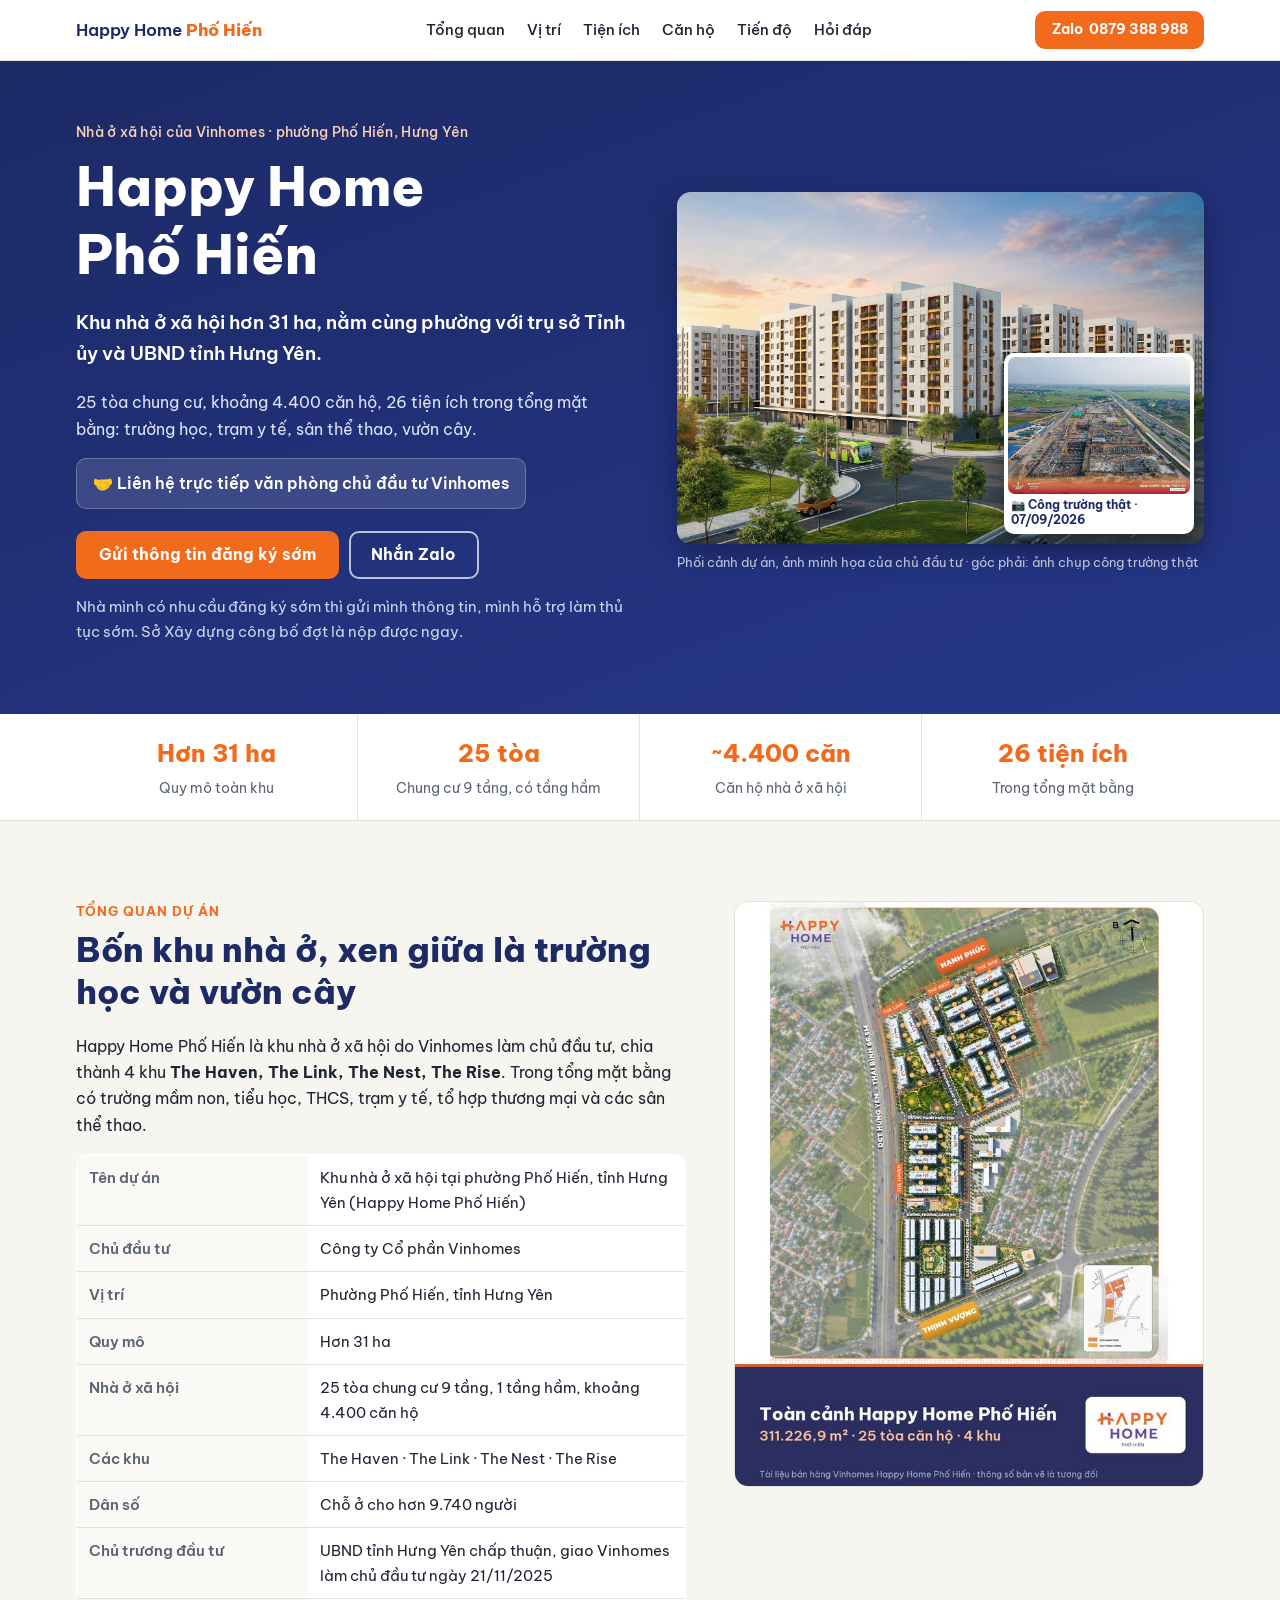
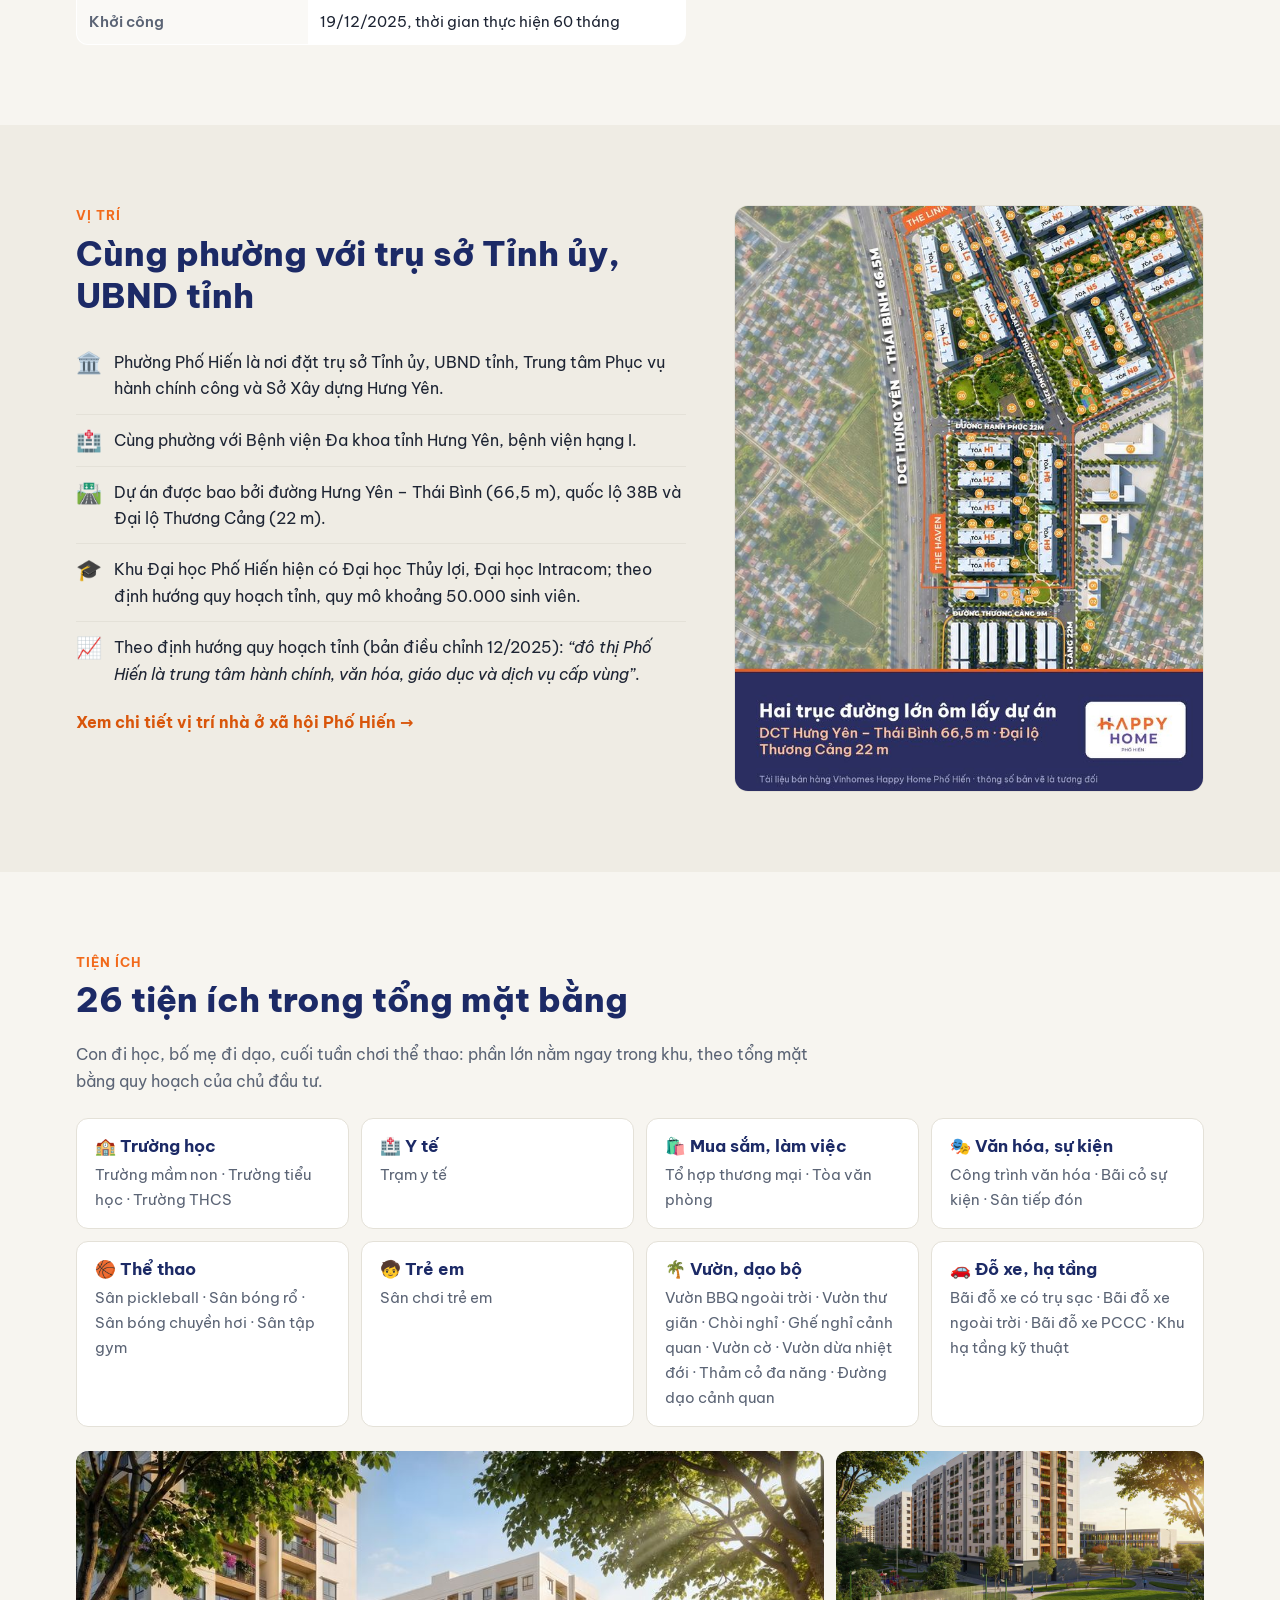
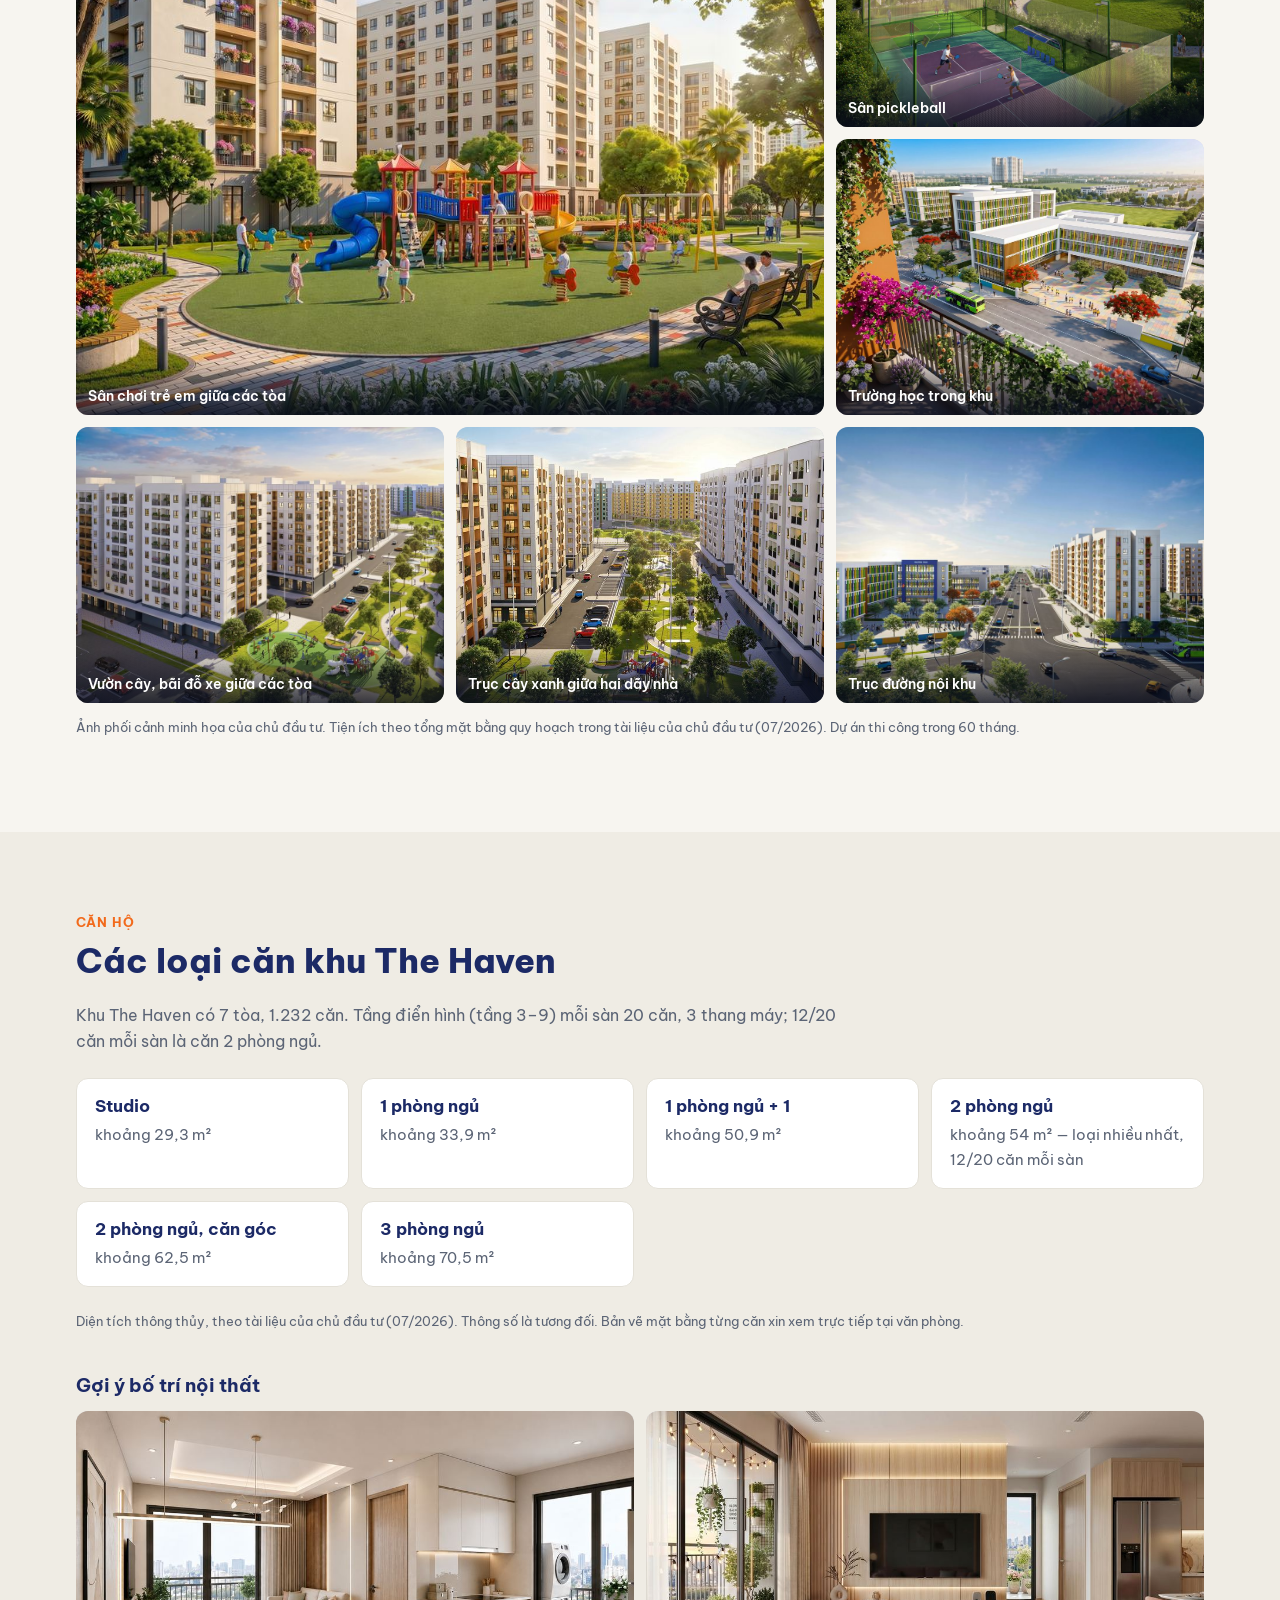
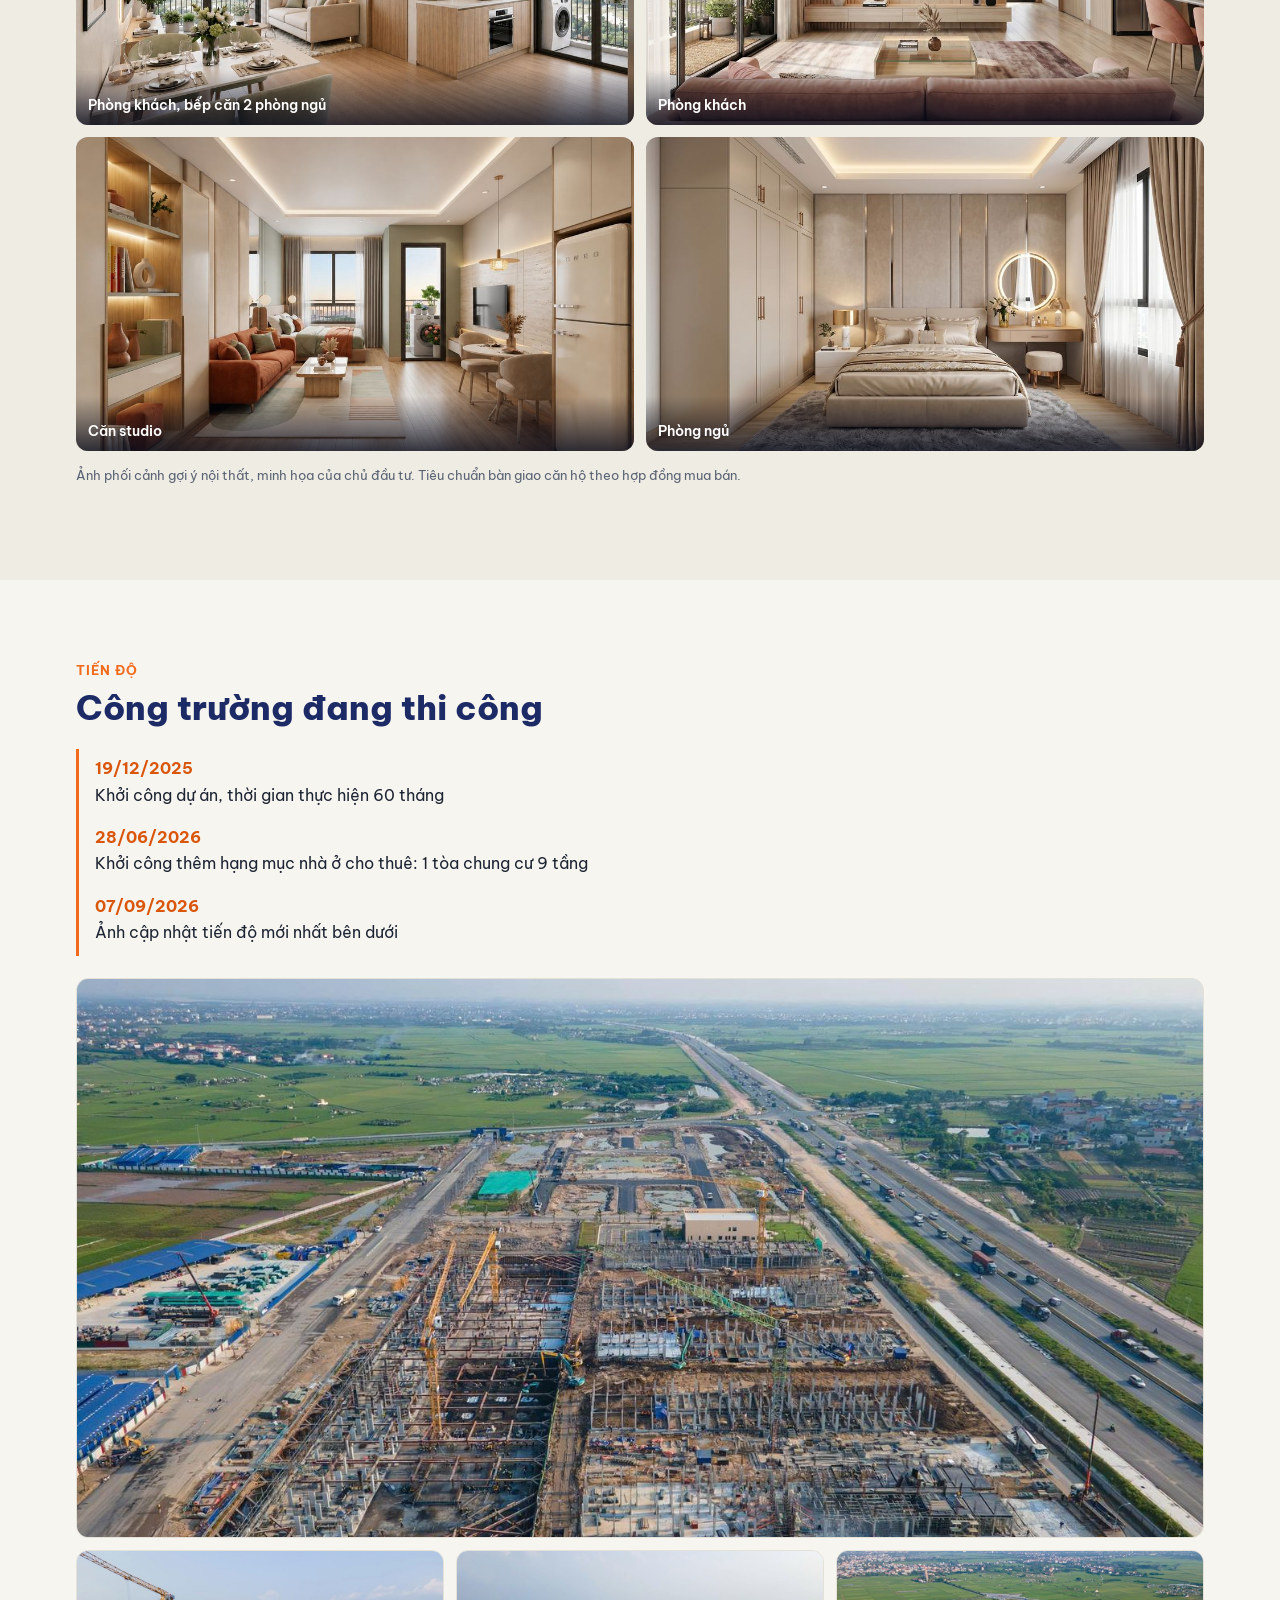
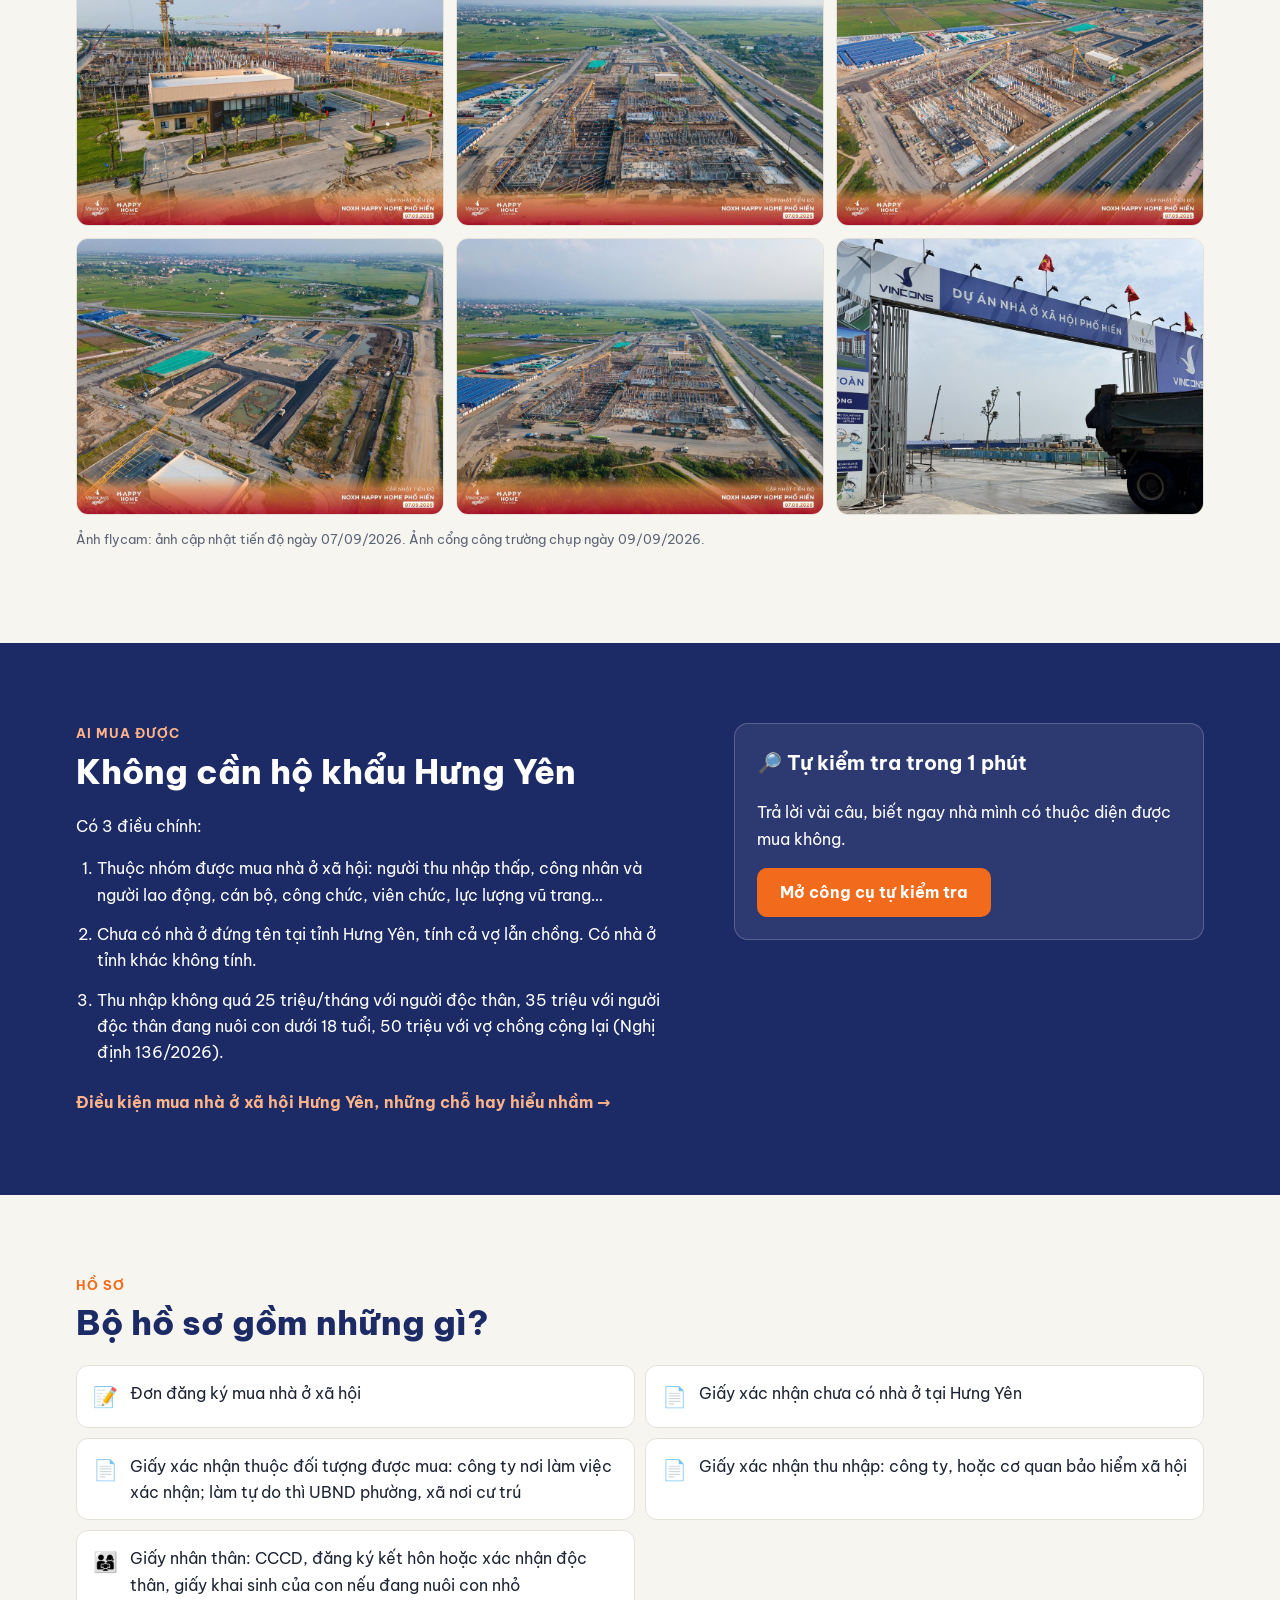
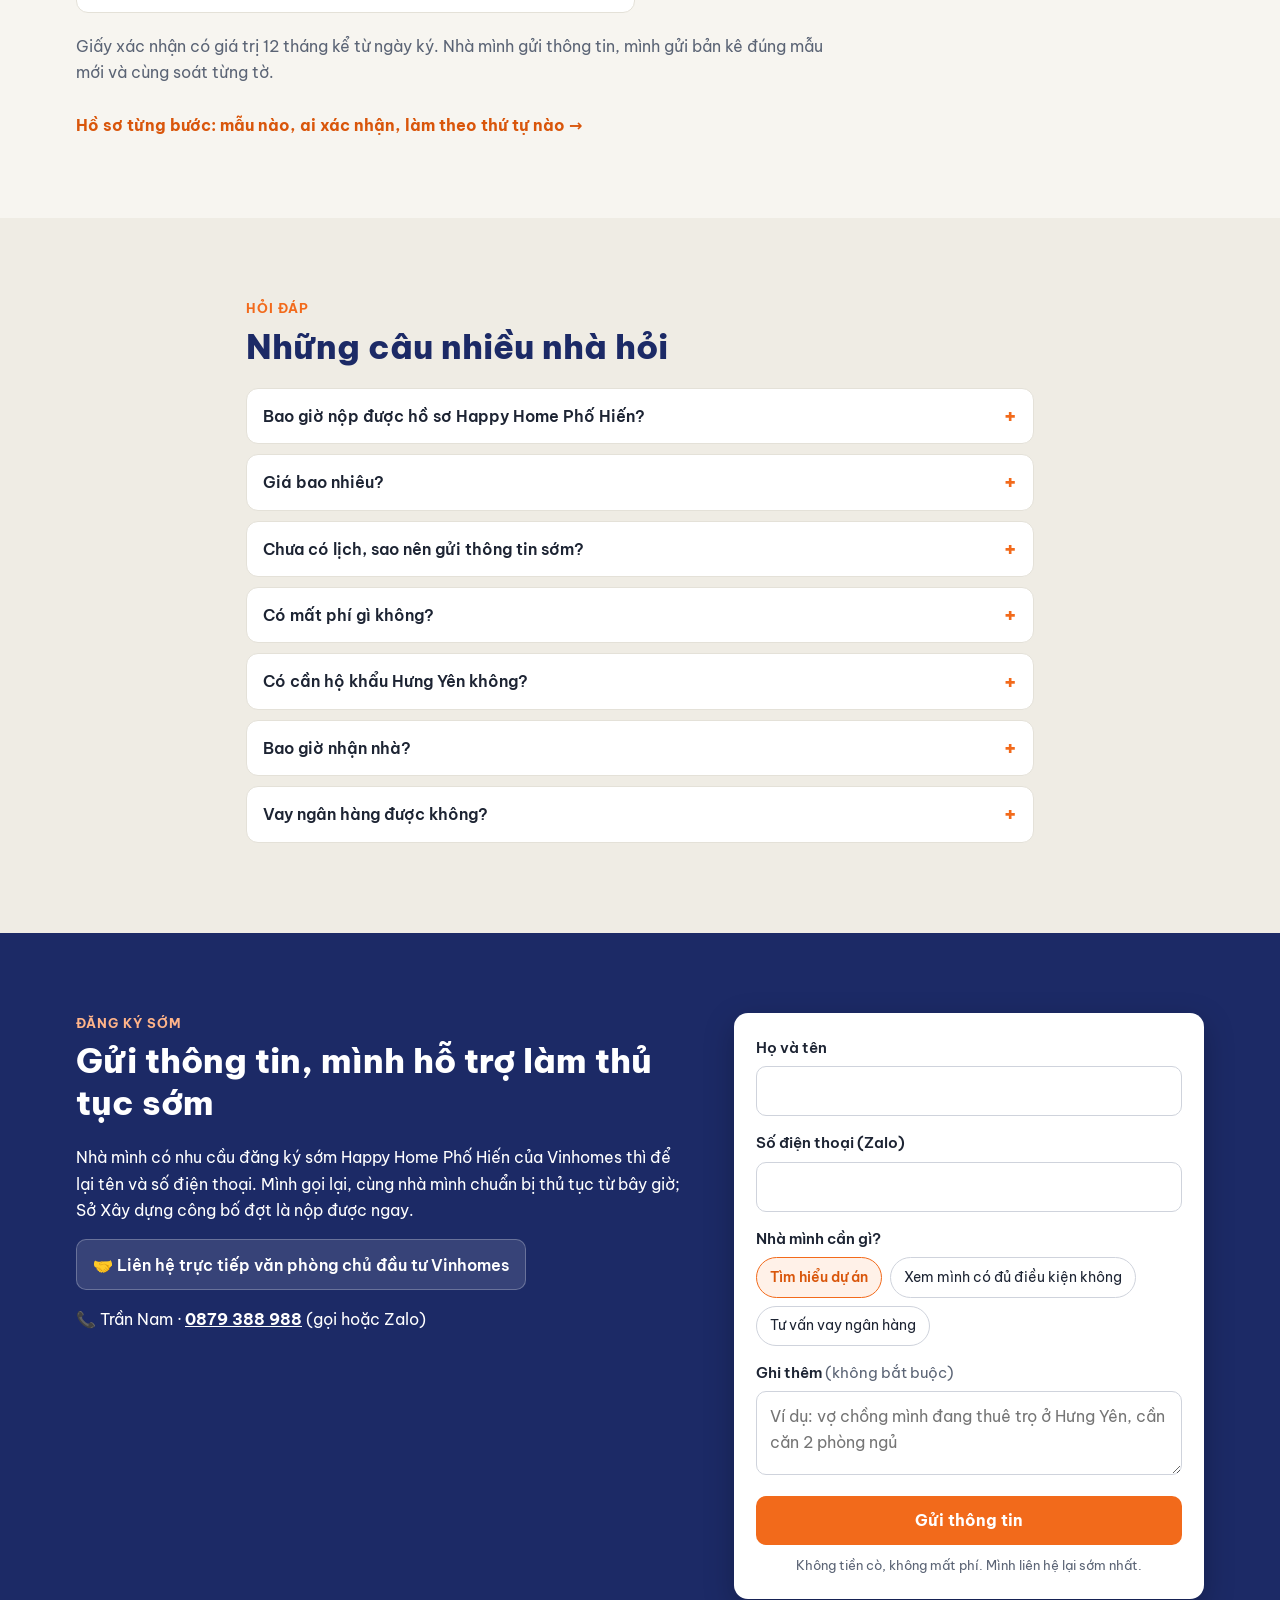
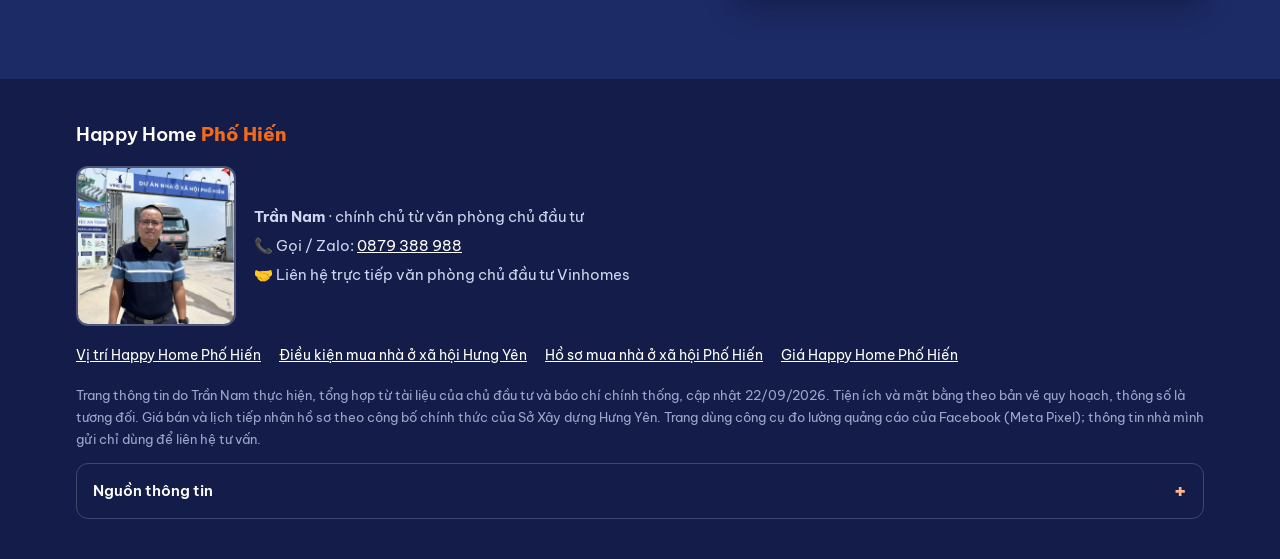
==== index.html @ 2f7114f6 "Gỡ phần layout + bóc mái theo lệnh sếp 30/09 Sếp chốt: mặt bằng tầng điển hình (layout) và mặt bằng " ====
<!DOCTYPE html>
<html lang="vi">
<head>
<meta charset="UTF-8">
<meta name="viewport" content="width=device-width, initial-scale=1, viewport-fit=cover">
<title>Happy Home Phố Hiến – Nhà ở xã hội Vinhomes tại Hưng Yên</title>
<meta name="description" content="Happy Home Phố Hiến của Vinhomes: khu nhà ở xã hội hơn 31 ha tại phường Phố Hiến, Hưng Yên, 25 tòa chung cư, khoảng 4.400 căn hộ, 26 tiện ích trong tổng mặt bằng. Gửi thông tin đăng ký sớm, không tiền cò, không mất phí.">
<link rel="canonical" href="https://phohienhappyhome.com/">
<meta property="og:type" content="website">
<meta property="og:url" content="https://phohienhappyhome.com/">
<meta property="og:title" content="Happy Home Phố Hiến – Nhà ở xã hội Vinhomes tại Hưng Yên">
<meta property="og:description" content="Khu nhà ở xã hội hơn 31 ha, 25 tòa chung cư, khoảng 4.400 căn hộ. Liên hệ trực tiếp văn phòng chủ đầu tư Vinhomes: không tiền cò, không mất phí.">
<meta property="og:image" content="https://phohienhappyhome.com/img/chia-se.jpg">
<meta property="og:locale" content="vi_VN">
<meta name="theme-color" content="#1c2a66">
<link rel="icon" href="data:image/svg+xml,%3Csvg xmlns='http://www.w3.org/2000/svg' viewBox='0 0 32 32'%3E%3Crect width='32' height='32' rx='7' fill='%231c2a66'/%3E%3Cpath d='M16 6 5 15h3v10h6v-6h4v6h6V15h3z' fill='%23f26a1b'/%3E%3C/svg%3E">
<link rel="preconnect" href="https://fonts.googleapis.com">
<link rel="preconnect" href="https://fonts.gstatic.com" crossorigin>
<link href="https://fonts.googleapis.com/css2?family=Be+Vietnam+Pro:wght@400;500;600;700;800&display=swap" rel="stylesheet">
<link rel="stylesheet" href="style.css">
<script type="application/ld+json">{"@context": "https://schema.org", "@type": "WebSite", "@id": "https://phohienhappyhome.com/#web", "url": "https://phohienhappyhome.com/", "name": "Happy Home Phố Hiến", "alternateName": ["phohienhappyhome.com", "Nhà ở xã hội Phố Hiến Vinhomes"], "inLanguage": "vi-VN"}</script>
<script type="application/ld+json">{"@context": "https://schema.org", "@type": "ApartmentComplex", "@id": "https://phohienhappyhome.com/#du-an", "name": "Happy Home Phố Hiến", "alternateName": "Khu nhà ở xã hội tại phường Phố Hiến, tỉnh Hưng Yên", "description": "Khu nhà ở xã hội của Vinhomes hơn 31 ha tại phường Phố Hiến, tỉnh Hưng Yên: 25 tòa chung cư 9 tầng, khoảng 4.400 căn hộ, 26 tiện ích trong tổng mặt bằng.", "url": "https://phohienhappyhome.com/", "image": "https://phohienhappyhome.com/img/pc-toa-nha.jpg", "address": {"@type": "PostalAddress", "addressLocality": "Phường Phố Hiến", "addressRegion": "Hưng Yên", "addressCountry": "VN"}}</script>
<script type="application/ld+json">{"@context": "https://schema.org", "@type": "FAQPage", "mainEntity": [{"@type": "Question", "name": "Bao giờ nộp được hồ sơ Happy Home Phố Hiến?", "acceptedAnswer": {"@type": "Answer", "text": "Lịch tiếp nhận hồ sơ do Sở Xây dựng Hưng Yên công bố, hiện chưa có. Nên bây giờ là lúc chuẩn bị: nhà mình gửi thông tin đăng ký sớm, mình hỗ trợ làm thủ tục trước, Sở công bố đợt là nộp được ngay, không phải lúc đó mới đi xin giấy. Có thông báo là mình báo nhà mình trong ngày."}}, {"@type": "Question", "name": "Giá bao nhiêu?", "acceptedAnswer": {"@type": "Answer", "text": "Giá Happy Home Phố Hiến của Vinhomes chưa công bố, mình không đưa con số đoán. Giá đang lan trên mạng về “nhà ở xã hội Phố Hiến” có thể là của dự án khác cùng khu vực, nhà mình cứ lấy theo công bố chính thức. Gửi thông tin trước, có giá tạm tính là mình gọi báo ngay. Xem thêm: giá nhà ở xã hội được tính và kiểm soát thế nào."}}, {"@type": "Question", "name": "Chưa có lịch, sao nên gửi thông tin sớm?", "acceptedAnswer": {"@type": "Answer", "text": "Vì phần mất thời gian nhất là đi xin giấy xác nhận, mà phần đó làm được ngay, không cần chờ. Hồ sơ hợp lệ nộp khi căn còn thì được xét mua theo quy định, chỉ bốc thăm khi hồ sơ hợp lệ nhiều hơn số căn. Nhà nào có bộ giấy sẵn thì Sở công bố là nộp được sớm, không bao giờ thiệt. Gửi thông tin bây giờ chưa phải đóng khoản nào cả."}}, {"@type": "Question", "name": "Có mất phí gì không?", "acceptedAnswer": {"@type": "Answer", "text": "Không. Nhà mình liên hệ trực tiếp văn phòng chủ đầu tư Vinhomes: không tiền cò, không mất phí. Mình hỗ trợ thủ tục không thu phí, không giữ giấy gốc của ai. Mua nhà ở xã hội không có khoản tiền nào để được ưu tiên, ai thu tiền kiểu đó nhà mình tránh xa."}}, {"@type": "Question", "name": "Có cần hộ khẩu Hưng Yên không?", "acceptedAnswer": {"@type": "Answer", "text": "Không cần. Điều được xét là nhà mình chưa có nhà ở đứng tên tại tỉnh Hưng Yên (tính cả vợ lẫn chồng), đúng nhóm được mua và thu nhập không vượt mức. Lưu ý: tỉnh Thái Bình cũ nay đã nhập vào tỉnh Hưng Yên, nên nhà đứng tên ở Thái Bình cũ cũng tính là nhà tại Hưng Yên."}}, {"@type": "Question", "name": "Bao giờ nhận nhà?", "acceptedAnswer": {"@type": "Answer", "text": "Dự án khởi công 19/12/2025, thời gian thực hiện 60 tháng, công trường đang thi công. Mốc bàn giao từng tòa chủ đầu tư sẽ công bố theo tiến độ, có là mình báo nhà mình. Còn phần hồ sơ thì nhà nào chuẩn bị sớm, nhà đó chủ động."}}, {"@type": "Question", "name": "Vay ngân hàng được không?", "acceptedAnswer": {"@type": "Answer", "text": "Được. Khi đã ký hợp đồng mua, nhà mình vay được Ngân hàng Chính sách xã hội tối đa 80% giá trị hợp đồng, thời hạn tối đa 25 năm. Phần vay là bước sau, bây giờ mình lo trước bộ hồ sơ mua cho chắc."}}]}</script>
</head>
<body>

<header class="dau">
  <div class="khung dau-trong">
    <a href="#" class="ten-trang">Happy Home <b>Phố Hiến</b></a>
    <nav class="menu" aria-label="Mục lục">
      <a href="#tong-quan">Tổng quan</a>
      <a href="#vi-tri">Vị trí</a>
      <a href="#tien-ich">Tiện ích</a>
      <a href="#can-ho">Căn hộ</a>
      <a href="#tien-do">Tiến độ</a>
      <a href="#hoi-dap">Hỏi đáp</a>
    </nav>
    <a class="nut nut-zalo nho" href="https://zalo.me/0879388988" target="_blank" rel="noopener">Zalo<span class="so-dt"> 0879 388 988</span></a>
  </div>
</header>

<main>

<!-- ── MỞ ───────────────────────────────────────── -->
<section class="mo">
  <div class="khung mo-trong">
    <div class="mo-chu">
      <p class="nhan">Nhà ở xã hội của Vinhomes · phường Phố Hiến, Hưng Yên</p>
      <h1>Happy Home <span class="dong">Phố Hiến</span></h1>
      <p class="mo-moc">Khu nhà ở xã hội hơn 31 ha, nằm cùng phường với trụ sở Tỉnh ủy và UBND tỉnh Hưng Yên.</p>
      <p class="mo-phu">25 tòa chung cư, khoảng 4.400 căn hộ, 26 tiện ích trong tổng mặt bằng: trường học, trạm y tế, sân thể thao, vườn cây.</p>
      <p class="uy-tin">🤝 Liên hệ trực tiếp văn phòng chủ đầu tư Vinhomes</p>
      <div class="mo-nut">
        <a class="nut nut-cam" href="#dang-ky">Gửi thông tin đăng ký sớm</a>
        <a class="nut nut-vien" href="https://zalo.me/0879388988" target="_blank" rel="noopener">Nhắn Zalo</a>
      </div>
      <p class="mo-nho">Nhà mình có nhu cầu đăng ký sớm thì gửi mình thông tin, mình hỗ trợ làm thủ tục sớm. Sở Xây dựng công bố đợt là nộp được ngay.</p>
    </div>
    <figure class="mo-anh">
      <div class="mo-khung-anh">
        <img src="img/pc-toa-nha.jpg" width="1600" height="1067" alt="Phối cảnh các tòa chung cư 9 tầng Happy Home Phố Hiến" fetchpriority="high">
        <a class="anh-that" href="#tien-do">
          <img src="img/tien-do-tren-cao.jpg" width="1400" height="1050" alt="Công trường Happy Home Phố Hiến nhìn từ trên cao, 07/09/2026">
          <span>📷 Công trường thật · 07/09/2026</span>
        </a>
      </div>
      <figcaption>Phối cảnh dự án, ảnh minh họa của chủ đầu tư · góc phải: ảnh chụp công trường thật</figcaption>
    </figure>
  </div>
</section>

<!-- ── SỐ NHANH ─────────────────────────────────── -->
<section class="so-nhanh" aria-label="Số liệu chính">
  <div class="khung luoi-so">
    <div class="o-so"><b>Hơn 31 ha</b><span>Quy mô toàn khu</span></div>
    <div class="o-so"><b>25 tòa</b><span>Chung cư 9 tầng, có tầng hầm</span></div>
    <div class="o-so"><b>~4.400 căn</b><span>Căn hộ nhà ở xã hội</span></div>
    <div class="o-so"><b>26 tiện ích</b><span>Trong tổng mặt bằng</span></div>
  </div>
</section>

<!-- ── TỔNG QUAN ────────────────────────────────── -->
<section id="tong-quan" class="khuc">
  <div class="khung hai-cot">
    <div>
      <p class="nhan-khuc">Tổng quan dự án</p>
      <h2>Bốn khu nhà ở, xen giữa là trường học và vườn cây</h2>
      <p>Happy Home Phố Hiến là khu nhà ở xã hội do Vinhomes làm chủ đầu tư, chia thành 4 khu <b>The Haven, The Link, The Nest, The Rise</b>. Trong tổng mặt bằng có trường mầm non, tiểu học, THCS, trạm y tế, tổ hợp thương mại và các sân thể thao.</p>
      <table class="bang">
        <tr><th>Tên dự án</th><td>Khu nhà ở xã hội tại phường Phố Hiến, tỉnh Hưng Yên (Happy Home Phố Hiến)</td></tr>
        <tr><th>Chủ đầu tư</th><td>Công ty Cổ phần Vinhomes</td></tr>
        <tr><th>Vị trí</th><td>Phường Phố Hiến, tỉnh Hưng Yên</td></tr>
        <tr><th>Quy mô</th><td>Hơn 31 ha</td></tr>
        <tr><th>Nhà ở xã hội</th><td>25 tòa chung cư 9 tầng, 1 tầng hầm, khoảng 4.400 căn hộ</td></tr>
        <tr><th>Các khu</th><td>The Haven · The Link · The Nest · The Rise</td></tr>
        <tr><th>Dân số</th><td>Chỗ ở cho hơn 9.740 người</td></tr>
        <tr><th>Chủ trương đầu tư</th><td>UBND tỉnh Hưng Yên chấp thuận, giao Vinhomes làm chủ đầu tư ngày 21/11/2025</td></tr>
        <tr><th>Khởi công</th><td>19/12/2025, thời gian thực hiện 60 tháng</td></tr>
      </table>
    </div>
    <figure class="anh-don">
      <a href="img/01-toan-canh.jpg" class="mo-lon"><img src="img/01-toan-canh.jpg" width="720" height="900" loading="lazy" alt="Toàn cảnh tổng mặt bằng Happy Home Phố Hiến"></a>
    </figure>
  </div>
</section>

<!-- ── VỊ TRÍ ───────────────────────────────────── -->
<section id="vi-tri" class="khuc nen-nhat">
  <div class="khung hai-cot dao">
    <div>
      <p class="nhan-khuc">Vị trí</p>
      <h2>Cùng phường với trụ sở Tỉnh ủy, UBND tỉnh</h2>
      <ul class="ds-icon">
        <li><span>🏛️</span>Phường Phố Hiến là nơi đặt trụ sở Tỉnh ủy, UBND tỉnh, Trung tâm Phục vụ hành chính công và Sở Xây dựng Hưng Yên.</li>
        <li><span>🏥</span>Cùng phường với Bệnh viện Đa khoa tỉnh Hưng Yên, bệnh viện hạng I.</li>
        <li><span>🛣️</span>Dự án được bao bởi đường Hưng Yên – Thái Bình (66,5 m), quốc lộ 38B và Đại lộ Thương Cảng (22 m).</li>
        <li><span>🎓</span>Khu Đại học Phố Hiến hiện có Đại học Thủy lợi, Đại học Intracom; theo định hướng quy hoạch tỉnh, quy mô khoảng 50.000 sinh viên.</li>
        <li><span>📈</span><div>Theo định hướng quy hoạch tỉnh (bản điều chỉnh 12/2025): <i>“đô thị Phố Hiến là trung tâm hành chính, văn hóa, giáo dục và dịch vụ cấp vùng”</i>.</div></li>
      </ul>
      <a class="xem-them" href="/vi-tri/">Xem chi tiết vị trí nhà ở xã hội Phố Hiến →</a>
    </div>
    <figure class="anh-don">
      <a href="img/04-hai-truc-duong.jpg" class="mo-lon"><img src="img/04-hai-truc-duong.jpg" width="720" height="900" loading="lazy" alt="Hai trục đường lớn bao quanh dự án Happy Home Phố Hiến"></a>
    </figure>
  </div>
</section>

<!-- ── TIỆN ÍCH ─────────────────────────────────── -->
<section id="tien-ich" class="khuc">
  <div class="khung">
    <p class="nhan-khuc">Tiện ích</p>
    <h2>26 tiện ích trong tổng mặt bằng</h2>
    <p class="dan">Con đi học, bố mẹ đi dạo, cuối tuần chơi thể thao: phần lớn nằm ngay trong khu, theo tổng mặt bằng quy hoạch của chủ đầu tư.</p>
    <div class="luoi-tien-ich">
      <div class="the"><h3>🏫 Trường học</h3><p>Trường mầm non · Trường tiểu học · Trường THCS</p></div>
      <div class="the"><h3>🏥 Y tế</h3><p>Trạm y tế</p></div>
      <div class="the"><h3>🛍️ Mua sắm, làm việc</h3><p>Tổ hợp thương mại · Tòa văn phòng</p></div>
      <div class="the"><h3>🎭 Văn hóa, sự kiện</h3><p>Công trình văn hóa · Bãi cỏ sự kiện · Sân tiếp đón</p></div>
      <div class="the"><h3>🏀 Thể thao</h3><p>Sân pickleball · Sân bóng rổ · Sân bóng chuyền hơi · Sân tập gym</p></div>
      <div class="the"><h3>🧒 Trẻ em</h3><p>Sân chơi trẻ em</p></div>
      <div class="the"><h3>🌴 Vườn, dạo bộ</h3><p>Vườn BBQ ngoài trời · Vườn thư giãn · Chòi nghỉ · Ghế nghỉ cảnh quan · Vườn cờ · Vườn dừa nhiệt đới · Thảm cỏ đa năng · Đường dạo cảnh quan</p></div>
      <div class="the"><h3>🚗 Đỗ xe, hạ tầng</h3><p>Bãi đỗ xe có trụ sạc · Bãi đỗ xe ngoài trời · Bãi đỗ xe PCCC · Khu hạ tầng kỹ thuật</p></div>
    </div>
    <div class="khung-anh">
      <a href="img/pc-san-choi-lon.jpg" class="mo-lon lon"><img src="img/pc-san-choi.jpg" width="960" height="717" loading="lazy" alt="Phối cảnh sân chơi trẻ em giữa các tòa nhà"><span>Sân chơi trẻ em giữa các tòa</span></a>
      <a href="img/pc-pickleball-lon.jpg" class="mo-lon"><img src="img/pc-pickleball.jpg" width="960" height="720" loading="lazy" alt="Phối cảnh sân pickleball trong khu"><span>Sân pickleball</span></a>
      <a href="img/pc-truong-hoc-lon.jpg" class="mo-lon"><img src="img/pc-truong-hoc.jpg" width="960" height="717" loading="lazy" alt="Phối cảnh trường học trong khu nhìn từ ban công căn hộ"><span>Trường học trong khu</span></a>
      <a href="img/pc-vuon-giua-toa-lon.jpg" class="mo-lon"><img src="img/pc-vuon-giua-toa.jpg" width="960" height="640" loading="lazy" alt="Phối cảnh vườn cây, sân chơi và bãi đỗ xe giữa các tòa"><span>Vườn cây, bãi đỗ xe giữa các tòa</span></a>
      <a href="img/pc-truc-xanh-lon.jpg" class="mo-lon"><img src="img/pc-truc-xanh.jpg" width="720" height="960" loading="lazy" alt="Phối cảnh trục cây xanh và sân thể thao giữa hai dãy nhà"><span>Trục cây xanh giữa hai dãy nhà</span></a>
      <a href="img/pc-truc-duong-lon.jpg" class="mo-lon"><img src="img/pc-truc-duong.jpg" width="960" height="640" loading="lazy" alt="Phối cảnh trục đường nội khu, trường học cạnh các tòa nhà"><span>Trục đường nội khu</span></a>
    </div>
    <p class="chu-thich">Ảnh phối cảnh minh họa của chủ đầu tư. Tiện ích theo tổng mặt bằng quy hoạch trong tài liệu của chủ đầu tư (07/2026). Dự án thi công trong 60 tháng.</p>
  </div>
</section>

<!-- ── CĂN HỘ ───────────────────────────────────── -->
<section id="can-ho" class="khuc nen-nhat">
  <div class="khung">
    <p class="nhan-khuc">Căn hộ</p>
    <h2>Các loại căn khu The Haven</h2>
    <p class="dan">Khu The Haven có 7 tòa, 1.232 căn. Tầng điển hình (tầng 3–9) mỗi sàn 20 căn, 3 thang máy; 12/20 căn mỗi sàn là căn 2 phòng ngủ.</p>
    <div class="luoi-tien-ich">
      <div class="the"><h3>Studio</h3><p>khoảng 29,3 m²</p></div>
      <div class="the"><h3>1 phòng ngủ</h3><p>khoảng 33,9 m²</p></div>
      <div class="the"><h3>1 phòng ngủ + 1</h3><p>khoảng 50,9 m²</p></div>
      <div class="the"><h3>2 phòng ngủ</h3><p>khoảng 54 m² — loại nhiều nhất, 12/20 căn mỗi sàn</p></div>
      <div class="the"><h3>2 phòng ngủ, căn góc</h3><p>khoảng 62,5 m²</p></div>
      <div class="the"><h3>3 phòng ngủ</h3><p>khoảng 70,5 m²</p></div>
    </div>
    <p class="chu-thich">Diện tích thông thủy, theo tài liệu của chủ đầu tư (07/2026). Thông số là tương đối. Bản vẽ mặt bằng từng căn xin xem trực tiếp tại văn phòng.</p>

    <h3 class="tieu-de-phu">Gợi ý bố trí nội thất</h3>
    <div class="luoi-noi-that">
      <a href="img/nt-phong-khach-2pn-lon.jpg" class="mo-lon"><img src="img/nt-phong-khach-2pn.jpg" width="960" height="540" loading="lazy" alt="Phối cảnh gợi ý nội thất phòng khách và bếp căn 2 phòng ngủ"><span>Phòng khách, bếp căn 2 phòng ngủ</span></a>
      <a href="img/nt-phong-khach-lon.jpg" class="mo-lon"><img src="img/nt-phong-khach.jpg" width="960" height="534" loading="lazy" alt="Phối cảnh gợi ý nội thất phòng khách"><span>Phòng khách</span></a>
      <a href="img/nt-studio-lon.jpg" class="mo-lon"><img src="img/nt-studio.jpg" width="960" height="540" loading="lazy" alt="Phối cảnh gợi ý nội thất căn studio"><span>Căn studio</span></a>
      <a href="img/nt-phong-ngu-lon.jpg" class="mo-lon"><img src="img/nt-phong-ngu.jpg" width="960" height="540" loading="lazy" alt="Phối cảnh gợi ý nội thất phòng ngủ"><span>Phòng ngủ</span></a>
    </div>
    <p class="chu-thich">Ảnh phối cảnh gợi ý nội thất, minh họa của chủ đầu tư. Tiêu chuẩn bàn giao căn hộ theo hợp đồng mua bán.</p>
  </div>
</section>

<!-- ── TIẾN ĐỘ ──────────────────────────────────── -->
<section id="tien-do" class="khuc">
  <div class="khung">
    <p class="nhan-khuc">Tiến độ</p>
    <h2>Công trường đang thi công</h2>
    <ul class="moc">
      <li><b>19/12/2025</b>Khởi công dự án, thời gian thực hiện 60 tháng</li>
      <li><b>28/06/2026</b>Khởi công thêm hạng mục nhà ở cho thuê: 1 tòa chung cư 9 tầng</li>
      <li><b>07/09/2026</b>Ảnh cập nhật tiến độ mới nhất bên dưới</li>
    </ul>
    <a href="img/tien-do-tren-cao.jpg" class="mo-lon anh-rong"><img src="img/tien-do-tren-cao.jpg" width="1400" height="1050" loading="lazy" alt="Công trường Happy Home Phố Hiến nhìn từ trên cao, cạnh trục đường Hưng Yên – Thái Bình, 07/09/2026"></a>
    <div class="luoi-anh ngang">
      <a href="img/tien-do-1.jpg" class="mo-lon"><img src="img/tien-do-1.jpg" width="1000" height="750" loading="lazy" alt="Ảnh cập nhật tiến độ Happy Home Phố Hiến 07/09/2026"></a>
      <a href="img/tien-do-2.jpg" class="mo-lon"><img src="img/tien-do-2.jpg" width="1000" height="750" loading="lazy" alt="Công trường Happy Home Phố Hiến, 07/09/2026"></a>
      <a href="img/tien-do-3.jpg" class="mo-lon"><img src="img/tien-do-3.jpg" width="1000" height="750" loading="lazy" alt="Phần móng và cột các tòa nhà, 07/09/2026"></a>
      <a href="img/tien-do-4.jpg" class="mo-lon"><img src="img/tien-do-4.jpg" width="1000" height="750" loading="lazy" alt="Đường nội khu đang làm, 07/09/2026"></a>
      <a href="img/tien-do-5.jpg" class="mo-lon"><img src="img/tien-do-5.jpg" width="1000" height="750" loading="lazy" alt="Xe vận chuyển trên công trường, 07/09/2026"></a>
      <a href="img/cong-du-an-09-09-ngang.jpg" class="mo-lon"><img src="img/cong-du-an-09-09-ngang.jpg" width="1000" height="750" loading="lazy" alt="Cổng công trường dự án nhà ở xã hội Phố Hiến, 09/09/2026"></a>
    </div>
    <p class="chu-thich">Ảnh flycam: ảnh cập nhật tiến độ ngày 07/09/2026. Ảnh cổng công trường chụp ngày 09/09/2026.</p>
  </div>
</section>

<!-- ── AI ĐƯỢC MUA ──────────────────────────────── -->
<section id="ai-duoc-mua" class="khuc nen-xanh">
  <div class="khung hai-cot">
    <div>
      <p class="nhan-khuc sang">Ai mua được</p>
      <h2>Không cần hộ khẩu Hưng Yên</h2>
      <p>Có 3 điều chính:</p>
      <ol class="ds-so">
        <li>Thuộc nhóm được mua nhà ở xã hội: người thu nhập thấp, công nhân và người lao động, cán bộ, công chức, viên chức, lực lượng vũ trang…</li>
        <li>Chưa có nhà ở đứng tên tại tỉnh Hưng Yên, tính cả vợ lẫn chồng. Có nhà ở tỉnh khác không tính.</li>
        <li>Thu nhập không quá 25 triệu/tháng với người độc thân, 35 triệu với người độc thân đang nuôi con dưới 18 tuổi, 50 triệu với vợ chồng cộng lại (Nghị định 136/2026).</li>
      </ol>
      <a class="xem-them" href="/dieu-kien-mua/">Điều kiện mua nhà ở xã hội Hưng Yên, những chỗ hay hiểu nhầm →</a>
    </div>
    <div class="the-tu-kiem">
      <p class="to">🔎 Tự kiểm tra trong 1 phút</p>
      <p>Trả lời vài câu, biết ngay nhà mình có thuộc diện được mua không.</p>
      <a class="nut nut-cam" href="https://ongchunoxh.com/pho-hien/?nv=nam&amp;n=web-phohienhappyhome" target="_blank" rel="noopener">Mở công cụ tự kiểm tra</a>
    </div>
  </div>
</section>

<!-- ── HỒ SƠ ────────────────────────────────────── -->
<section id="ho-so" class="khuc">
  <div class="khung">
    <p class="nhan-khuc">Hồ sơ</p>
    <h2>Bộ hồ sơ gồm những gì?</h2>
    <ul class="luoi-ho-so">
      <li><span>📝</span>Đơn đăng ký mua nhà ở xã hội</li>
      <li><span>📄</span>Giấy xác nhận chưa có nhà ở tại Hưng Yên</li>
      <li><span>📄</span>Giấy xác nhận thuộc đối tượng được mua: công ty nơi làm việc xác nhận; làm tự do thì UBND phường, xã nơi cư trú</li>
      <li><span>📄</span>Giấy xác nhận thu nhập: công ty, hoặc cơ quan bảo hiểm xã hội</li>
      <li><span>👨‍👩‍👧</span>Giấy nhân thân: CCCD, đăng ký kết hôn hoặc xác nhận độc thân, giấy khai sinh của con nếu đang nuôi con nhỏ</li>
    </ul>
    <p class="dan">Giấy xác nhận có giá trị 12 tháng kể từ ngày ký. Nhà mình gửi thông tin, mình gửi bản kê đúng mẫu mới và cùng soát từng tờ.</p>
    <a class="xem-them" href="/ho-so/">Hồ sơ từng bước: mẫu nào, ai xác nhận, làm theo thứ tự nào →</a>
  </div>
</section>

<!-- ── HỎI ĐÁP ──────────────────────────────────── -->
<section id="hoi-dap" class="khuc nen-nhat">
  <div class="khung hep">
    <p class="nhan-khuc">Hỏi đáp</p>
    <h2>Những câu nhiều nhà hỏi</h2>
    <details>
      <summary>Bao giờ nộp được hồ sơ Happy Home Phố Hiến?</summary>
      <p>Lịch tiếp nhận hồ sơ do Sở Xây dựng Hưng Yên công bố, hiện chưa có. Nên bây giờ là lúc chuẩn bị: nhà mình gửi thông tin đăng ký sớm, mình hỗ trợ làm thủ tục trước, Sở công bố đợt là nộp được ngay, không phải lúc đó mới đi xin giấy. Có thông báo là mình báo nhà mình trong ngày.</p>
    </details>
    <details>
      <summary>Giá bao nhiêu?</summary>
      <p>Giá Happy Home Phố Hiến của Vinhomes chưa công bố, mình không đưa con số đoán. Giá đang lan trên mạng về “nhà ở xã hội Phố Hiến” có thể là của dự án khác cùng khu vực, nhà mình cứ lấy theo công bố chính thức. Gửi thông tin trước, có giá tạm tính là mình gọi báo ngay. Xem thêm: <a href="/gia/">giá nhà ở xã hội được tính và kiểm soát thế nào</a>.</p>
    </details>
    <details>
      <summary>Chưa có lịch, sao nên gửi thông tin sớm?</summary>
      <p>Vì phần mất thời gian nhất là đi xin giấy xác nhận, mà phần đó làm được ngay, không cần chờ. Hồ sơ hợp lệ nộp khi căn còn thì được xét mua theo quy định, chỉ bốc thăm khi hồ sơ hợp lệ nhiều hơn số căn. Nhà nào có bộ giấy sẵn thì Sở công bố là nộp được sớm, không bao giờ thiệt. Gửi thông tin bây giờ chưa phải đóng khoản nào cả.</p>
    </details>
    <details>
      <summary>Có mất phí gì không?</summary>
      <p>Không. Nhà mình liên hệ trực tiếp văn phòng chủ đầu tư Vinhomes: không tiền cò, không mất phí. Mình hỗ trợ thủ tục không thu phí, không giữ giấy gốc của ai. Mua nhà ở xã hội không có khoản tiền nào để được ưu tiên, ai thu tiền kiểu đó nhà mình tránh xa.</p>
    </details>
    <details>
      <summary>Có cần hộ khẩu Hưng Yên không?</summary>
      <p>Không cần. Điều được xét là nhà mình chưa có nhà ở đứng tên tại tỉnh Hưng Yên (tính cả vợ lẫn chồng), đúng nhóm được mua và thu nhập không vượt mức. Lưu ý: tỉnh Thái Bình cũ nay đã nhập vào tỉnh Hưng Yên, nên nhà đứng tên ở Thái Bình cũ cũng tính là nhà tại Hưng Yên.</p>
    </details>
    <details>
      <summary>Bao giờ nhận nhà?</summary>
      <p>Dự án khởi công 19/12/2025, thời gian thực hiện 60 tháng, công trường đang thi công. Mốc bàn giao từng tòa chủ đầu tư sẽ công bố theo tiến độ, có là mình báo nhà mình. Còn phần hồ sơ thì nhà nào chuẩn bị sớm, nhà đó chủ động.</p>
    </details>
    <details>
      <summary>Vay ngân hàng được không?</summary>
      <p>Được. Khi đã ký hợp đồng mua, nhà mình vay được Ngân hàng Chính sách xã hội tối đa 80% giá trị hợp đồng, thời hạn tối đa 25 năm. Phần vay là bước sau, bây giờ mình lo trước bộ hồ sơ mua cho chắc.</p>
    </details>
  </div>
</section>

<!-- ── ĐĂNG KÝ ──────────────────────────────────── -->
<section id="dang-ky" class="khuc nen-xanh">
  <div class="khung hai-cot">
    <div>
      <p class="nhan-khuc sang">Đăng ký sớm</p>
      <h2>Gửi thông tin, mình hỗ trợ làm thủ tục sớm</h2>
      <p>Nhà mình có nhu cầu đăng ký sớm Happy Home Phố Hiến của Vinhomes thì để lại tên và số điện thoại. Mình gọi lại, cùng nhà mình chuẩn bị thủ tục từ bây giờ; Sở Xây dựng công bố đợt là nộp được ngay.</p>
      <p class="uy-tin">🤝 Liên hệ trực tiếp văn phòng chủ đầu tư Vinhomes</p>
      <p class="lien-he">📞 Trần Nam · <a href="tel:0879388988">0879 388 988</a> (gọi hoặc Zalo)</p>
    </div>
    <form id="form-dk" class="the-form" novalidate>
      <label for="ten">Họ và tên</label>
      <input id="ten" name="ten" type="text" autocomplete="name" maxlength="60" required>
      <label for="sdt">Số điện thoại (Zalo)</label>
      <input id="sdt" name="sdt" type="tel" inputmode="tel" autocomplete="tel" maxlength="14" required>
      <p class="nhan-o">Nhà mình cần gì?</p>
      <div class="chon" role="group" aria-label="Nhu cầu">
        <button type="button" class="on" data-v="Tìm hiểu dự án">Tìm hiểu dự án</button>
        <button type="button" data-v="Xem mình có đủ điều kiện không">Xem mình có đủ điều kiện không</button>
        <button type="button" data-v="Tư vấn vay ngân hàng">Tư vấn vay ngân hàng</button>
      </div>
      <label for="ghi">Ghi thêm <span>(không bắt buộc)</span></label>
      <textarea id="ghi" name="ghi" maxlength="500" placeholder="Ví dụ: vợ chồng mình đang thuê trọ ở Hưng Yên, cần căn 2 phòng ngủ"></textarea>
      <input class="an" id="web" name="web" type="text" tabindex="-1" autocomplete="off" aria-hidden="true">
      <p class="loi" id="loi" role="alert"></p>
      <button type="submit" class="nut nut-cam rong" id="nut-gui">Gửi thông tin</button>
      <p class="nho-form">Không tiền cò, không mất phí. Mình liên hệ lại sớm nhất.</p>
    </form>
  </div>
</section>

</main>

<footer class="chan">
  <div class="khung">
    <p class="ten-trang">Happy Home <b>Phố Hiến</b></p>
    <div class="nguoi">
      <img src="img/tran-nam.jpg" alt="Trần Nam tại cổng dự án nhà ở xã hội Phố Hiến" width="640" height="640" loading="lazy">
      <div>
        <p><b>Trần Nam</b> · chính chủ từ văn phòng chủ đầu tư</p>
        <p>📞 Gọi / Zalo: <a href="tel:0879388988">0879 388 988</a></p>
        <p>🤝 Liên hệ trực tiếp văn phòng chủ đầu tư Vinhomes</p>
      </div>
    </div>
    <ul class="trang-con">
      <li><a href="/vi-tri/">Vị trí Happy Home Phố Hiến</a></li>
      <li><a href="/dieu-kien-mua/">Điều kiện mua nhà ở xã hội Hưng Yên</a></li>
      <li><a href="/ho-so/">Hồ sơ mua nhà ở xã hội Phố Hiến</a></li>
      <li><a href="/gia/">Giá Happy Home Phố Hiến</a></li>
    </ul>
    <p class="nho">Trang thông tin do Trần Nam thực hiện, tổng hợp từ tài liệu của chủ đầu tư và báo chí chính thống, cập nhật 22/09/2026. Tiện ích và mặt bằng theo bản vẽ quy hoạch, thông số là tương đối. Giá bán và lịch tiếp nhận hồ sơ theo công bố chính thức của Sở Xây dựng Hưng Yên. Trang dùng công cụ đo lường quảng cáo của Facebook (Meta Pixel); thông tin nhà mình gửi chỉ dùng để liên hệ tư vấn.</p>
    <details class="nguon">
      <summary>Nguồn thông tin</summary>
      <ul>
        <li>Tên dự án, quy hoạch phân khu: <a href="https://soxaydung.hungyen.gov.vn/cong-bo-thong-tin-du-an-khu-nha-o-xa-hoi-tai-phuong-pho-hien-de-nha-dau-tu-dang-ky-tham-gia-thuc-hie-c21754.html" target="_blank" rel="noopener">Sở Xây dựng Hưng Yên, QĐ 1040/QĐ-UBND ngày 18/9/2025</a></li>
        <li>Quy mô hơn 31 ha, 25 tòa 9 tầng, khoảng 4.400 căn, hơn 9.740 người, khởi công 19/12/2025, 60 tháng: <a href="https://vnexpress.net/vingroup-xay-25-toa-nha-o-xa-hoi-tai-hung-yen-4995906.html" target="_blank" rel="noopener">VnExpress 19/12/2025</a> · <a href="https://hungyen.gov.vn/khoi-cong-du-an-khu-nha-o-xa-hoi-tai-phuong-pho-hien-c284111.html" target="_blank" rel="noopener">Cổng TTĐT tỉnh Hưng Yên 19/12/2025</a></li>
        <li>Chủ đầu tư, giao đất: <a href="https://znews.vn/vinhomes-vua-duoc-giao-dat-lam-du-an-nha-o-xa-hoi-6000-ty-tai-hung-yen-post1660477.html" target="_blank" rel="noopener">Znews 19/06/2026</a> · <a href="https://vnexpress.net/hung-yen-giao-hon-23-ha-dat-cho-vinhomes-lam-nha-o-xa-hoi-5087892.html" target="_blank" rel="noopener">VnExpress 20/06/2026</a></li>
        <li>Hạng mục nhà ở cho thuê 28/06/2026: <a href="https://danviet.vn/vingroup-khoi-cong-cong-trinh-nha-o-cho-thue-du-an-nha-o-xa-hoi-phuong-pho-hien-tinh-hung-yen-d1438903.html" target="_blank" rel="noopener">Dân Việt 28/06/2026</a></li>
        <li>4 khu, 26 tiện ích, đường bao, mặt bằng khu The Haven: tài liệu bán hàng Vinhomes Happy Home Phố Hiến, bản 01/07/2026</li>
        <li>Ảnh phối cảnh dự án, phối cảnh 3D căn hộ, gợi ý nội thất: bộ ảnh minh họa của chủ đầu tư, 07/2026</li>
        <li>Định hướng đô thị Phố Hiến, Khu Đại học 50.000 sinh viên: <a href="https://mediacdn.vietnammoi.vn/1881912202208777/files/2025/12/25/3---20122025bc-tom-tat-dcqh-tinh-hung-yen-20251225123709476.pdf" target="_blank" rel="noopener">Báo cáo tóm tắt điều chỉnh quy hoạch tỉnh Hưng Yên, 12/2025</a> · <a href="https://baotintuc.vn/giao-duc/hung-yen-quyet-tam-xay-dung-thanh-cong-khu-dai-hoc-pho-hien-20251218194620729.htm" target="_blank" rel="noopener">Báo Tin tức 18/12/2025</a></li>
        <li>Bệnh viện Đa khoa tỉnh hạng I: <a href="https://benhandientu.moh.gov.vn/benh-vien/656/benh-vien-da-khoa-tinh-hung-yen" target="_blank" rel="noopener">Cổng bệnh án điện tử Bộ Y tế</a></li>
        <li>Mức thu nhập 25 / 35 / 50 triệu: Nghị định 136/2026/NĐ-CP (sửa Điều 30 Nghị định 100/2024/NĐ-CP)</li>
        <li>Vay tối đa 80%, tối đa 25 năm: quy định cho vay mua nhà ở xã hội của Ngân hàng Chính sách xã hội</li>
        <li>Ảnh flycam: ảnh cập nhật tiến độ 07/09/2026 · ảnh cổng công trường: chụp 09/09/2026</li>
      </ul>
    </details>
  </div>
</footer>

<nav class="thanh-day" aria-label="Liên hệ nhanh">
  <a href="tel:0879388988">📞 Gọi</a>
  <a href="https://zalo.me/0879388988" target="_blank" rel="noopener">💬 Zalo</a>
  <a href="#dang-ky" class="cam">📩 Đăng ký</a>
</nav>

<dialog id="xem-anh" aria-label="Xem ảnh lớn"><img alt=""><button type="button" aria-label="Đóng">✕</button></dialog>

<script src="main.js"></script>
</body>
</html>
---- style.css ----
:root{
  --xanh:#1c2a66; --xanh-2:#26378a; --cam:#f26a1b; --cam-dam:#d9560b;
  --nen:#f7f5f0; --nen-nhat:#efece4; --chu:#1d2433; --mo:#5b6475; --vien:#e4e1d8; --trang:#fff;
}
*{box-sizing:border-box}
html{scroll-behavior:smooth;scroll-padding-top:72px;-webkit-text-size-adjust:100%}
body{margin:0;font-family:"Be Vietnam Pro",system-ui,-apple-system,"Segoe UI",Roboto,Arial,sans-serif;font-size:16px;line-height:1.65;color:var(--chu);background:var(--nen);padding-bottom:64px}
img{max-width:100%;height:auto;display:block}
a{color:var(--xanh-2)}
h1,h2,h3{line-height:1.25;margin:0 0 .6em}
h2{font-size:clamp(1.45rem,4.2vw,2.1rem);font-weight:800;color:var(--xanh)}
h3{font-size:1.05rem;font-weight:700}
p{margin:0 0 1em}
figure{margin:0}
.khung{width:100%;max-width:1160px;margin:0 auto;padding:0 16px}
.khung.hep{max-width:820px}

/* nút */
.nut{display:inline-flex;align-items:center;justify-content:center;gap:.4em;padding:.8em 1.3em;border-radius:10px;font-weight:700;text-decoration:none;border:2px solid transparent;cursor:pointer;font-family:inherit;font-size:1rem;line-height:1.2;transition:background .15s,transform .15s}
.nut:active{transform:scale(.98)}
.nut-cam{background:var(--cam);color:#fff}
.nut-cam:hover{background:var(--cam-dam)}
.nut-vien{border-color:rgba(255,255,255,.7);color:#fff;background:transparent}
.nut-vien:hover{background:rgba(255,255,255,.1)}
.nut-zalo{background:var(--cam);color:#fff}
.nut.nho{padding:.55em 1em;font-size:.9rem}
.nut.rong{width:100%}

/* đầu trang */
.dau{position:sticky;top:0;z-index:20;background:rgba(255,255,255,.96);backdrop-filter:blur(6px);border-bottom:1px solid var(--vien)}
.dau-trong{display:flex;align-items:center;justify-content:space-between;gap:12px;height:60px}
.ten-trang{font-weight:600;color:var(--xanh);text-decoration:none;font-size:1.05rem;white-space:nowrap}
.ten-trang b{color:var(--cam);font-weight:800}
.menu{display:none;gap:22px}
.menu a{color:var(--chu);text-decoration:none;font-weight:500;font-size:.95rem}
.menu a:hover{color:var(--cam)}

/* mở */
.mo{background:linear-gradient(160deg,var(--xanh) 0%,var(--xanh-2) 100%);color:#fff;padding:36px 0 44px}
.mo-trong{display:grid;gap:28px}
.nhan{font-size:.85rem;letter-spacing:.02em;color:#ffd2b5;margin-bottom:.6em;font-weight:500}
.mo h1{font-size:clamp(2.1rem,7vw,3.4rem);font-weight:800;margin-bottom:.35em}
.mo-moc{font-size:1.2rem;font-weight:600}
.mo-phu{color:#dfe4f7}
.uy-tin{display:inline-block;background:rgba(255,255,255,.12);border:1px solid rgba(255,255,255,.25);border-radius:10px;padding:.7em 1em;font-weight:600}
.mo-nut{display:flex;flex-wrap:wrap;gap:10px;margin:6px 0 16px}
.mo-nho{font-size:.92rem;color:#cfd6f0;margin:0}
.mo-anh img{border-radius:14px;box-shadow:0 10px 30px rgba(0,0,0,.3)}
.mo-anh figcaption{font-size:.8rem;color:#cfd6f0;margin-top:8px}
.mo-khung-anh{position:relative}
.anh-that{position:absolute;right:10px;bottom:10px;width:36%;max-width:190px;background:#fff;border-radius:10px;padding:4px;box-shadow:0 6px 18px rgba(0,0,0,.35);text-decoration:none;color:var(--xanh);font-size:.72rem;font-weight:700;line-height:1.3}
.mo-anh .anh-that img{border-radius:7px;box-shadow:none}
.anh-that span{display:block;padding:4px 3px 2px}

/* số nhanh */
.so-nhanh{background:#fff;border-bottom:1px solid var(--vien)}
.luoi-so{display:grid;grid-template-columns:repeat(2,1fr)}
.o-so{padding:20px 8px;text-align:center;border-right:1px solid var(--vien);border-bottom:1px solid var(--vien)}
.o-so:nth-child(2n){border-right:0}
.o-so b{display:block;font-size:1.5rem;font-weight:800;color:var(--cam)}
.o-so span{font-size:.85rem;color:var(--mo)}

/* khúc */
.khuc{padding:56px 0}
.nen-nhat{background:var(--nen-nhat)}
.nen-xanh{background:var(--xanh);color:#fff}
.nen-xanh h2{color:#fff}
.nhan-khuc{font-size:.8rem;font-weight:700;letter-spacing:.08em;text-transform:uppercase;color:var(--cam);margin-bottom:.5em}
.nhan-khuc.sang{color:#ffb489}
.dan{color:var(--mo);max-width:760px}
.nen-xanh .dan{color:#dfe4f7}
.chu-thich{font-size:.82rem;color:var(--mo);margin-top:14px}
.hai-cot{display:grid;gap:28px;align-items:start}
.anh-don img{border-radius:14px;border:1px solid var(--vien)}

.bang{width:100%;border-collapse:collapse;background:#fff;border-radius:12px;overflow:hidden;border:1px solid var(--vien);font-size:.95rem}
.bang th,.bang td{padding:10px 12px;text-align:left;vertical-align:top;border-bottom:1px solid var(--vien)}
.bang tr:last-child th,.bang tr:last-child td{border-bottom:0}
.bang th{width:38%;color:var(--mo);font-weight:600;background:#faf9f6}

.ds-icon{list-style:none;padding:0;margin:0}
.ds-icon li{display:flex;gap:12px;padding:12px 0;border-bottom:1px solid var(--vien)}
.ds-icon li:last-child{border-bottom:0}
.ds-icon li span{font-size:1.3rem;line-height:1.3;flex:none}

/* tiện ích */
.luoi-tien-ich{display:grid;gap:12px;margin:24px 0}
.the{background:#fff;border:1px solid var(--vien);border-radius:12px;padding:16px 18px}
.the h3{color:var(--xanh);margin-bottom:.35em}
.the p{margin:0;color:var(--mo);font-size:.95rem}
.luoi-anh{display:grid;gap:12px}
.luoi-anh img{border-radius:12px;border:1px solid var(--vien);width:100%}
.luoi-anh.ba{grid-template-columns:repeat(3,1fr)}
.luoi-anh.ngang{grid-template-columns:repeat(2,1fr)}
.luoi-anh.ngang .doc img{height:100%;object-fit:cover}
.anh-rong img{width:100%;max-height:560px;object-fit:cover;border-radius:12px;border:1px solid var(--vien);margin-bottom:12px}

/* phối cảnh: ô ảnh có chữ đè */
.khung-anh,.luoi-noi-that{display:grid;gap:12px;grid-template-columns:repeat(2,1fr)}
.khung-anh a,.luoi-noi-that a{position:relative;display:block;border-radius:12px;overflow:hidden;aspect-ratio:4/3;background:#d9dbe4}
.luoi-noi-that a{aspect-ratio:16/9}
.khung-anh img,.luoi-noi-that img{position:absolute;inset:0;width:100%;height:100%;object-fit:cover;transition:transform .4s}
.khung-anh a:hover img,.luoi-noi-that a:hover img{transform:scale(1.04)}
.khung-anh span,.luoi-noi-that span{position:absolute;left:0;right:0;bottom:0;padding:26px 12px 10px;color:#fff;font-size:.82rem;font-weight:600;line-height:1.3;background:linear-gradient(transparent,rgba(10,14,30,.78))}
.khung-anh .lon,.khung-anh a:last-child{grid-column:span 2}
.khung-anh a:last-child{aspect-ratio:16/9}
.luoi-noi-that{grid-template-columns:none;grid-auto-flow:column;grid-auto-columns:84%;overflow-x:auto;scroll-snap-type:x mandatory;padding-bottom:8px;-webkit-overflow-scrolling:touch}
.luoi-noi-that a{scroll-snap-align:start}

/* căn hộ */
.luoi-can{display:grid;grid-auto-flow:column;grid-auto-columns:78%;gap:14px;overflow-x:auto;scroll-snap-type:x mandatory;padding:4px 2px 12px;margin-top:20px;-webkit-overflow-scrolling:touch}
.luoi-can figure{scroll-snap-align:start;background:#fff;border:1px solid var(--vien);border-radius:12px;overflow:hidden}
.luoi-can figcaption{padding:10px 14px;font-size:.95rem}
.luoi-can figcaption b{color:var(--xanh)}
.luoi-can figure > a img{border-bottom:1px solid var(--vien)}
.ban-ve{float:right;margin-left:8px;font-size:.85rem;font-weight:600;color:var(--cam-dam);text-decoration:none}
.ban-ve:hover{text-decoration:underline}
.tieu-de-phu{color:var(--xanh);font-size:1.2rem;margin:40px 0 14px}

/* tiến độ */
.moc{list-style:none;padding:0;margin:0 0 22px;border-left:3px solid var(--cam)}
.moc li{padding:6px 0 10px 16px}
.moc b{display:block;color:var(--cam-dam)}

/* ai mua được */
.ds-so{padding-left:1.3em;margin:0}
.ds-so li{margin-bottom:.8em}
.the-tu-kiem{background:rgba(255,255,255,.08);border:1px solid rgba(255,255,255,.2);border-radius:14px;padding:22px}
.the-tu-kiem .to{font-size:1.25rem;font-weight:700}

/* hồ sơ */
.luoi-ho-so{list-style:none;padding:0;margin:20px 0;display:grid;gap:10px}
.luoi-ho-so li{display:flex;gap:12px;background:#fff;border:1px solid var(--vien);border-radius:12px;padding:14px 16px}
.luoi-ho-so span{font-size:1.25rem;flex:none}

/* hỏi đáp */
details{background:#fff;border:1px solid var(--vien);border-radius:12px;margin-bottom:10px}
summary{cursor:pointer;padding:14px 44px 14px 16px;font-weight:600;list-style:none;position:relative}
summary::-webkit-details-marker{display:none}
summary::after{content:"+";position:absolute;right:16px;top:50%;transform:translateY(-50%);font-size:1.4rem;color:var(--cam);font-weight:700}
details[open] summary::after{content:"–"}
details p{padding:0 16px 16px;margin:0;color:#384055}

/* form */
.the-form{background:#fff;color:var(--chu);border-radius:14px;padding:22px;box-shadow:0 10px 30px rgba(0,0,0,.25)}
.the-form label,.nhan-o{display:block;font-weight:600;font-size:.95rem;margin:0 0 6px}
.the-form label span{font-weight:400;color:var(--mo)}
.the-form input,.the-form textarea{width:100%;font:inherit;padding:.7em .8em;border:1.5px solid #cfd3dc;border-radius:10px;margin-bottom:14px;background:#fff}
.the-form input:focus,.the-form textarea:focus{outline:none;border-color:var(--xanh-2)}
.the-form textarea{min-height:84px;resize:vertical}
.chon{display:flex;flex-wrap:wrap;gap:8px;margin-bottom:14px}
.chon button{font:inherit;font-size:.9rem;padding:.5em .9em;border-radius:999px;border:1.5px solid #cfd3dc;background:#fff;cursor:pointer;color:var(--chu)}
.chon button.on{border-color:var(--cam);background:#fff1e8;color:var(--cam-dam);font-weight:600}
.an{position:absolute!important;left:-9999px!important;width:1px;height:1px;opacity:0}
.loi{color:#c0262d;font-size:.9rem;min-height:0;margin:0 0 10px}
.loi:empty{display:none}
.nho-form{font-size:.82rem;color:var(--mo);text-align:center;margin:10px 0 0}
.xong{text-align:center;padding:18px 4px}
.xong .to{font-size:1.2rem;font-weight:700;color:var(--xanh);margin-bottom:.5em}
.lien-he a{color:#fff;font-weight:700}

/* chân trang */
.chan{background:#141d4a;color:#cfd6f0;padding:40px 0 30px;font-size:.95rem}
.chan a{color:#fff}
.chan .ten-trang{color:#fff;font-size:1.2rem;margin-bottom:.8em}
.chan .nguoi{display:flex;flex-wrap:wrap;align-items:center;gap:14px 18px}
.chan .nguoi p{margin:.25em 0}
.chan .nguoi img{width:128px;height:128px;object-fit:cover;border-radius:12px;border:2px solid rgba(255,255,255,.25);flex:none}
@media (min-width:480px){.chan .nguoi img{width:160px;height:160px}}
.chan .nho{font-size:.82rem;color:#9ea8cc;margin-top:18px}
.nguon{background:transparent;border-color:rgba(255,255,255,.18);margin-top:12px}
.nguon summary{color:#fff;font-weight:600}
.nguon summary::after{color:#ffb489}
.nguon ul{margin:0;padding:0 16px 16px 34px;font-size:.82rem;color:#b8c1e0}
.nguon li{margin-bottom:6px}

/* thanh dính đáy */
.thanh-day{position:fixed;left:0;right:0;bottom:0;z-index:30;display:grid;grid-template-columns:1fr 1fr 1.2fr;background:#fff;border-top:1px solid var(--vien);box-shadow:0 -4px 16px rgba(0,0,0,.08);padding-bottom:env(safe-area-inset-bottom)}
.thanh-day a{display:flex;align-items:center;justify-content:center;height:56px;font-weight:700;text-decoration:none;color:var(--xanh)}
.thanh-day a.cam{background:var(--cam);color:#fff}

/* xem ảnh */
#xem-anh{border:0;padding:0;background:transparent;max-width:96vw;max-height:94vh}
#xem-anh::backdrop{background:rgba(10,14,30,.88)}
#xem-anh img{max-width:96vw;max-height:94vh;border-radius:8px}
#xem-anh button{position:fixed;top:12px;right:12px;width:44px;height:44px;border-radius:50%;border:0;background:#fff;font-size:1.2rem;cursor:pointer}

@media (min-width:720px){
  .luoi-so{grid-template-columns:repeat(4,1fr)}
  .o-so{border-bottom:0;border-right:1px solid var(--vien)!important}
  .o-so:last-child{border-right:0!important}
  .luoi-tien-ich{grid-template-columns:repeat(2,1fr)}
  .luoi-ho-so{grid-template-columns:repeat(2,1fr)}
  .luoi-anh.ngang{grid-template-columns:repeat(3,1fr)}
  .luoi-can{grid-auto-flow:row;grid-template-columns:repeat(3,1fr);grid-auto-columns:auto;overflow:visible}
  .khung-anh{grid-template-columns:repeat(3,1fr)}
  .khung-anh .lon{grid-row:span 2;aspect-ratio:auto}
  .khung-anh a:last-child{grid-column:auto;aspect-ratio:4/3}
  .khung-anh span,.luoi-noi-that span{font-size:.9rem}
  .luoi-noi-that{grid-template-columns:repeat(2,1fr);grid-auto-flow:row;grid-auto-columns:auto;overflow:visible;padding-bottom:0}
}
@media (min-width:980px){
  body{padding-bottom:0}
  .thanh-day{display:none}
  .menu{display:flex}
  .mo{padding:60px 0 70px}
  .mo-trong{grid-template-columns:1.05fr 1fr;align-items:center;gap:48px}
  .hai-cot{grid-template-columns:1.3fr 1fr;gap:48px}
  .hai-cot.dao{grid-template-columns:1.3fr 1fr}
  .luoi-tien-ich{grid-template-columns:repeat(4,1fr)}
  .khuc{padding:80px 0}
}
.dong{display:block}
.so-dt{display:none}
@media (min-width:480px){.so-dt{display:inline}}
@media (max-width:360px){
  .ten-trang{font-size:.95rem}
  .nut.nho{padding:.5em .7em;font-size:.82rem}
}

/* ── Trang con: vị trí · điều kiện · hồ sơ · giá (23/09/2026) ── */
.mo.gon{padding:30px 0 34px}
.mo.gon h1{font-size:clamp(1.65rem,5.4vw,2.5rem);margin-bottom:.45em}
.mo.gon .khung{max-width:880px}
.duong-dan{font-size:.85rem;color:#ffd2b5;margin:0 0 .8em}
.duong-dan a{color:#ffd2b5}
.menu a[aria-current]{color:var(--cam);font-weight:700}
.bai h2{margin-top:1.6em}
.bai h2:first-child{margin-top:0}
.bai h3{color:var(--xanh);margin-top:1.2em}
.bai ul:not(.ds-icon):not(.luoi-ho-so),.bai ol:not(.ds-so){padding-left:1.3em}
.bai li{margin-bottom:.5em}
.bai .bang{margin:0 0 1em}
.trich{border-left:4px solid var(--cam);background:#fff;padding:12px 16px;border-radius:0 12px 12px 0;margin:0 0 1em}
.trich p{margin:0 0 .4em}
.trich cite{font-size:.85rem;color:var(--mo);font-style:normal}
.hop-luu-y{background:#fff7f1;border:1px solid #f6c9a8;border-radius:12px;padding:14px 16px;margin:0 0 1em}
.hop-luu-y p:last-child{margin:0}
.buoc{list-style:none;padding:0;margin:0 0 1em;counter-reset:buoc}
.buoc>li{position:relative;padding:0 0 18px 48px;margin:0}
.buoc>li::before{counter-increment:buoc;content:counter(buoc);position:absolute;left:0;top:0;width:34px;height:34px;border-radius:50%;background:var(--cam);color:#fff;font-weight:800;display:flex;align-items:center;justify-content:center}
.buoc>li>b{display:block;color:var(--xanh);margin-bottom:.2em}
.buoc>li p{margin:.2em 0 0}
.xem-them{display:inline-block;margin-top:10px;font-weight:700;color:var(--cam-dam);text-decoration:none}
.xem-them:hover{text-decoration:underline}
.nen-xanh .xem-them{color:#ffb489}
.luoi-lien-quan{display:grid;gap:12px;margin-top:18px}
a.the{display:block;text-decoration:none;color:inherit;transition:border-color .15s}
a.the:hover{border-color:var(--cam)}
a.the h3::after{content:" →";color:var(--cam)}
.chan .trang-con{list-style:none;display:flex;flex-wrap:wrap;gap:6px 18px;margin:18px 0 0;padding:0;font-size:.9rem}
@media (min-width:720px){.luoi-lien-quan{grid-template-columns:repeat(2,1fr)}}
@media (min-width:980px){.mo.gon{padding:44px 0 48px}.luoi-lien-quan.bon{grid-template-columns:repeat(4,1fr)}}
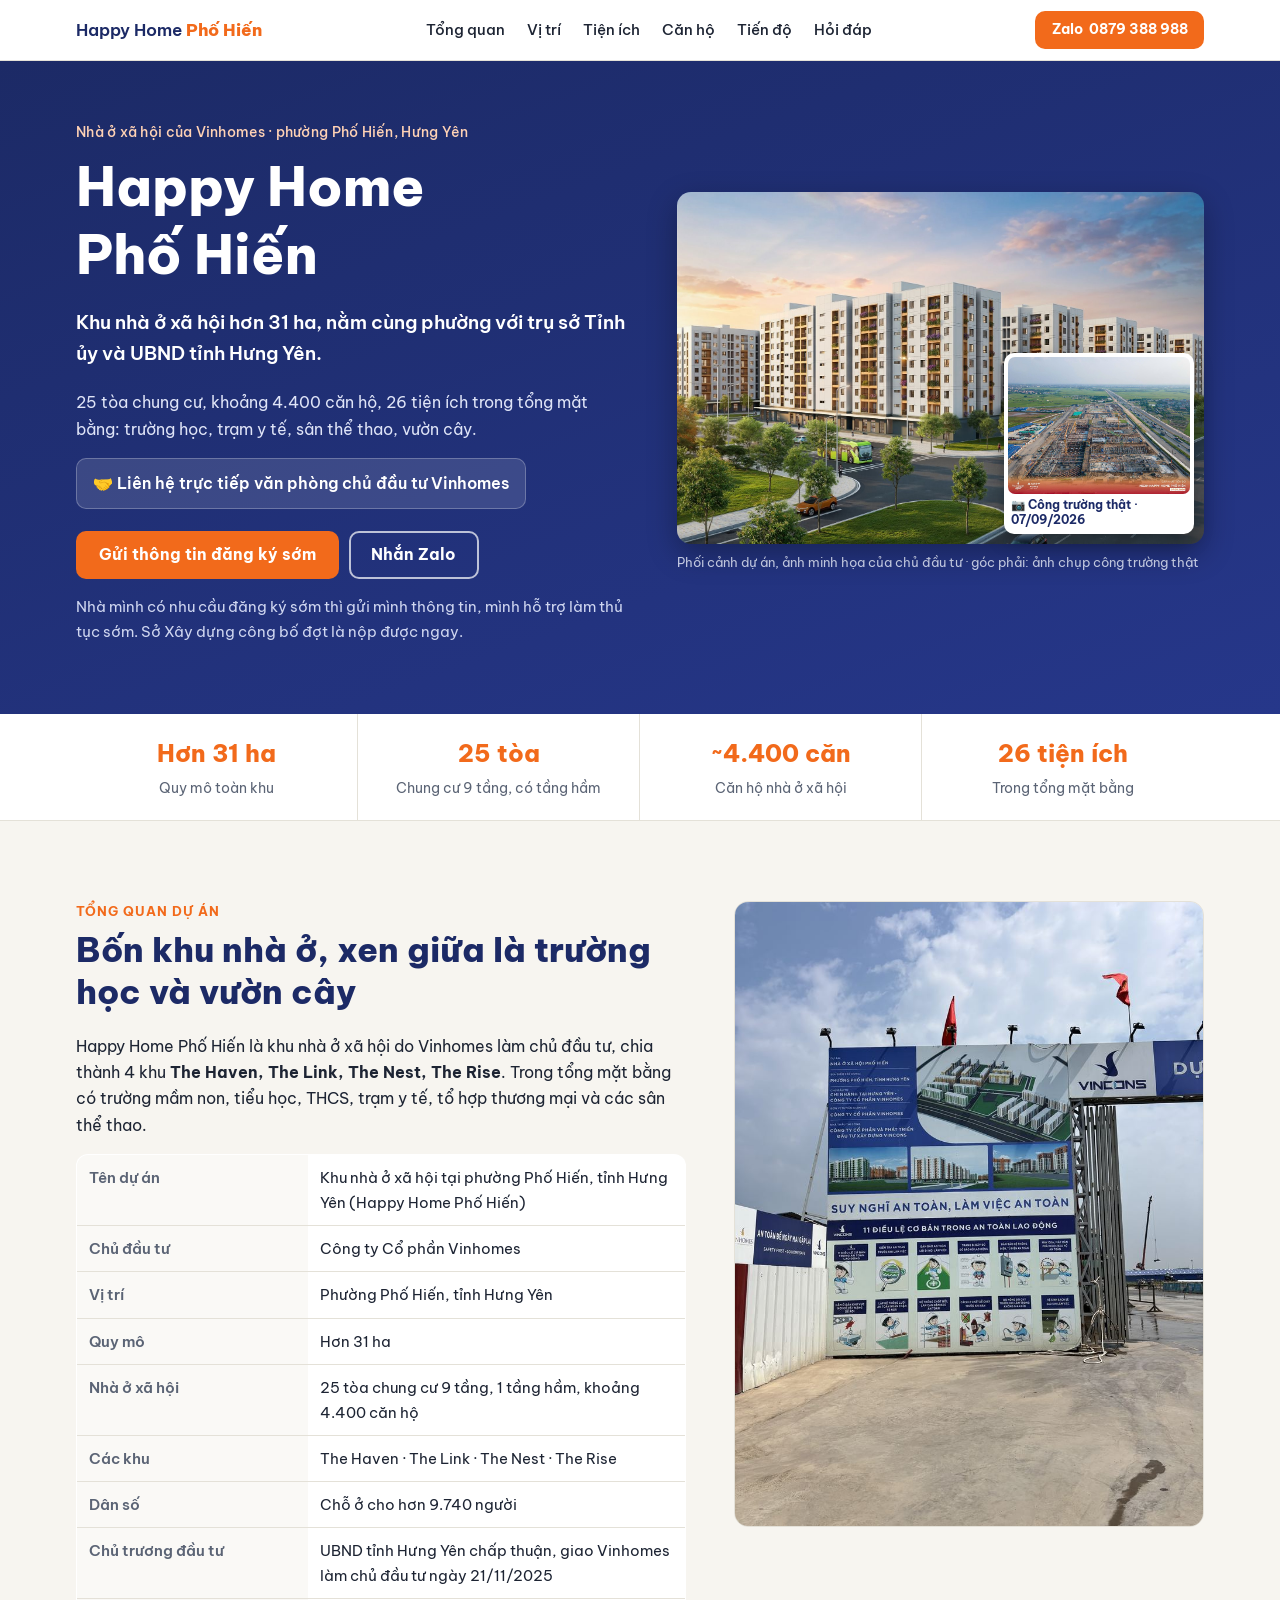
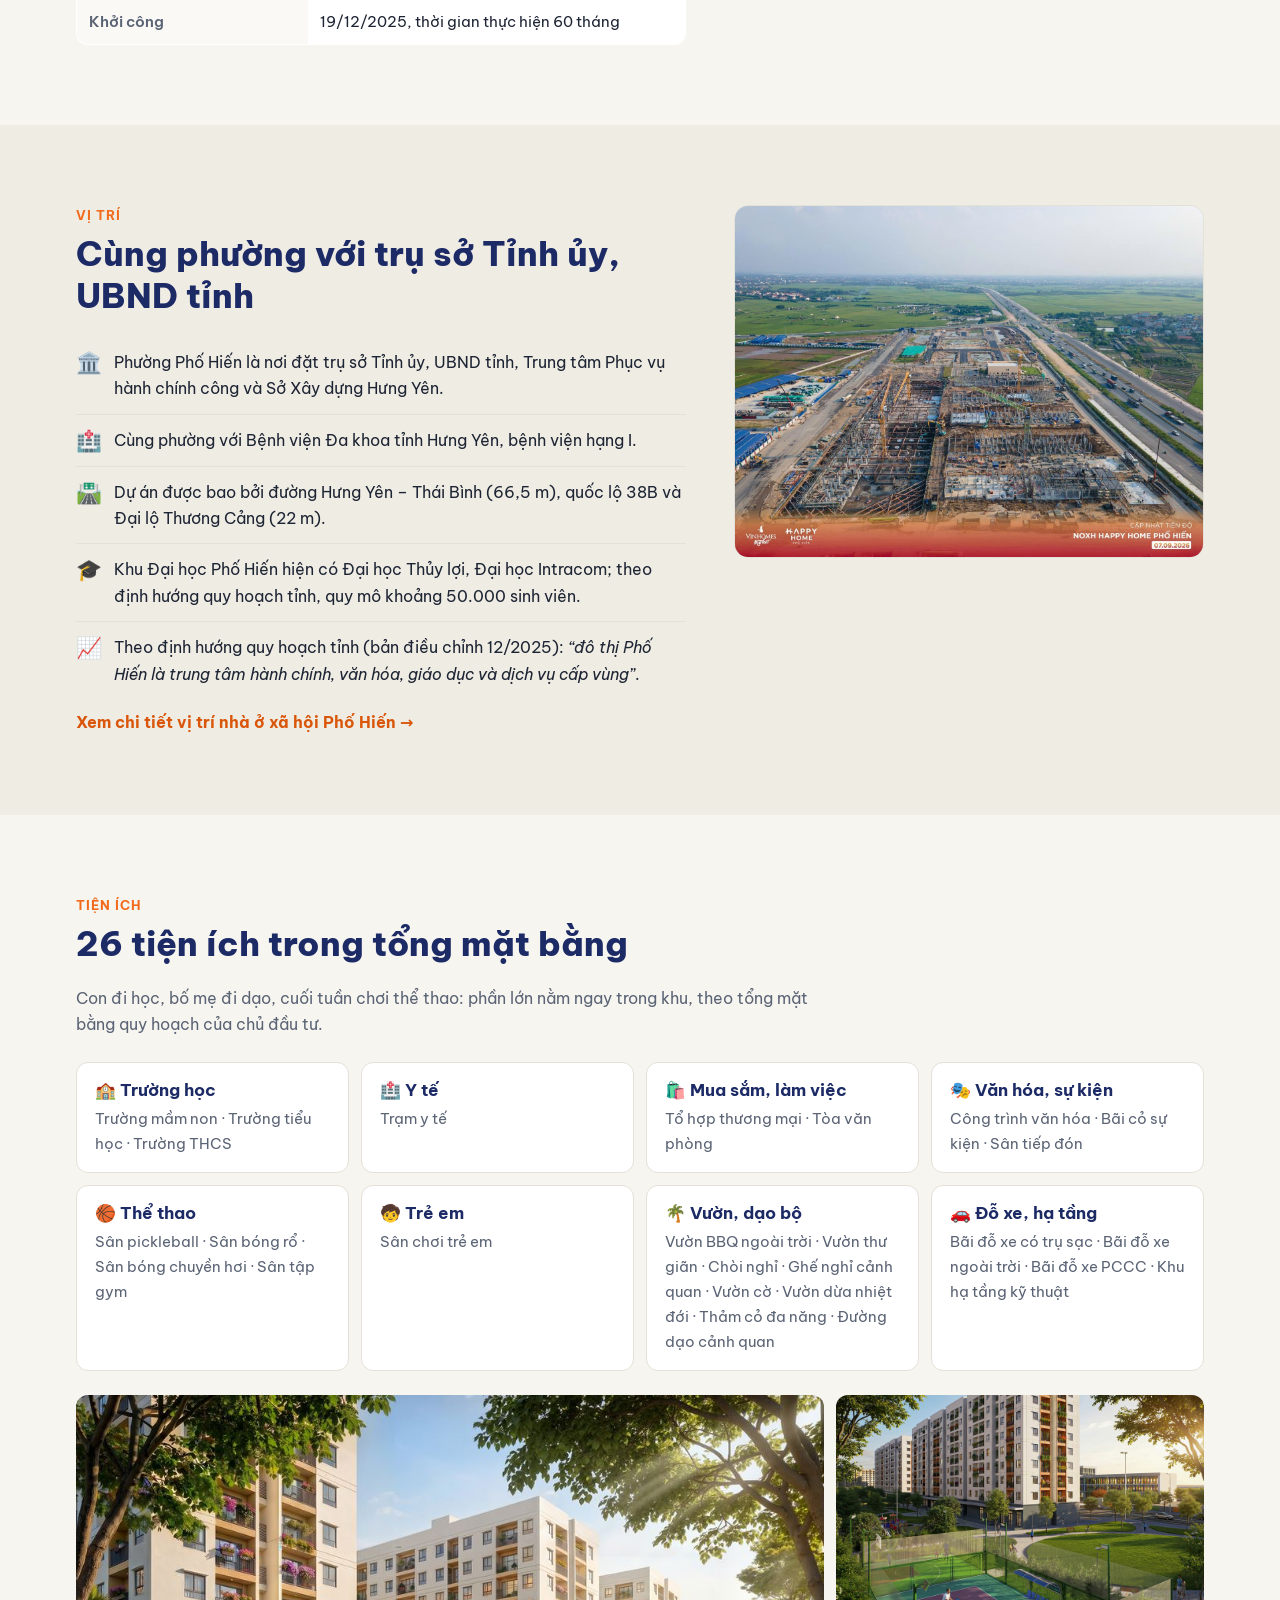
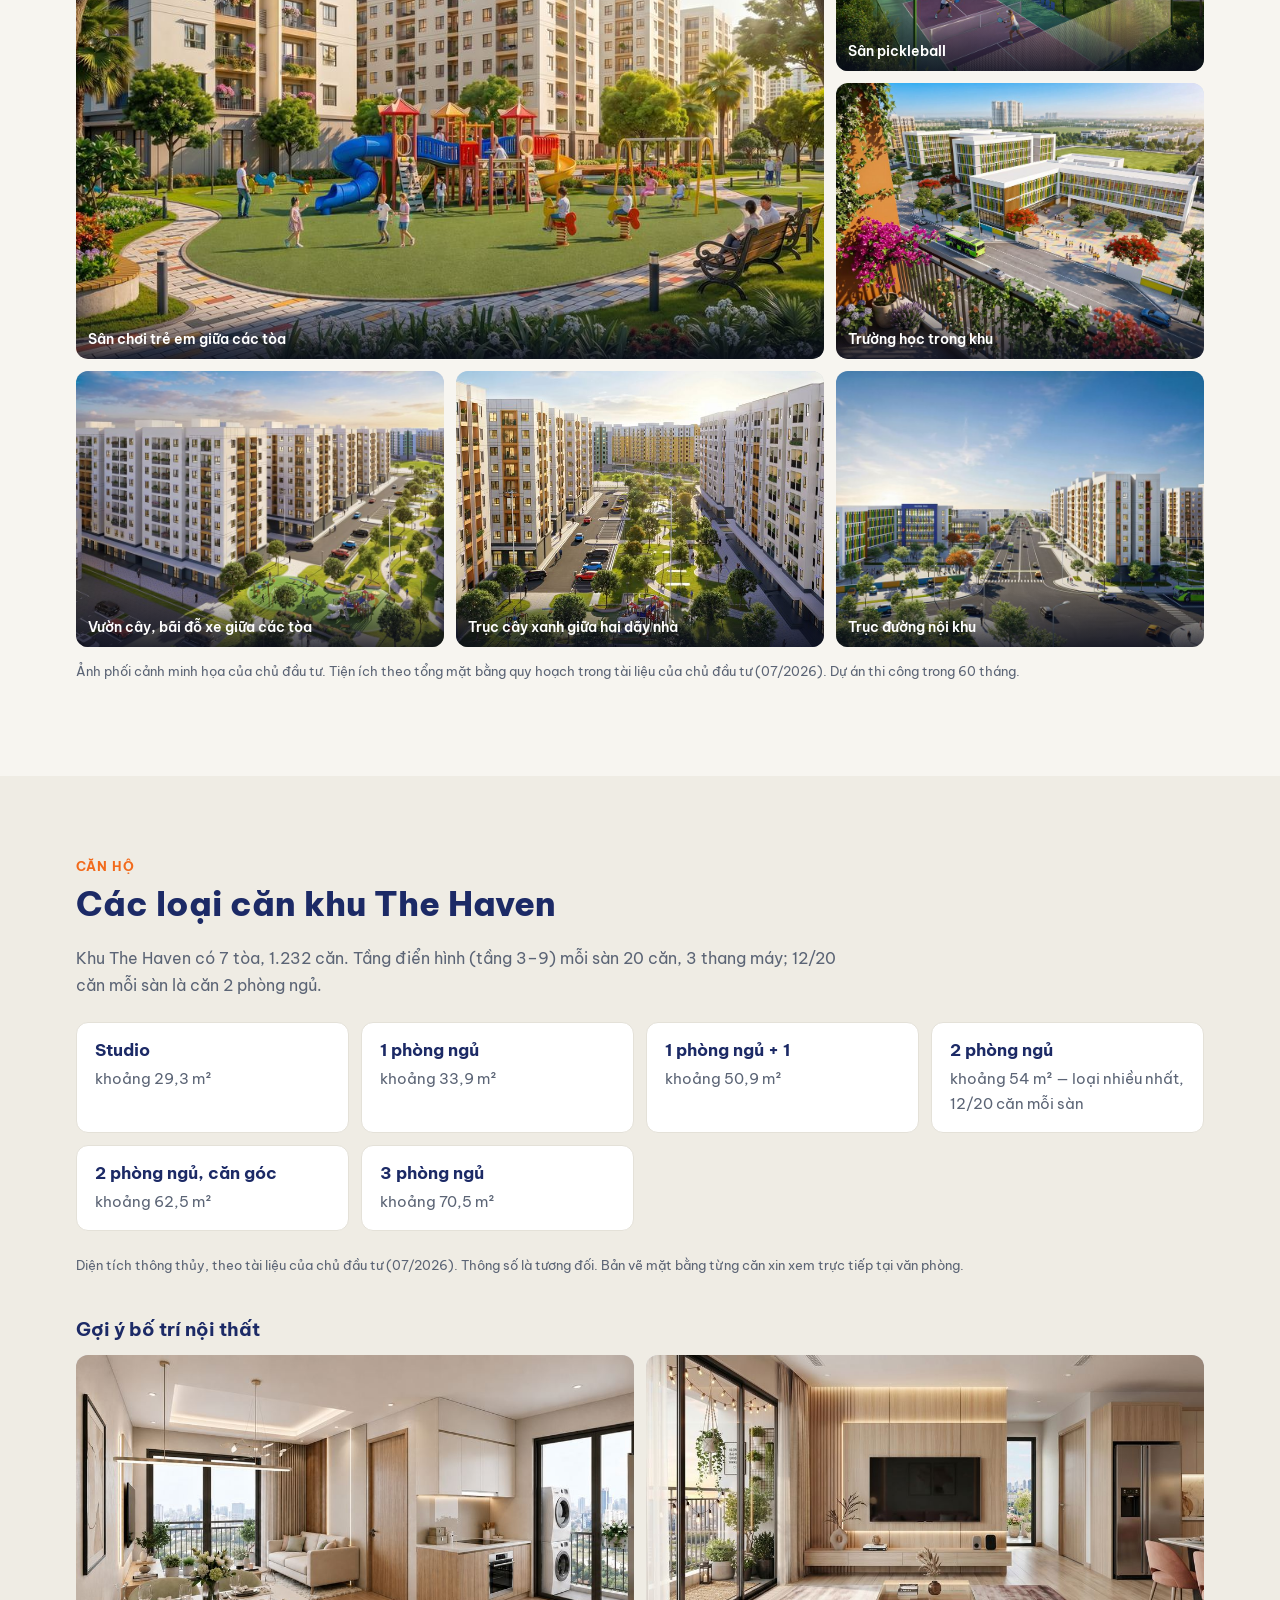
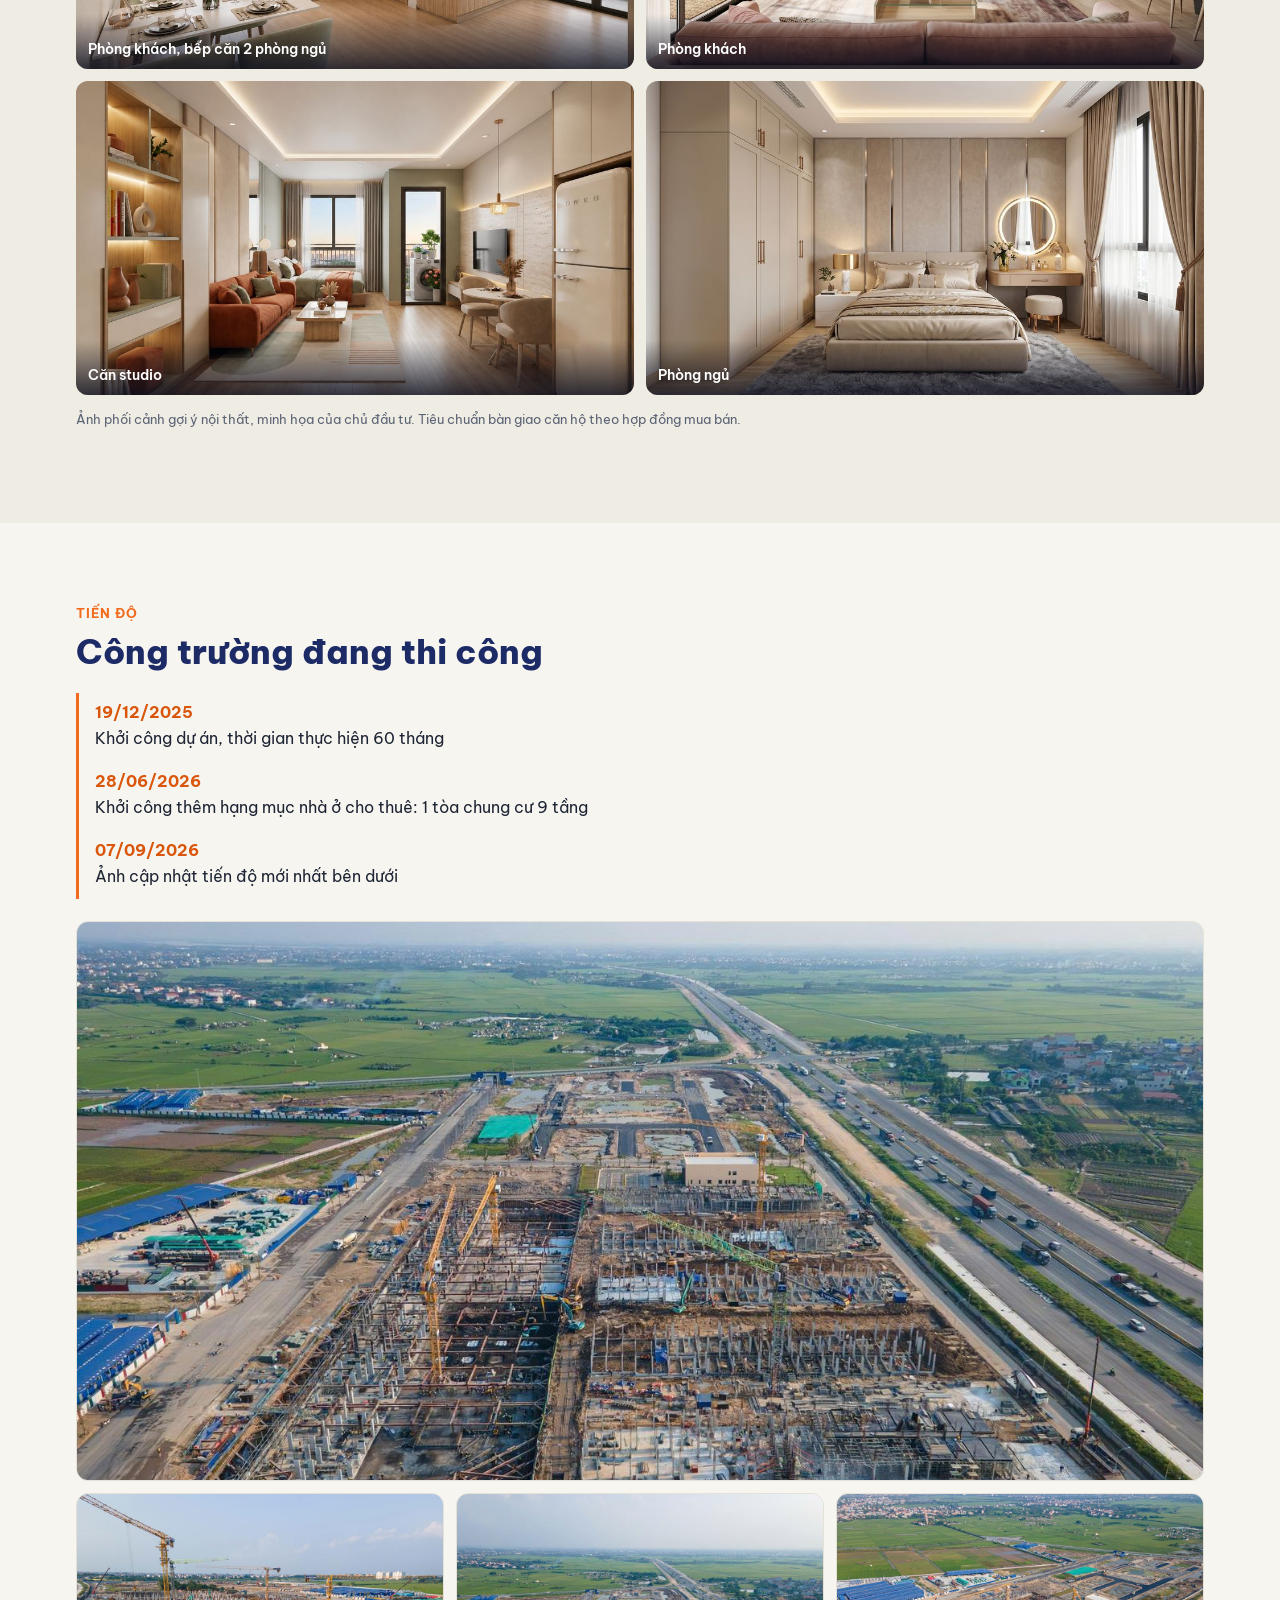
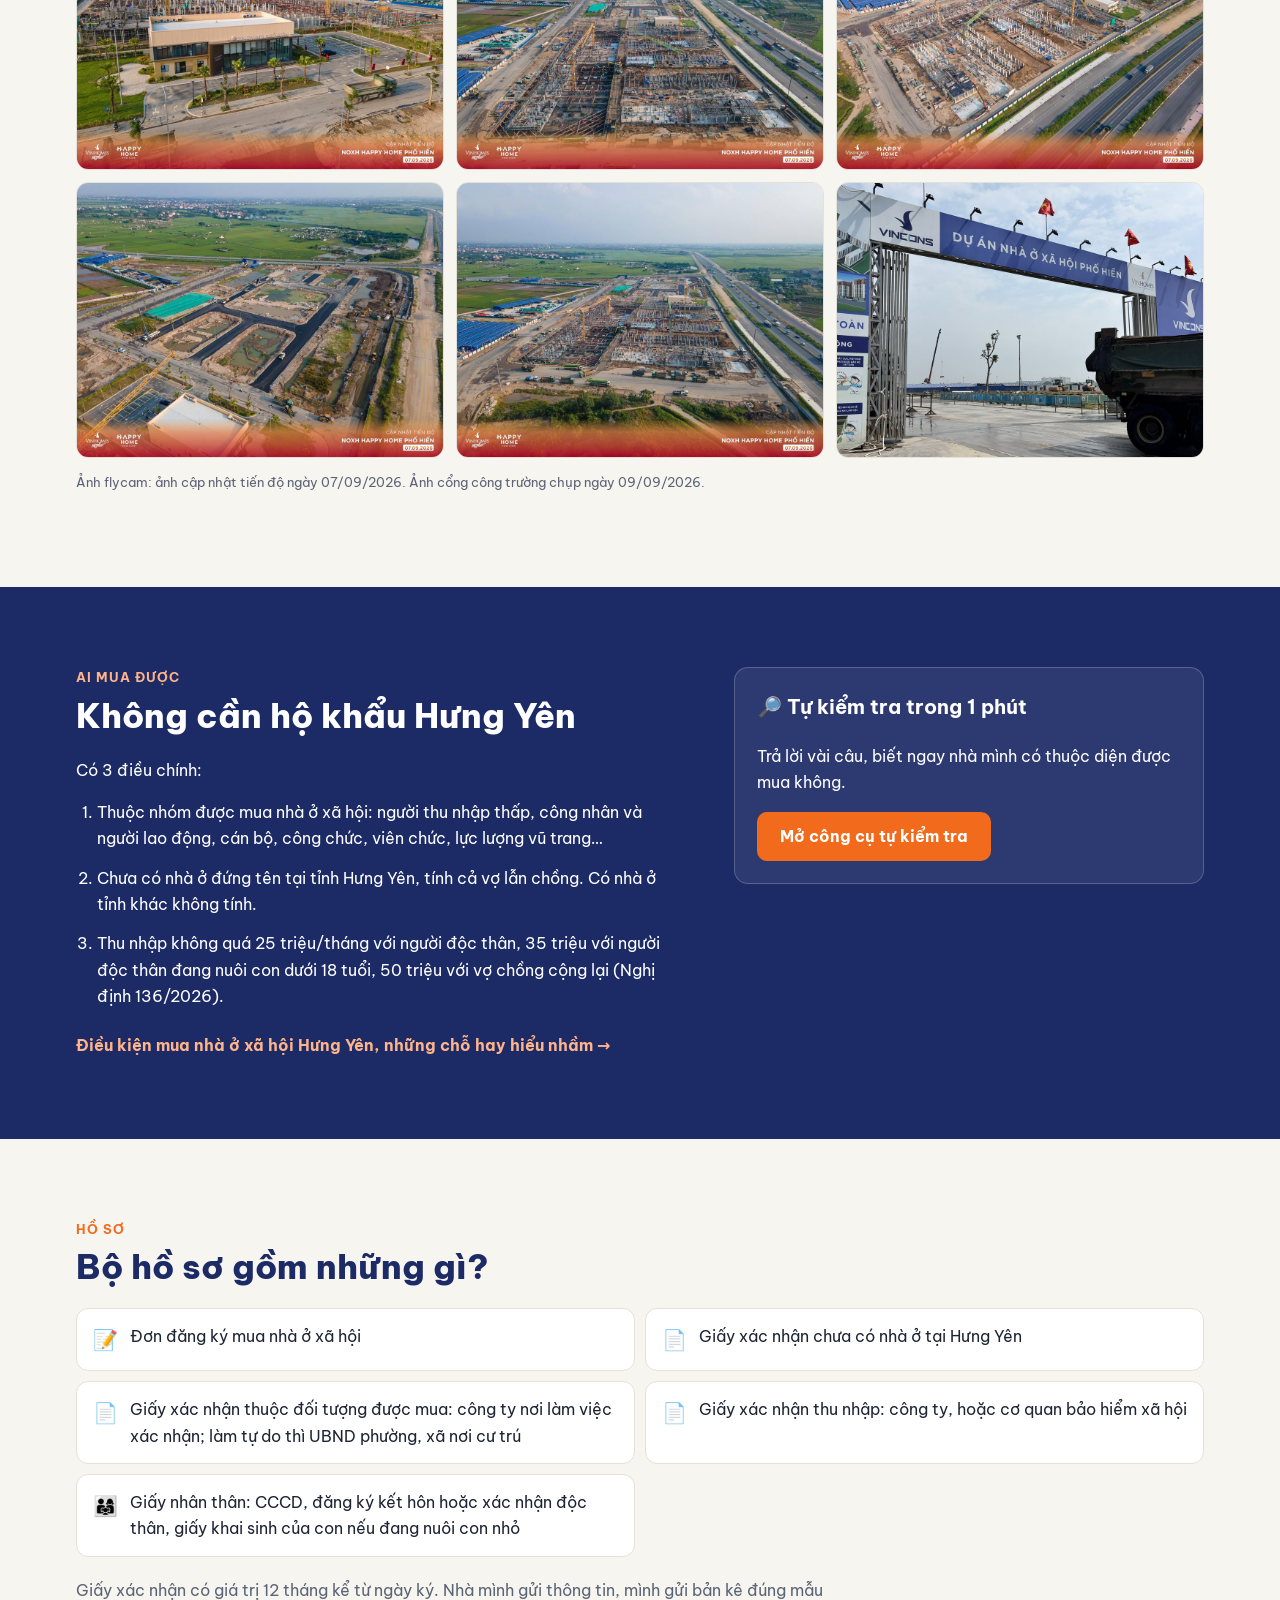
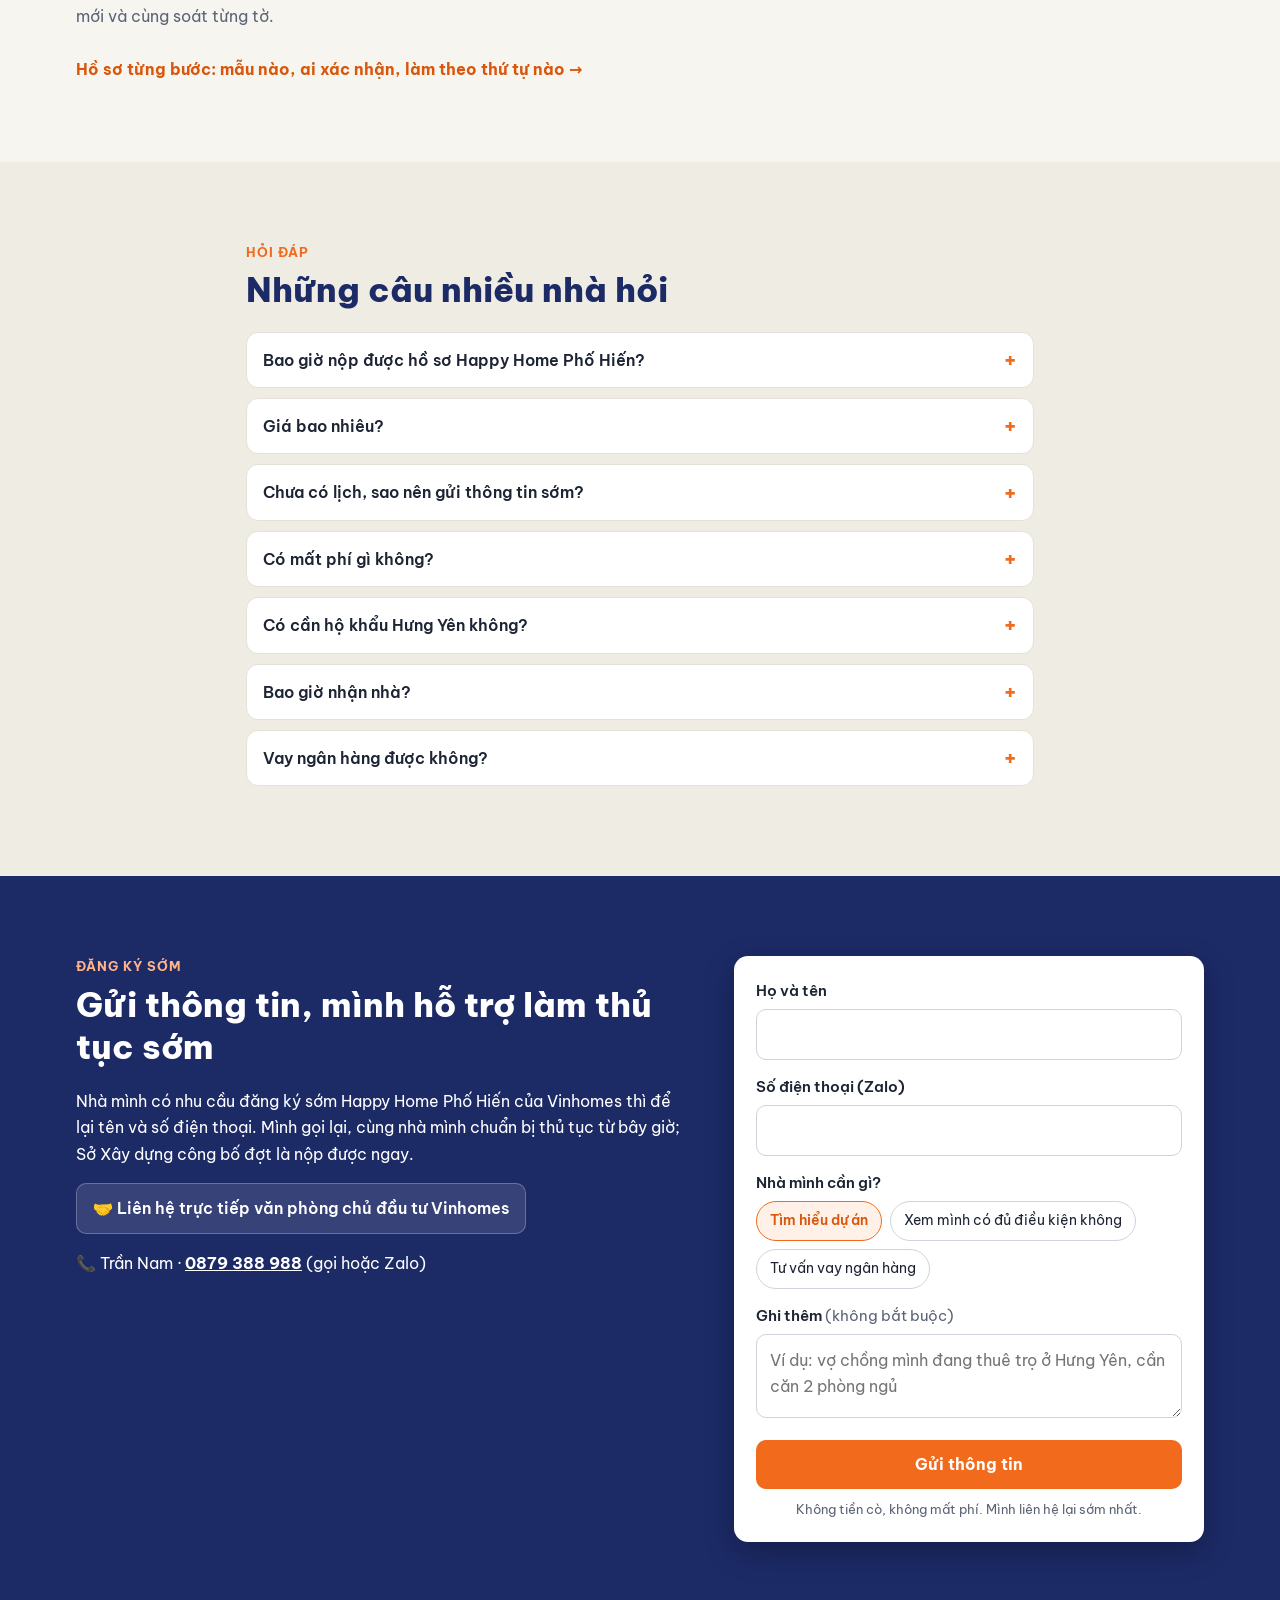
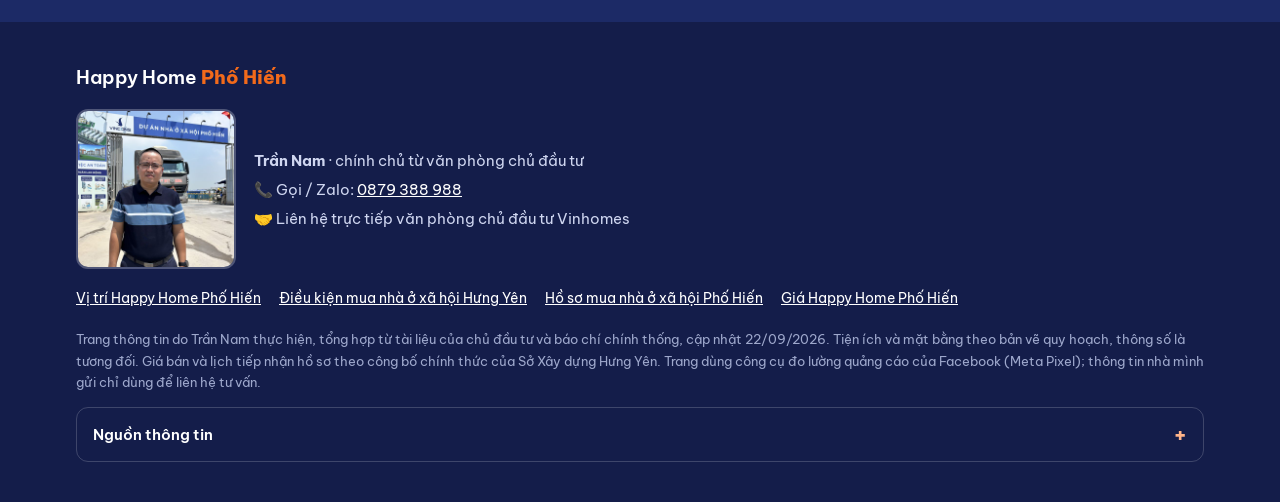
==== commit 96ed0b64: "Gỡ 2 tấm tổng mặt bằng Phố Hiến, thay bằng ảnh thật Ông chủ chỉ tận nơi 30/09: 01-toan-canh và 04-ha" ====
--- a/index.html
+++ b/index.html
@@ -99,7 +99,7 @@
       </table>
     </div>
     <figure class="anh-don">
-      <a href="img/01-toan-canh.jpg" class="mo-lon"><img src="img/01-toan-canh.jpg" width="720" height="900" loading="lazy" alt="Toàn cảnh tổng mặt bằng Happy Home Phố Hiến"></a>
+      <a href="img/cong-du-an-09-09.jpg" class="mo-lon"><img src="img/cong-du-an-09-09.jpg" width="800" height="1067" loading="lazy" alt="Cổng dự án Happy Home Phố Hiến, ảnh chụp 09/09/2026"></a>
     </figure>
   </div>
 </section>
@@ -120,7 +120,7 @@
       <a class="xem-them" href="/vi-tri/">Xem chi tiết vị trí nhà ở xã hội Phố Hiến →</a>
     </div>
     <figure class="anh-don">
-      <a href="img/04-hai-truc-duong.jpg" class="mo-lon"><img src="img/04-hai-truc-duong.jpg" width="720" height="900" loading="lazy" alt="Hai trục đường lớn bao quanh dự án Happy Home Phố Hiến"></a>
+      <a href="img/tien-do-tren-cao.jpg" class="mo-lon"><img src="img/tien-do-tren-cao.jpg" width="1400" height="1050" loading="lazy" alt="Happy Home Phố Hiến nhìn từ trên cao, các trục đường lớn bao quanh dự án"></a>
     </figure>
   </div>
 </section>
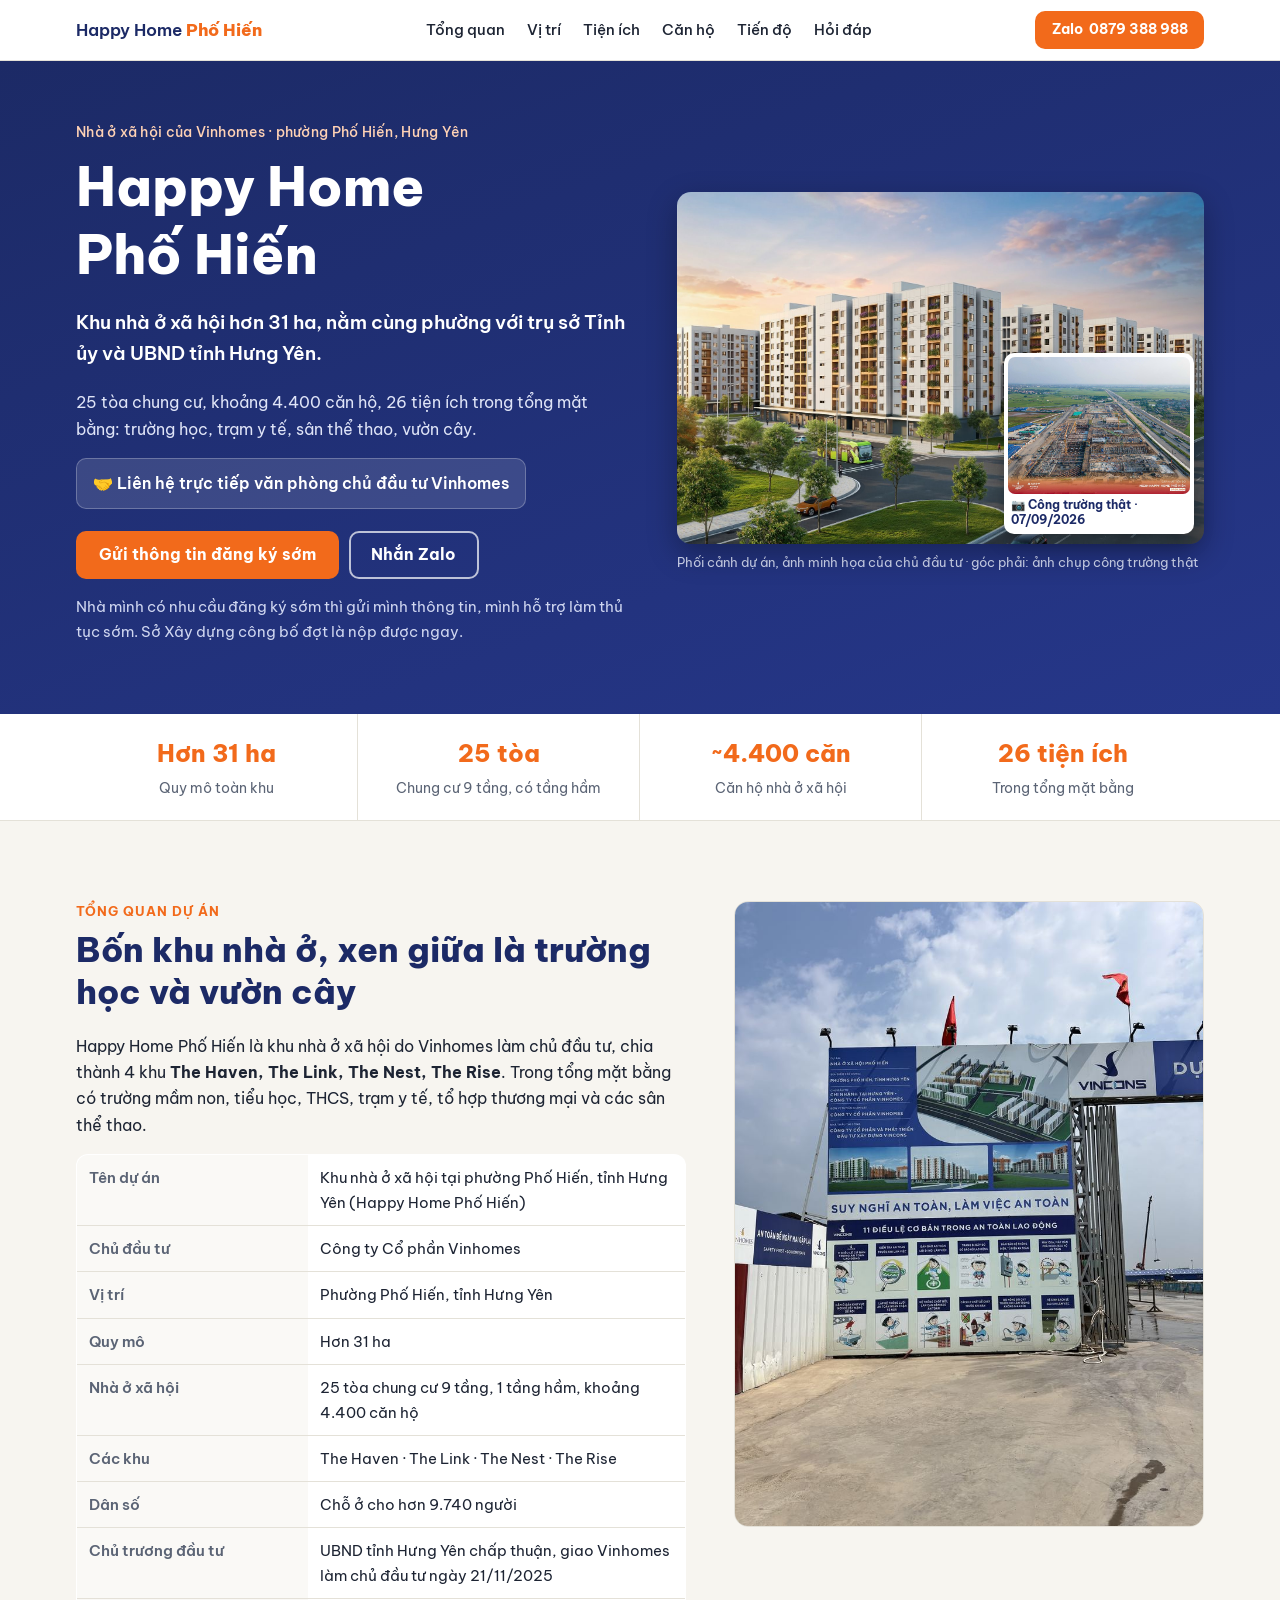
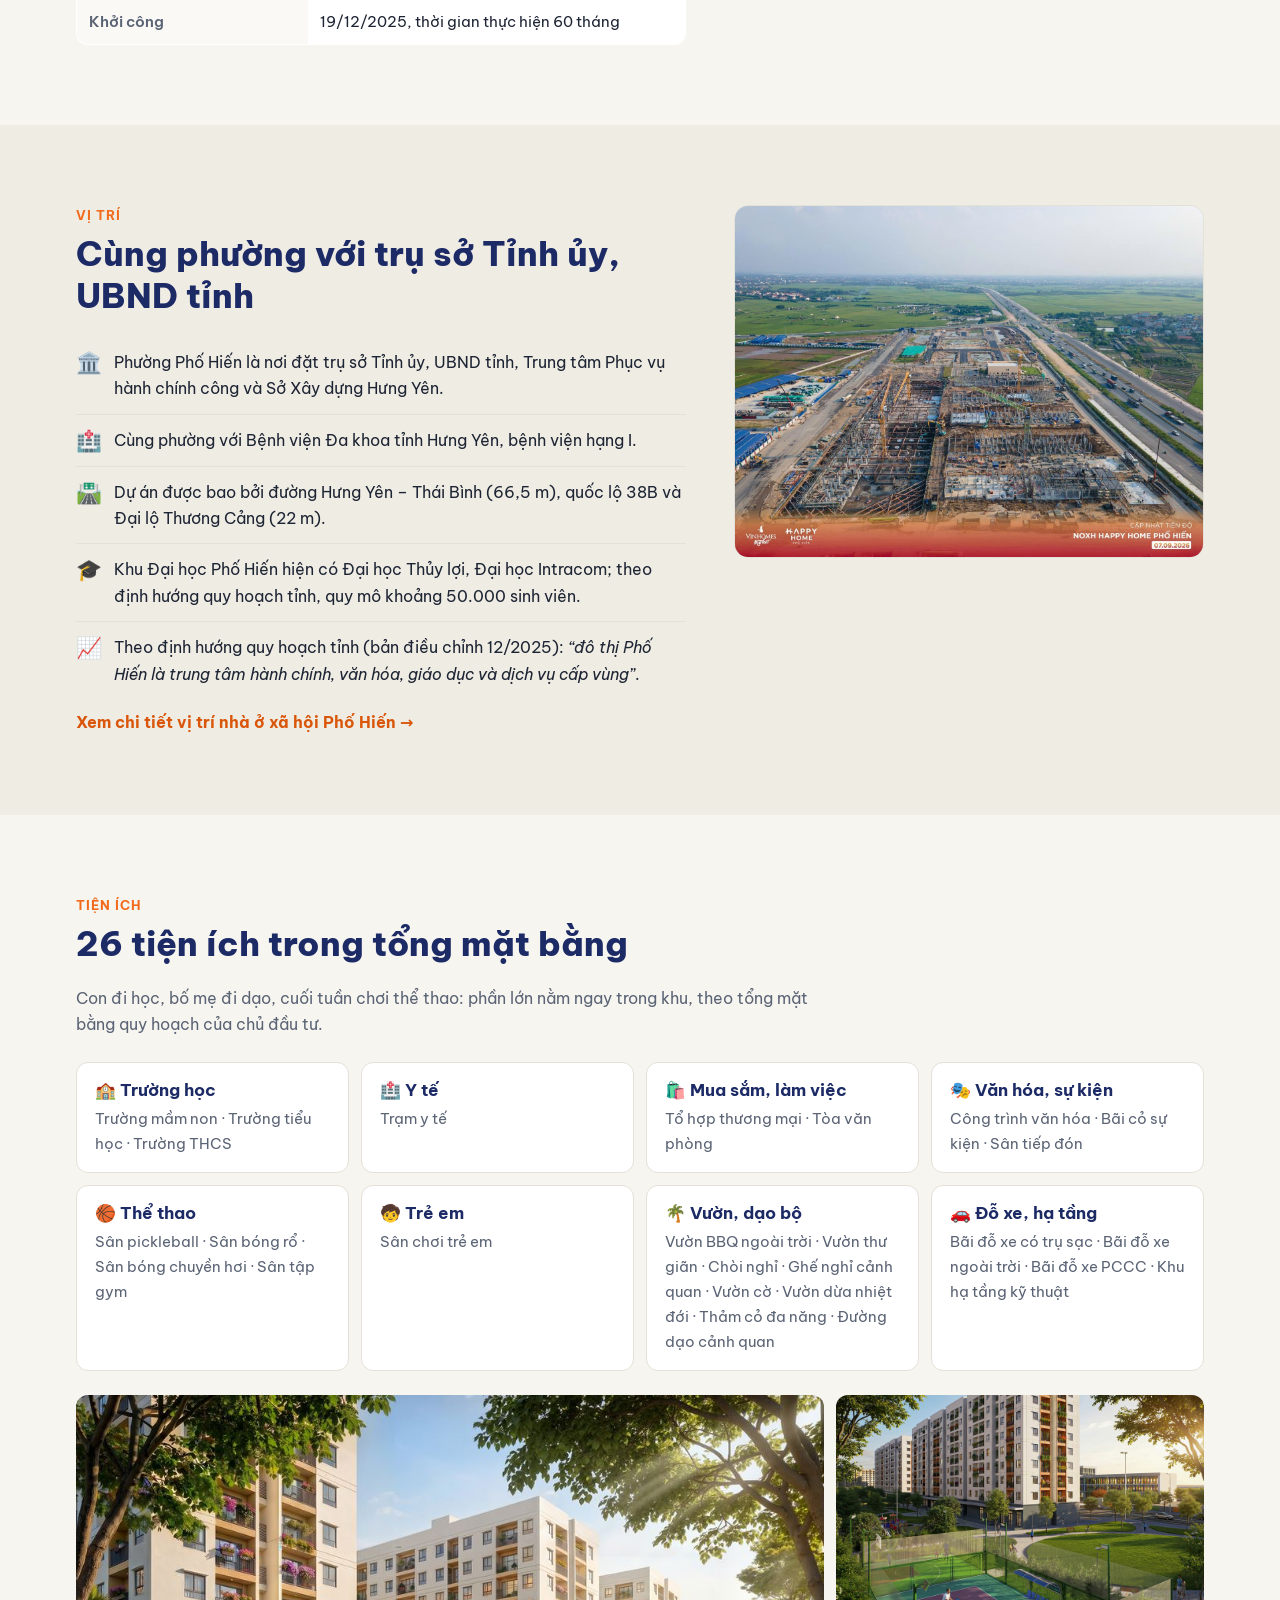
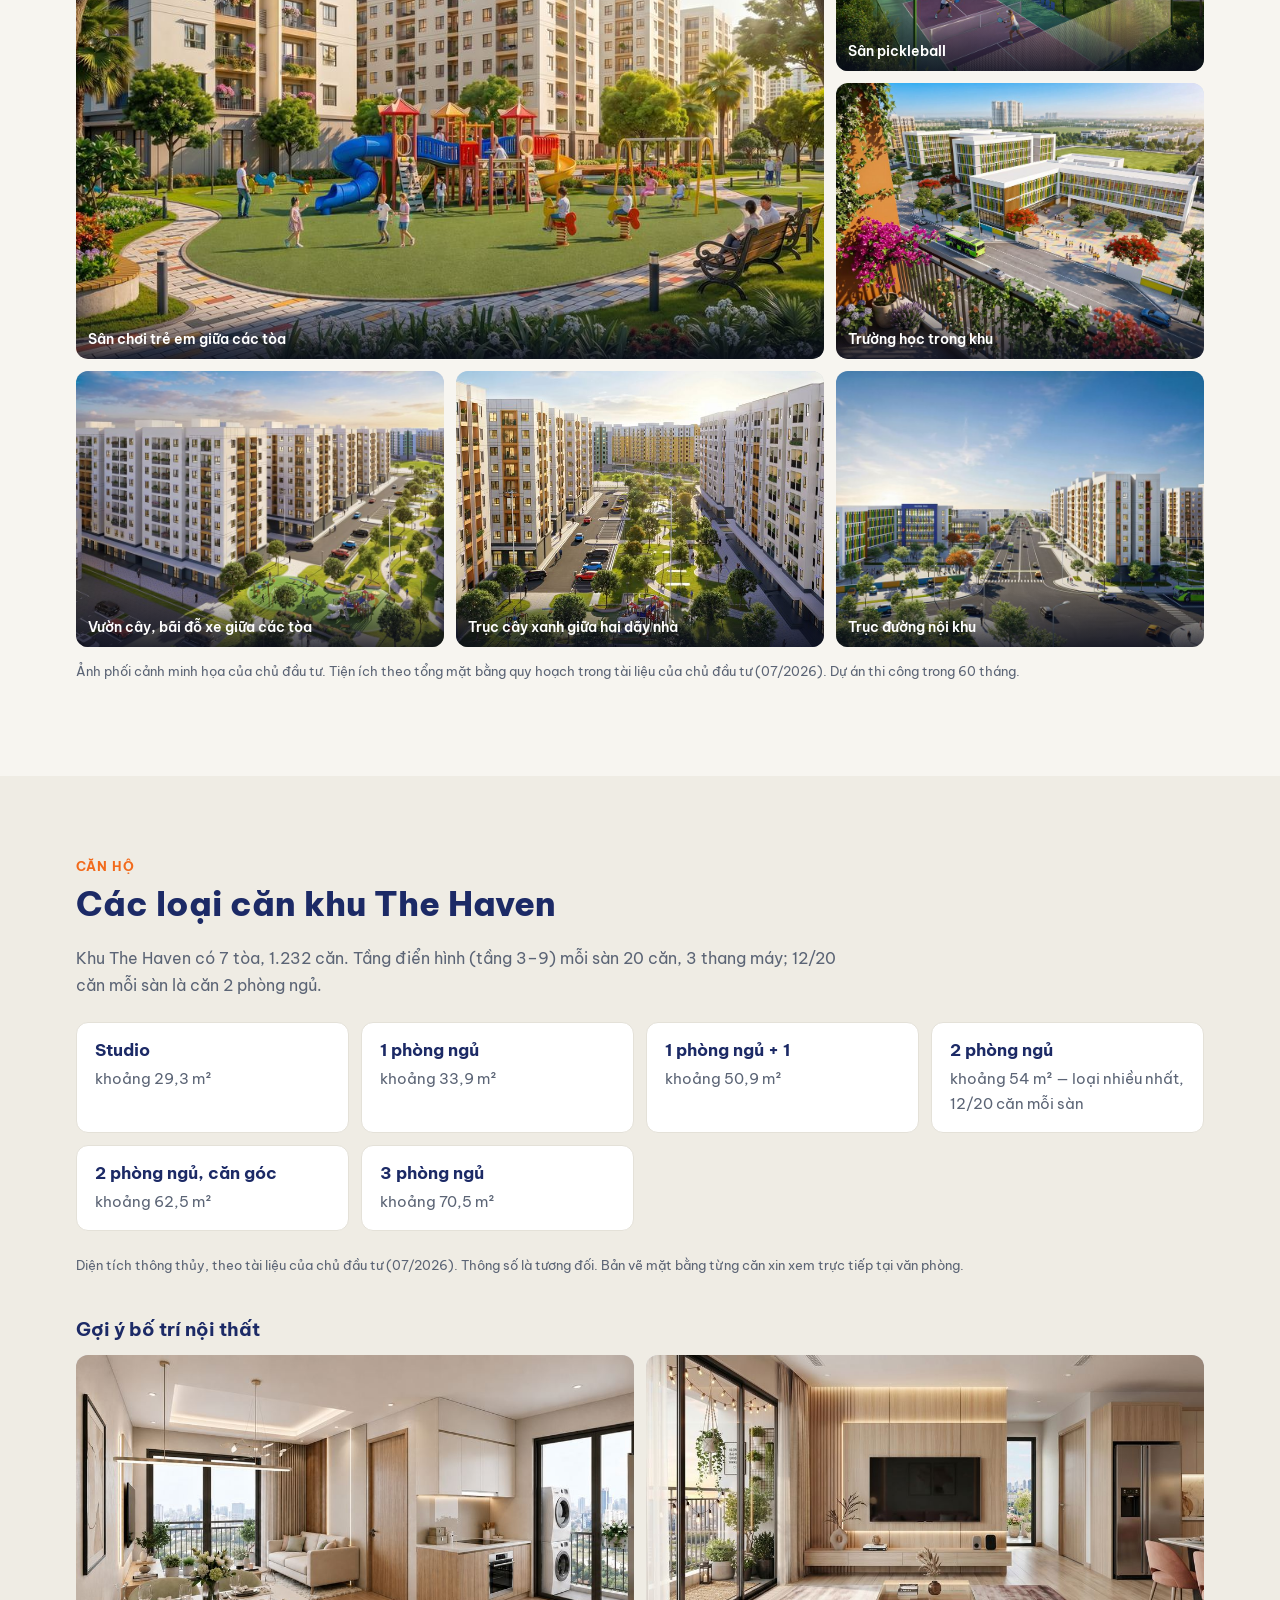
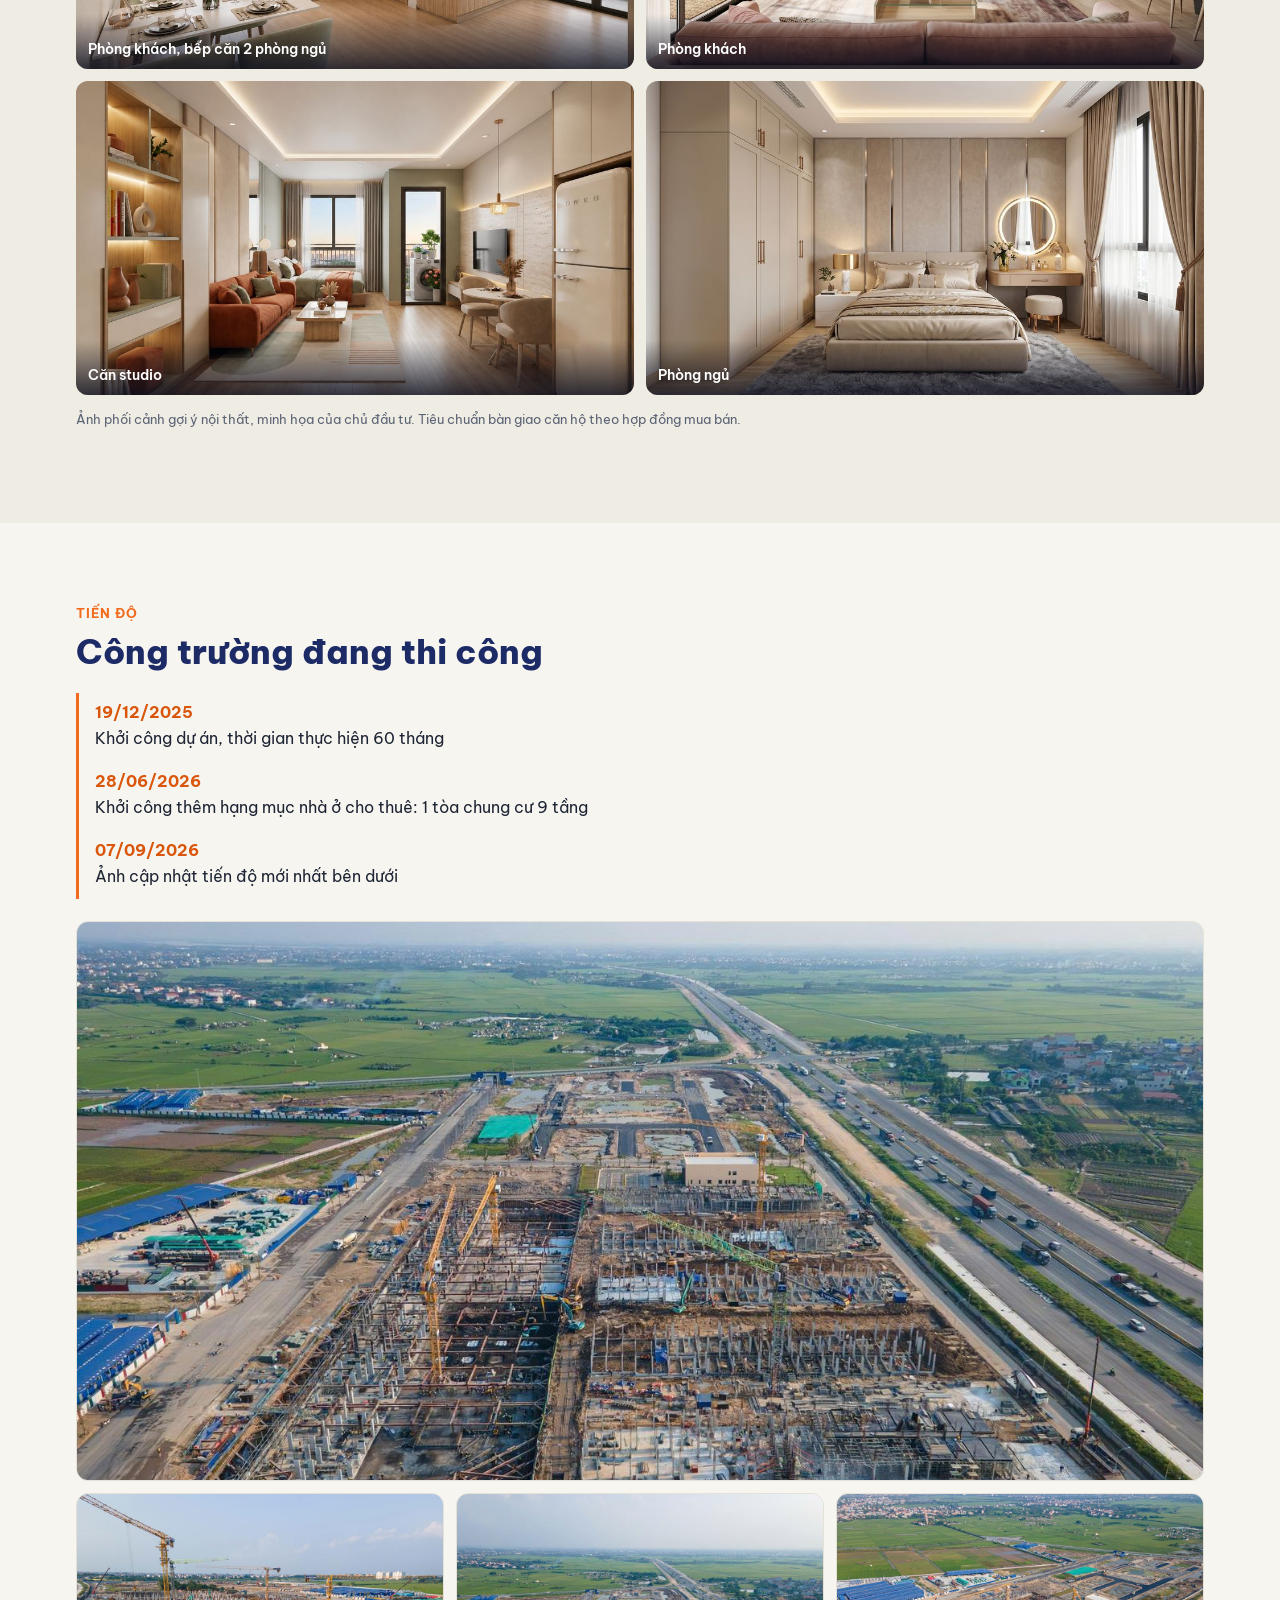
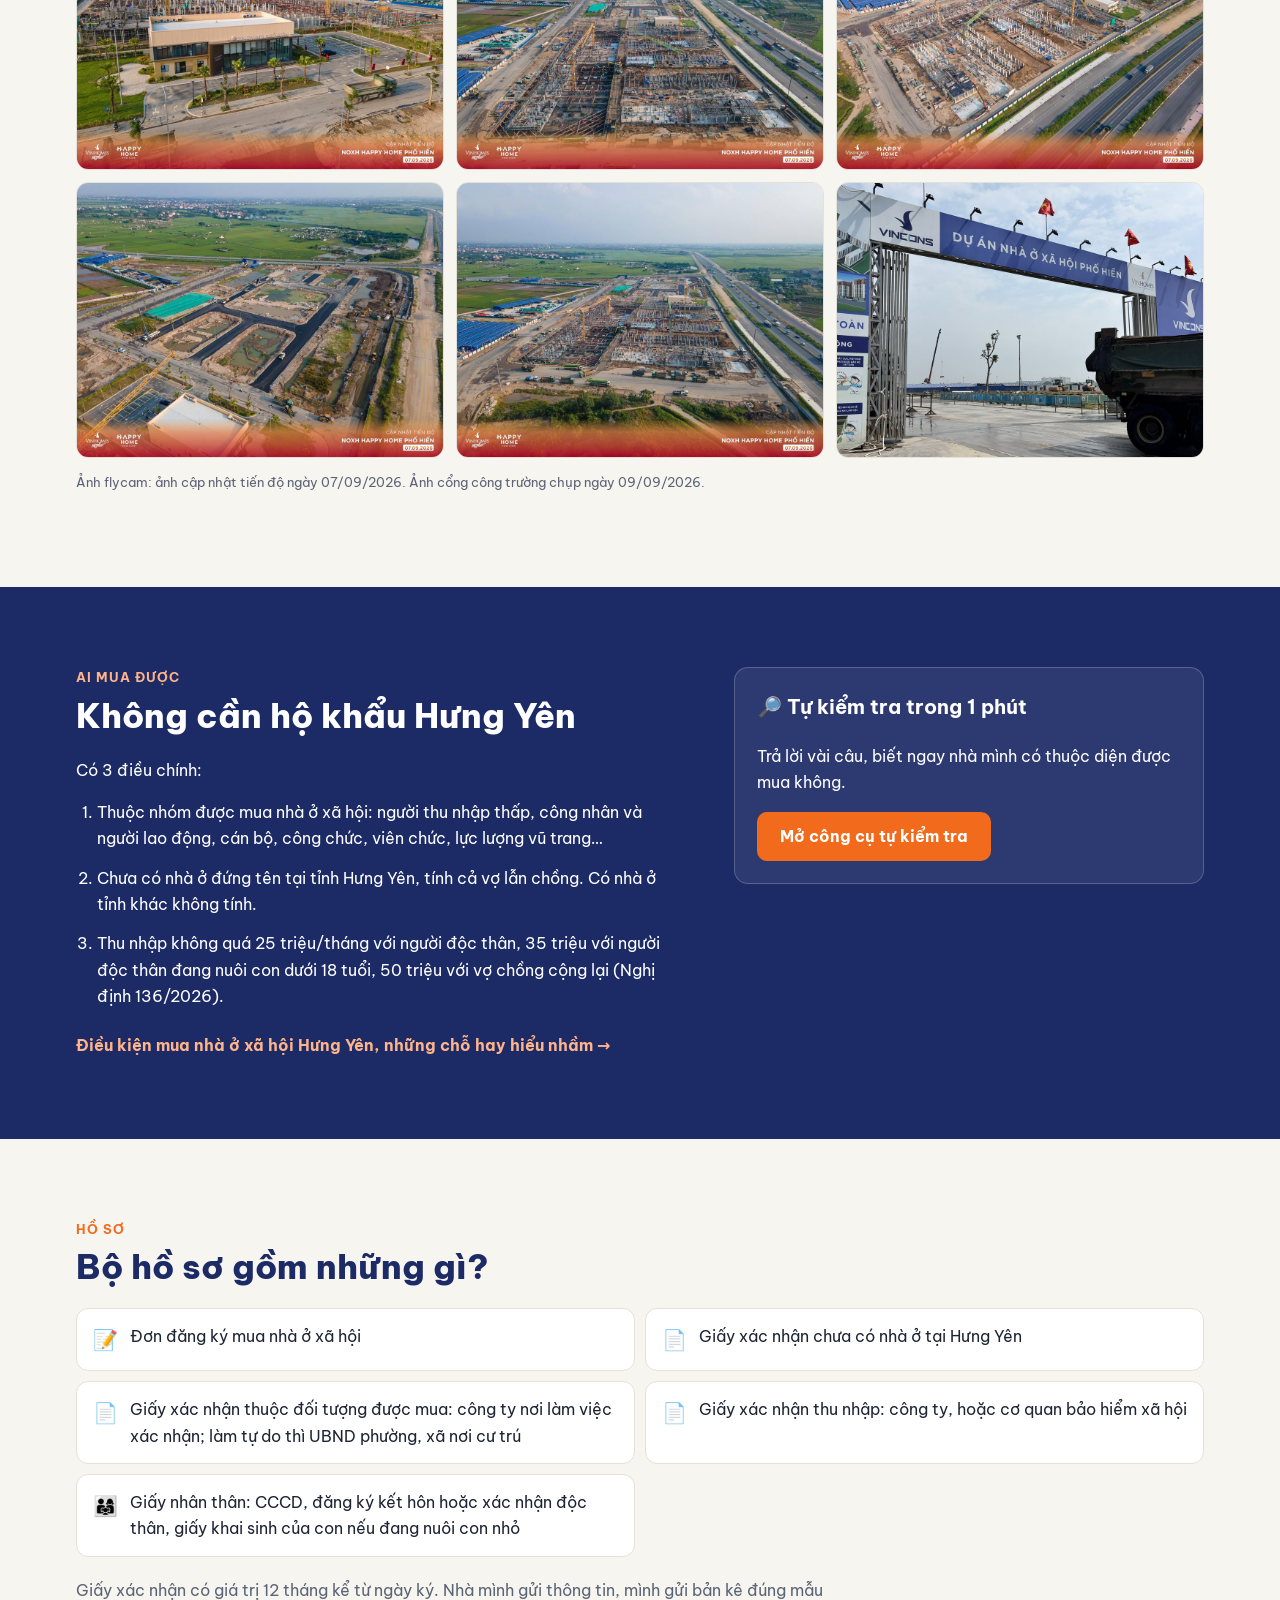
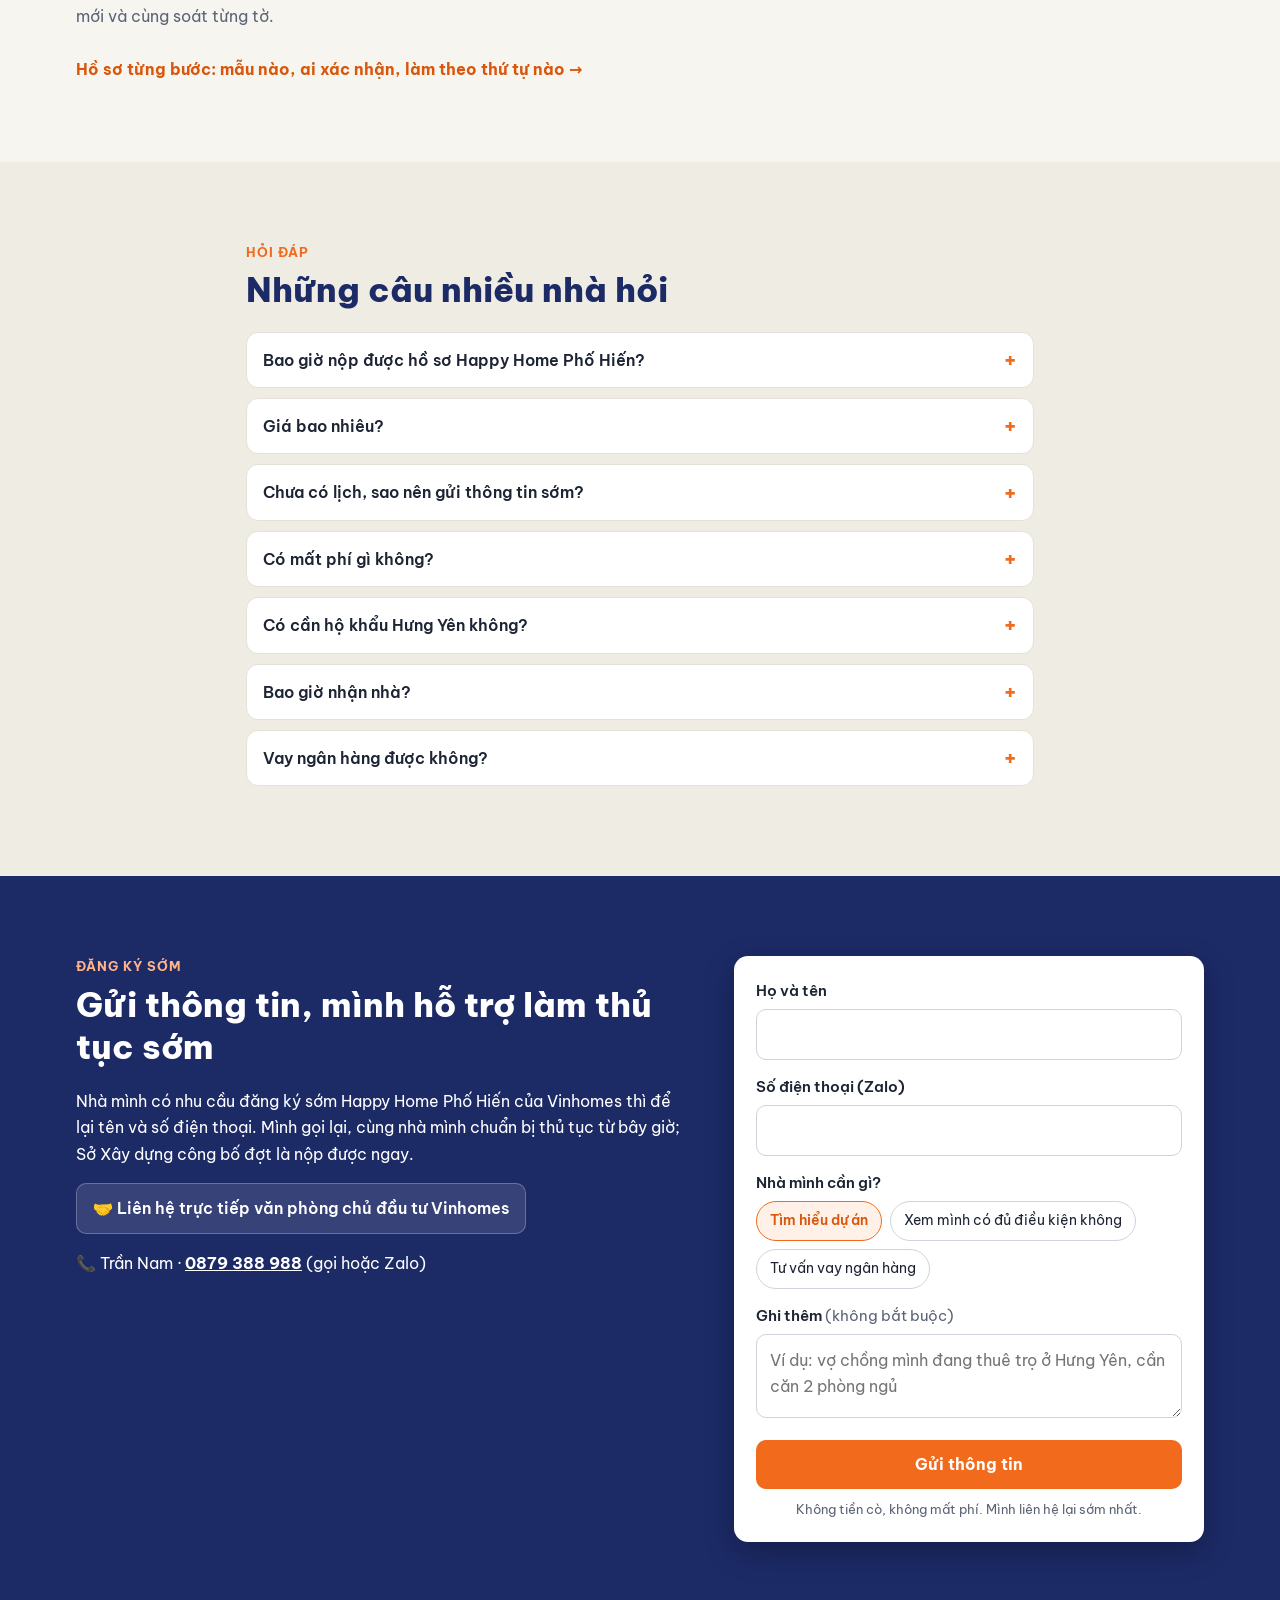
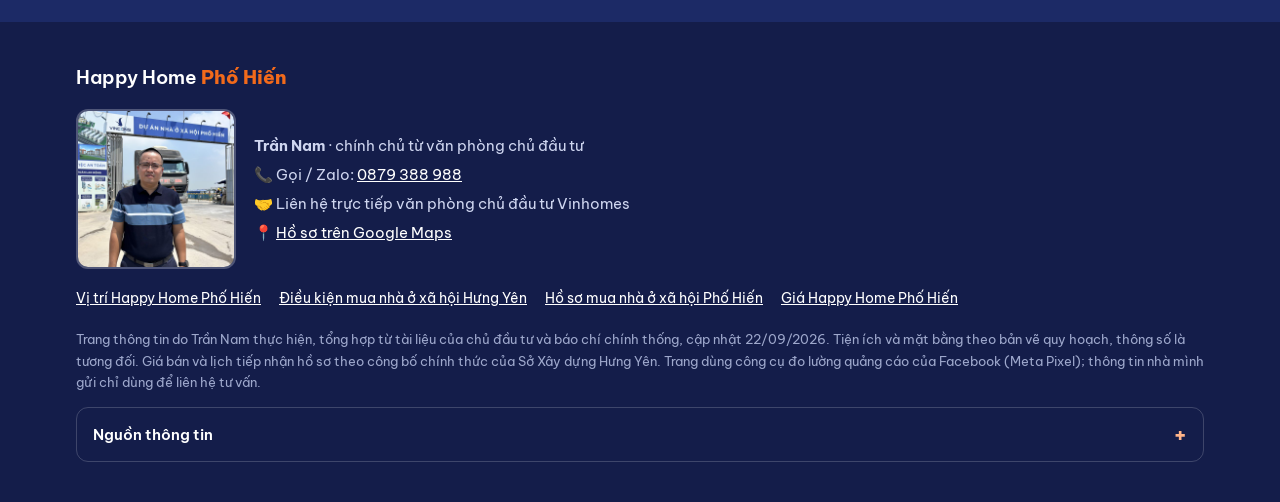
==== commit a746e598: "Nối trang với hồ sơ Google Maps - Chân trang 5 trang: thêm dòng "📍 Hồ sơ trên Google Maps" trỏ tới c" ====
--- a/index.html
+++ b/index.html
@@ -20,6 +20,7 @@
 <link rel="stylesheet" href="style.css">
 <script type="application/ld+json">{"@context": "https://schema.org", "@type": "WebSite", "@id": "https://phohienhappyhome.com/#web", "url": "https://phohienhappyhome.com/", "name": "Happy Home Phố Hiến", "alternateName": ["phohienhappyhome.com", "Nhà ở xã hội Phố Hiến Vinhomes"], "inLanguage": "vi-VN"}</script>
 <script type="application/ld+json">{"@context": "https://schema.org", "@type": "ApartmentComplex", "@id": "https://phohienhappyhome.com/#du-an", "name": "Happy Home Phố Hiến", "alternateName": "Khu nhà ở xã hội tại phường Phố Hiến, tỉnh Hưng Yên", "description": "Khu nhà ở xã hội của Vinhomes hơn 31 ha tại phường Phố Hiến, tỉnh Hưng Yên: 25 tòa chung cư 9 tầng, khoảng 4.400 căn hộ, 26 tiện ích trong tổng mặt bằng.", "url": "https://phohienhappyhome.com/", "image": "https://phohienhappyhome.com/img/pc-toa-nha.jpg", "address": {"@type": "PostalAddress", "addressLocality": "Phường Phố Hiến", "addressRegion": "Hưng Yên", "addressCountry": "VN"}}</script>
+<script type="application/ld+json">{"@context": "https://schema.org", "@type": "LocalBusiness", "@id": "https://phohienhappyhome.com/#tran-nam", "name": "Trần Nam - Tư vấn hồ sơ nhà ở xã hội Phố Hiến", "description": "Tư vấn hồ sơ mua nhà ở xã hội Happy Home Phố Hiến (Hưng Yên): kiểm tra điều kiện mua, hướng dẫn chuẩn bị giấy tờ theo quy định hiện hành. Không tiền cò, không mất phí.", "url": "https://phohienhappyhome.com/", "telephone": "+84879388988", "image": "https://phohienhappyhome.com/img/tran-nam.jpg", "areaServed": {"@type": "AdministrativeArea", "name": "Hưng Yên, Việt Nam"}, "hasMap": "https://www.google.com/maps?cid=13969731995192469814", "sameAs": ["https://www.google.com/maps?cid=13969731995192469814"]}</script>
 <script type="application/ld+json">{"@context": "https://schema.org", "@type": "FAQPage", "mainEntity": [{"@type": "Question", "name": "Bao giờ nộp được hồ sơ Happy Home Phố Hiến?", "acceptedAnswer": {"@type": "Answer", "text": "Lịch tiếp nhận hồ sơ do Sở Xây dựng Hưng Yên công bố, hiện chưa có. Nên bây giờ là lúc chuẩn bị: nhà mình gửi thông tin đăng ký sớm, mình hỗ trợ làm thủ tục trước, Sở công bố đợt là nộp được ngay, không phải lúc đó mới đi xin giấy. Có thông báo là mình báo nhà mình trong ngày."}}, {"@type": "Question", "name": "Giá bao nhiêu?", "acceptedAnswer": {"@type": "Answer", "text": "Giá Happy Home Phố Hiến của Vinhomes chưa công bố, mình không đưa con số đoán. Giá đang lan trên mạng về “nhà ở xã hội Phố Hiến” có thể là của dự án khác cùng khu vực, nhà mình cứ lấy theo công bố chính thức. Gửi thông tin trước, có giá tạm tính là mình gọi báo ngay. Xem thêm: giá nhà ở xã hội được tính và kiểm soát thế nào."}}, {"@type": "Question", "name": "Chưa có lịch, sao nên gửi thông tin sớm?", "acceptedAnswer": {"@type": "Answer", "text": "Vì phần mất thời gian nhất là đi xin giấy xác nhận, mà phần đó làm được ngay, không cần chờ. Hồ sơ hợp lệ nộp khi căn còn thì được xét mua theo quy định, chỉ bốc thăm khi hồ sơ hợp lệ nhiều hơn số căn. Nhà nào có bộ giấy sẵn thì Sở công bố là nộp được sớm, không bao giờ thiệt. Gửi thông tin bây giờ chưa phải đóng khoản nào cả."}}, {"@type": "Question", "name": "Có mất phí gì không?", "acceptedAnswer": {"@type": "Answer", "text": "Không. Nhà mình liên hệ trực tiếp văn phòng chủ đầu tư Vinhomes: không tiền cò, không mất phí. Mình hỗ trợ thủ tục không thu phí, không giữ giấy gốc của ai. Mua nhà ở xã hội không có khoản tiền nào để được ưu tiên, ai thu tiền kiểu đó nhà mình tránh xa."}}, {"@type": "Question", "name": "Có cần hộ khẩu Hưng Yên không?", "acceptedAnswer": {"@type": "Answer", "text": "Không cần. Điều được xét là nhà mình chưa có nhà ở đứng tên tại tỉnh Hưng Yên (tính cả vợ lẫn chồng), đúng nhóm được mua và thu nhập không vượt mức. Lưu ý: tỉnh Thái Bình cũ nay đã nhập vào tỉnh Hưng Yên, nên nhà đứng tên ở Thái Bình cũ cũng tính là nhà tại Hưng Yên."}}, {"@type": "Question", "name": "Bao giờ nhận nhà?", "acceptedAnswer": {"@type": "Answer", "text": "Dự án khởi công 19/12/2025, thời gian thực hiện 60 tháng, công trường đang thi công. Mốc bàn giao từng tòa chủ đầu tư sẽ công bố theo tiến độ, có là mình báo nhà mình. Còn phần hồ sơ thì nhà nào chuẩn bị sớm, nhà đó chủ động."}}, {"@type": "Question", "name": "Vay ngân hàng được không?", "acceptedAnswer": {"@type": "Answer", "text": "Được. Khi đã ký hợp đồng mua, nhà mình vay được Ngân hàng Chính sách xã hội tối đa 80% giá trị hợp đồng, thời hạn tối đa 25 năm. Phần vay là bước sau, bây giờ mình lo trước bộ hồ sơ mua cho chắc."}}]}</script>
 </head>
 <body>
@@ -320,6 +321,7 @@
         <p><b>Trần Nam</b> · chính chủ từ văn phòng chủ đầu tư</p>
         <p>📞 Gọi / Zalo: <a href="tel:0879388988">0879 388 988</a></p>
         <p>🤝 Liên hệ trực tiếp văn phòng chủ đầu tư Vinhomes</p>
+        <p>📍 <a href="https://www.google.com/maps?cid=13969731995192469814" target="_blank" rel="noopener">Hồ sơ trên Google Maps</a></p>
       </div>
     </div>
     <ul class="trang-con">
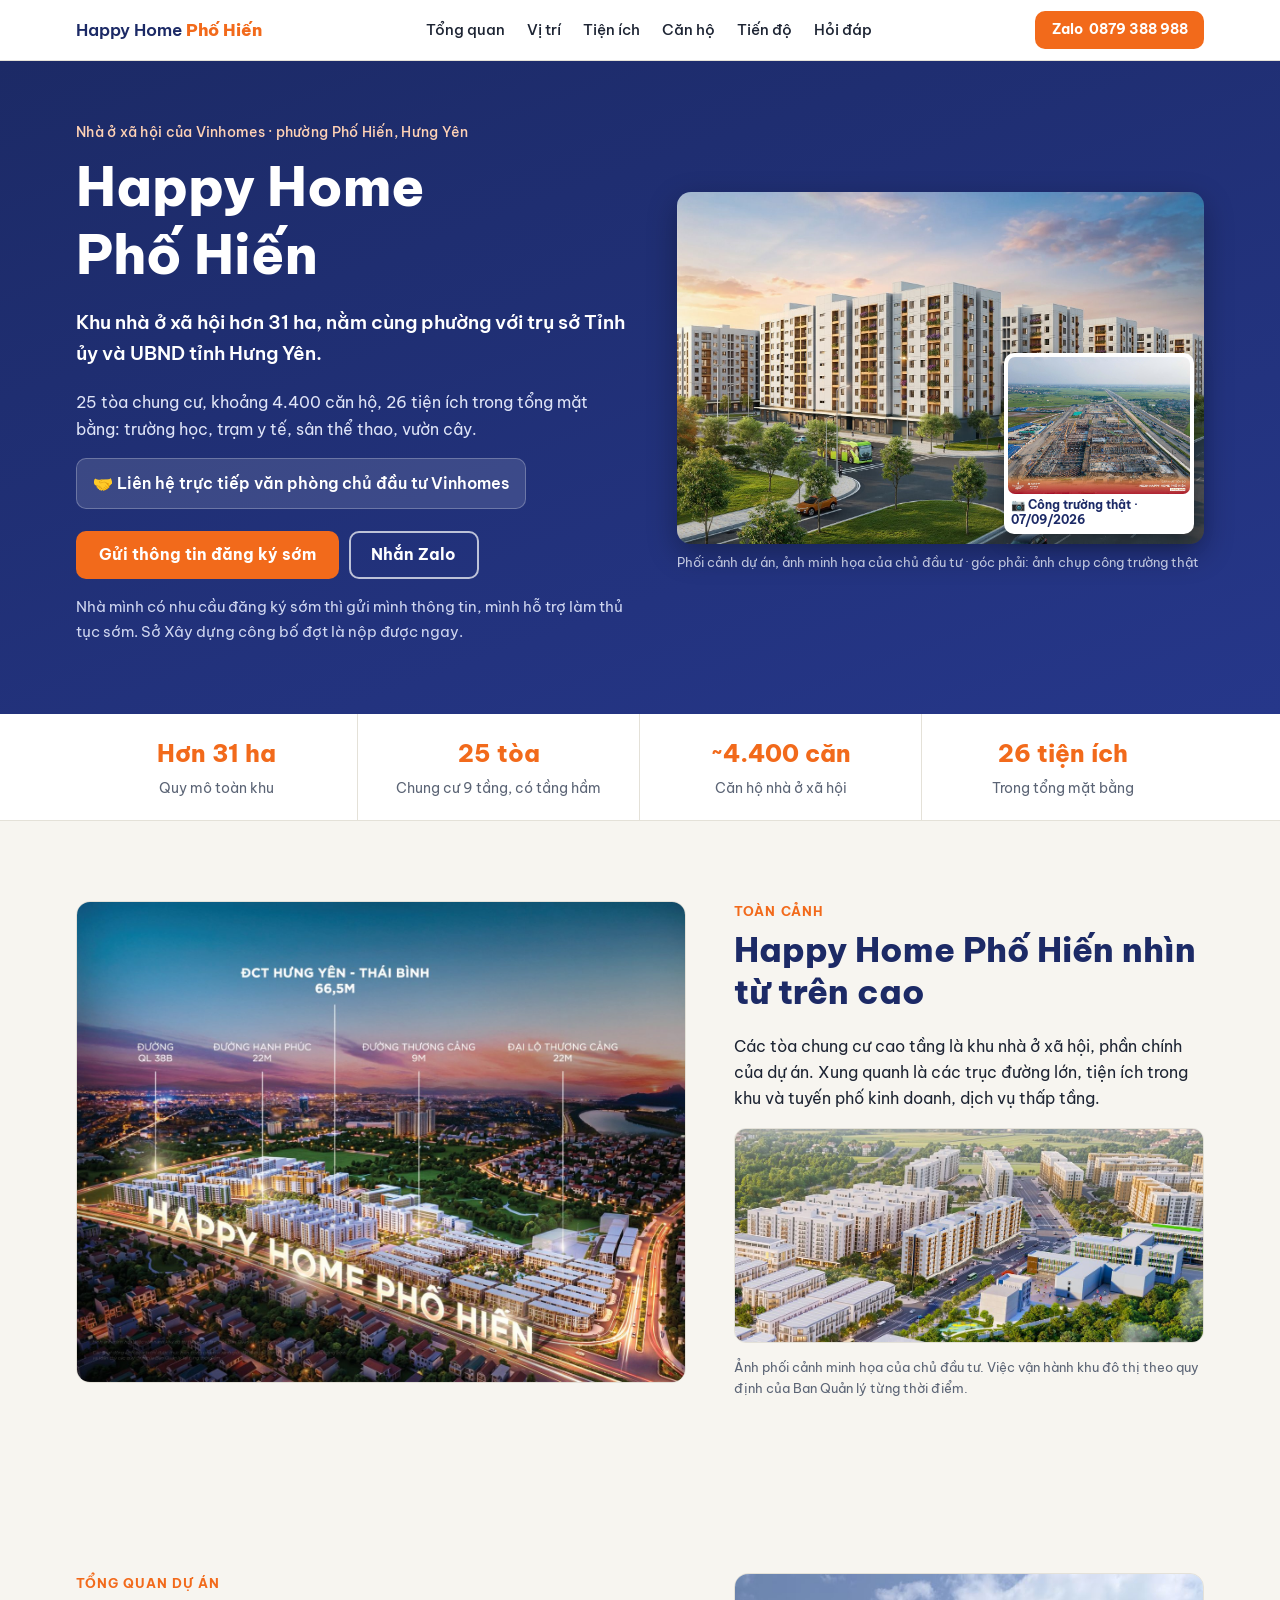
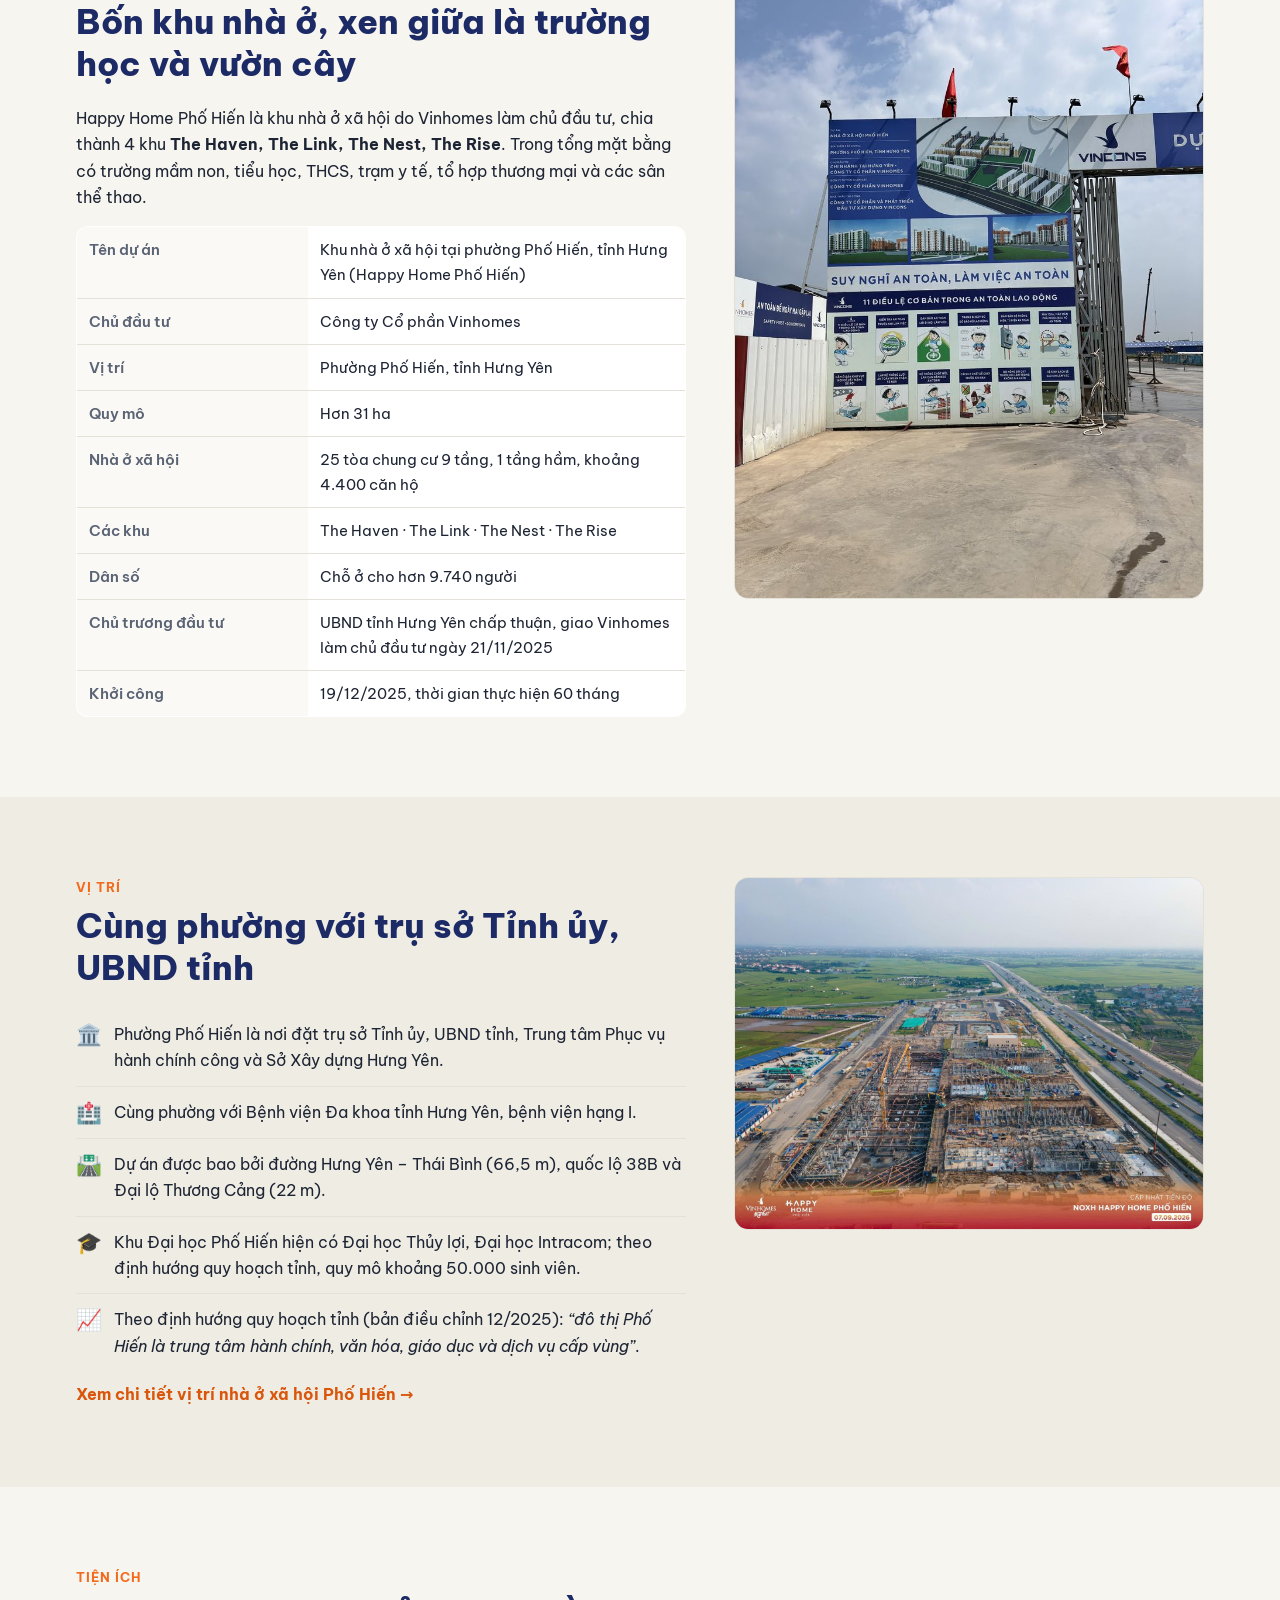
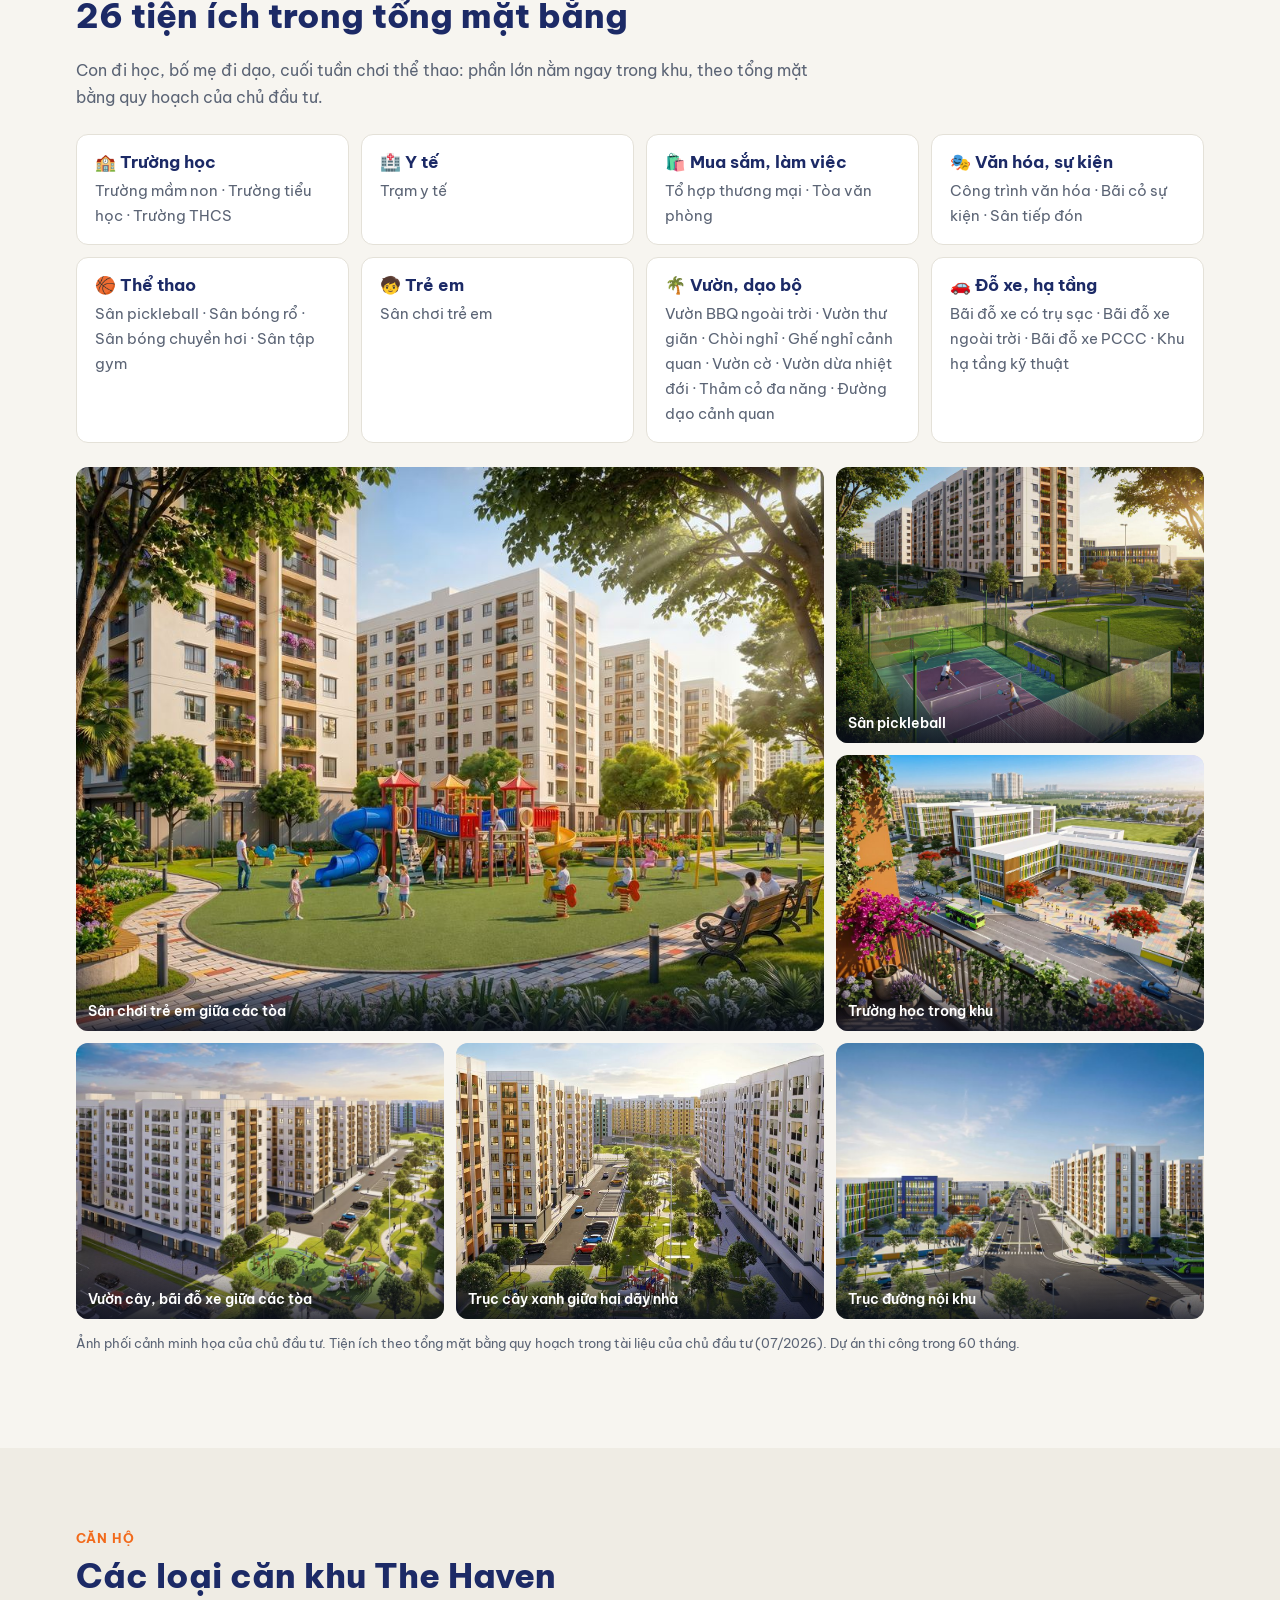
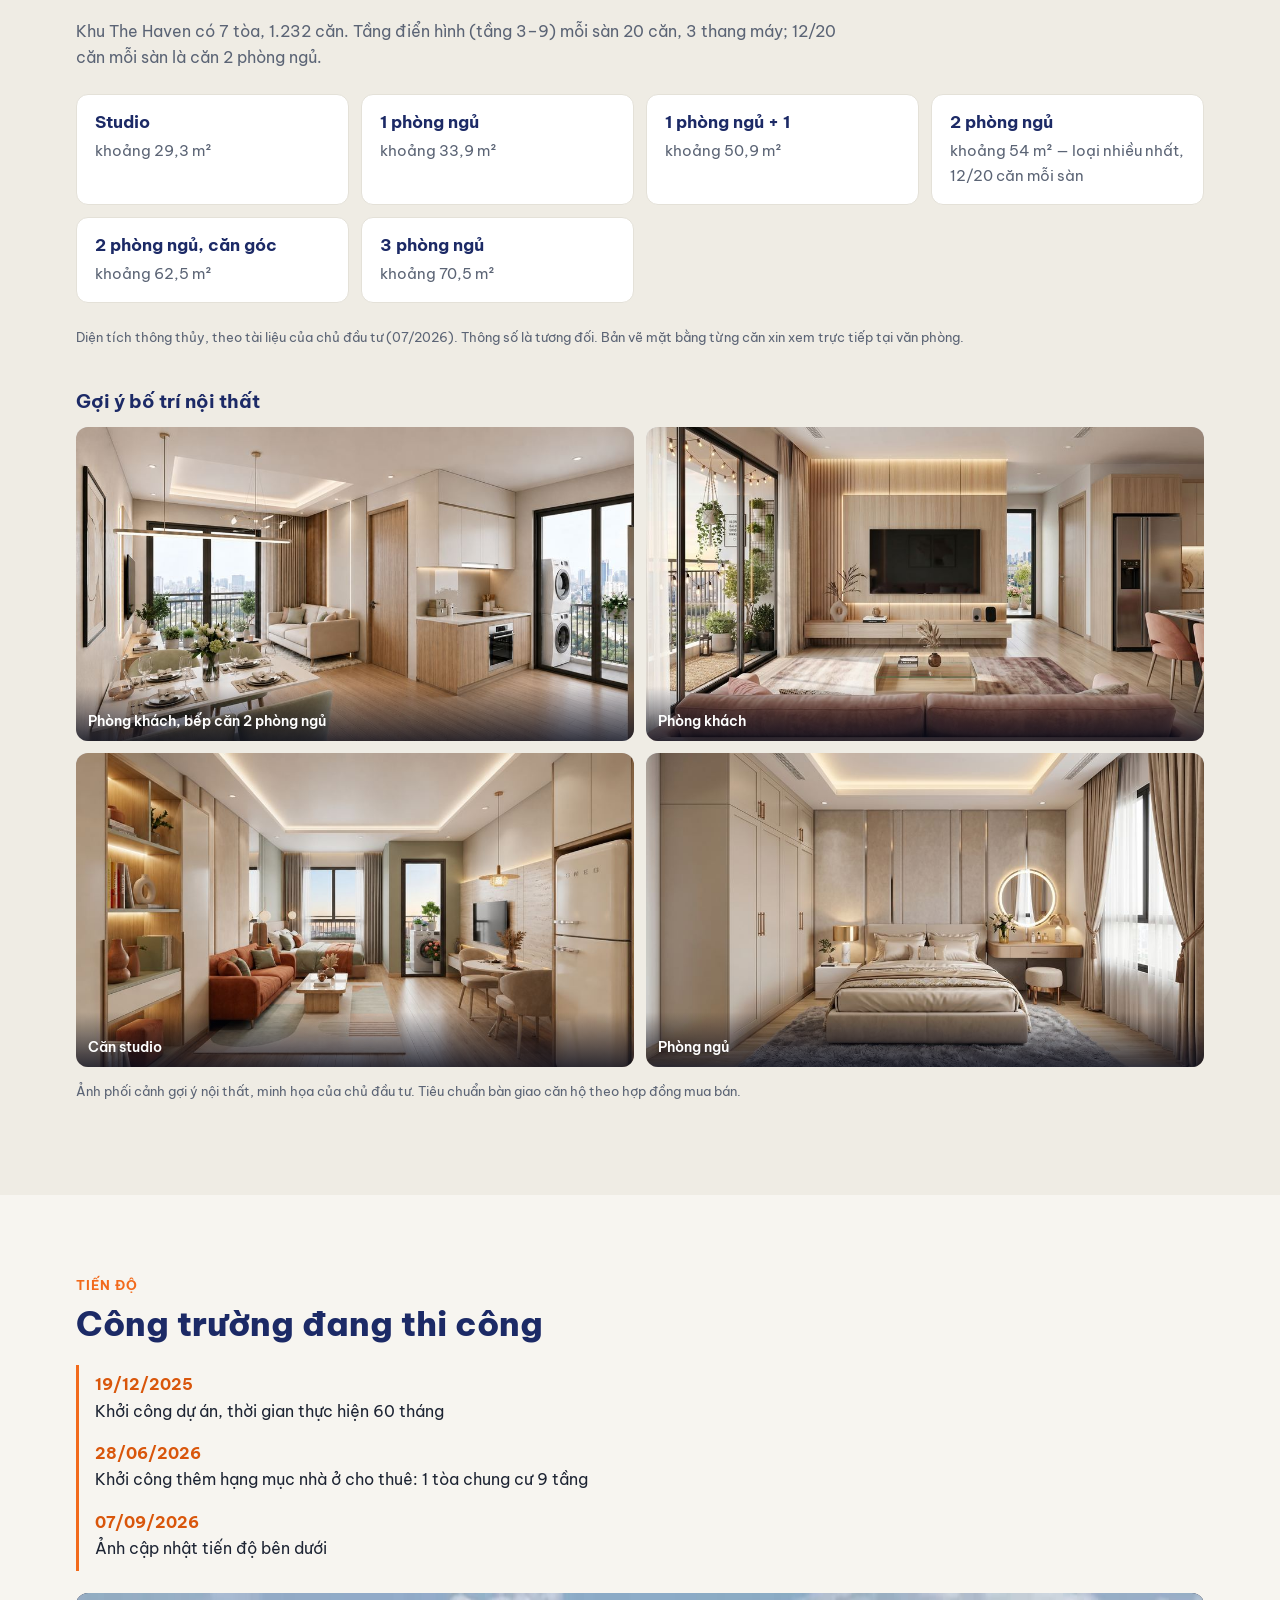
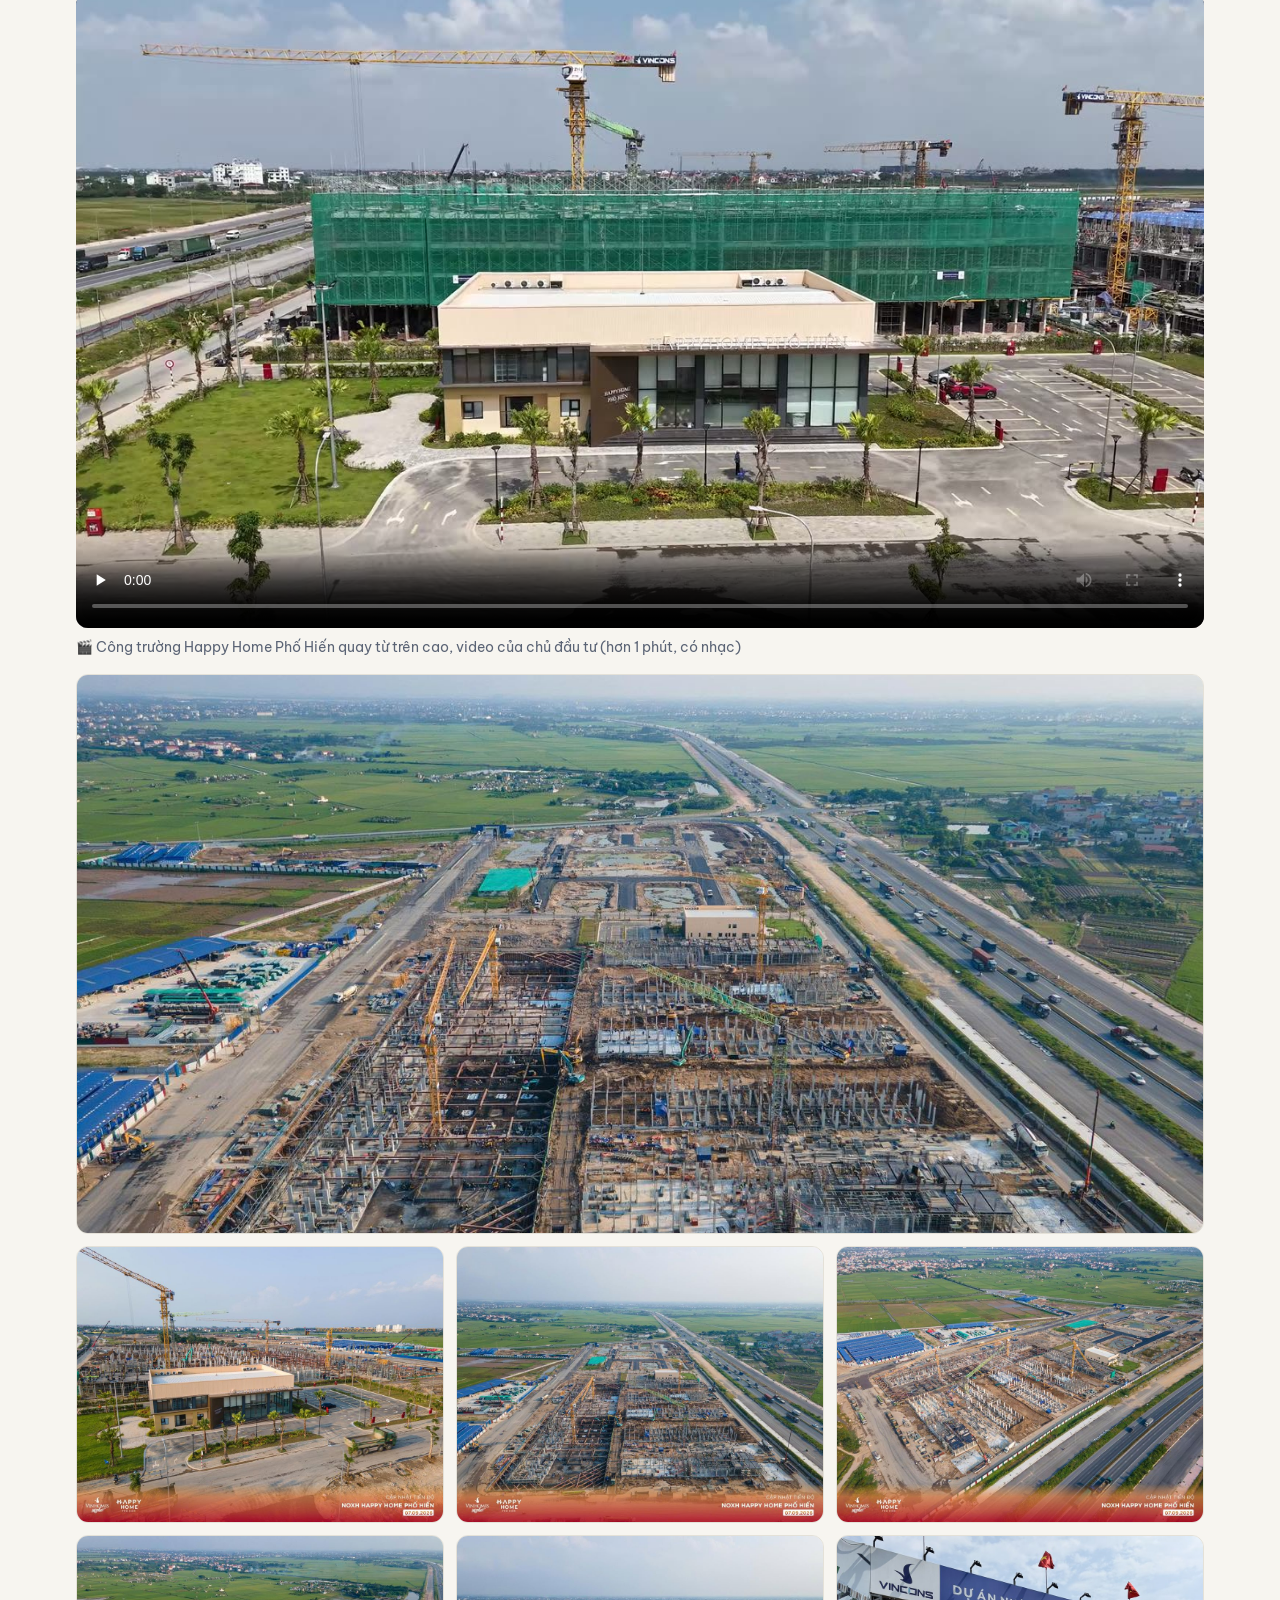
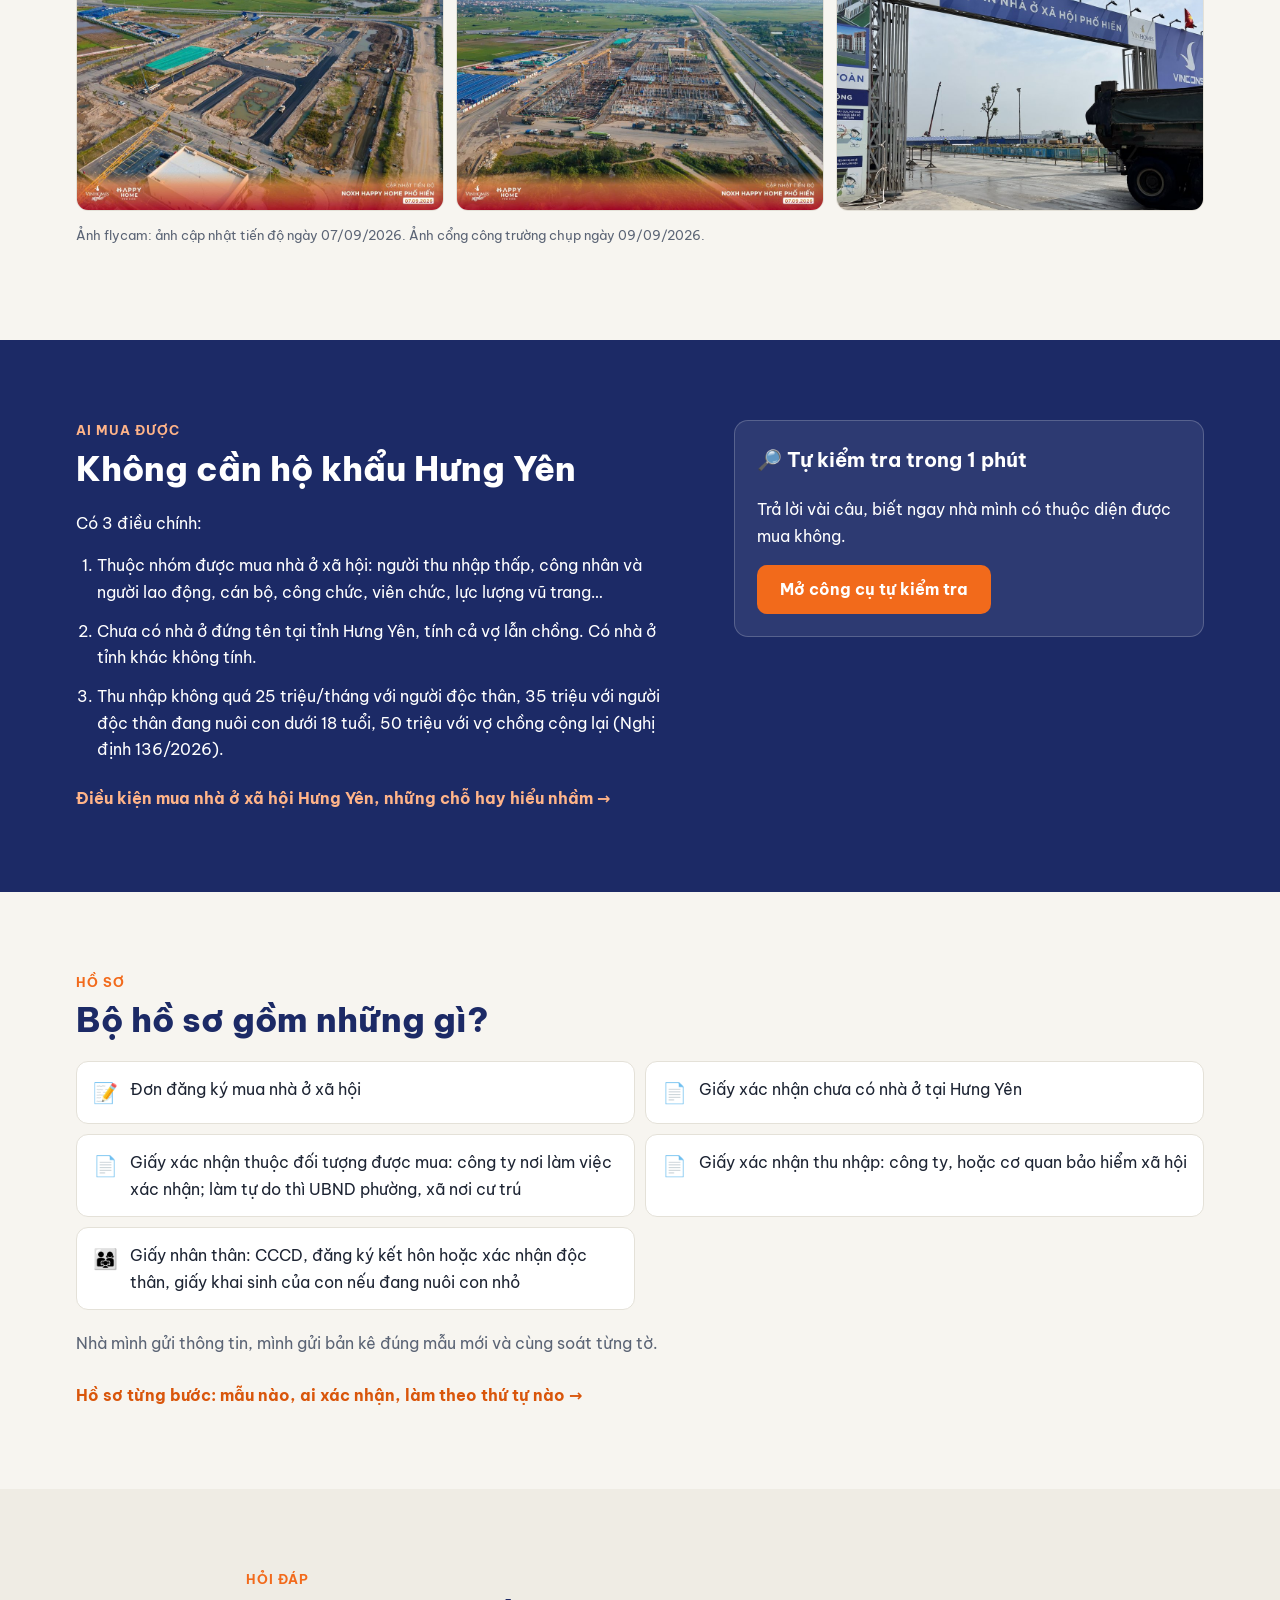
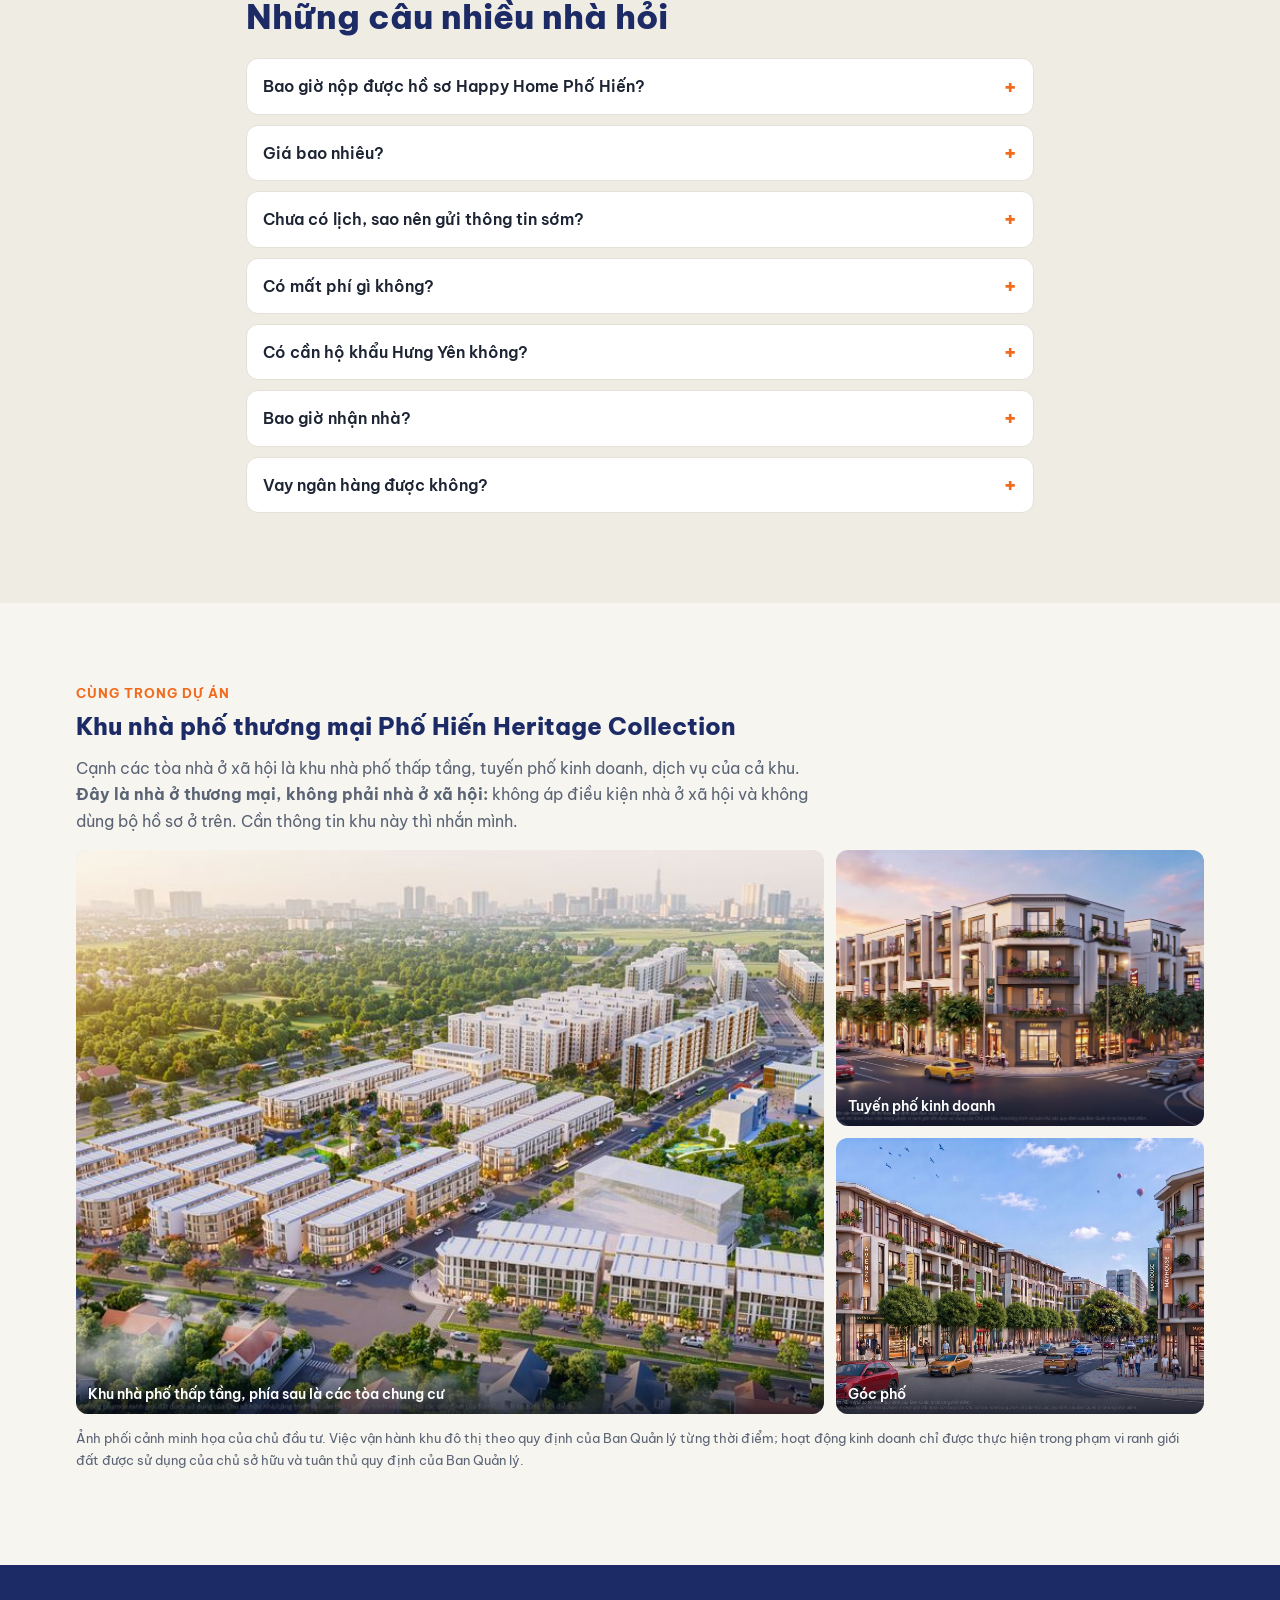
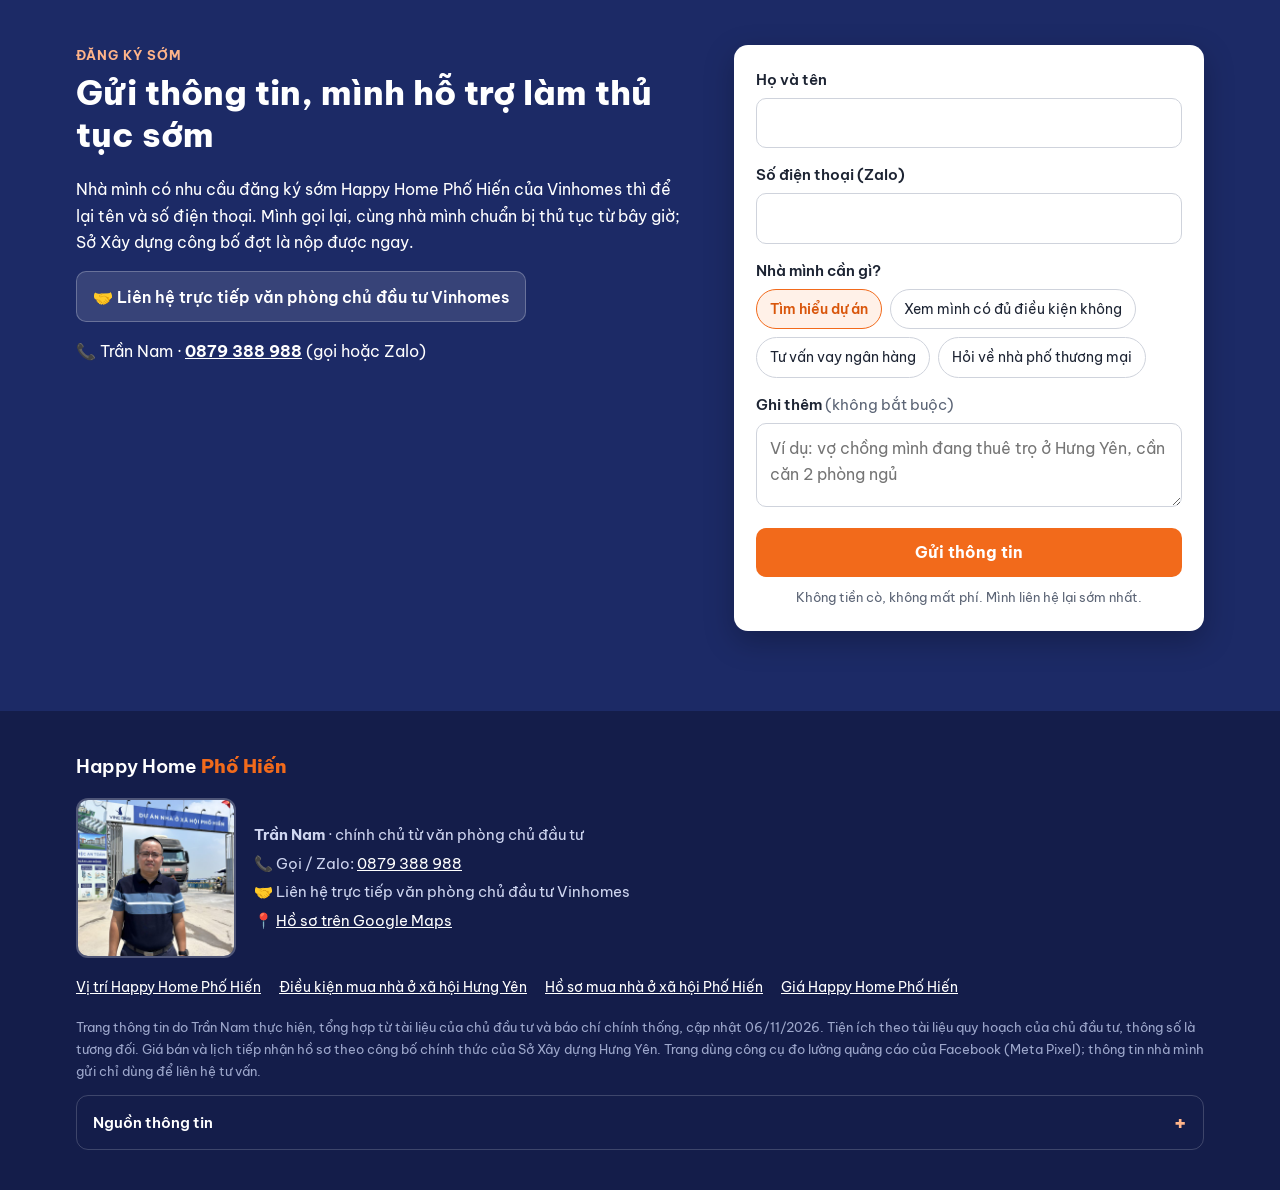
==== commit a83c6280: "Thêm toàn cảnh, video flycam và mục phụ khu nhà phố thương mại Ảnh + video lấy từ bộ tài liệu Phố Hi" ====
--- a/index.html
+++ b/index.html
@@ -80,6 +80,22 @@
   </div>
 </section>
 
+<!-- ── TOÀN CẢNH ────────────────────────────────── -->
+<section id="toan-canh" class="khuc">
+  <div class="khung hai-cot">
+    <figure class="anh-don">
+      <a href="img/tc-toan-canh-dem.jpg" class="mo-lon"><img src="img/tc-toan-canh-dem.jpg" width="1368" height="1080" loading="lazy" alt="Phối cảnh toàn cảnh Happy Home Phố Hiến về đêm, với các trục đường bao quanh dự án"></a>
+    </figure>
+    <div>
+      <p class="nhan-khuc">Toàn cảnh</p>
+      <h2>Happy Home Phố Hiến nhìn từ trên cao</h2>
+      <p>Các tòa chung cư cao tầng là khu nhà ở xã hội, phần chính của dự án. Xung quanh là các trục đường lớn, tiện ích trong khu và tuyến phố kinh doanh, dịch vụ thấp tầng.</p>
+      <a href="img/tc-cum-noxh-lon.jpg" class="mo-lon anh-kem"><img src="img/tc-cum-noxh.jpg" width="1100" height="501" loading="lazy" alt="Phối cảnh cụm các tòa chung cư nhà ở xã hội Happy Home Phố Hiến"></a>
+      <p class="chu-thich">Ảnh phối cảnh minh họa của chủ đầu tư. Việc vận hành khu đô thị theo quy định của Ban Quản lý từng thời điểm.</p>
+    </div>
+  </div>
+</section>
+
 <!-- ── TỔNG QUAN ────────────────────────────────── -->
 <section id="tong-quan" class="khuc">
   <div class="khung hai-cot">
@@ -189,8 +205,14 @@
     <ul class="moc">
       <li><b>19/12/2025</b>Khởi công dự án, thời gian thực hiện 60 tháng</li>
       <li><b>28/06/2026</b>Khởi công thêm hạng mục nhà ở cho thuê: 1 tòa chung cư 9 tầng</li>
-      <li><b>07/09/2026</b>Ảnh cập nhật tiến độ mới nhất bên dưới</li>
+      <li><b>07/09/2026</b>Ảnh cập nhật tiến độ bên dưới</li>
     </ul>
+    <figure class="khung-video">
+      <video controls playsinline preload="none" poster="img/video-bia.jpg" width="1280" height="720">
+        <source src="video/cong-truong-flycam.mp4" type="video/mp4">
+      </video>
+      <figcaption>🎬 Công trường Happy Home Phố Hiến quay từ trên cao, video của chủ đầu tư (hơn 1 phút, có nhạc)</figcaption>
+    </figure>
     <a href="img/tien-do-tren-cao.jpg" class="mo-lon anh-rong"><img src="img/tien-do-tren-cao.jpg" width="1400" height="1050" loading="lazy" alt="Công trường Happy Home Phố Hiến nhìn từ trên cao, cạnh trục đường Hưng Yên – Thái Bình, 07/09/2026"></a>
     <div class="luoi-anh ngang">
       <a href="img/tien-do-1.jpg" class="mo-lon"><img src="img/tien-do-1.jpg" width="1000" height="750" loading="lazy" alt="Ảnh cập nhật tiến độ Happy Home Phố Hiến 07/09/2026"></a>
@@ -238,7 +260,7 @@
       <li><span>📄</span>Giấy xác nhận thu nhập: công ty, hoặc cơ quan bảo hiểm xã hội</li>
       <li><span>👨‍👩‍👧</span>Giấy nhân thân: CCCD, đăng ký kết hôn hoặc xác nhận độc thân, giấy khai sinh của con nếu đang nuôi con nhỏ</li>
     </ul>
-    <p class="dan">Giấy xác nhận có giá trị 12 tháng kể từ ngày ký. Nhà mình gửi thông tin, mình gửi bản kê đúng mẫu mới và cùng soát từng tờ.</p>
+    <p class="dan">Nhà mình gửi thông tin, mình gửi bản kê đúng mẫu mới và cùng soát từng tờ.</p>
     <a class="xem-them" href="/ho-so/">Hồ sơ từng bước: mẫu nào, ai xác nhận, làm theo thứ tự nào →</a>
   </div>
 </section>
@@ -276,6 +298,21 @@
       <summary>Vay ngân hàng được không?</summary>
       <p>Được. Khi đã ký hợp đồng mua, nhà mình vay được Ngân hàng Chính sách xã hội tối đa 80% giá trị hợp đồng, thời hạn tối đa 25 năm. Phần vay là bước sau, bây giờ mình lo trước bộ hồ sơ mua cho chắc.</p>
     </details>
+  </div>
+</section>
+
+<!-- ── KHU THƯƠNG MẠI (phụ, không phải nhà ở xã hội) ── -->
+<section id="nha-pho" class="khuc">
+  <div class="khung">
+    <p class="nhan-khuc">Cùng trong dự án</p>
+    <h2 class="h2-phu">Khu nhà phố thương mại Phố Hiến Heritage Collection</h2>
+    <p class="dan">Cạnh các tòa nhà ở xã hội là khu nhà phố thấp tầng, tuyến phố kinh doanh, dịch vụ của cả khu. <b>Đây là nhà ở thương mại, không phải nhà ở xã hội:</b> không áp điều kiện nhà ở xã hội và không dùng bộ hồ sơ ở trên. Cần thông tin khu này thì nhắn mình.</p>
+    <div class="khung-anh ba-anh">
+      <a href="img/tm-toan-canh-lon.jpg" class="mo-lon lon"><img src="img/tm-toan-canh.jpg" width="960" height="530" loading="lazy" alt="Phối cảnh khu nhà phố thương mại thấp tầng, phía sau là các tòa chung cư"><span>Khu nhà phố thấp tầng, phía sau là các tòa chung cư</span></a>
+      <a href="img/tm-pho-1-lon.jpg" class="mo-lon"><img src="img/tm-pho-1.jpg" width="960" height="559" loading="lazy" alt="Phối cảnh tuyến phố kinh doanh trong khu nhà phố"><span>Tuyến phố kinh doanh</span></a>
+      <a href="img/tm-pho-2-lon.jpg" class="mo-lon"><img src="img/tm-pho-2.jpg" width="960" height="538" loading="lazy" alt="Phối cảnh góc phố trong khu nhà phố"><span>Góc phố</span></a>
+    </div>
+    <p class="chu-thich">Ảnh phối cảnh minh họa của chủ đầu tư. Việc vận hành khu đô thị theo quy định của Ban Quản lý từng thời điểm; hoạt động kinh doanh chỉ được thực hiện trong phạm vi ranh giới đất được sử dụng của chủ sở hữu và tuân thủ quy định của Ban Quản lý.</p>
   </div>
 </section>
 
@@ -299,6 +336,7 @@
         <button type="button" class="on" data-v="Tìm hiểu dự án">Tìm hiểu dự án</button>
         <button type="button" data-v="Xem mình có đủ điều kiện không">Xem mình có đủ điều kiện không</button>
         <button type="button" data-v="Tư vấn vay ngân hàng">Tư vấn vay ngân hàng</button>
+        <button type="button" data-v="Hỏi về nhà phố thương mại">Hỏi về nhà phố thương mại</button>
       </div>
       <label for="ghi">Ghi thêm <span>(không bắt buộc)</span></label>
       <textarea id="ghi" name="ghi" maxlength="500" placeholder="Ví dụ: vợ chồng mình đang thuê trọ ở Hưng Yên, cần căn 2 phòng ngủ"></textarea>
@@ -330,7 +368,7 @@
       <li><a href="/ho-so/">Hồ sơ mua nhà ở xã hội Phố Hiến</a></li>
       <li><a href="/gia/">Giá Happy Home Phố Hiến</a></li>
     </ul>
-    <p class="nho">Trang thông tin do Trần Nam thực hiện, tổng hợp từ tài liệu của chủ đầu tư và báo chí chính thống, cập nhật 22/09/2026. Tiện ích và mặt bằng theo bản vẽ quy hoạch, thông số là tương đối. Giá bán và lịch tiếp nhận hồ sơ theo công bố chính thức của Sở Xây dựng Hưng Yên. Trang dùng công cụ đo lường quảng cáo của Facebook (Meta Pixel); thông tin nhà mình gửi chỉ dùng để liên hệ tư vấn.</p>
+    <p class="nho">Trang thông tin do Trần Nam thực hiện, tổng hợp từ tài liệu của chủ đầu tư và báo chí chính thống, cập nhật 06/11/2026. Tiện ích theo tài liệu quy hoạch của chủ đầu tư, thông số là tương đối. Giá bán và lịch tiếp nhận hồ sơ theo công bố chính thức của Sở Xây dựng Hưng Yên. Trang dùng công cụ đo lường quảng cáo của Facebook (Meta Pixel); thông tin nhà mình gửi chỉ dùng để liên hệ tư vấn.</p>
     <details class="nguon">
       <summary>Nguồn thông tin</summary>
       <ul>
@@ -338,8 +376,9 @@
         <li>Quy mô hơn 31 ha, 25 tòa 9 tầng, khoảng 4.400 căn, hơn 9.740 người, khởi công 19/12/2025, 60 tháng: <a href="https://vnexpress.net/vingroup-xay-25-toa-nha-o-xa-hoi-tai-hung-yen-4995906.html" target="_blank" rel="noopener">VnExpress 19/12/2025</a> · <a href="https://hungyen.gov.vn/khoi-cong-du-an-khu-nha-o-xa-hoi-tai-phuong-pho-hien-c284111.html" target="_blank" rel="noopener">Cổng TTĐT tỉnh Hưng Yên 19/12/2025</a></li>
         <li>Chủ đầu tư, giao đất: <a href="https://znews.vn/vinhomes-vua-duoc-giao-dat-lam-du-an-nha-o-xa-hoi-6000-ty-tai-hung-yen-post1660477.html" target="_blank" rel="noopener">Znews 19/06/2026</a> · <a href="https://vnexpress.net/hung-yen-giao-hon-23-ha-dat-cho-vinhomes-lam-nha-o-xa-hoi-5087892.html" target="_blank" rel="noopener">VnExpress 20/06/2026</a></li>
         <li>Hạng mục nhà ở cho thuê 28/06/2026: <a href="https://danviet.vn/vingroup-khoi-cong-cong-trinh-nha-o-cho-thue-du-an-nha-o-xa-hoi-phuong-pho-hien-tinh-hung-yen-d1438903.html" target="_blank" rel="noopener">Dân Việt 28/06/2026</a></li>
-        <li>4 khu, 26 tiện ích, đường bao, mặt bằng khu The Haven: tài liệu bán hàng Vinhomes Happy Home Phố Hiến, bản 01/07/2026</li>
-        <li>Ảnh phối cảnh dự án, phối cảnh 3D căn hộ, gợi ý nội thất: bộ ảnh minh họa của chủ đầu tư, 07/2026</li>
+        <li>4 khu, 26 tiện ích, đường bao, thông tin khu The Haven: tài liệu bán hàng Vinhomes Happy Home Phố Hiến, bản 01/07/2026</li>
+        <li>Ảnh phối cảnh dự án, gợi ý nội thất: bộ ảnh minh họa của chủ đầu tư, 07/2026</li>
+        <li>Ảnh toàn cảnh, khu nhà phố thương mại, video công trường: tài liệu Phố Hiến Heritage Collection của chủ đầu tư, 11/2026</li>
         <li>Định hướng đô thị Phố Hiến, Khu Đại học 50.000 sinh viên: <a href="https://mediacdn.vietnammoi.vn/1881912202208777/files/2025/12/25/3---20122025bc-tom-tat-dcqh-tinh-hung-yen-20251225123709476.pdf" target="_blank" rel="noopener">Báo cáo tóm tắt điều chỉnh quy hoạch tỉnh Hưng Yên, 12/2025</a> · <a href="https://baotintuc.vn/giao-duc/hung-yen-quyet-tam-xay-dung-thanh-cong-khu-dai-hoc-pho-hien-20251218194620729.htm" target="_blank" rel="noopener">Báo Tin tức 18/12/2025</a></li>
         <li>Bệnh viện Đa khoa tỉnh hạng I: <a href="https://benhandientu.moh.gov.vn/benh-vien/656/benh-vien-da-khoa-tinh-hung-yen" target="_blank" rel="noopener">Cổng bệnh án điện tử Bộ Y tế</a></li>
         <li>Mức thu nhập 25 / 35 / 50 triệu: Nghị định 136/2026/NĐ-CP (sửa Điều 30 Nghị định 100/2024/NĐ-CP)</li>
--- a/style.css
+++ b/style.css
@@ -121,6 +121,15 @@
 .moc{list-style:none;padding:0;margin:0 0 22px;border-left:3px solid var(--cam)}
 .moc li{padding:6px 0 10px 16px}
 .moc b{display:block;color:var(--cam-dam)}
+
+.khung-video{margin:0 0 16px}
+.khung-video video{display:block;width:100%;height:auto;aspect-ratio:16/9;border-radius:12px;background:#10162f}
+.khung-video figcaption{font-size:.85rem;color:var(--mo);margin-top:8px}
+
+/* toàn cảnh + khu thương mại (phụ) */
+.anh-kem img{width:100%;border-radius:12px;border:1px solid var(--vien)}
+.h2-phu{font-size:clamp(1.2rem,3vw,1.5rem)}
+.khung-anh.ba-anh a:last-child{grid-column:auto;aspect-ratio:4/3}
 
 /* ai mua được */
 .ds-so{padding-left:1.3em;margin:0}
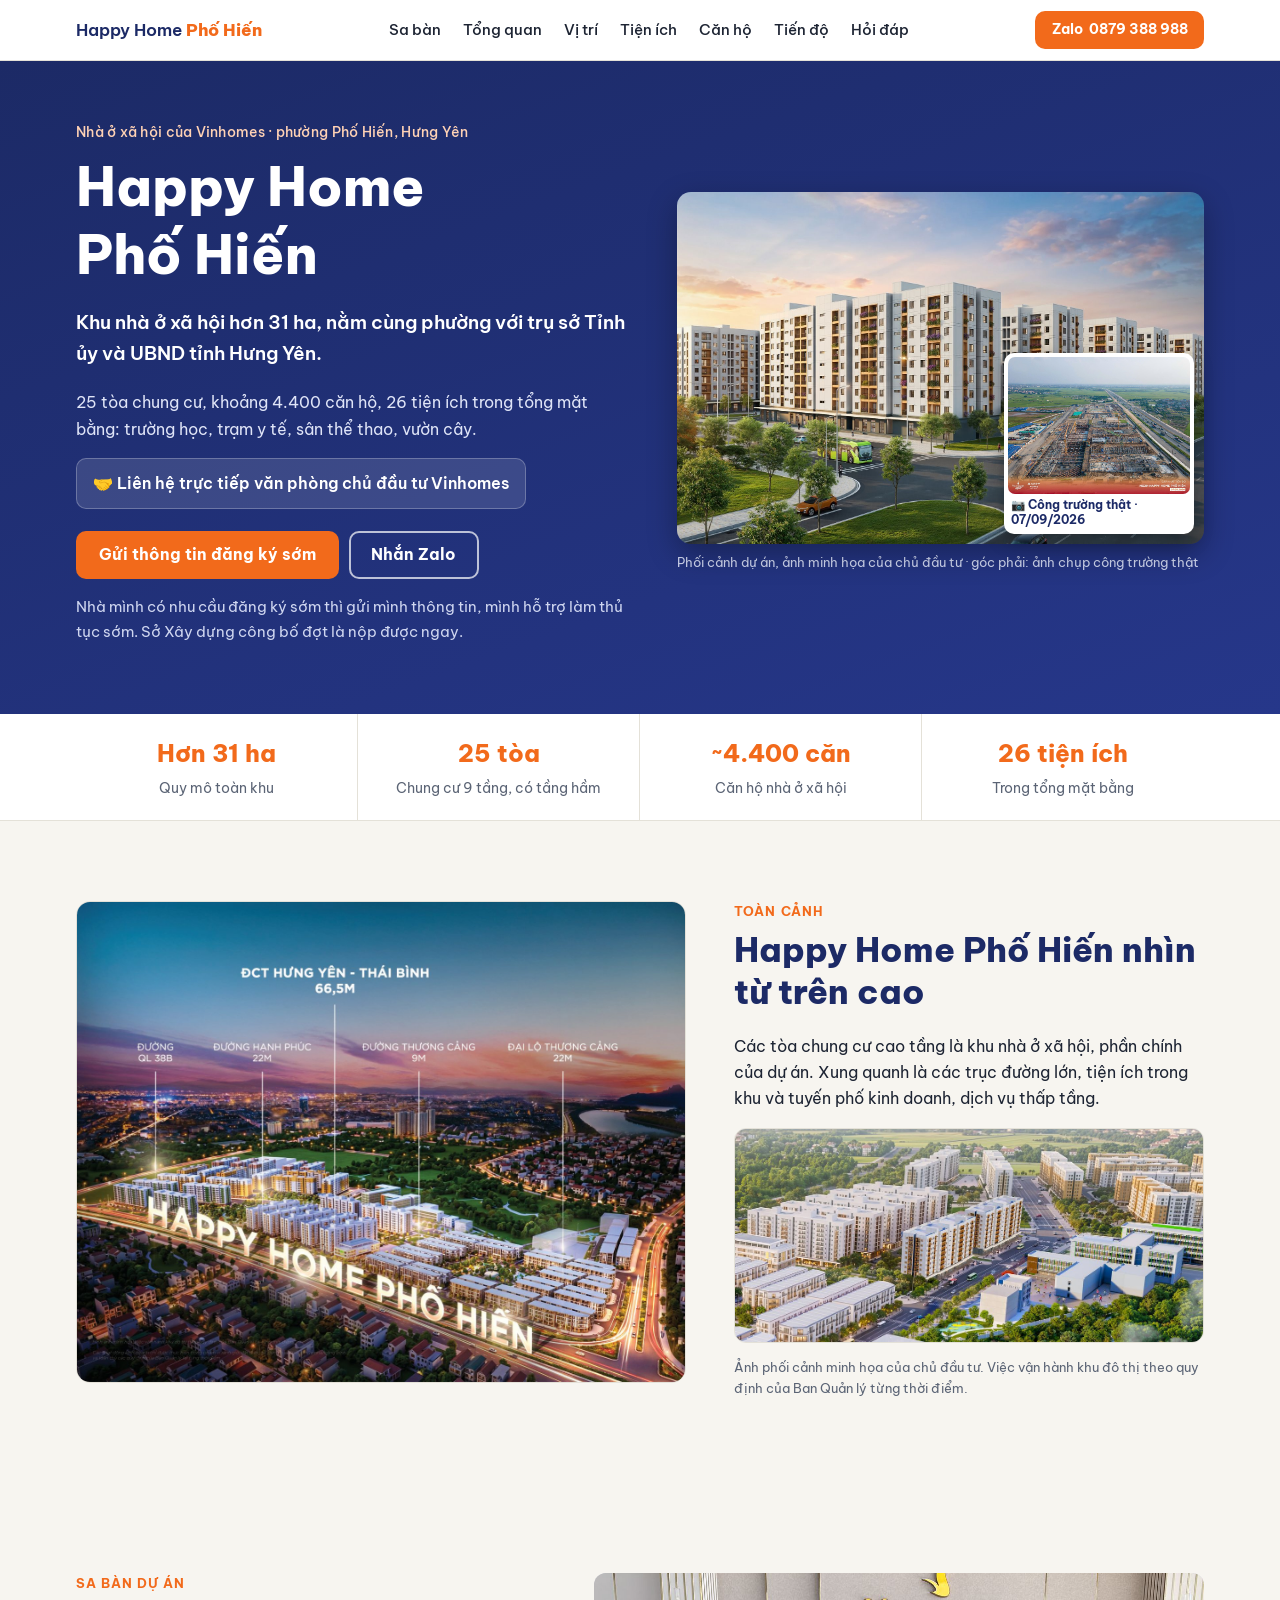
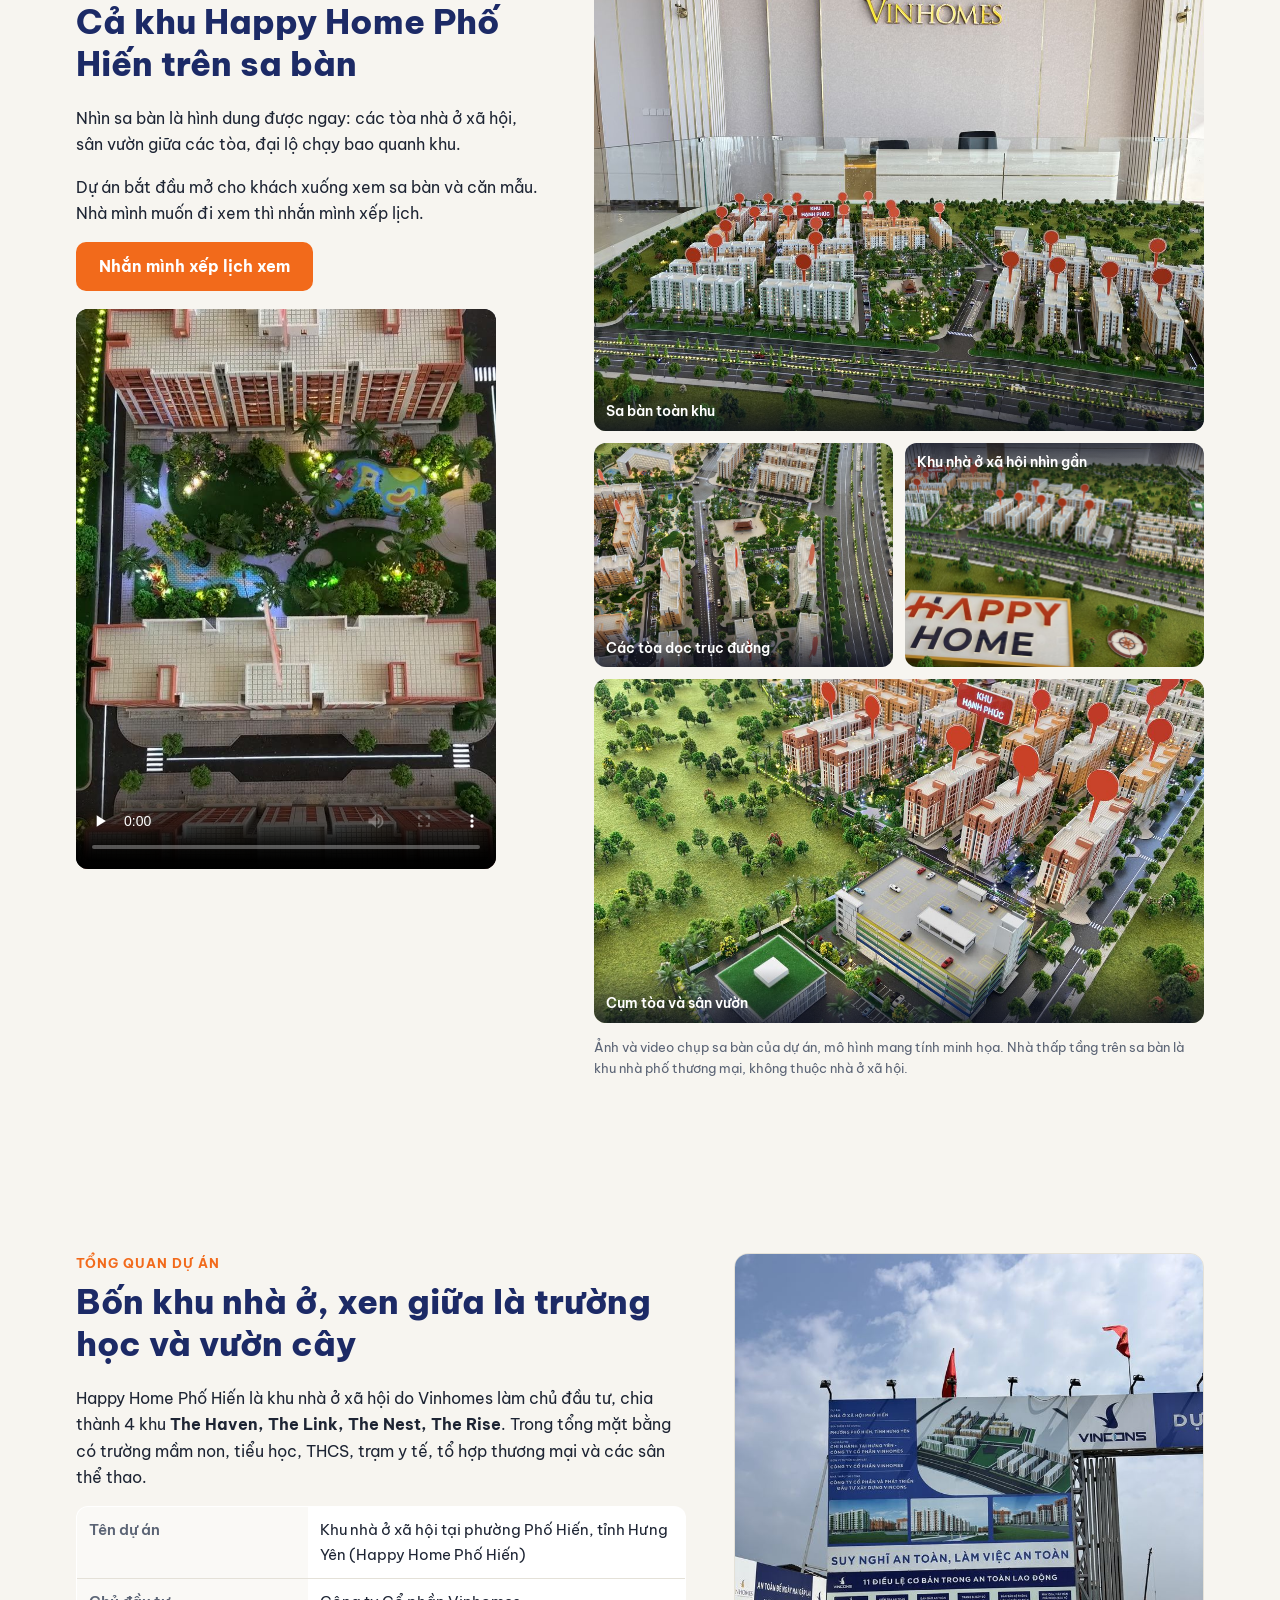
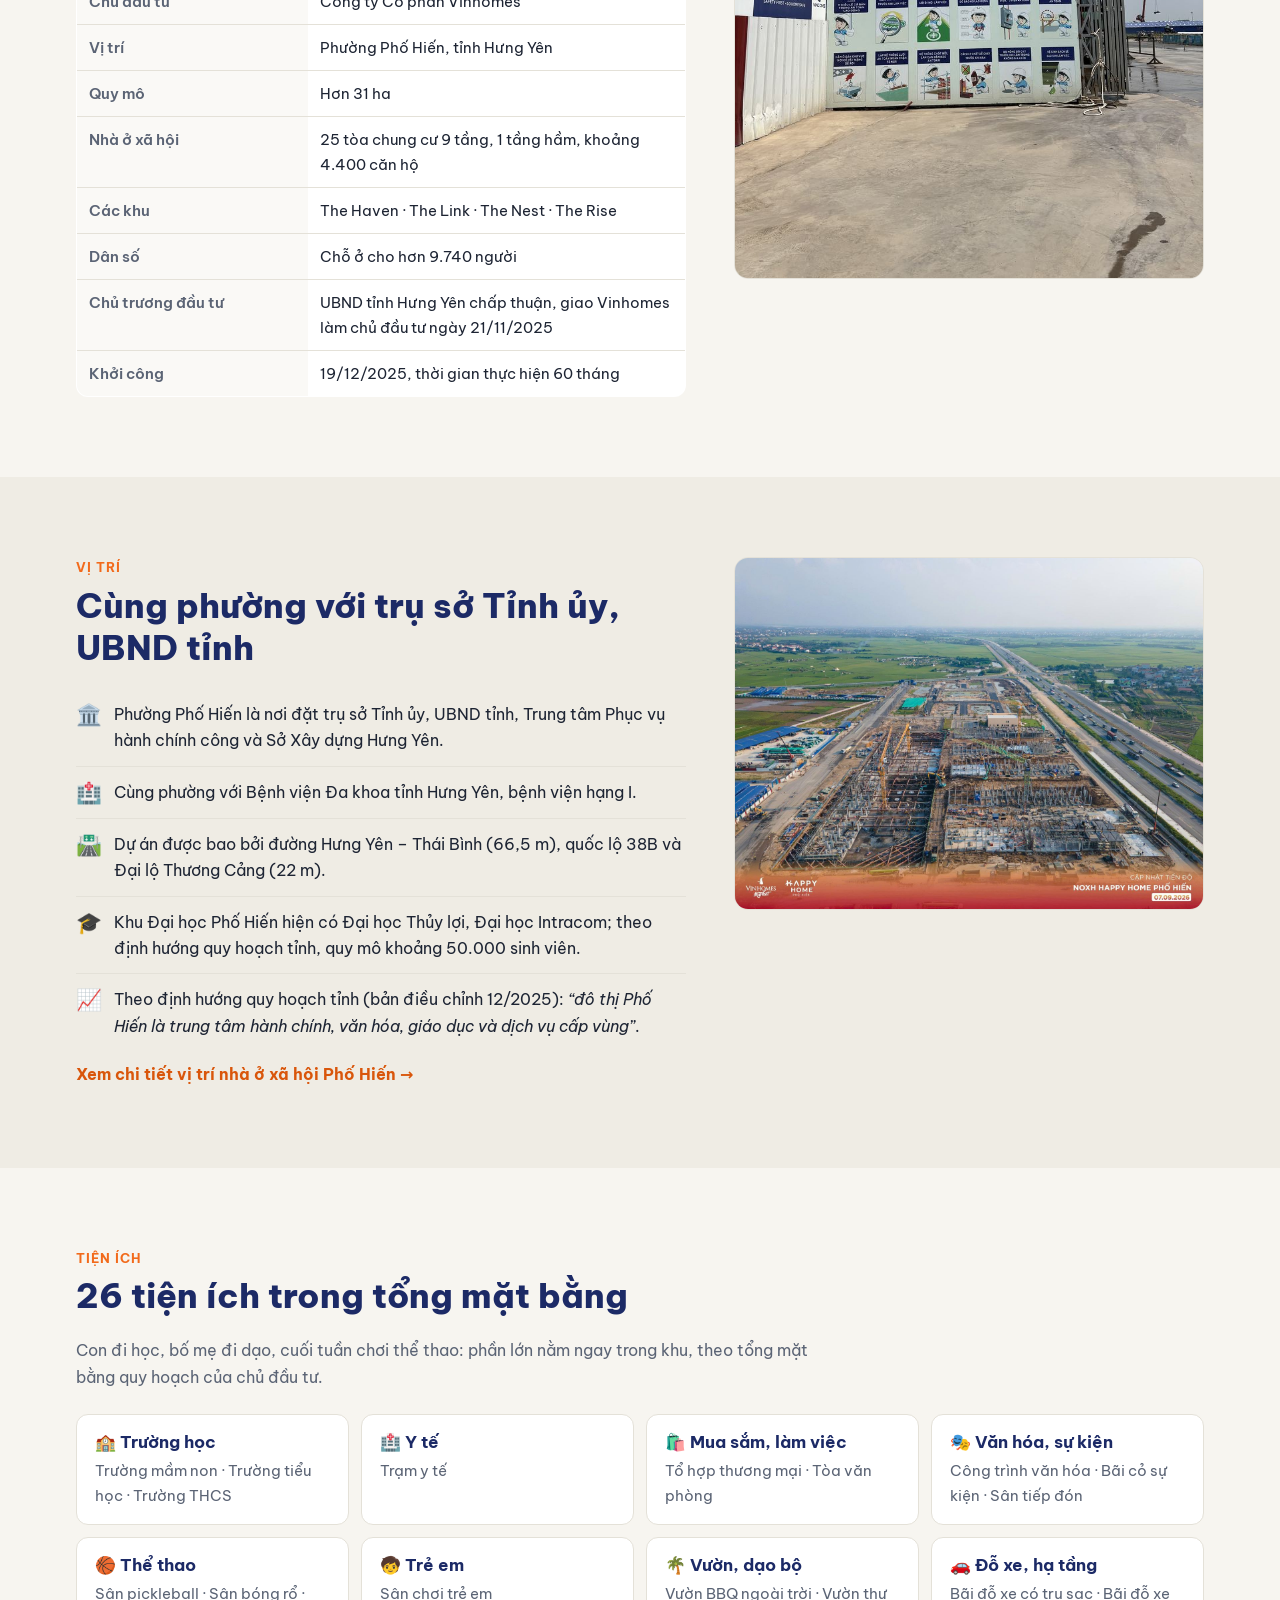
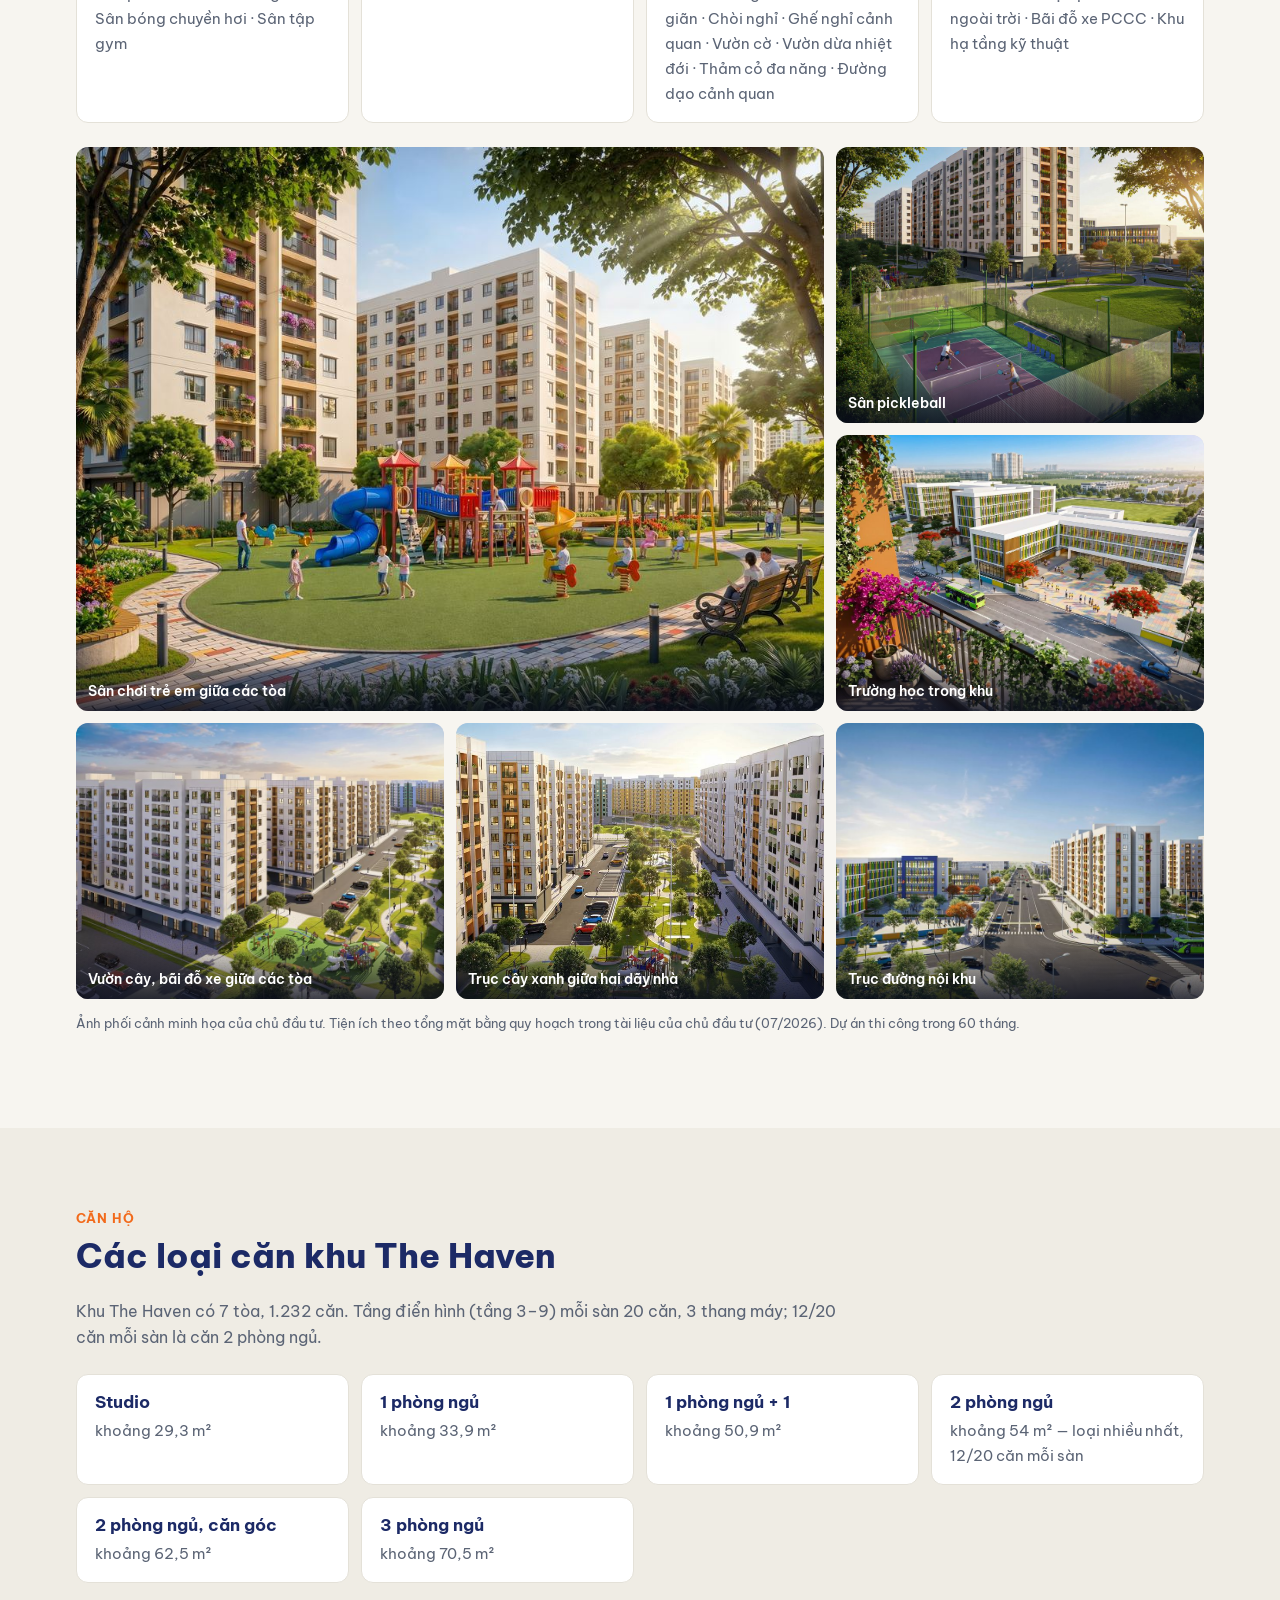
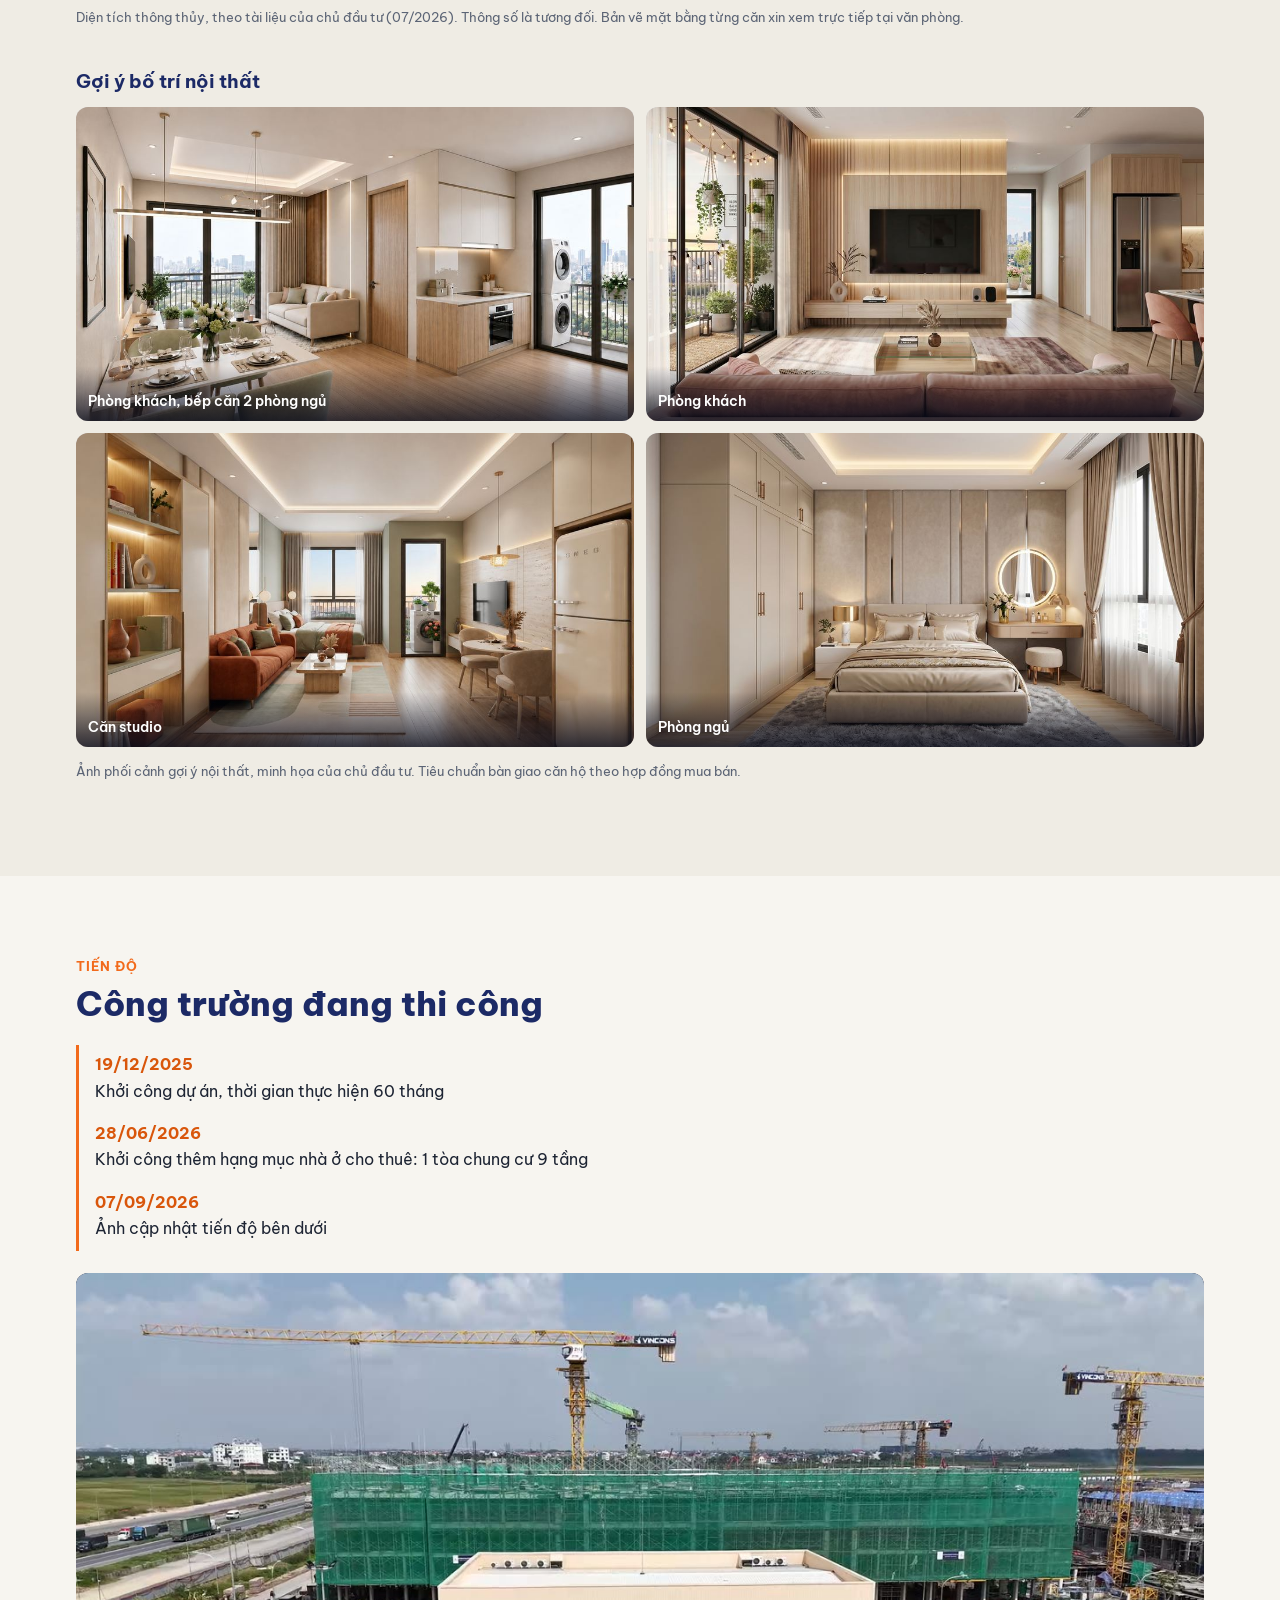
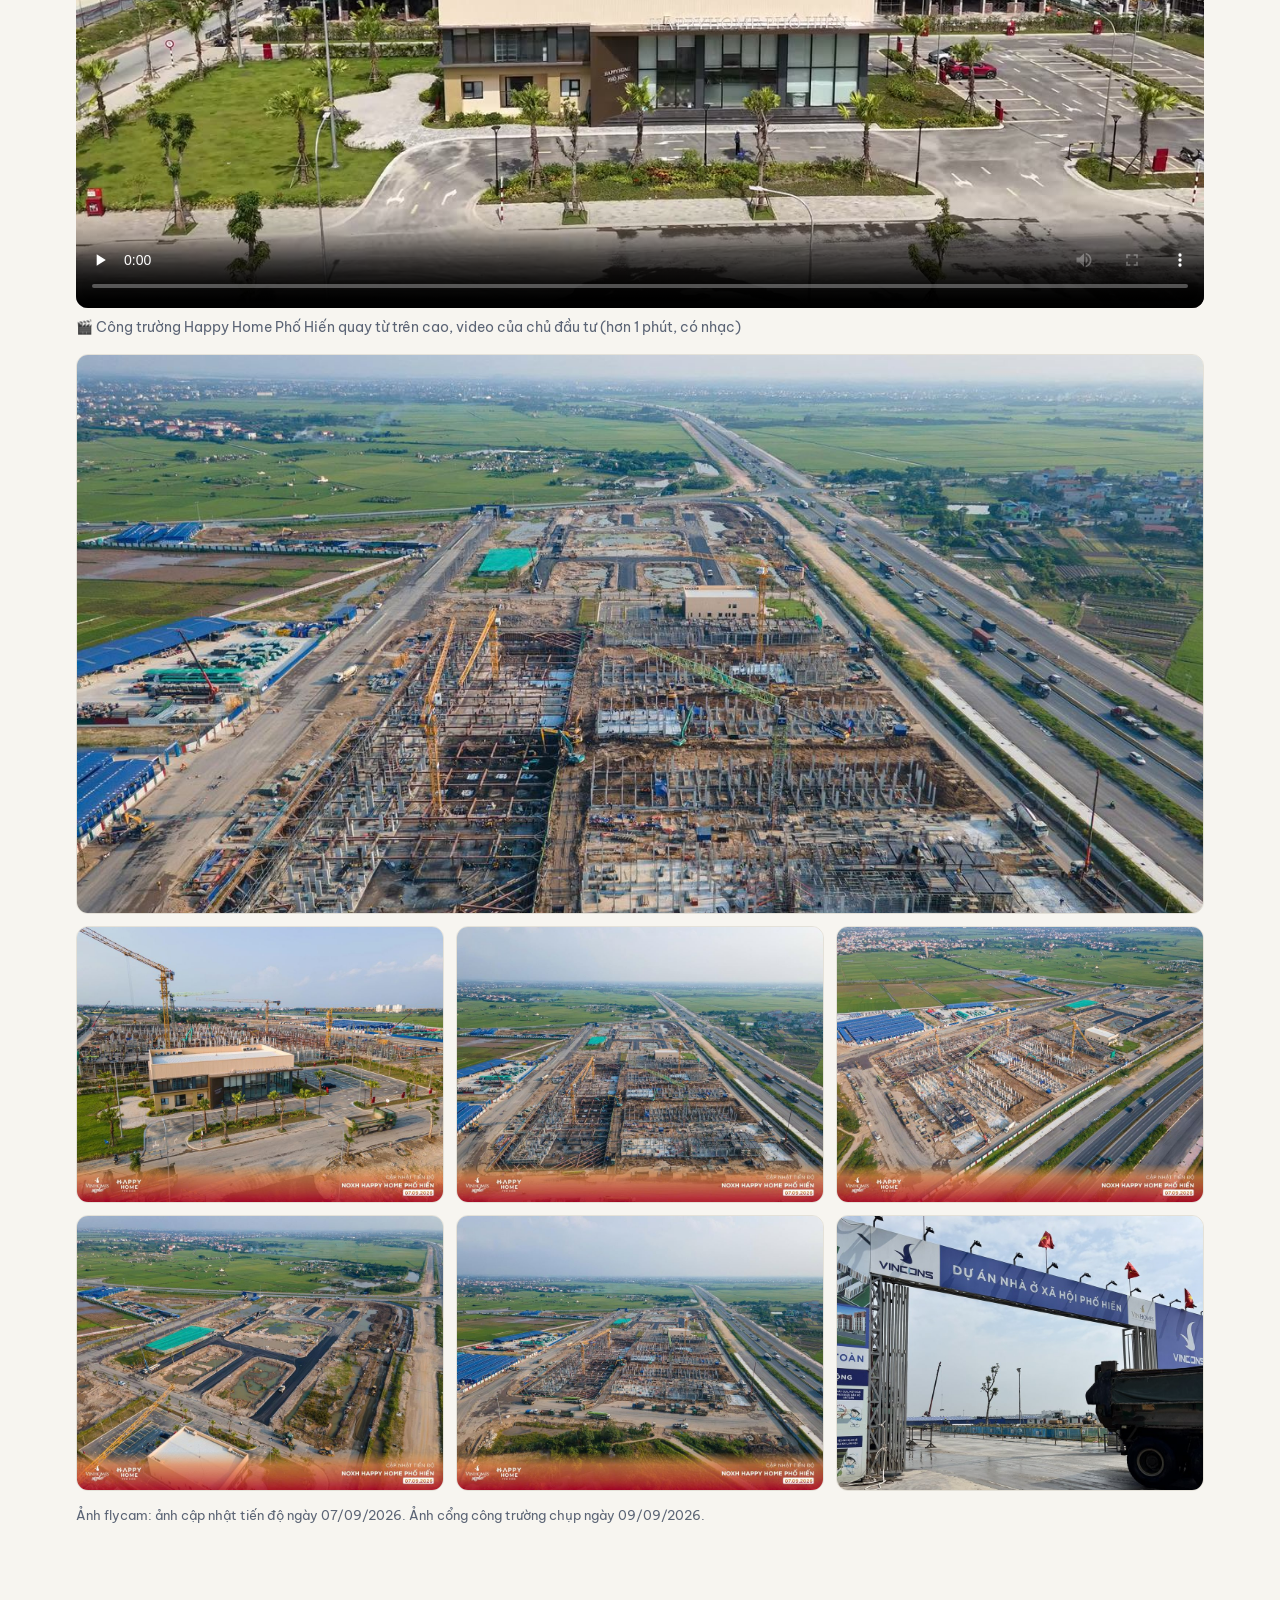
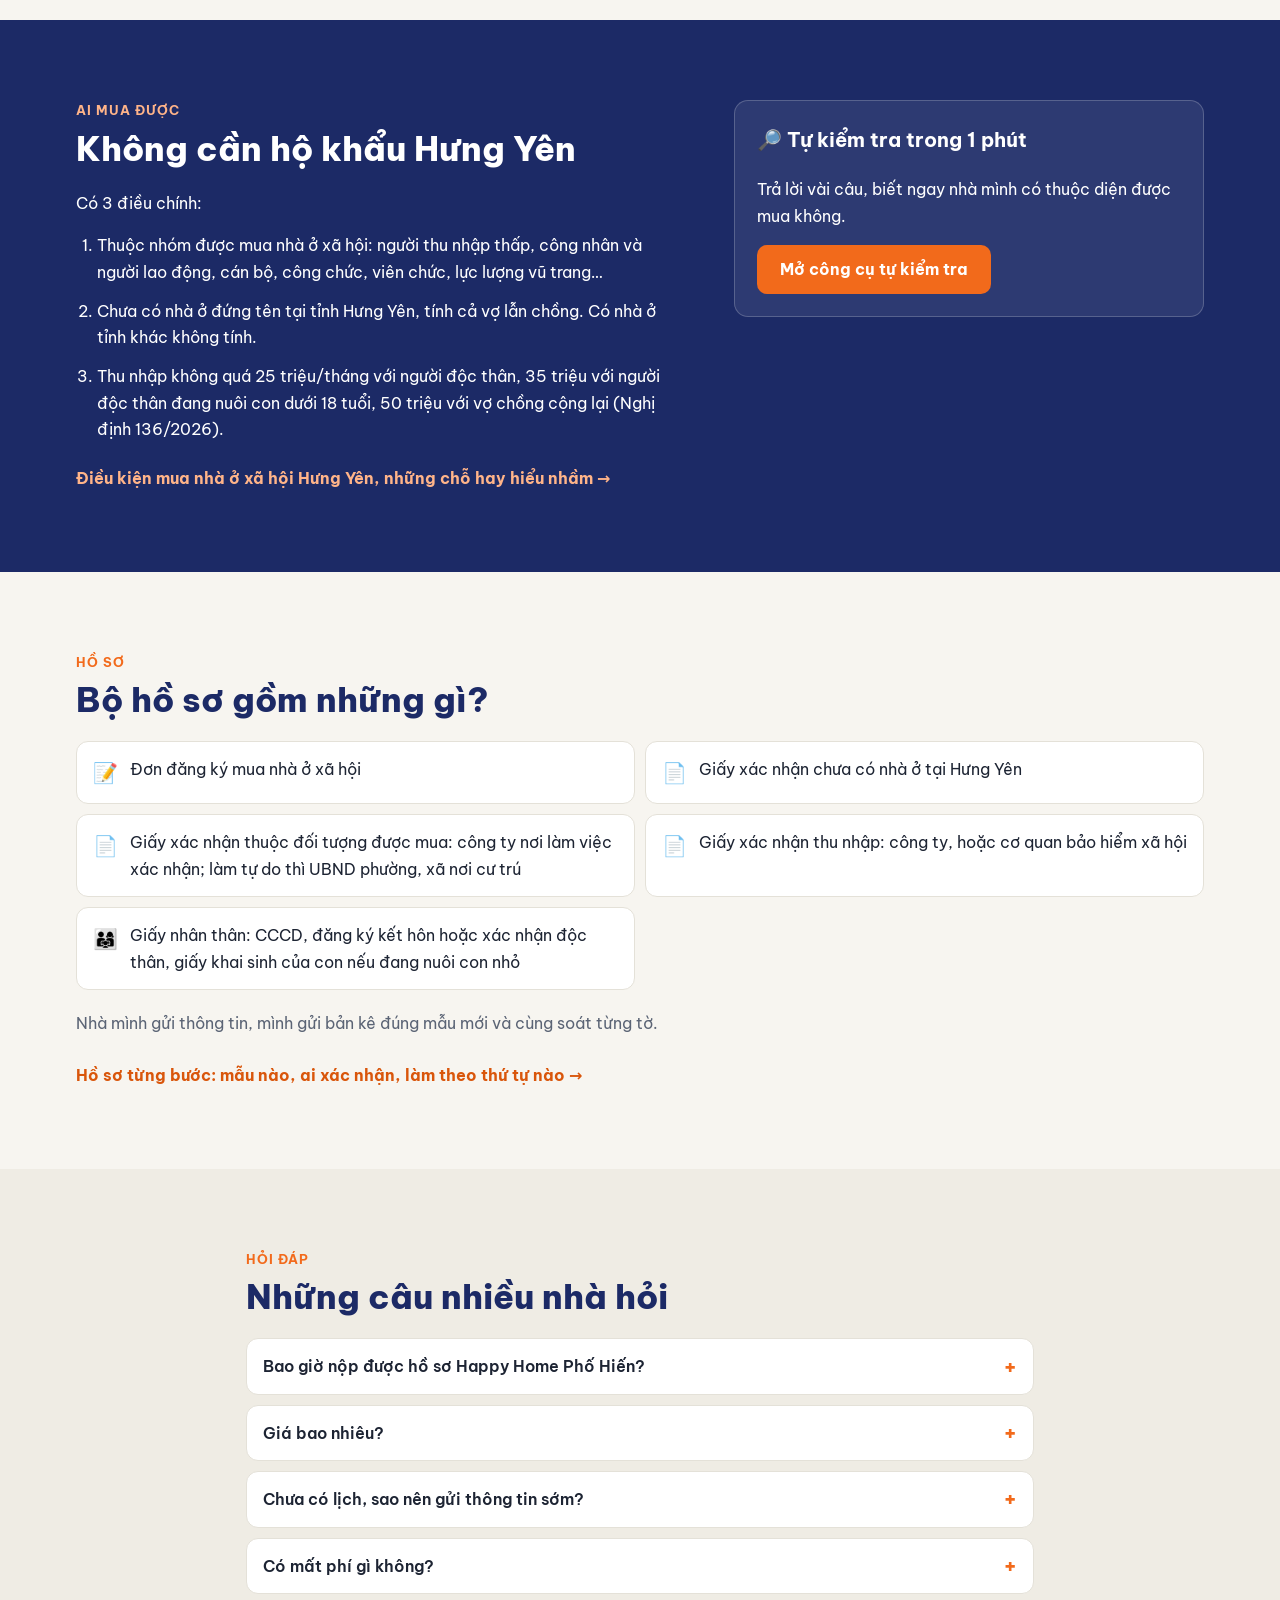
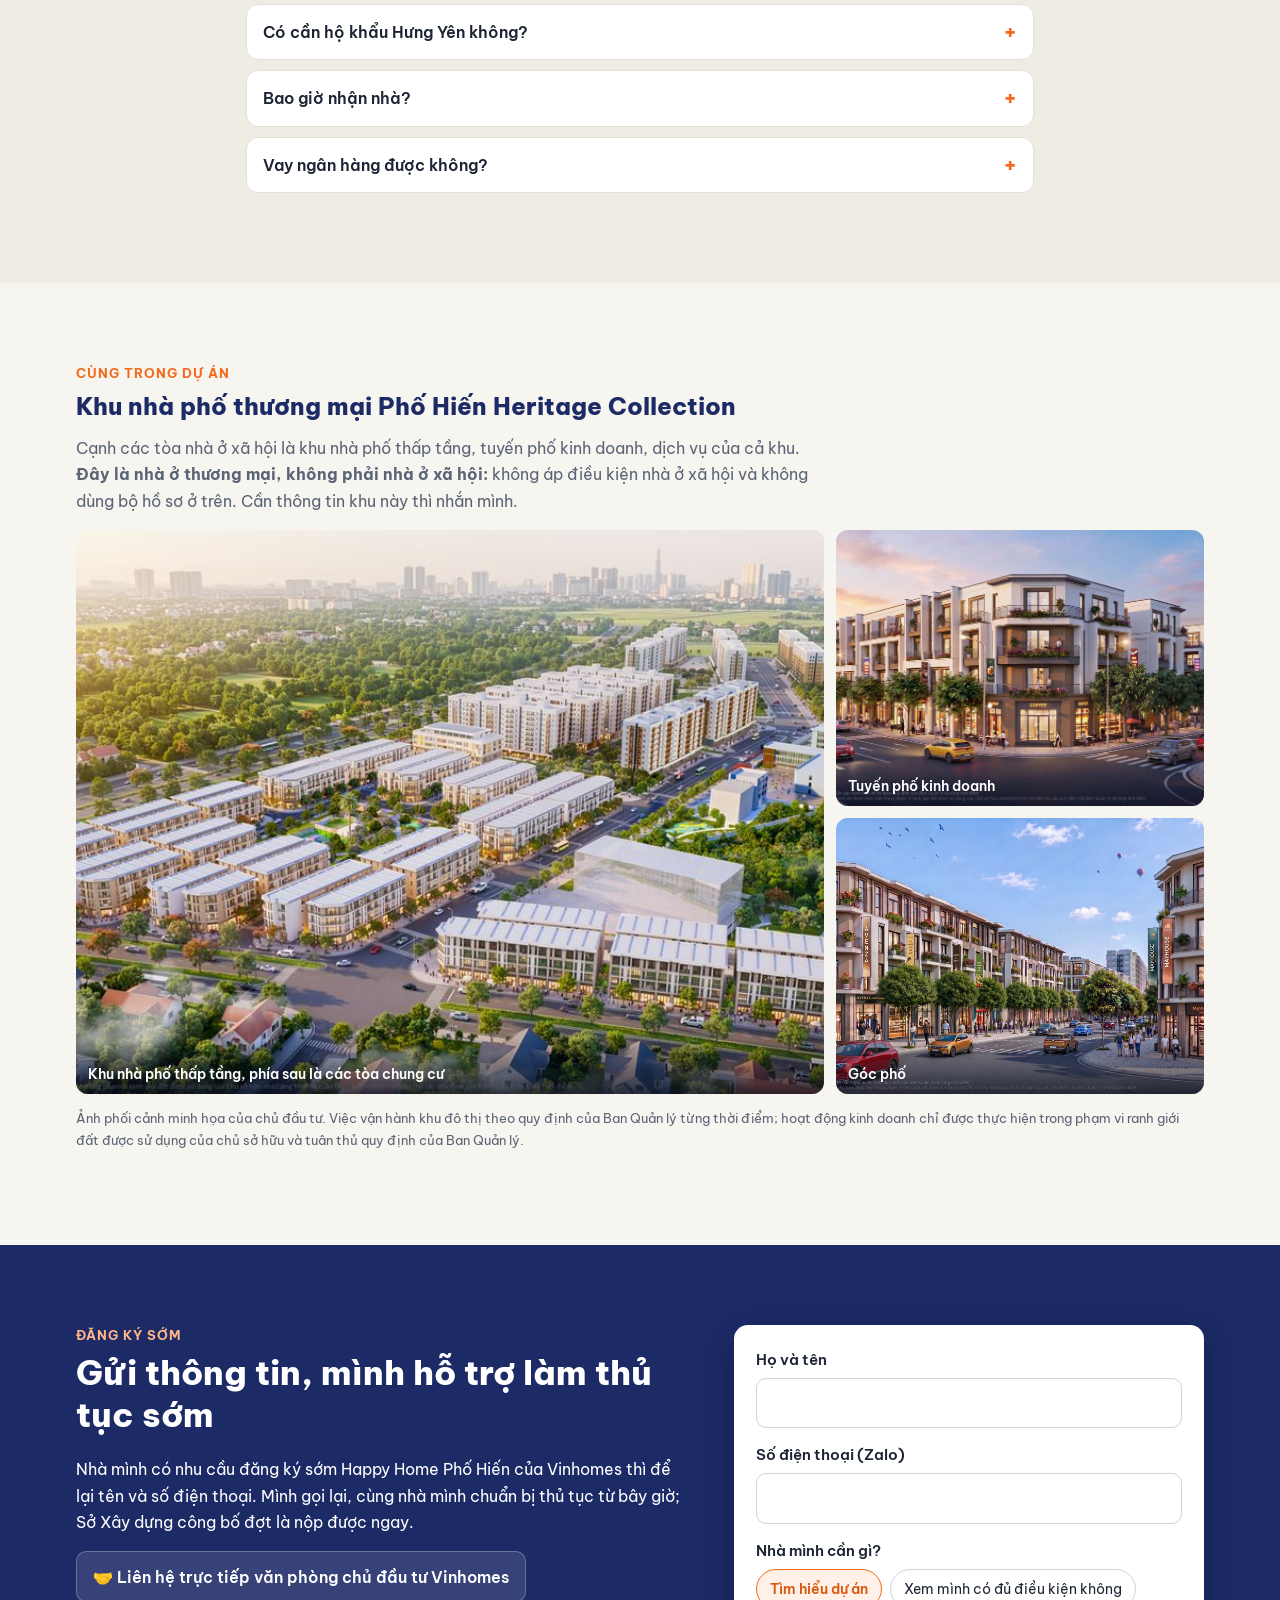
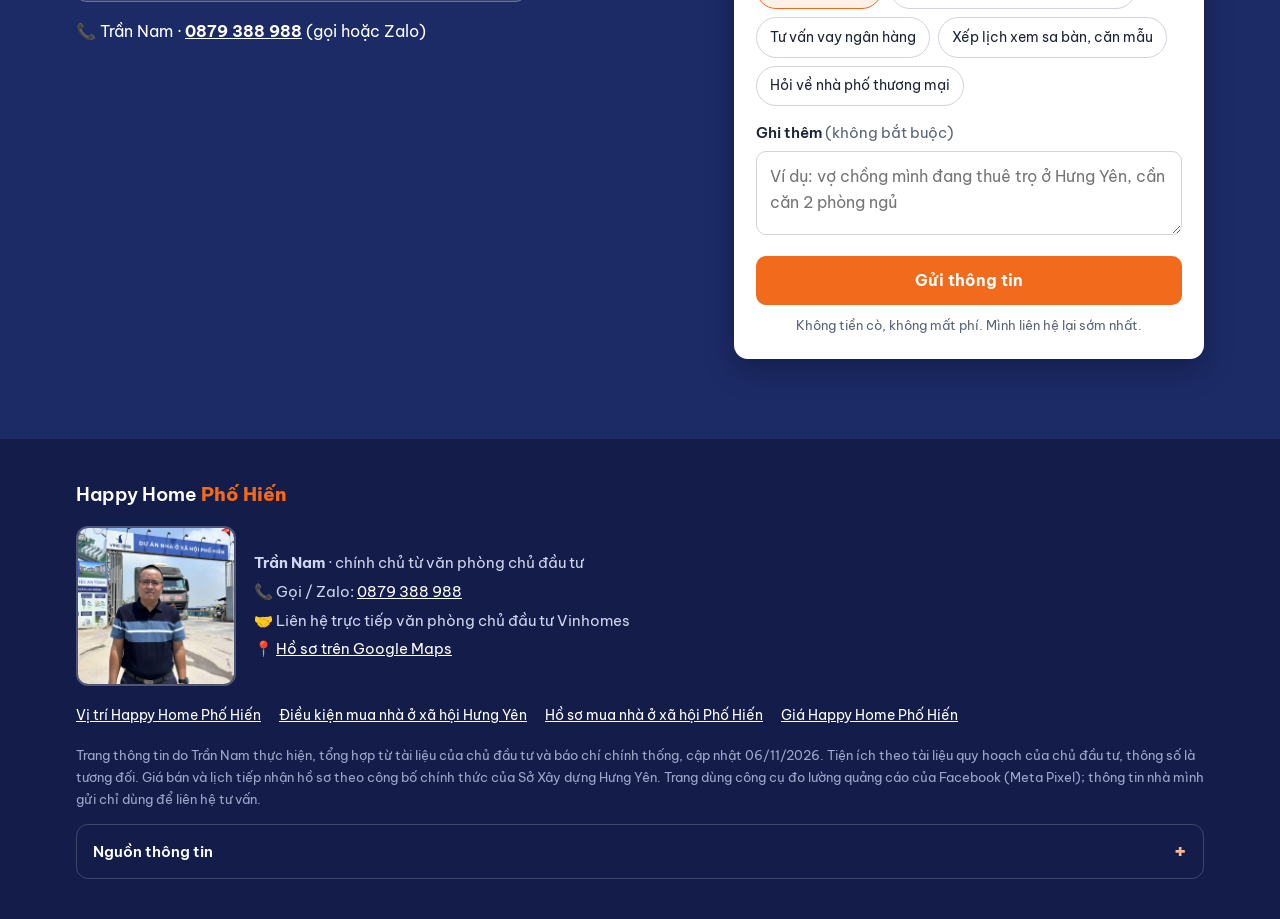
==== commit 5b2b7934: "Thêm mục sa bàn thật lên trang chủ Ảnh và video sa bàn tự chụp, đã bỏ chữ mã tòa trên đĩa, bỏ tiếng " ====
--- a/index.html
+++ b/index.html
@@ -29,6 +29,7 @@
   <div class="khung dau-trong">
     <a href="#" class="ten-trang">Happy Home <b>Phố Hiến</b></a>
     <nav class="menu" aria-label="Mục lục">
+      <a href="#sa-ban">Sa bàn</a>
       <a href="#tong-quan">Tổng quan</a>
       <a href="#vi-tri">Vị trí</a>
       <a href="#tien-ich">Tiện ích</a>
@@ -92,6 +93,31 @@
       <p>Các tòa chung cư cao tầng là khu nhà ở xã hội, phần chính của dự án. Xung quanh là các trục đường lớn, tiện ích trong khu và tuyến phố kinh doanh, dịch vụ thấp tầng.</p>
       <a href="img/tc-cum-noxh-lon.jpg" class="mo-lon anh-kem"><img src="img/tc-cum-noxh.jpg" width="1100" height="501" loading="lazy" alt="Phối cảnh cụm các tòa chung cư nhà ở xã hội Happy Home Phố Hiến"></a>
       <p class="chu-thich">Ảnh phối cảnh minh họa của chủ đầu tư. Việc vận hành khu đô thị theo quy định của Ban Quản lý từng thời điểm.</p>
+    </div>
+  </div>
+</section>
+
+<!-- ── SA BÀN ───────────────────────────────────── -->
+<section id="sa-ban" class="khuc">
+  <div class="khung hai-cot cot-anh-rong">
+    <div>
+      <p class="nhan-khuc">Sa bàn dự án</p>
+      <h2>Cả khu Happy Home Phố Hiến trên sa bàn</h2>
+      <p>Nhìn sa bàn là hình dung được ngay: các tòa nhà ở xã hội, sân vườn giữa các tòa, đại lộ chạy bao quanh khu.</p>
+      <p>Dự án bắt đầu mở cho khách xuống xem sa bàn và căn mẫu. Nhà mình muốn đi xem thì nhắn mình xếp lịch.</p>
+      <p><a class="nut nut-cam" href="#dang-ky">Nhắn mình xếp lịch xem</a></p>
+      <figure class="khung-video doc">
+        <video controls playsinline preload="none" poster="img/sa-ban-poster.jpg" width="720" height="960"><source src="video/sa-ban.mp4" type="video/mp4"></video>
+      </figure>
+    </div>
+    <div>
+      <div class="khung-anh">
+        <a href="img/sb-toan-canh-lon.jpg" class="mo-lon lon"><img src="img/sb-toan-canh.jpg" width="1200" height="914" loading="lazy" alt="Sa bàn toàn khu Happy Home Phố Hiến với các tòa chung cư, sân vườn và trục đường"><span>Sa bàn toàn khu</span></a>
+        <a href="img/sb-truc-duong-lon.jpg" class="mo-lon"><img src="img/sb-truc-duong.jpg" width="900" height="1200" loading="lazy" alt="Sa bàn các tòa chung cư dọc trục đường lớn"><span>Các tòa dọc trục đường</span></a>
+        <a href="img/sb-happy-home-lon.jpg" class="mo-lon co-bien"><img src="img/sb-happy-home.jpg" width="1200" height="1039" loading="lazy" alt="Sa bàn khu nhà ở xã hội Happy Home Phố Hiến nhìn gần"><span>Khu nhà ở xã hội nhìn gần</span></a>
+        <a href="img/sb-khu-toa-lon.jpg" class="mo-lon"><img src="img/sb-khu-toa.jpg" width="1200" height="846" loading="lazy" alt="Sa bàn cụm tòa chung cư và sân vườn giữa các tòa"><span>Cụm tòa và sân vườn</span></a>
+      </div>
+      <p class="chu-thich">Ảnh và video chụp sa bàn của dự án, mô hình mang tính minh họa. Nhà thấp tầng trên sa bàn là khu nhà phố thương mại, không thuộc nhà ở xã hội.</p>
     </div>
   </div>
 </section>
@@ -336,6 +362,7 @@
         <button type="button" class="on" data-v="Tìm hiểu dự án">Tìm hiểu dự án</button>
         <button type="button" data-v="Xem mình có đủ điều kiện không">Xem mình có đủ điều kiện không</button>
         <button type="button" data-v="Tư vấn vay ngân hàng">Tư vấn vay ngân hàng</button>
+        <button type="button" data-v="Xếp lịch xem sa bàn, căn mẫu">Xếp lịch xem sa bàn, căn mẫu</button>
         <button type="button" data-v="Hỏi về nhà phố thương mại">Hỏi về nhà phố thương mại</button>
       </div>
       <label for="ghi">Ghi thêm <span>(không bắt buộc)</span></label>
--- a/style.css
+++ b/style.css
@@ -124,6 +124,8 @@
 
 .khung-video{margin:0 0 16px}
 .khung-video video{display:block;width:100%;height:auto;aspect-ratio:16/9;border-radius:12px;background:#10162f}
+.khung-video.doc{max-width:420px;margin-top:18px}
+.khung-video.doc video{aspect-ratio:3/4}
 .khung-video figcaption{font-size:.85rem;color:var(--mo);margin-top:8px}
 
 /* toàn cảnh + khu thương mại (phụ) */
@@ -216,6 +218,7 @@
   .mo-trong{grid-template-columns:1.05fr 1fr;align-items:center;gap:48px}
   .hai-cot{grid-template-columns:1.3fr 1fr;gap:48px}
   .hai-cot.dao{grid-template-columns:1.3fr 1fr}
+  .hai-cot.cot-anh-rong{grid-template-columns:1fr 1.3fr}
   .luoi-tien-ich{grid-template-columns:repeat(4,1fr)}
   .khuc{padding:80px 0}
 }
@@ -260,3 +263,10 @@
 .chan .trang-con{list-style:none;display:flex;flex-wrap:wrap;gap:6px 18px;margin:18px 0 0;padding:0;font-size:.9rem}
 @media (min-width:720px){.luoi-lien-quan{grid-template-columns:repeat(2,1fr)}}
 @media (min-width:980px){.mo.gon{padding:44px 0 48px}.luoi-lien-quan.bon{grid-template-columns:repeat(4,1fr)}}
+
+/* sa bàn: lưới luôn 2 cột; ô có biển dự án để chú thích lên trên, khỏi đè biển */
+#sa-ban .khung-anh{grid-template-columns:repeat(2,1fr)}
+#sa-ban .khung-anh .lon{grid-column:span 2;grid-row:auto;aspect-ratio:4/3}
+#sa-ban .khung-anh a:last-child{grid-column:span 2;aspect-ratio:16/9}
+#sa-ban .khung-anh a.co-bien img{object-position:center bottom}
+#sa-ban .khung-anh a.co-bien span{top:0;bottom:auto;padding:10px 12px 26px;background:linear-gradient(rgba(10,14,30,.78),transparent)}
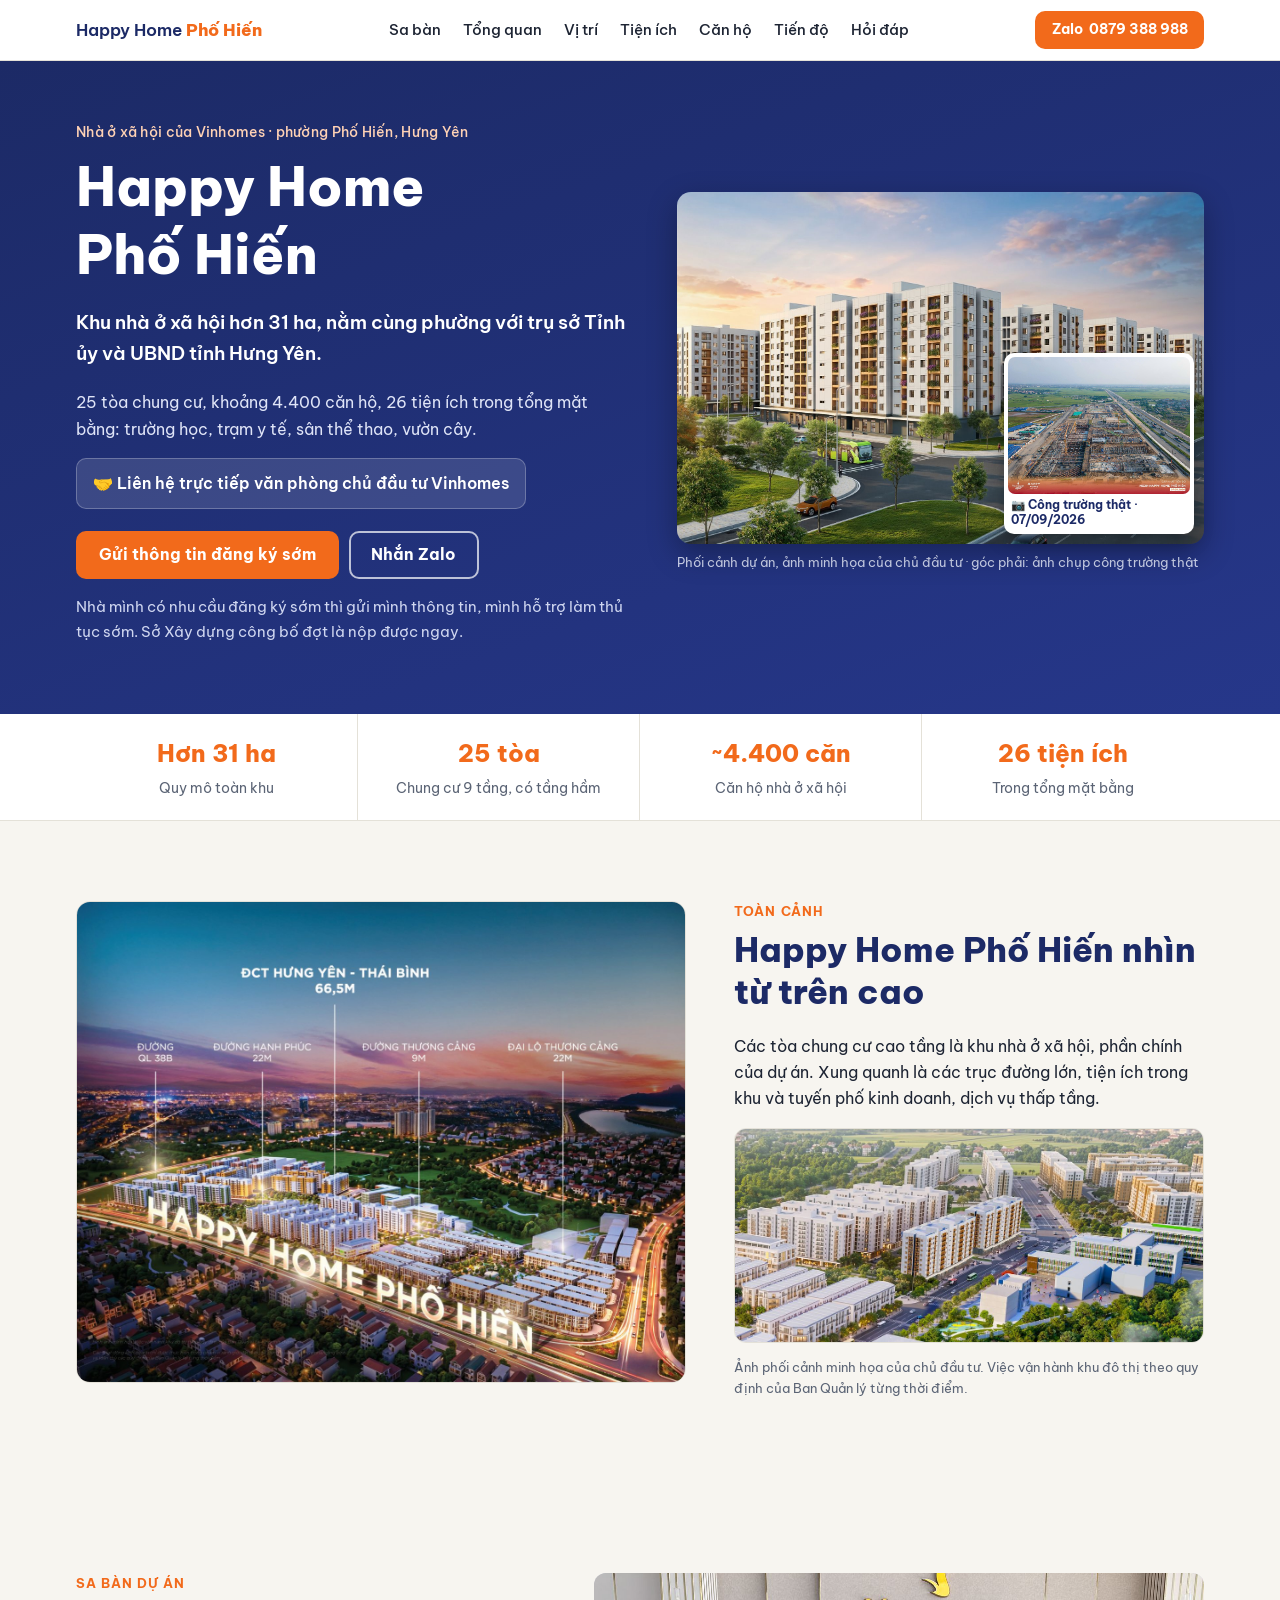
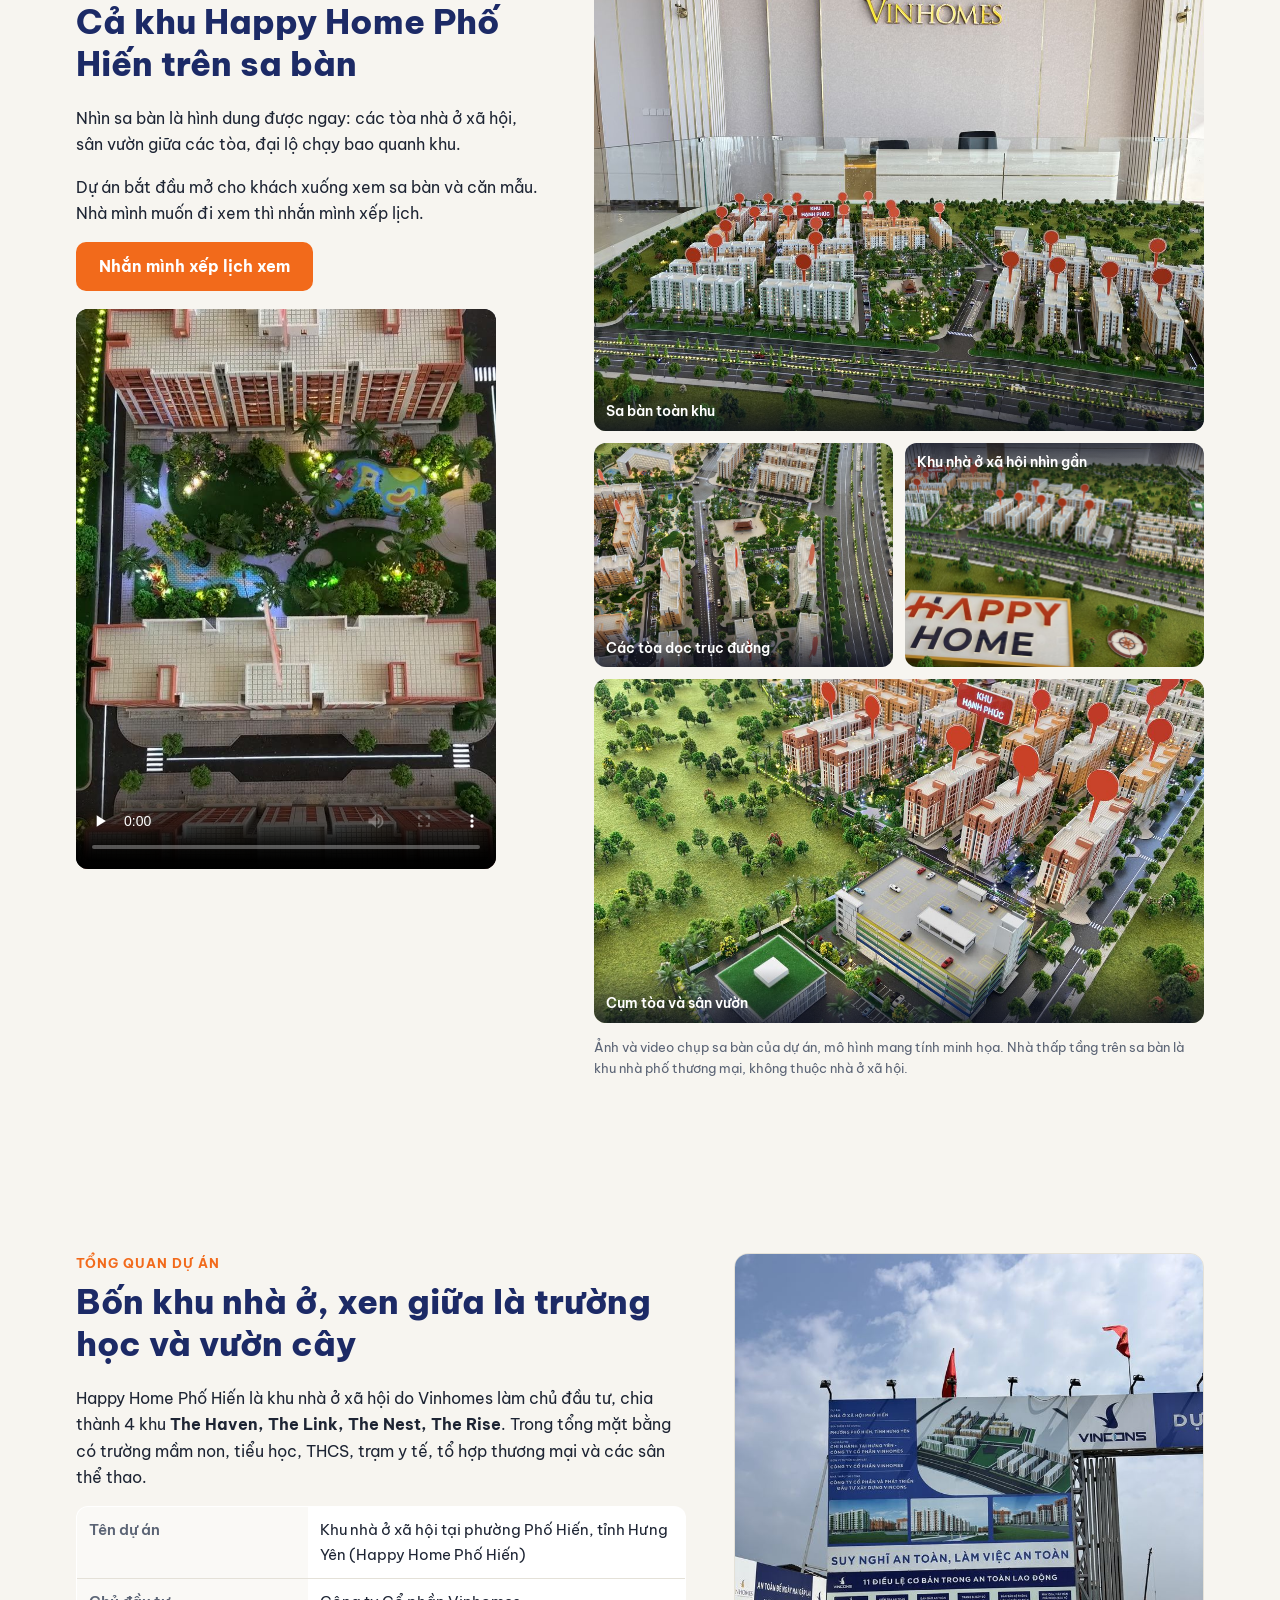
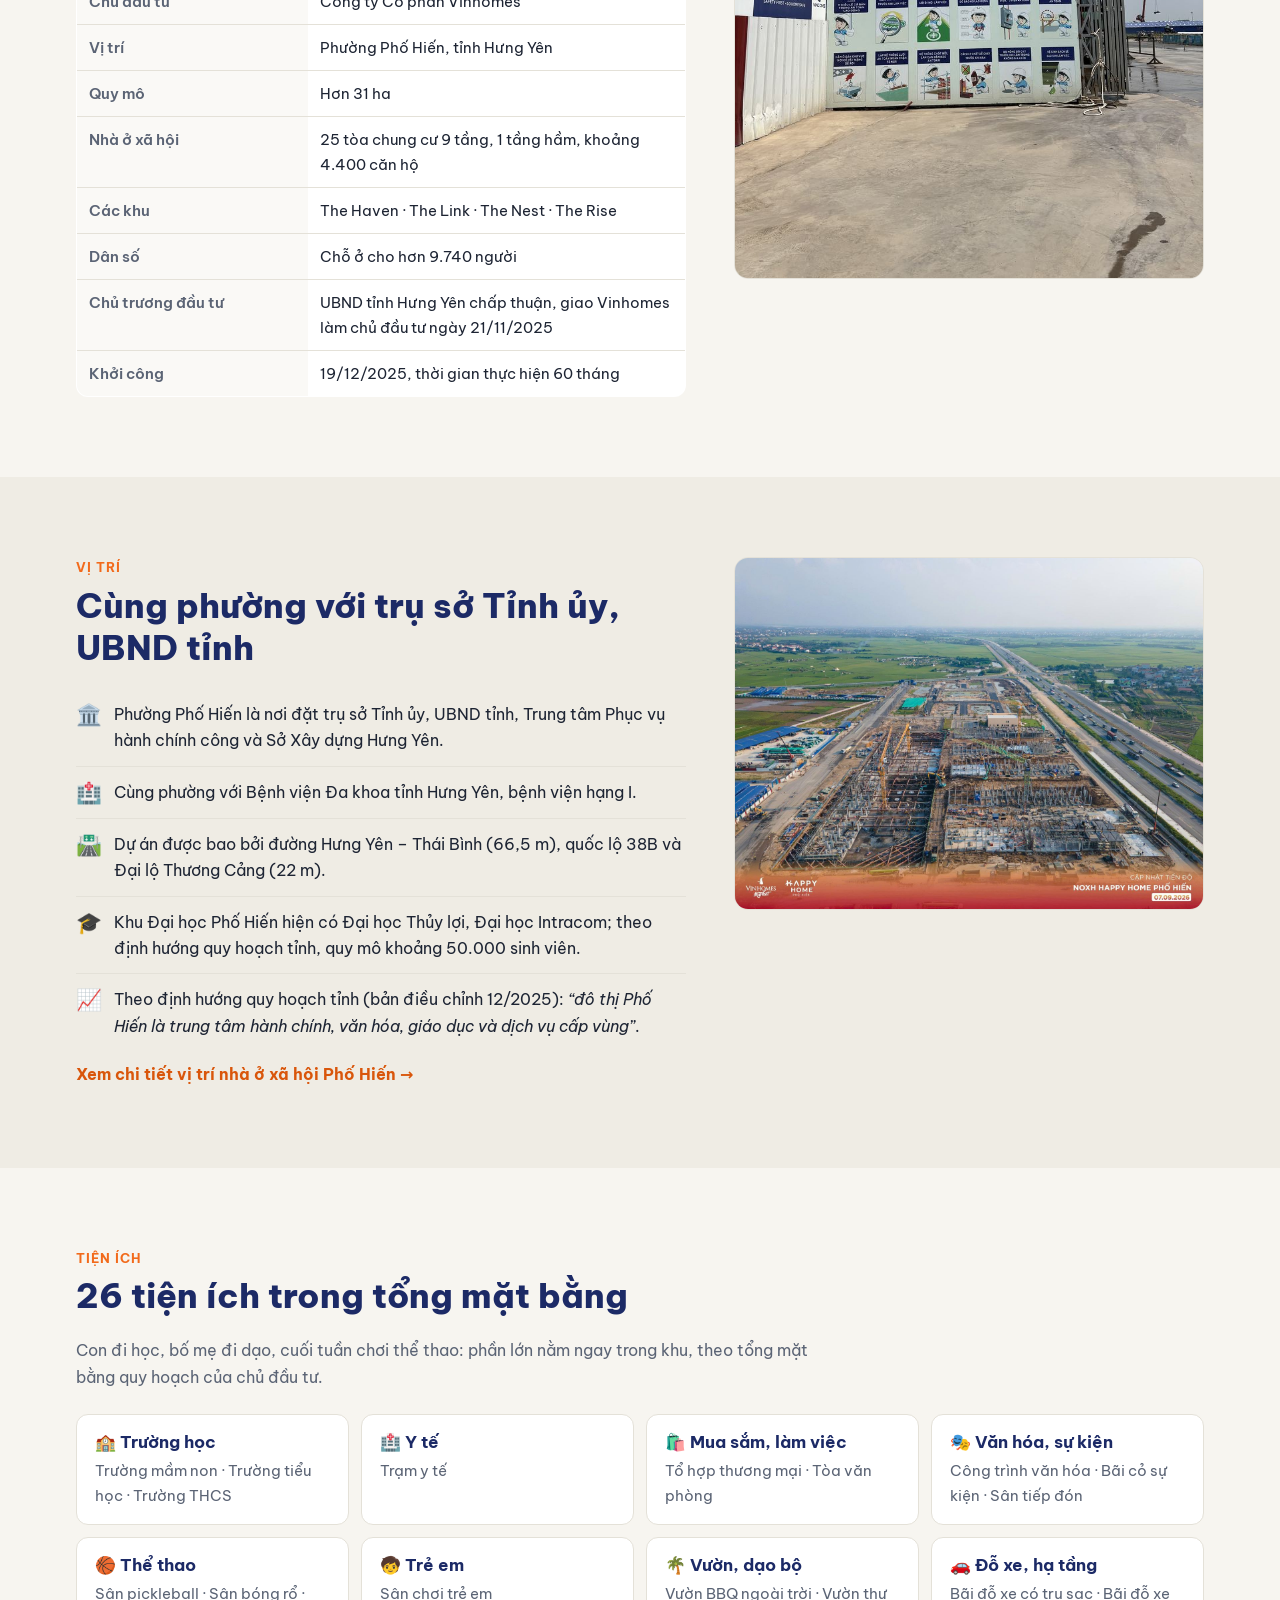
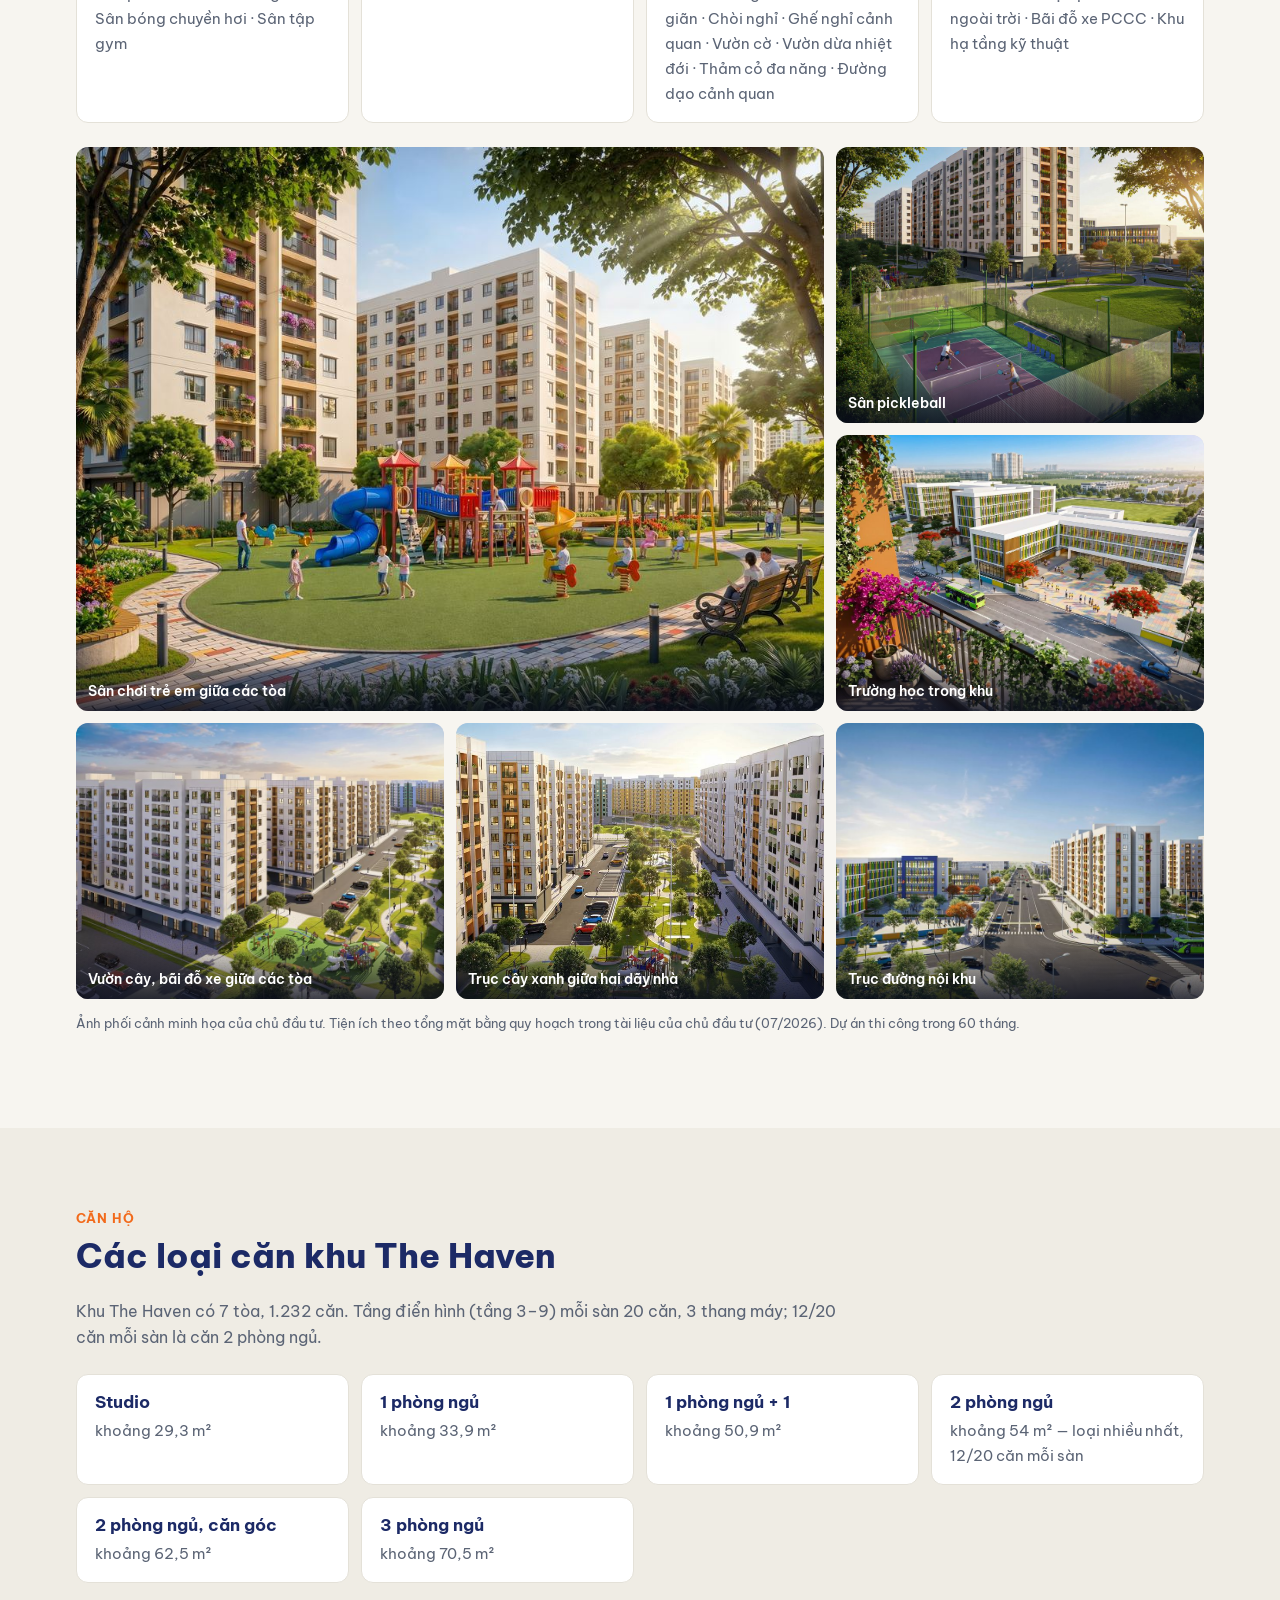
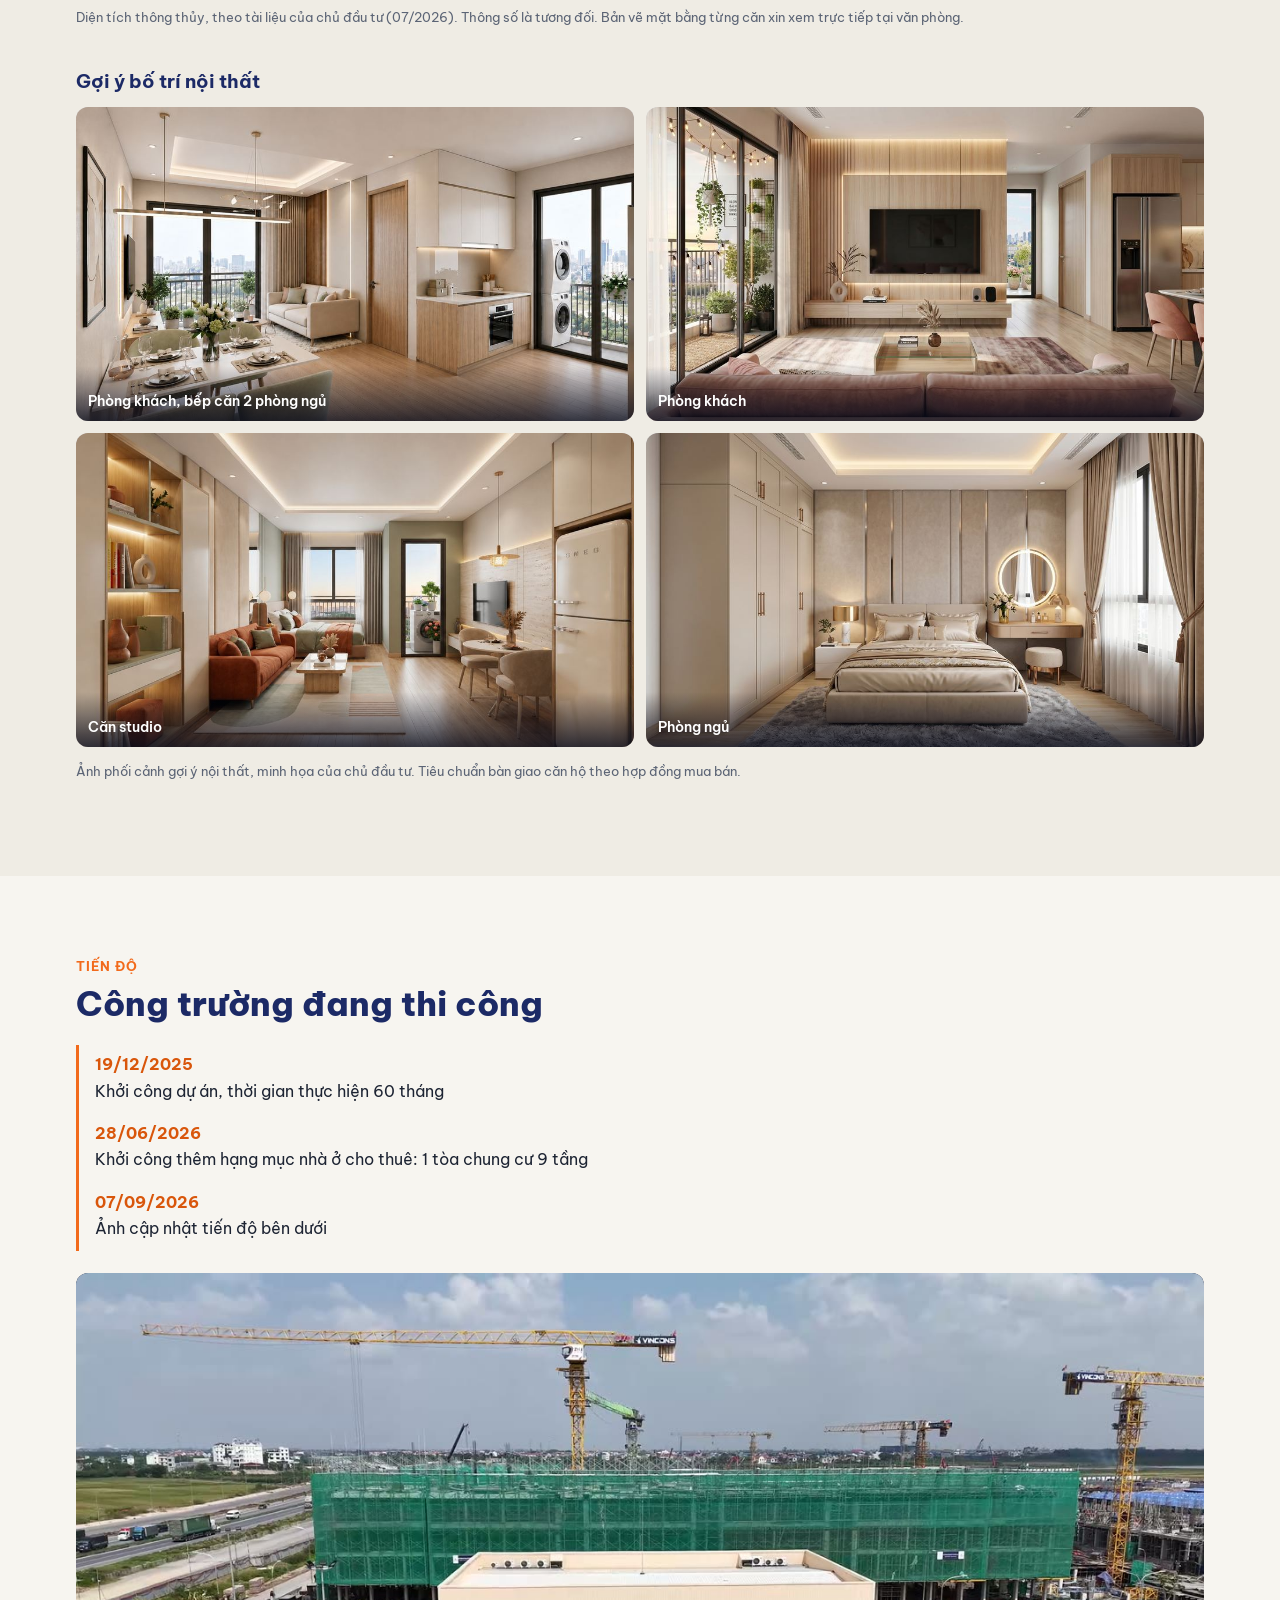
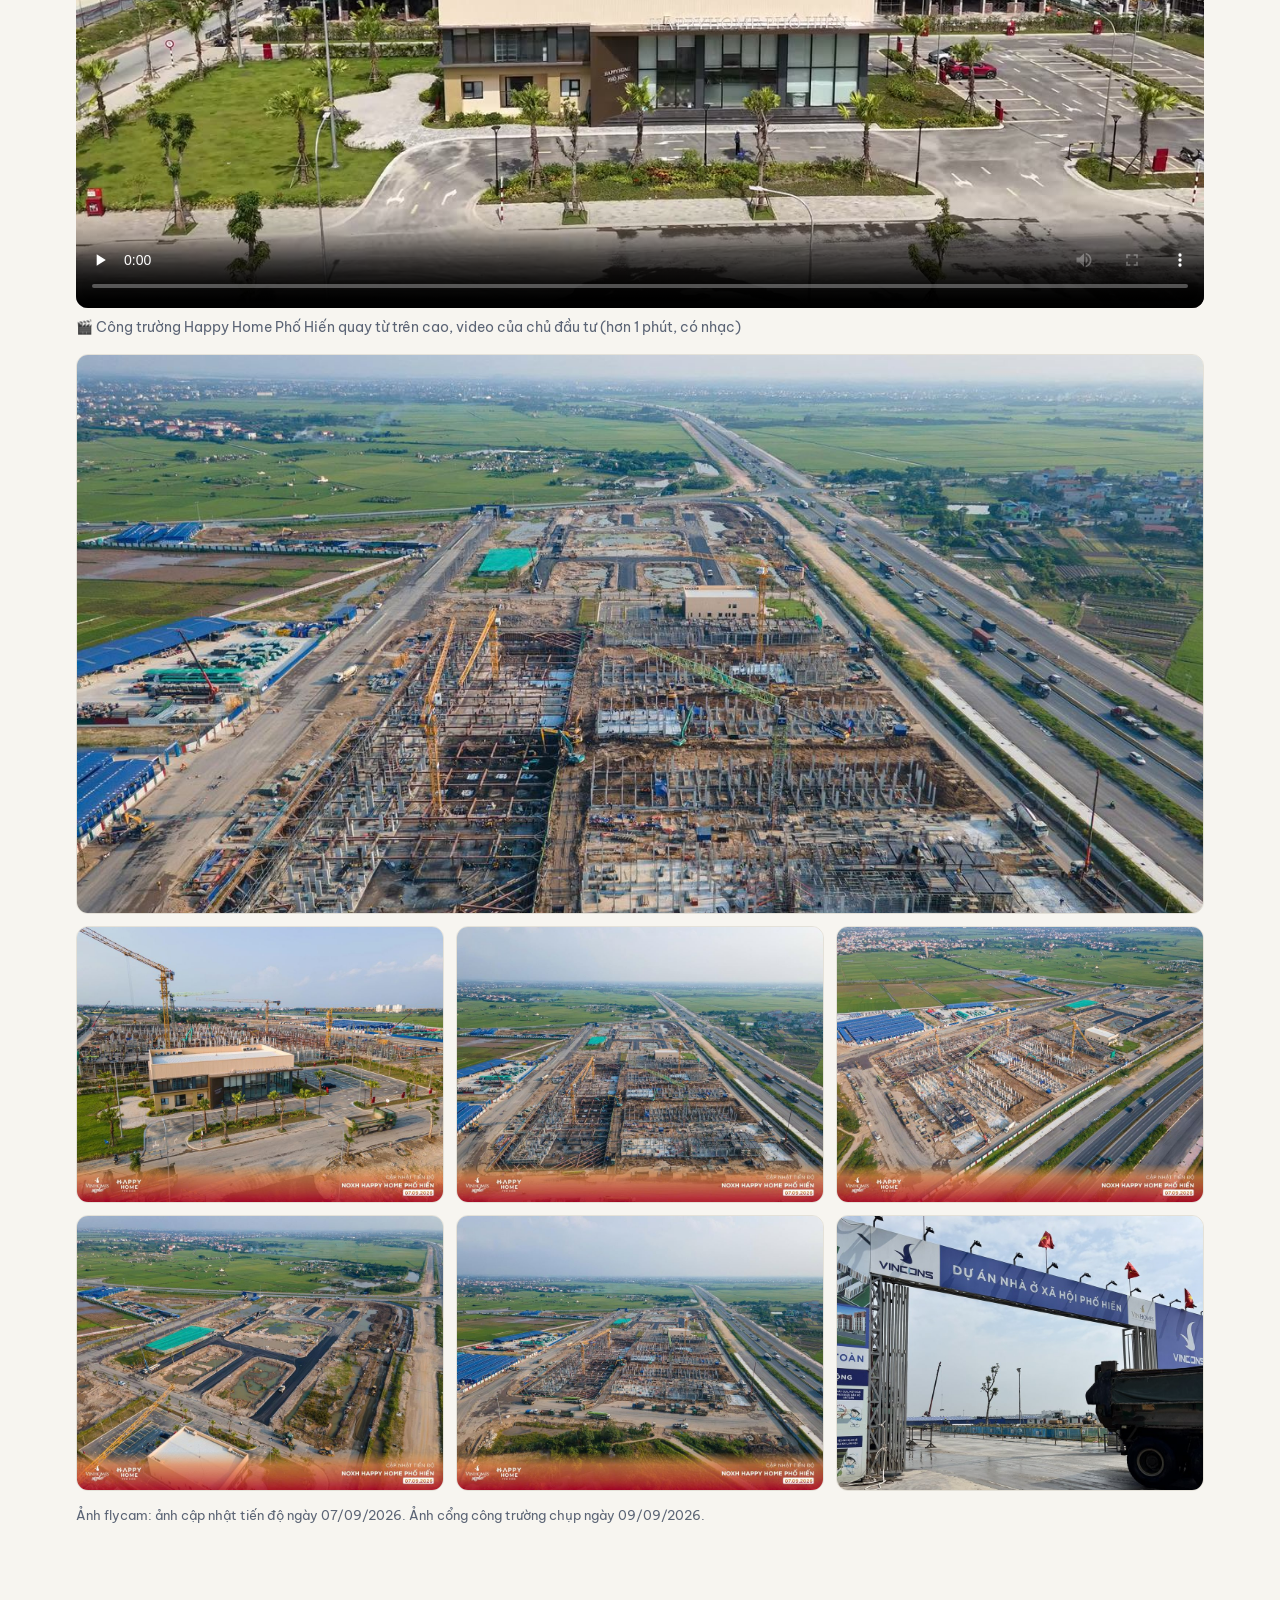
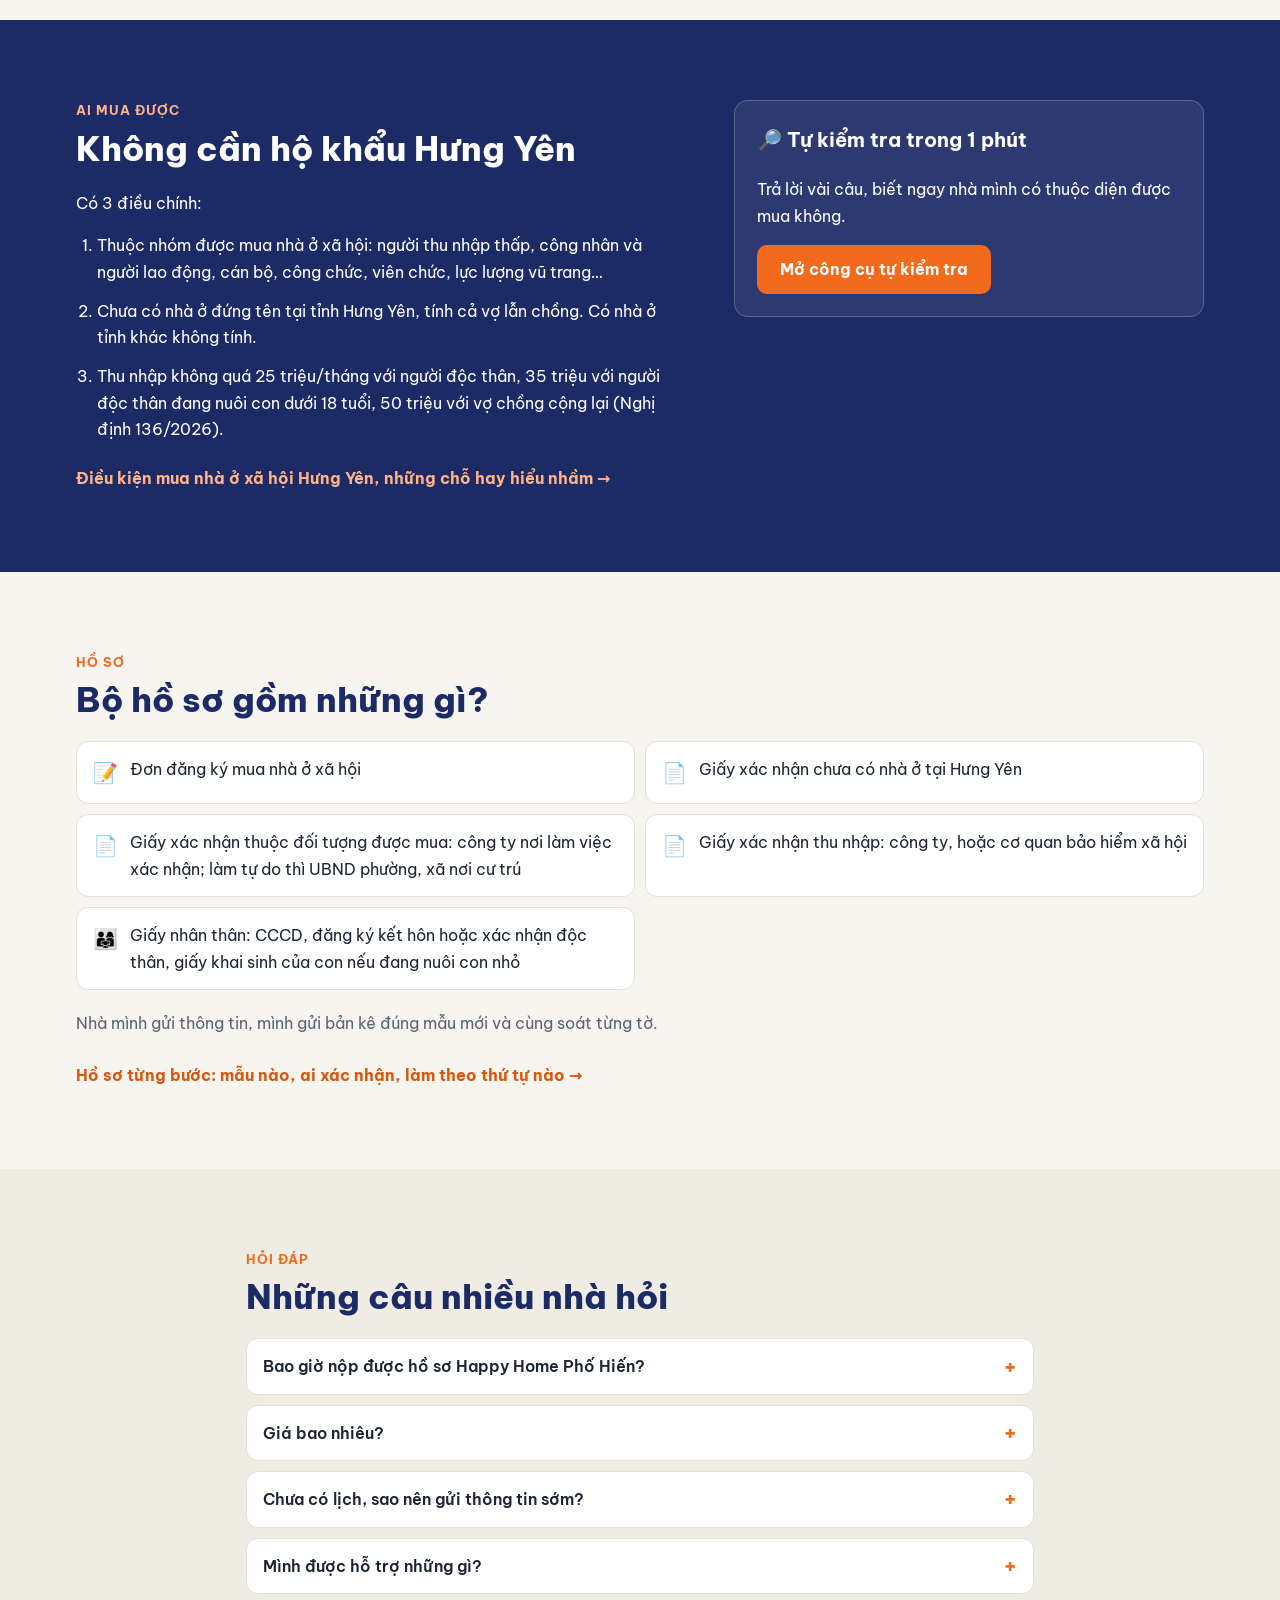
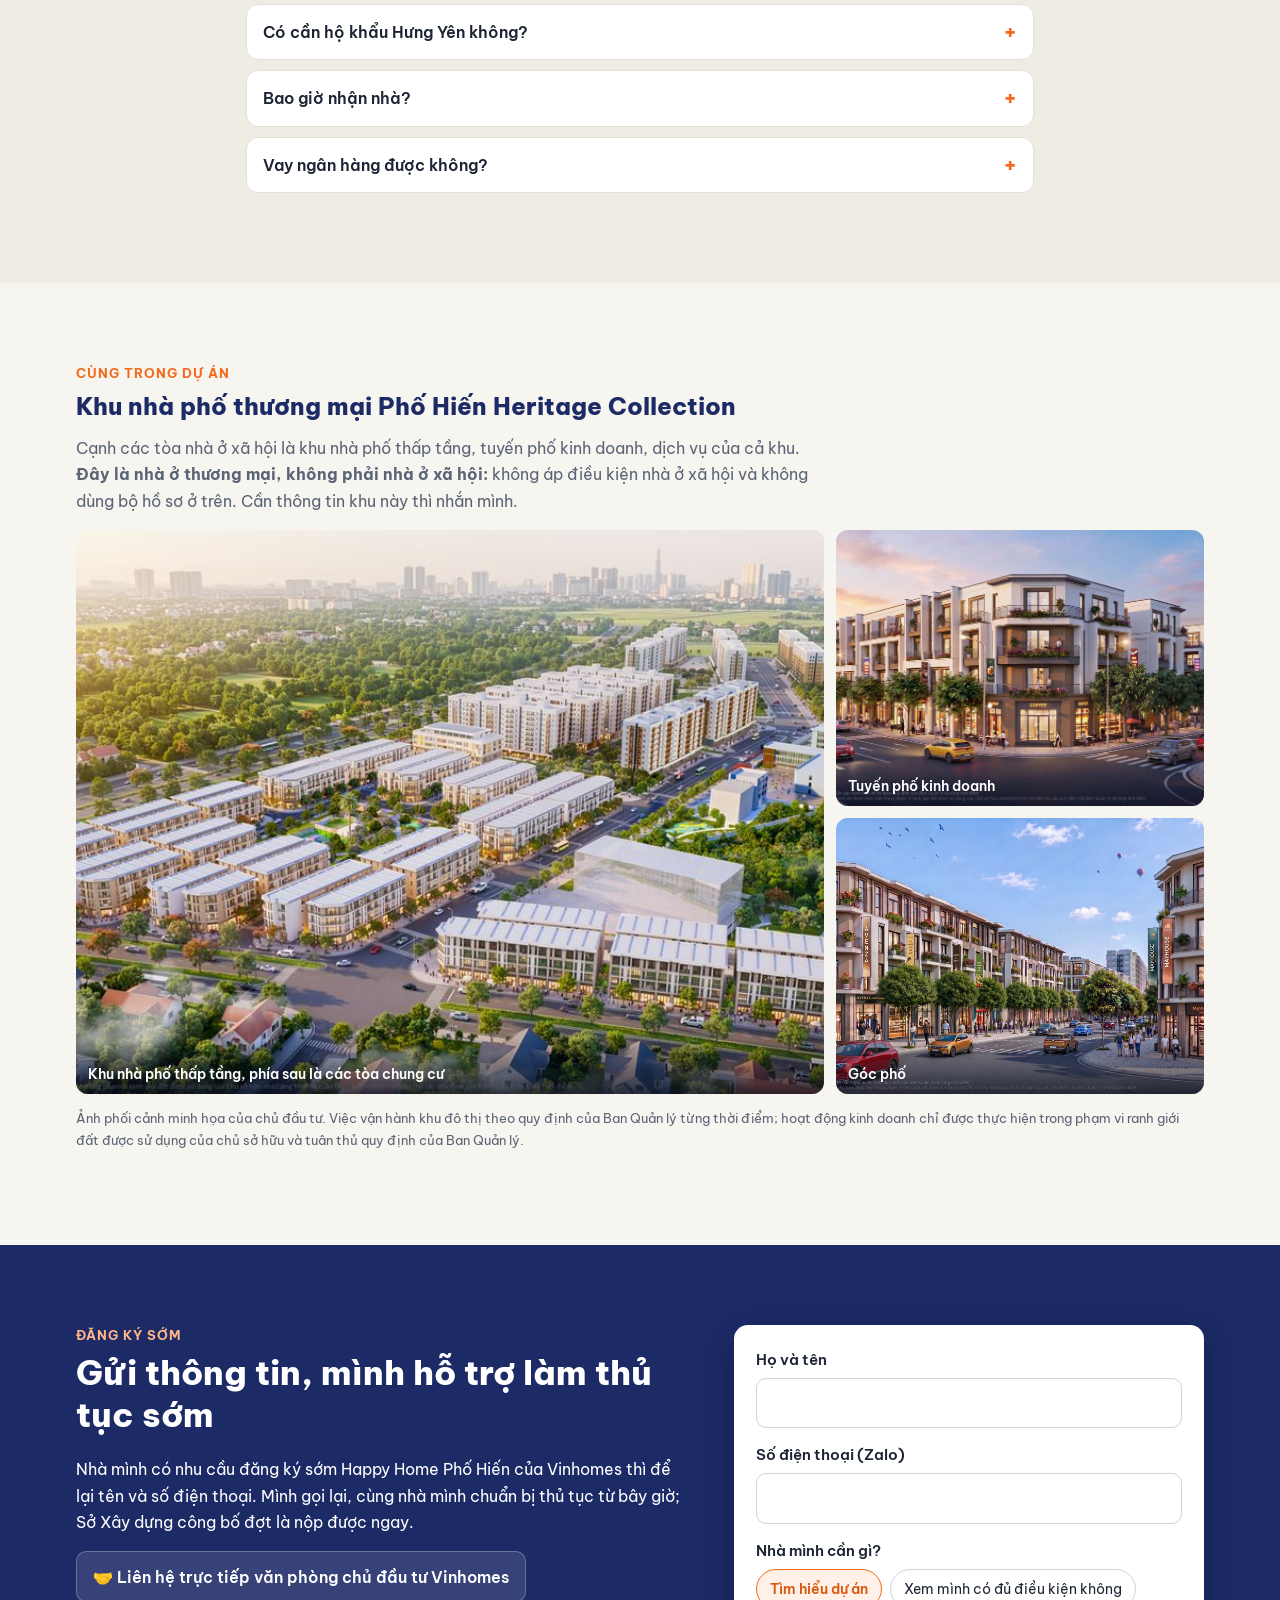
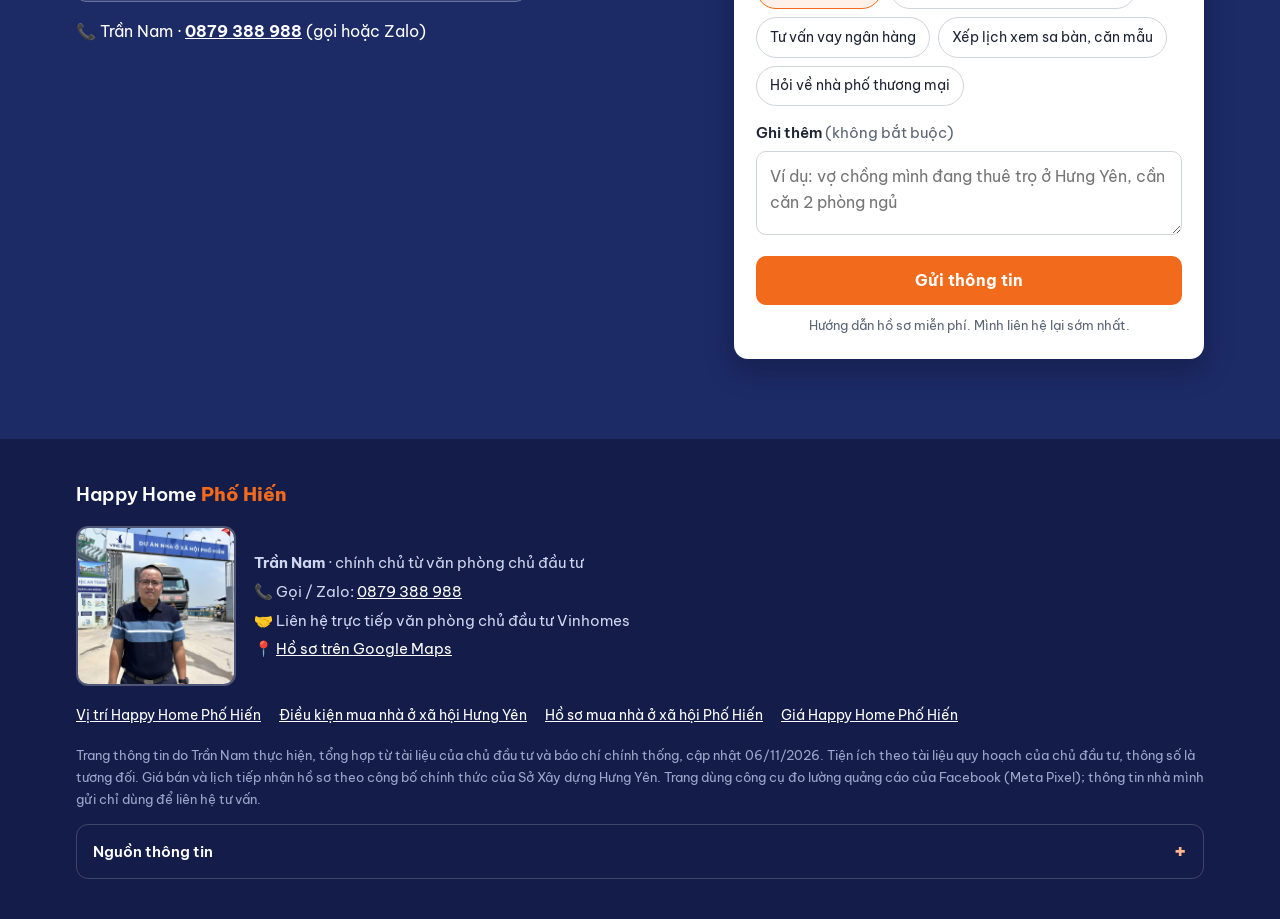
==== commit 3a6bc08f: "Bỏ câu không tiền cò, không mất phí; đổi sang hướng dẫn hồ sơ miễn phí Co-Authored-By: Claude Opus 5" ====
--- a/index.html
+++ b/index.html
@@ -4,12 +4,12 @@
 <meta charset="UTF-8">
 <meta name="viewport" content="width=device-width, initial-scale=1, viewport-fit=cover">
 <title>Happy Home Phố Hiến – Nhà ở xã hội Vinhomes tại Hưng Yên</title>
-<meta name="description" content="Happy Home Phố Hiến của Vinhomes: khu nhà ở xã hội hơn 31 ha tại phường Phố Hiến, Hưng Yên, 25 tòa chung cư, khoảng 4.400 căn hộ, 26 tiện ích trong tổng mặt bằng. Gửi thông tin đăng ký sớm, không tiền cò, không mất phí.">
+<meta name="description" content="Happy Home Phố Hiến của Vinhomes: khu nhà ở xã hội hơn 31 ha tại phường Phố Hiến, Hưng Yên, 25 tòa chung cư, khoảng 4.400 căn hộ, 26 tiện ích trong tổng mặt bằng. Gửi thông tin đăng ký sớm, hướng dẫn hồ sơ miễn phí.">
 <link rel="canonical" href="https://phohienhappyhome.com/">
 <meta property="og:type" content="website">
 <meta property="og:url" content="https://phohienhappyhome.com/">
 <meta property="og:title" content="Happy Home Phố Hiến – Nhà ở xã hội Vinhomes tại Hưng Yên">
-<meta property="og:description" content="Khu nhà ở xã hội hơn 31 ha, 25 tòa chung cư, khoảng 4.400 căn hộ. Liên hệ trực tiếp văn phòng chủ đầu tư Vinhomes: không tiền cò, không mất phí.">
+<meta property="og:description" content="Khu nhà ở xã hội hơn 31 ha, 25 tòa chung cư, khoảng 4.400 căn hộ. Hướng dẫn hồ sơ miễn phí, tận tâm từng bước đến ngày nhận nhà.">
 <meta property="og:image" content="https://phohienhappyhome.com/img/chia-se.jpg">
 <meta property="og:locale" content="vi_VN">
 <meta name="theme-color" content="#1c2a66">
@@ -20,8 +20,8 @@
 <link rel="stylesheet" href="style.css">
 <script type="application/ld+json">{"@context": "https://schema.org", "@type": "WebSite", "@id": "https://phohienhappyhome.com/#web", "url": "https://phohienhappyhome.com/", "name": "Happy Home Phố Hiến", "alternateName": ["phohienhappyhome.com", "Nhà ở xã hội Phố Hiến Vinhomes"], "inLanguage": "vi-VN"}</script>
 <script type="application/ld+json">{"@context": "https://schema.org", "@type": "ApartmentComplex", "@id": "https://phohienhappyhome.com/#du-an", "name": "Happy Home Phố Hiến", "alternateName": "Khu nhà ở xã hội tại phường Phố Hiến, tỉnh Hưng Yên", "description": "Khu nhà ở xã hội của Vinhomes hơn 31 ha tại phường Phố Hiến, tỉnh Hưng Yên: 25 tòa chung cư 9 tầng, khoảng 4.400 căn hộ, 26 tiện ích trong tổng mặt bằng.", "url": "https://phohienhappyhome.com/", "image": "https://phohienhappyhome.com/img/pc-toa-nha.jpg", "address": {"@type": "PostalAddress", "addressLocality": "Phường Phố Hiến", "addressRegion": "Hưng Yên", "addressCountry": "VN"}}</script>
-<script type="application/ld+json">{"@context": "https://schema.org", "@type": "LocalBusiness", "@id": "https://phohienhappyhome.com/#tran-nam", "name": "Trần Nam - Tư vấn hồ sơ nhà ở xã hội Phố Hiến", "description": "Tư vấn hồ sơ mua nhà ở xã hội Happy Home Phố Hiến (Hưng Yên): kiểm tra điều kiện mua, hướng dẫn chuẩn bị giấy tờ theo quy định hiện hành. Không tiền cò, không mất phí.", "url": "https://phohienhappyhome.com/", "telephone": "+84879388988", "image": "https://phohienhappyhome.com/img/tran-nam.jpg", "areaServed": {"@type": "AdministrativeArea", "name": "Hưng Yên, Việt Nam"}, "hasMap": "https://www.google.com/maps?cid=13969731995192469814", "sameAs": ["https://www.google.com/maps?cid=13969731995192469814"]}</script>
-<script type="application/ld+json">{"@context": "https://schema.org", "@type": "FAQPage", "mainEntity": [{"@type": "Question", "name": "Bao giờ nộp được hồ sơ Happy Home Phố Hiến?", "acceptedAnswer": {"@type": "Answer", "text": "Lịch tiếp nhận hồ sơ do Sở Xây dựng Hưng Yên công bố, hiện chưa có. Nên bây giờ là lúc chuẩn bị: nhà mình gửi thông tin đăng ký sớm, mình hỗ trợ làm thủ tục trước, Sở công bố đợt là nộp được ngay, không phải lúc đó mới đi xin giấy. Có thông báo là mình báo nhà mình trong ngày."}}, {"@type": "Question", "name": "Giá bao nhiêu?", "acceptedAnswer": {"@type": "Answer", "text": "Giá Happy Home Phố Hiến của Vinhomes chưa công bố, mình không đưa con số đoán. Giá đang lan trên mạng về “nhà ở xã hội Phố Hiến” có thể là của dự án khác cùng khu vực, nhà mình cứ lấy theo công bố chính thức. Gửi thông tin trước, có giá tạm tính là mình gọi báo ngay. Xem thêm: giá nhà ở xã hội được tính và kiểm soát thế nào."}}, {"@type": "Question", "name": "Chưa có lịch, sao nên gửi thông tin sớm?", "acceptedAnswer": {"@type": "Answer", "text": "Vì phần mất thời gian nhất là đi xin giấy xác nhận, mà phần đó làm được ngay, không cần chờ. Hồ sơ hợp lệ nộp khi căn còn thì được xét mua theo quy định, chỉ bốc thăm khi hồ sơ hợp lệ nhiều hơn số căn. Nhà nào có bộ giấy sẵn thì Sở công bố là nộp được sớm, không bao giờ thiệt. Gửi thông tin bây giờ chưa phải đóng khoản nào cả."}}, {"@type": "Question", "name": "Có mất phí gì không?", "acceptedAnswer": {"@type": "Answer", "text": "Không. Nhà mình liên hệ trực tiếp văn phòng chủ đầu tư Vinhomes: không tiền cò, không mất phí. Mình hỗ trợ thủ tục không thu phí, không giữ giấy gốc của ai. Mua nhà ở xã hội không có khoản tiền nào để được ưu tiên, ai thu tiền kiểu đó nhà mình tránh xa."}}, {"@type": "Question", "name": "Có cần hộ khẩu Hưng Yên không?", "acceptedAnswer": {"@type": "Answer", "text": "Không cần. Điều được xét là nhà mình chưa có nhà ở đứng tên tại tỉnh Hưng Yên (tính cả vợ lẫn chồng), đúng nhóm được mua và thu nhập không vượt mức. Lưu ý: tỉnh Thái Bình cũ nay đã nhập vào tỉnh Hưng Yên, nên nhà đứng tên ở Thái Bình cũ cũng tính là nhà tại Hưng Yên."}}, {"@type": "Question", "name": "Bao giờ nhận nhà?", "acceptedAnswer": {"@type": "Answer", "text": "Dự án khởi công 19/12/2025, thời gian thực hiện 60 tháng, công trường đang thi công. Mốc bàn giao từng tòa chủ đầu tư sẽ công bố theo tiến độ, có là mình báo nhà mình. Còn phần hồ sơ thì nhà nào chuẩn bị sớm, nhà đó chủ động."}}, {"@type": "Question", "name": "Vay ngân hàng được không?", "acceptedAnswer": {"@type": "Answer", "text": "Được. Khi đã ký hợp đồng mua, nhà mình vay được Ngân hàng Chính sách xã hội tối đa 80% giá trị hợp đồng, thời hạn tối đa 25 năm. Phần vay là bước sau, bây giờ mình lo trước bộ hồ sơ mua cho chắc."}}]}</script>
+<script type="application/ld+json">{"@context": "https://schema.org", "@type": "LocalBusiness", "@id": "https://phohienhappyhome.com/#tran-nam", "name": "Trần Nam - Tư vấn hồ sơ nhà ở xã hội Phố Hiến", "description": "Tư vấn hồ sơ mua nhà ở xã hội Happy Home Phố Hiến (Hưng Yên): kiểm tra điều kiện mua, hướng dẫn chuẩn bị giấy tờ theo quy định hiện hành. Hướng dẫn hồ sơ miễn phí, tận tâm từng bước đến ngày nhận nhà.", "url": "https://phohienhappyhome.com/", "telephone": "+84879388988", "image": "https://phohienhappyhome.com/img/tran-nam.jpg", "areaServed": {"@type": "AdministrativeArea", "name": "Hưng Yên, Việt Nam"}, "hasMap": "https://www.google.com/maps?cid=13969731995192469814", "sameAs": ["https://www.google.com/maps?cid=13969731995192469814"]}</script>
+<script type="application/ld+json">{"@context": "https://schema.org", "@type": "FAQPage", "mainEntity": [{"@type": "Question", "name": "Bao giờ nộp được hồ sơ Happy Home Phố Hiến?", "acceptedAnswer": {"@type": "Answer", "text": "Lịch tiếp nhận hồ sơ do Sở Xây dựng Hưng Yên công bố, hiện chưa có. Nên bây giờ là lúc chuẩn bị: nhà mình gửi thông tin đăng ký sớm, mình hỗ trợ làm thủ tục trước, Sở công bố đợt là nộp được ngay, không phải lúc đó mới đi xin giấy. Có thông báo là mình báo nhà mình trong ngày."}}, {"@type": "Question", "name": "Giá bao nhiêu?", "acceptedAnswer": {"@type": "Answer", "text": "Giá Happy Home Phố Hiến của Vinhomes chưa công bố, mình không đưa con số đoán. Giá đang lan trên mạng về “nhà ở xã hội Phố Hiến” có thể là của dự án khác cùng khu vực, nhà mình cứ lấy theo công bố chính thức. Gửi thông tin trước, có giá tạm tính là mình gọi báo ngay. Xem thêm: giá nhà ở xã hội được tính và kiểm soát thế nào."}}, {"@type": "Question", "name": "Chưa có lịch, sao nên gửi thông tin sớm?", "acceptedAnswer": {"@type": "Answer", "text": "Vì phần mất thời gian nhất là đi xin giấy xác nhận, mà phần đó làm được ngay, không cần chờ. Hồ sơ hợp lệ nộp khi căn còn thì được xét mua theo quy định, chỉ bốc thăm khi hồ sơ hợp lệ nhiều hơn số căn. Nhà nào có bộ giấy sẵn thì Sở công bố là nộp được sớm, không bao giờ thiệt. Gửi thông tin bây giờ chưa phải đóng khoản nào cả."}}, {"@type": "Question", "name": "Mình được hỗ trợ những gì?", "acceptedAnswer": {"@type": "Answer", "text": "Nhà mình hướng dẫn hồ sơ miễn phí, tận tâm từng bước đến ngày nhận nhà: soát điều kiện, chỉ từng tờ giấy cần xin, soát bộ hồ sơ trước khi nộp. Mình không giữ giấy gốc của ai."}}, {"@type": "Question", "name": "Có cần hộ khẩu Hưng Yên không?", "acceptedAnswer": {"@type": "Answer", "text": "Không cần. Điều được xét là nhà mình chưa có nhà ở đứng tên tại tỉnh Hưng Yên (tính cả vợ lẫn chồng), đúng nhóm được mua và thu nhập không vượt mức. Lưu ý: tỉnh Thái Bình cũ nay đã nhập vào tỉnh Hưng Yên, nên nhà đứng tên ở Thái Bình cũ cũng tính là nhà tại Hưng Yên."}}, {"@type": "Question", "name": "Bao giờ nhận nhà?", "acceptedAnswer": {"@type": "Answer", "text": "Dự án khởi công 19/12/2025, thời gian thực hiện 60 tháng, công trường đang thi công. Mốc bàn giao từng tòa chủ đầu tư sẽ công bố theo tiến độ, có là mình báo nhà mình. Còn phần hồ sơ thì nhà nào chuẩn bị sớm, nhà đó chủ động."}}, {"@type": "Question", "name": "Vay ngân hàng được không?", "acceptedAnswer": {"@type": "Answer", "text": "Được. Khi đã ký hợp đồng mua, nhà mình vay được Ngân hàng Chính sách xã hội tối đa 80% giá trị hợp đồng, thời hạn tối đa 25 năm. Phần vay là bước sau, bây giờ mình lo trước bộ hồ sơ mua cho chắc."}}]}</script>
 </head>
 <body>
 
@@ -309,8 +309,8 @@
       <p>Vì phần mất thời gian nhất là đi xin giấy xác nhận, mà phần đó làm được ngay, không cần chờ. Hồ sơ hợp lệ nộp khi căn còn thì được xét mua theo quy định, chỉ bốc thăm khi hồ sơ hợp lệ nhiều hơn số căn. Nhà nào có bộ giấy sẵn thì Sở công bố là nộp được sớm, không bao giờ thiệt. Gửi thông tin bây giờ chưa phải đóng khoản nào cả.</p>
     </details>
     <details>
-      <summary>Có mất phí gì không?</summary>
-      <p>Không. Nhà mình liên hệ trực tiếp văn phòng chủ đầu tư Vinhomes: không tiền cò, không mất phí. Mình hỗ trợ thủ tục không thu phí, không giữ giấy gốc của ai. Mua nhà ở xã hội không có khoản tiền nào để được ưu tiên, ai thu tiền kiểu đó nhà mình tránh xa.</p>
+      <summary>Mình được hỗ trợ những gì?</summary>
+      <p>Nhà mình hướng dẫn hồ sơ miễn phí, tận tâm từng bước đến ngày nhận nhà: soát điều kiện, chỉ từng tờ giấy cần xin, soát bộ hồ sơ trước khi nộp. Mình không giữ giấy gốc của ai.</p>
     </details>
     <details>
       <summary>Có cần hộ khẩu Hưng Yên không?</summary>
@@ -370,7 +370,7 @@
       <input class="an" id="web" name="web" type="text" tabindex="-1" autocomplete="off" aria-hidden="true">
       <p class="loi" id="loi" role="alert"></p>
       <button type="submit" class="nut nut-cam rong" id="nut-gui">Gửi thông tin</button>
-      <p class="nho-form">Không tiền cò, không mất phí. Mình liên hệ lại sớm nhất.</p>
+      <p class="nho-form">Hướng dẫn hồ sơ miễn phí. Mình liên hệ lại sớm nhất.</p>
     </form>
   </div>
 </section>
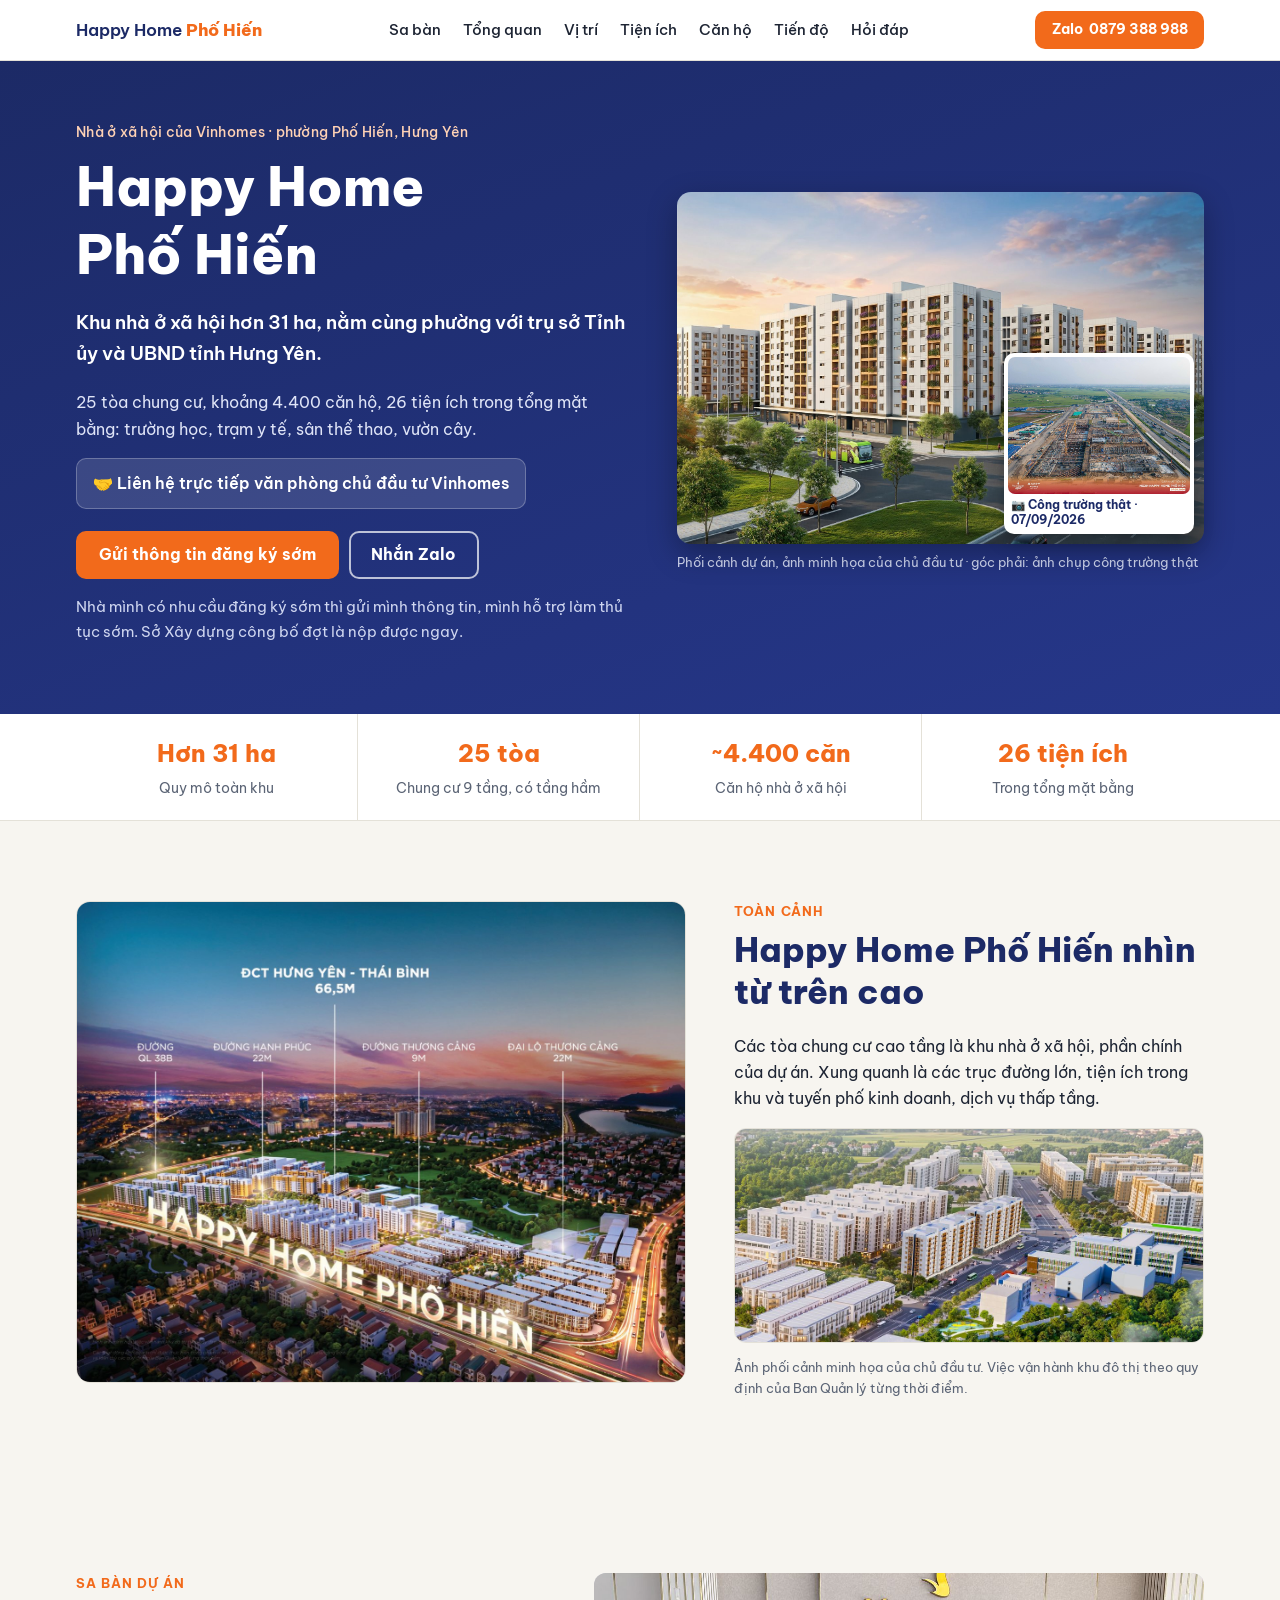
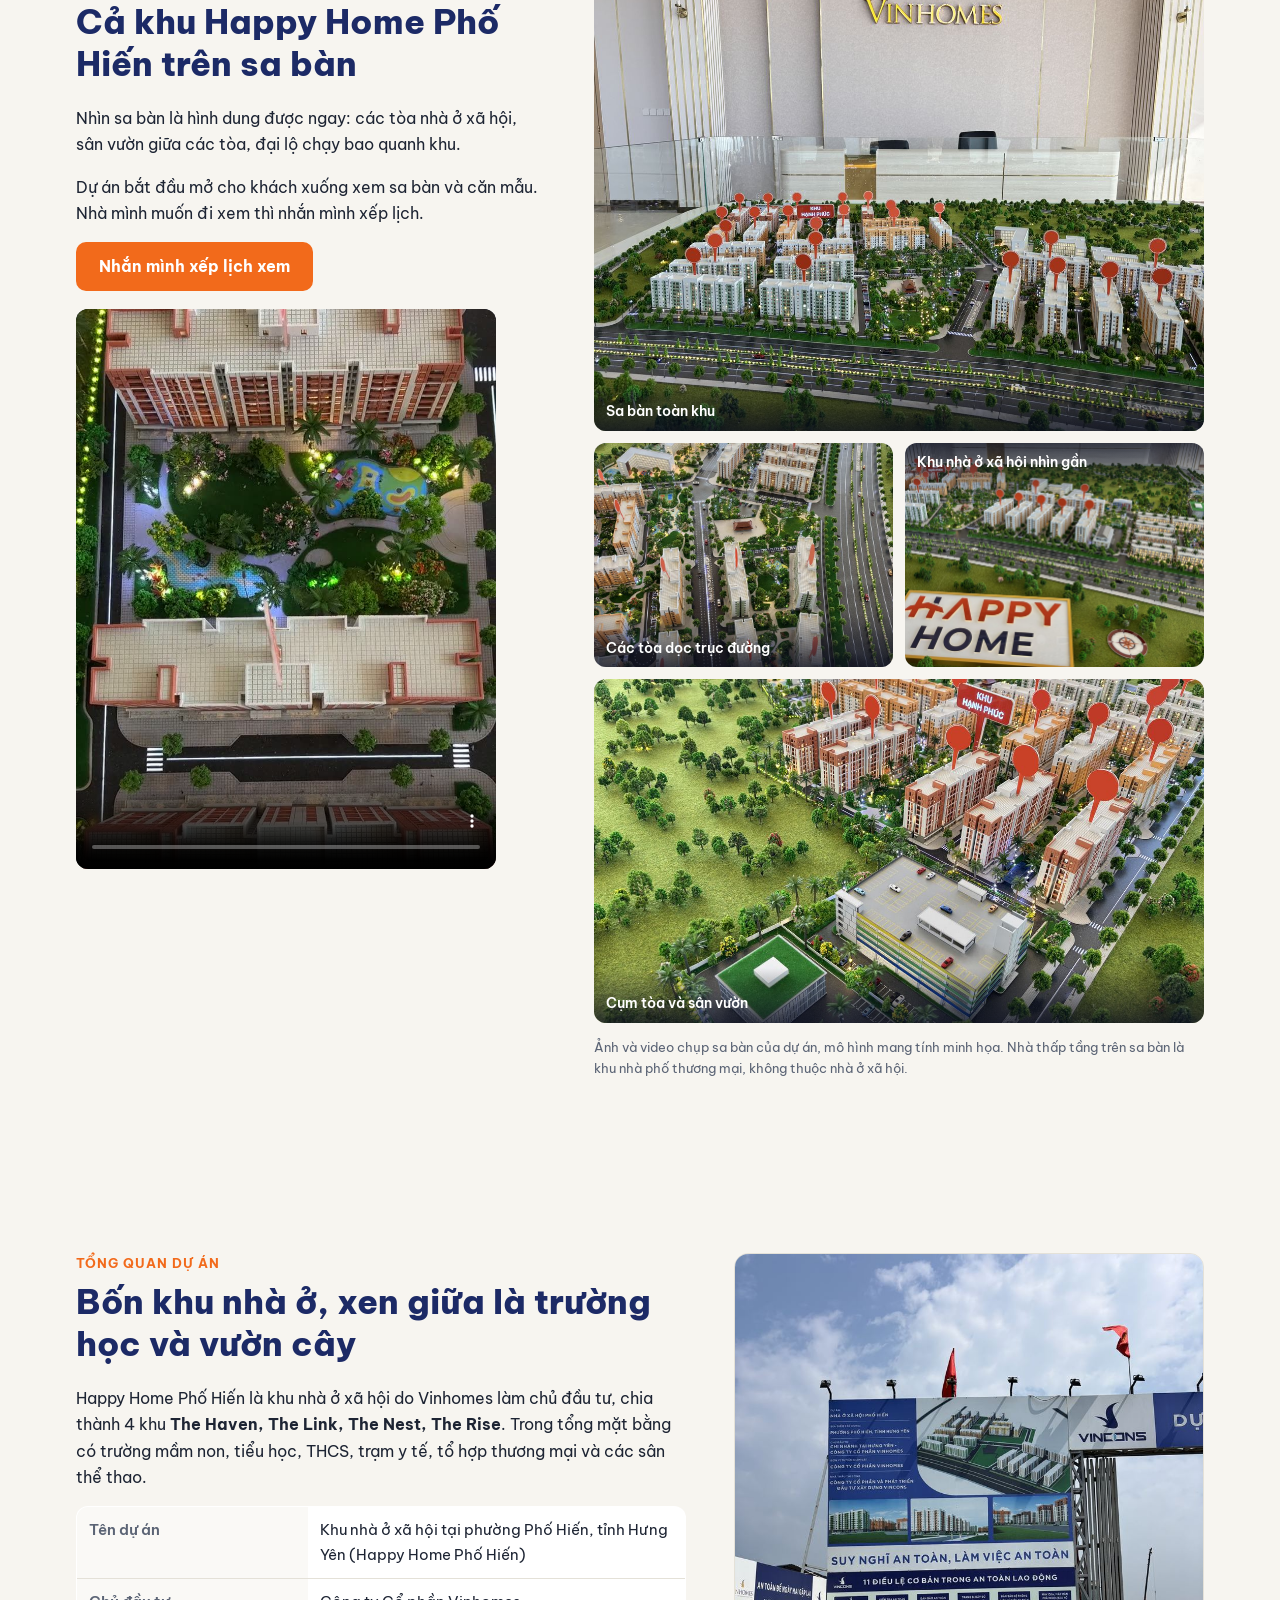
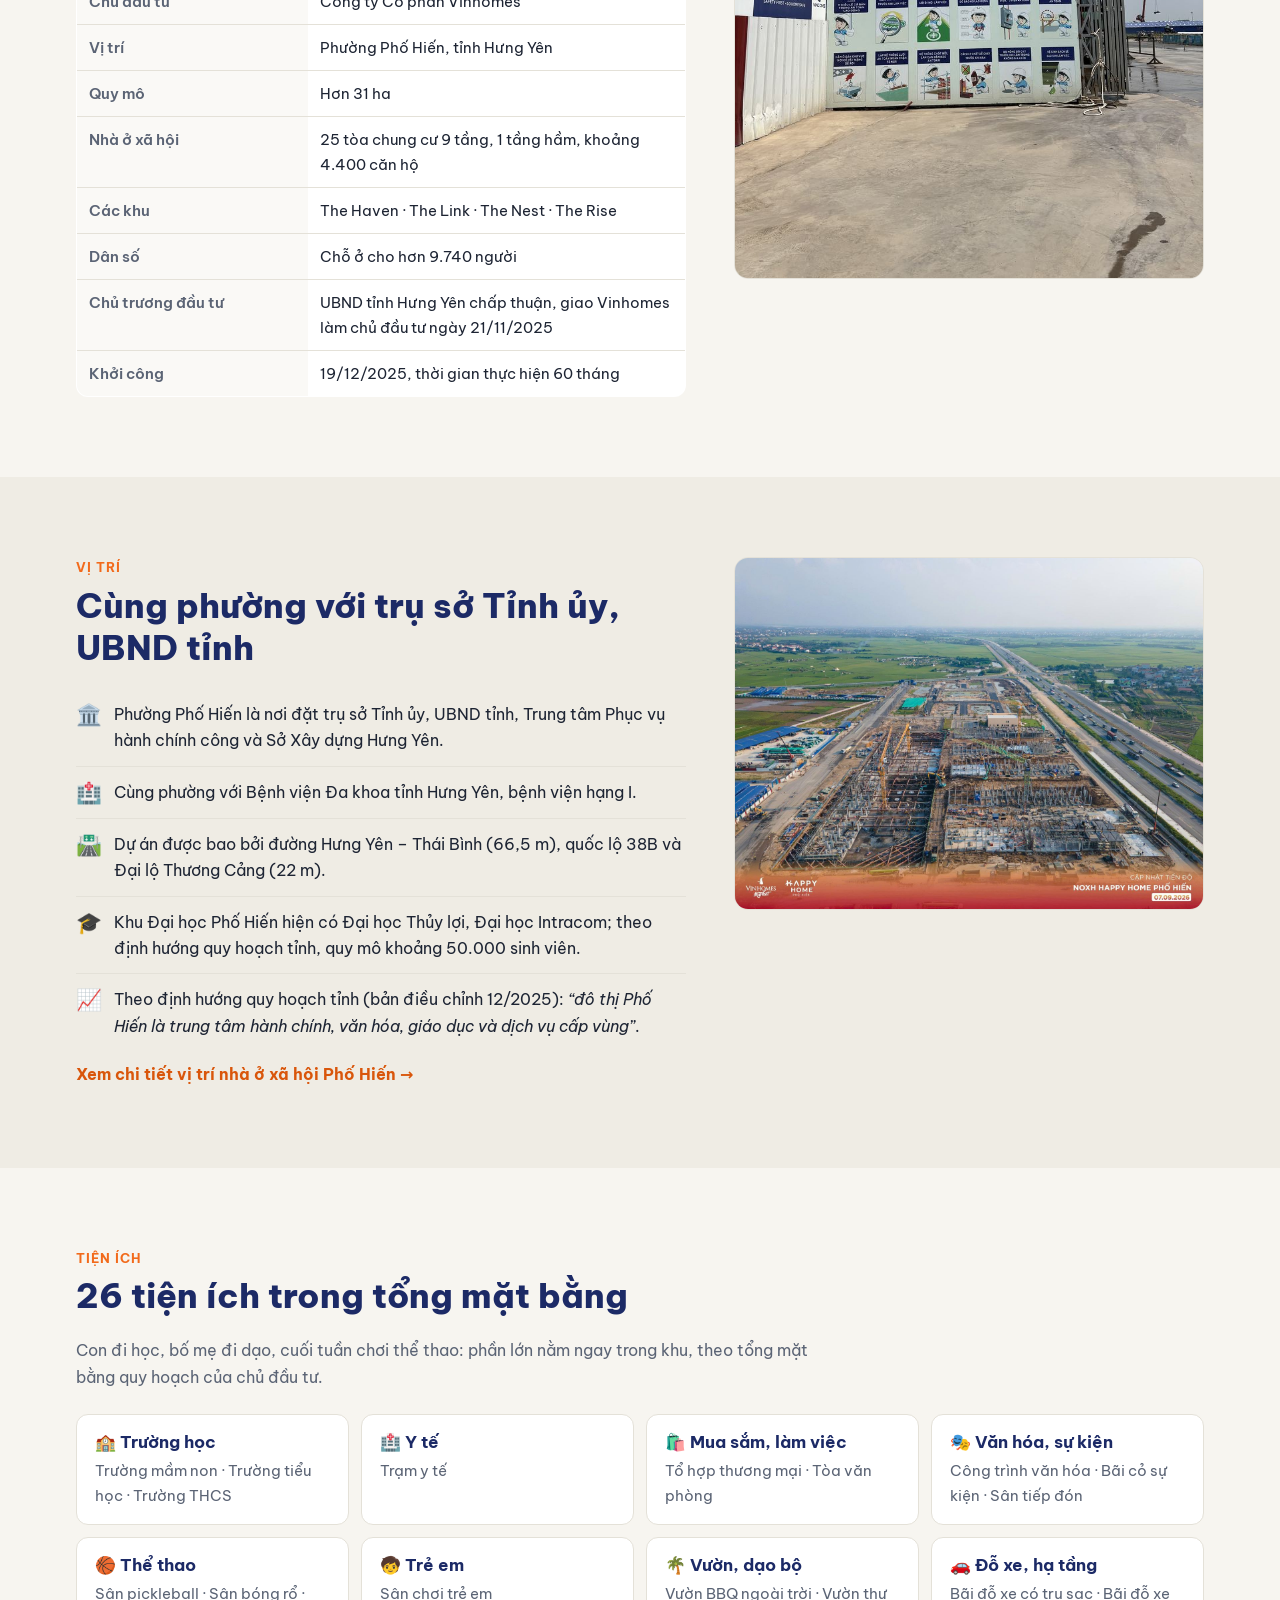
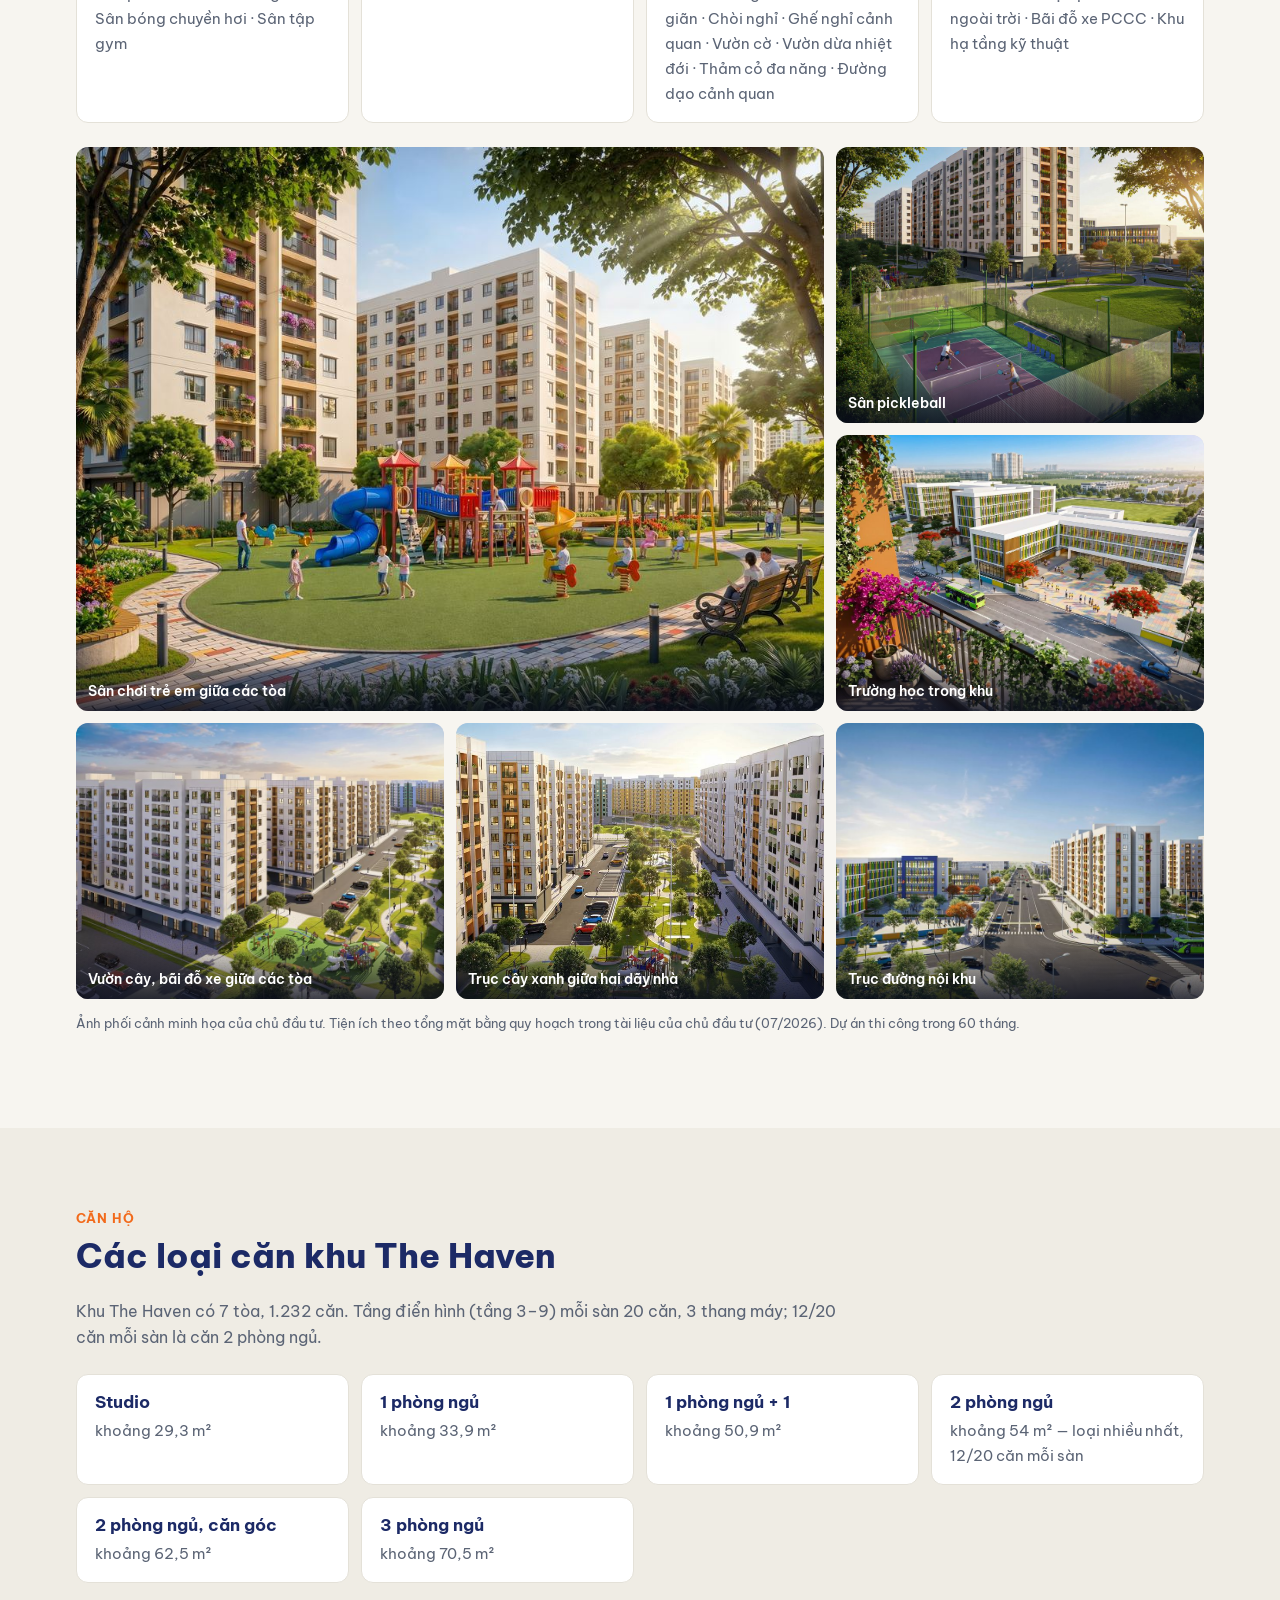
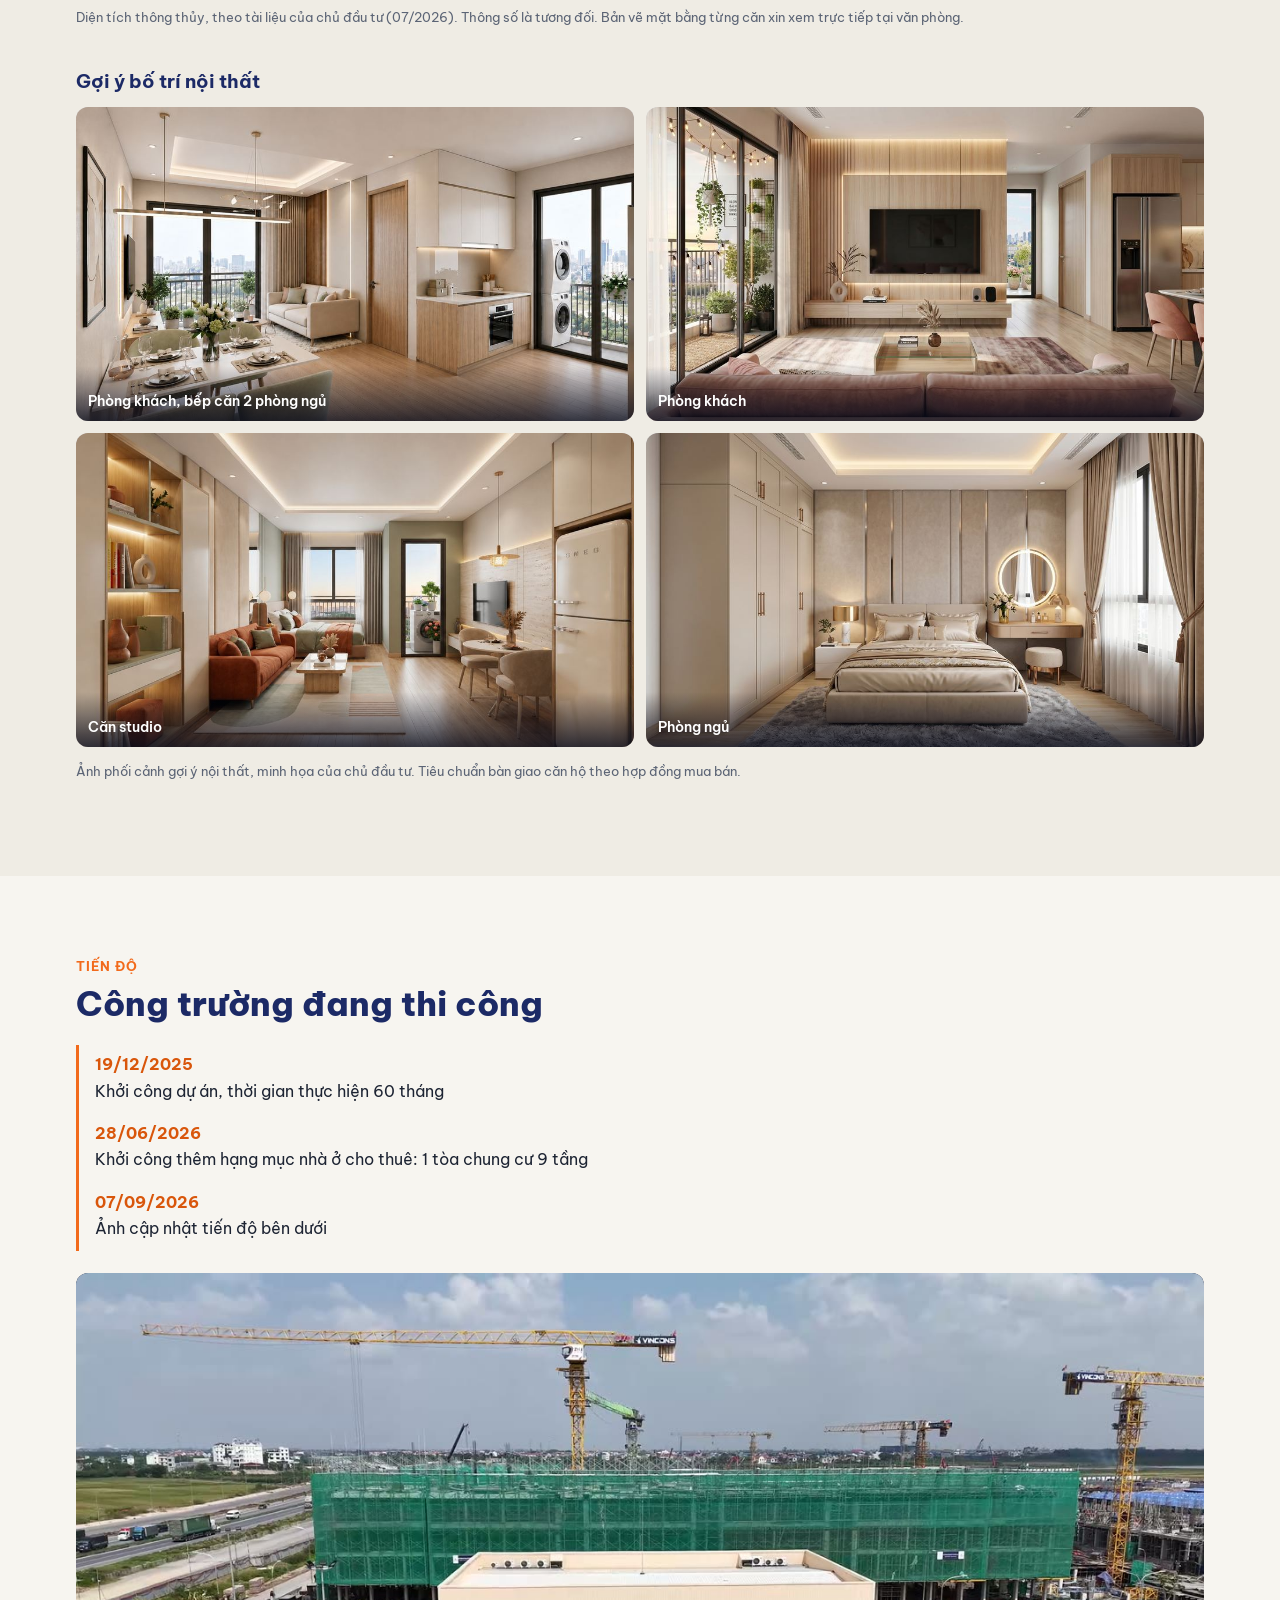
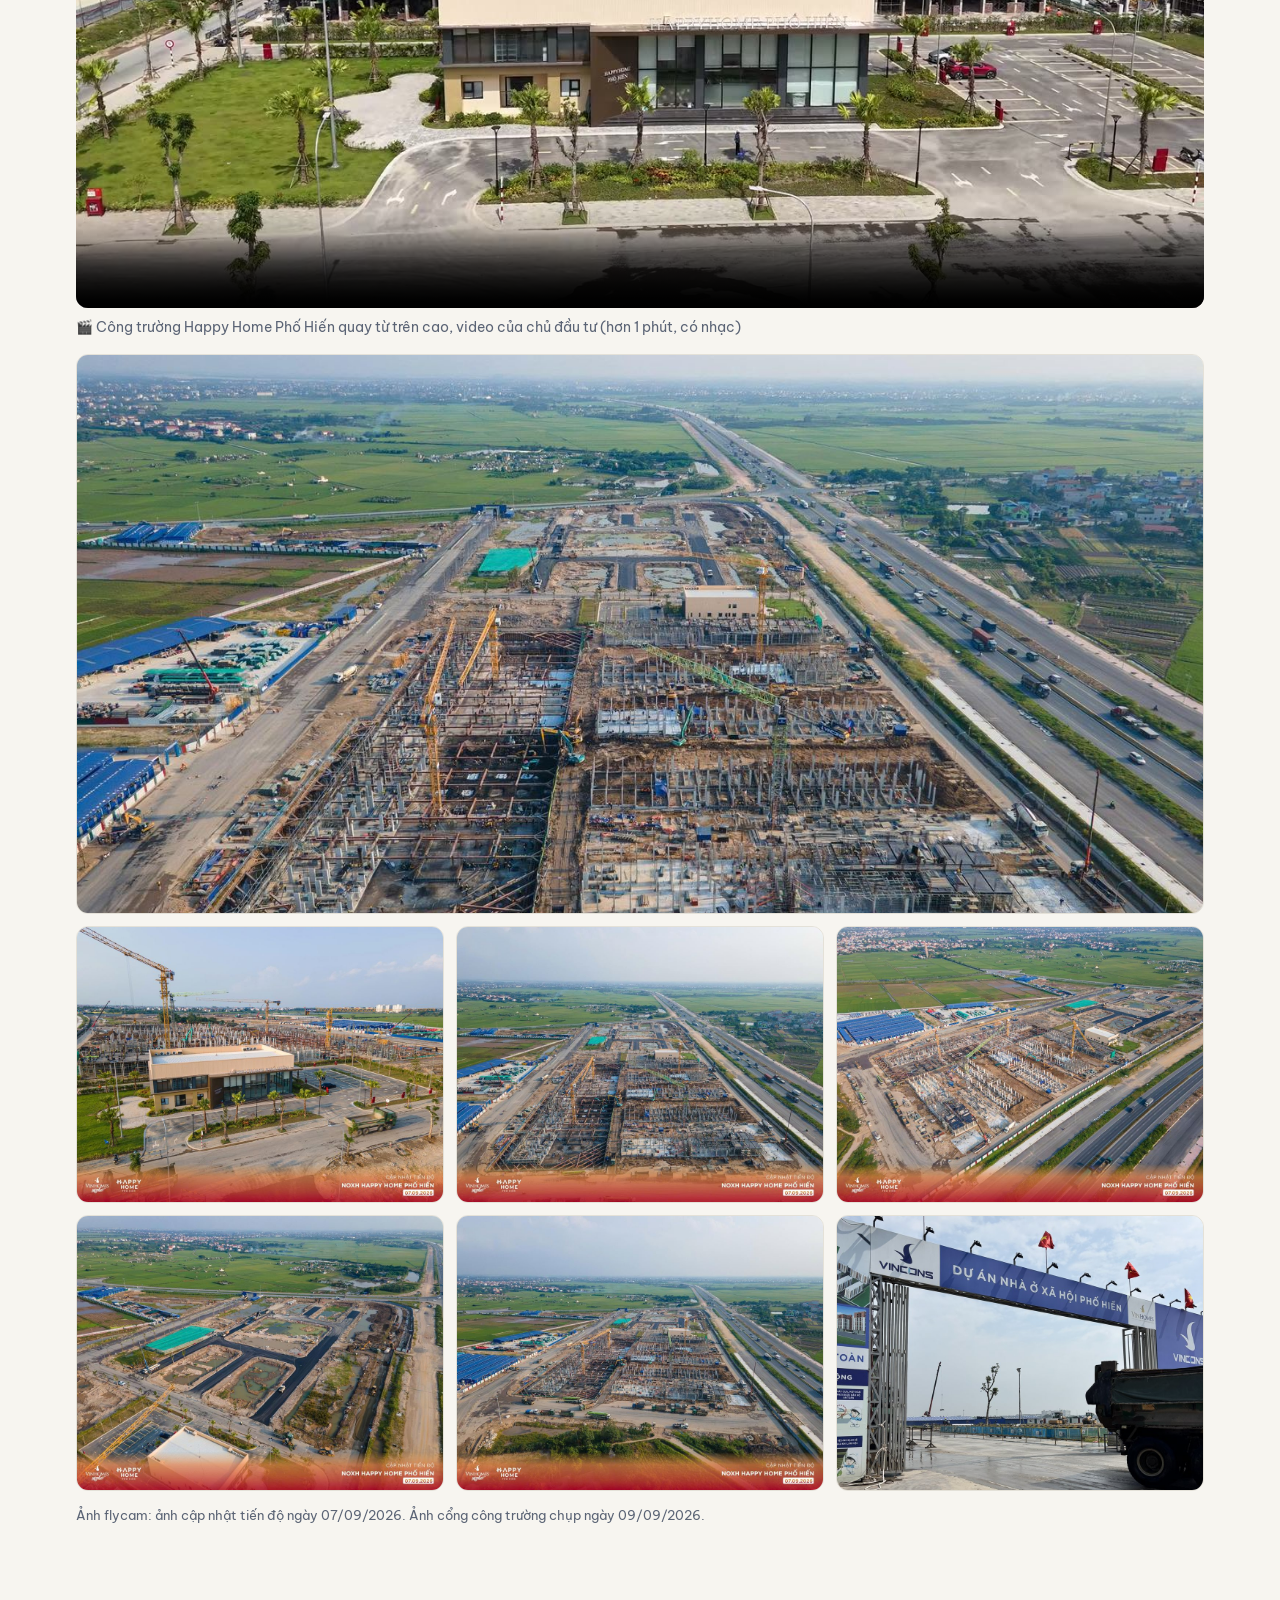
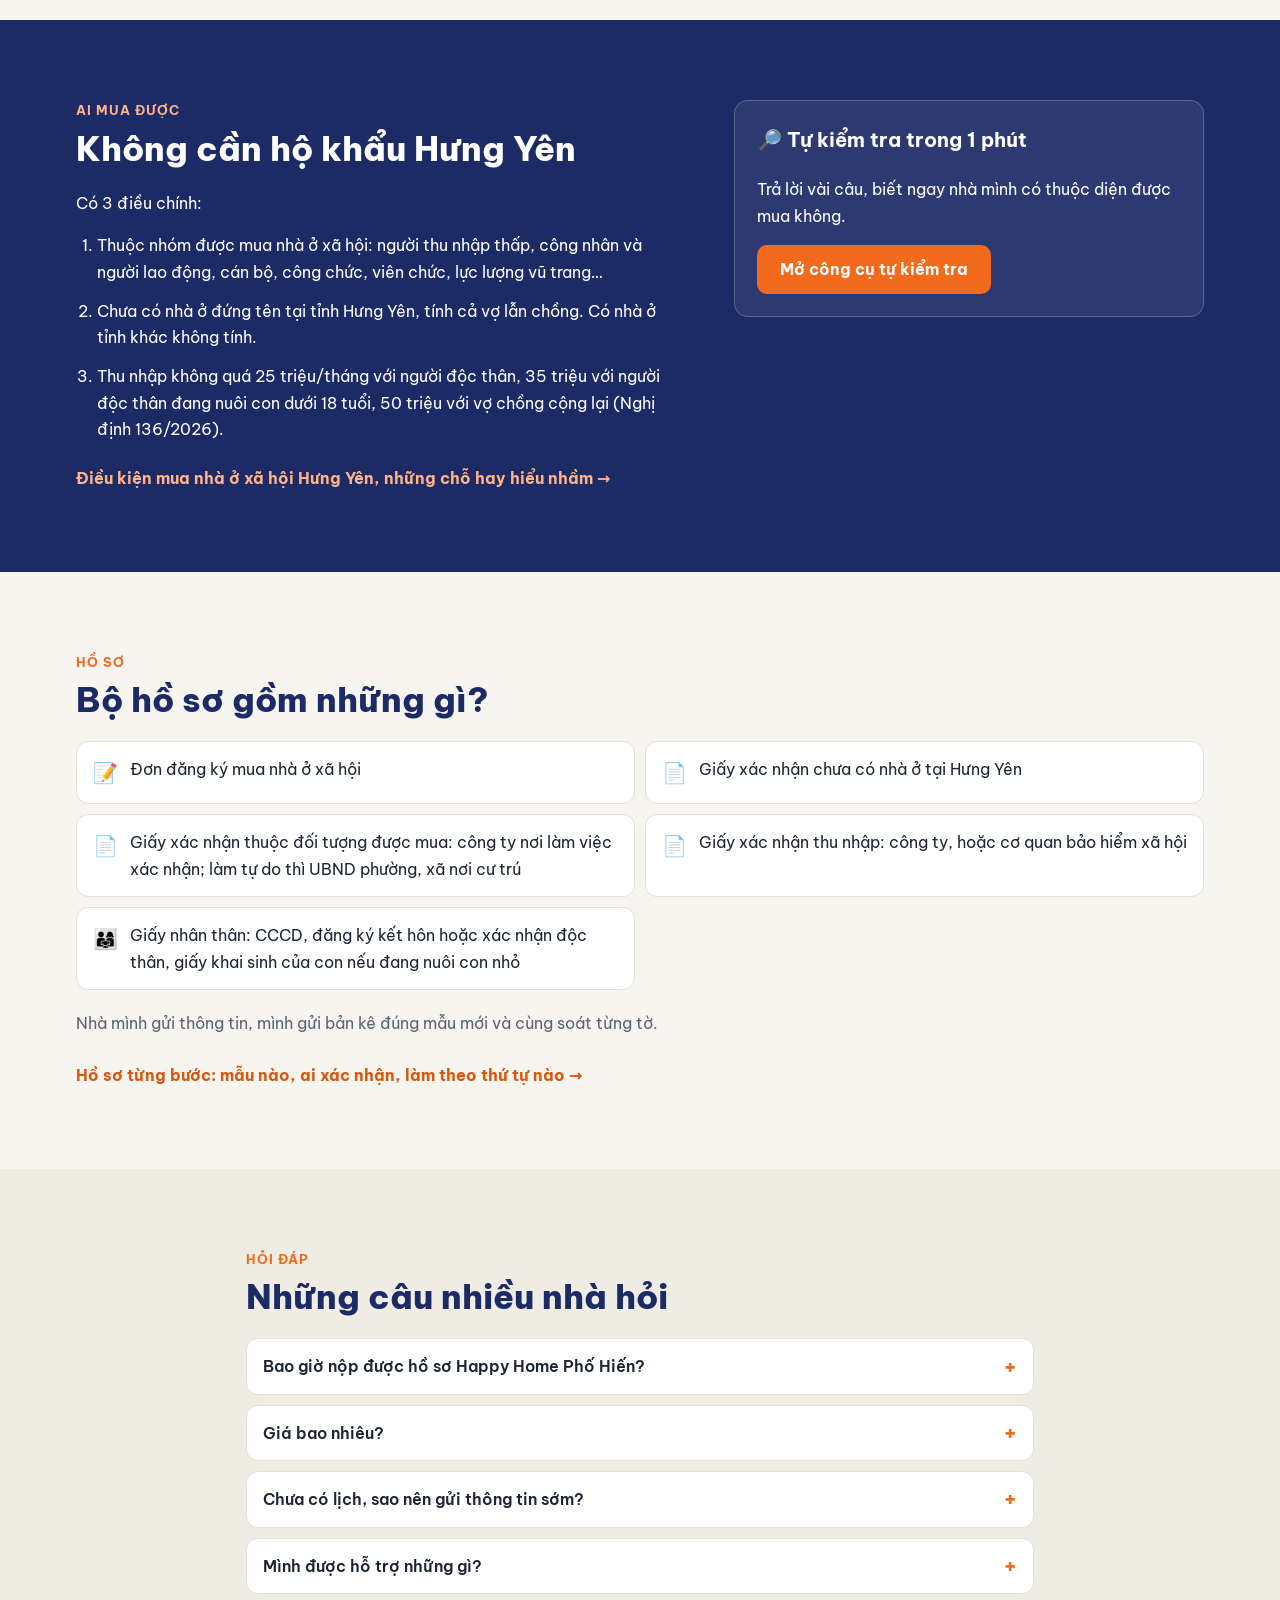
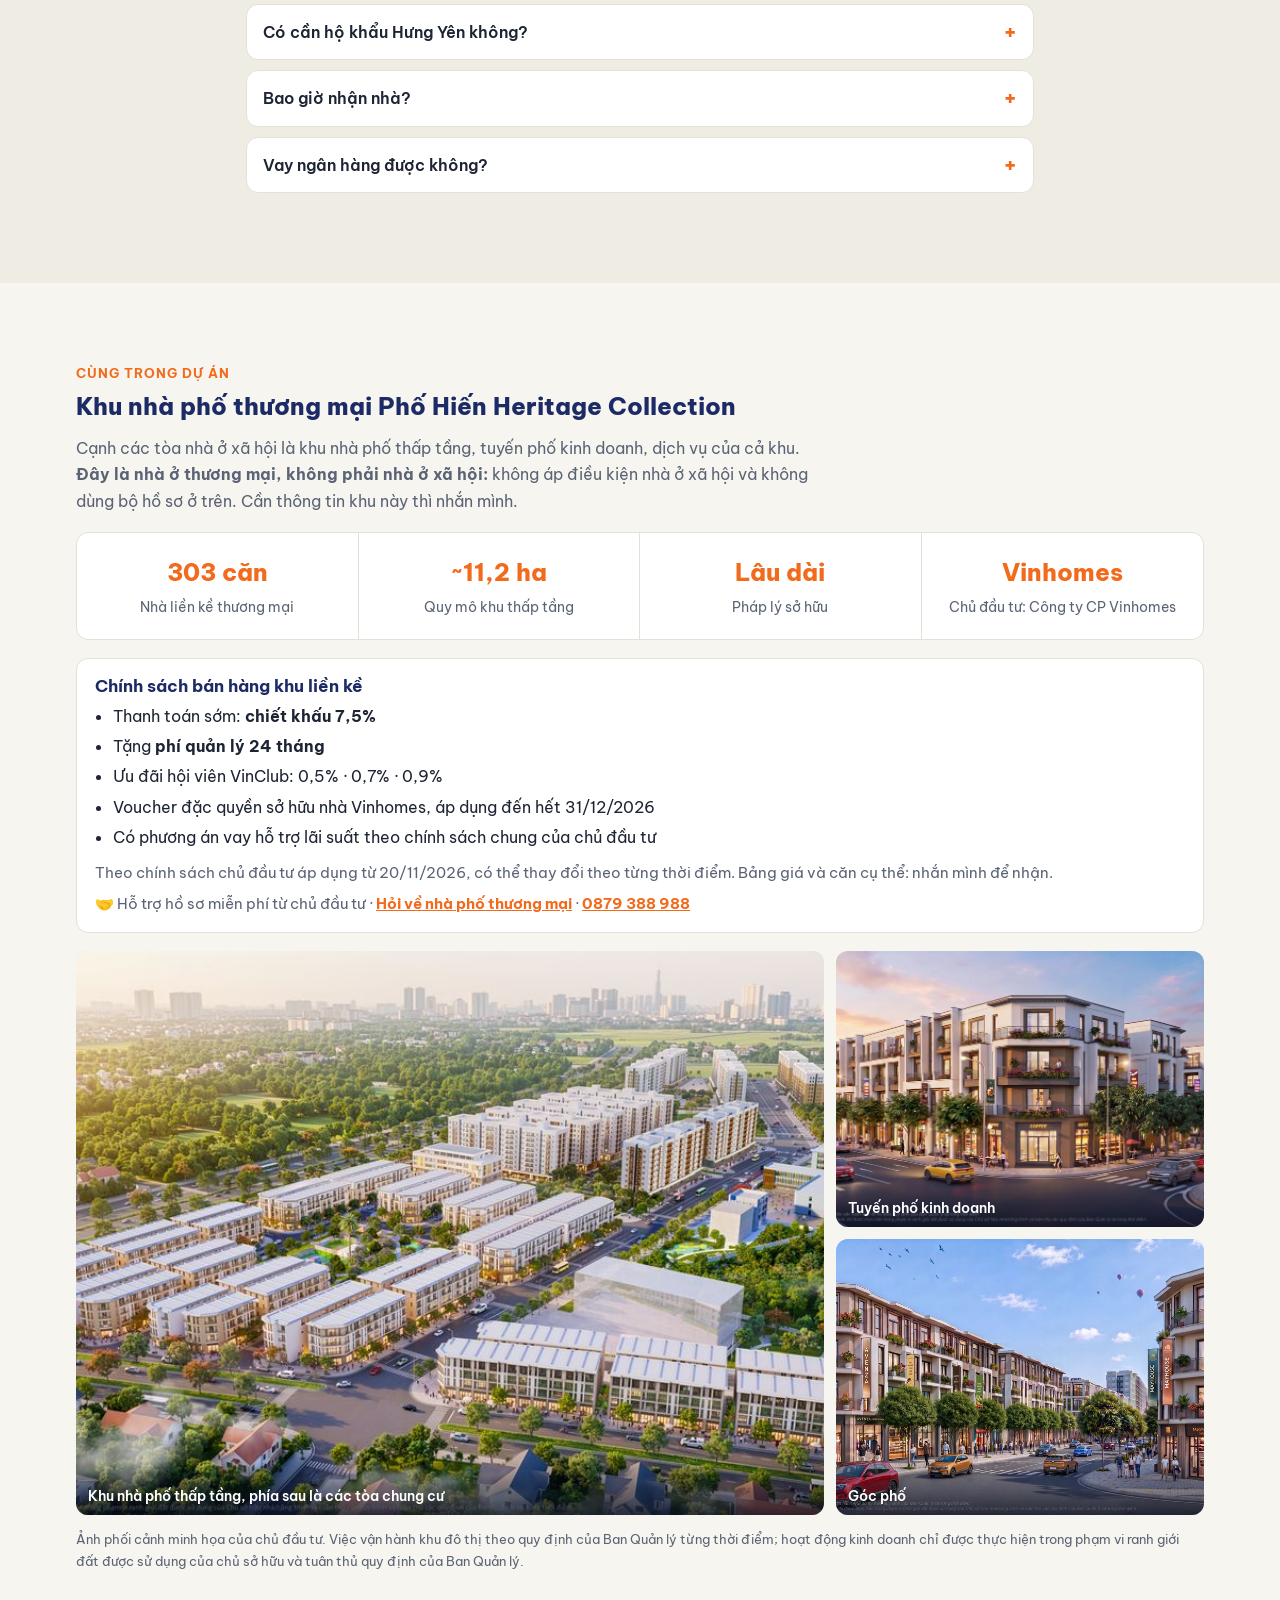
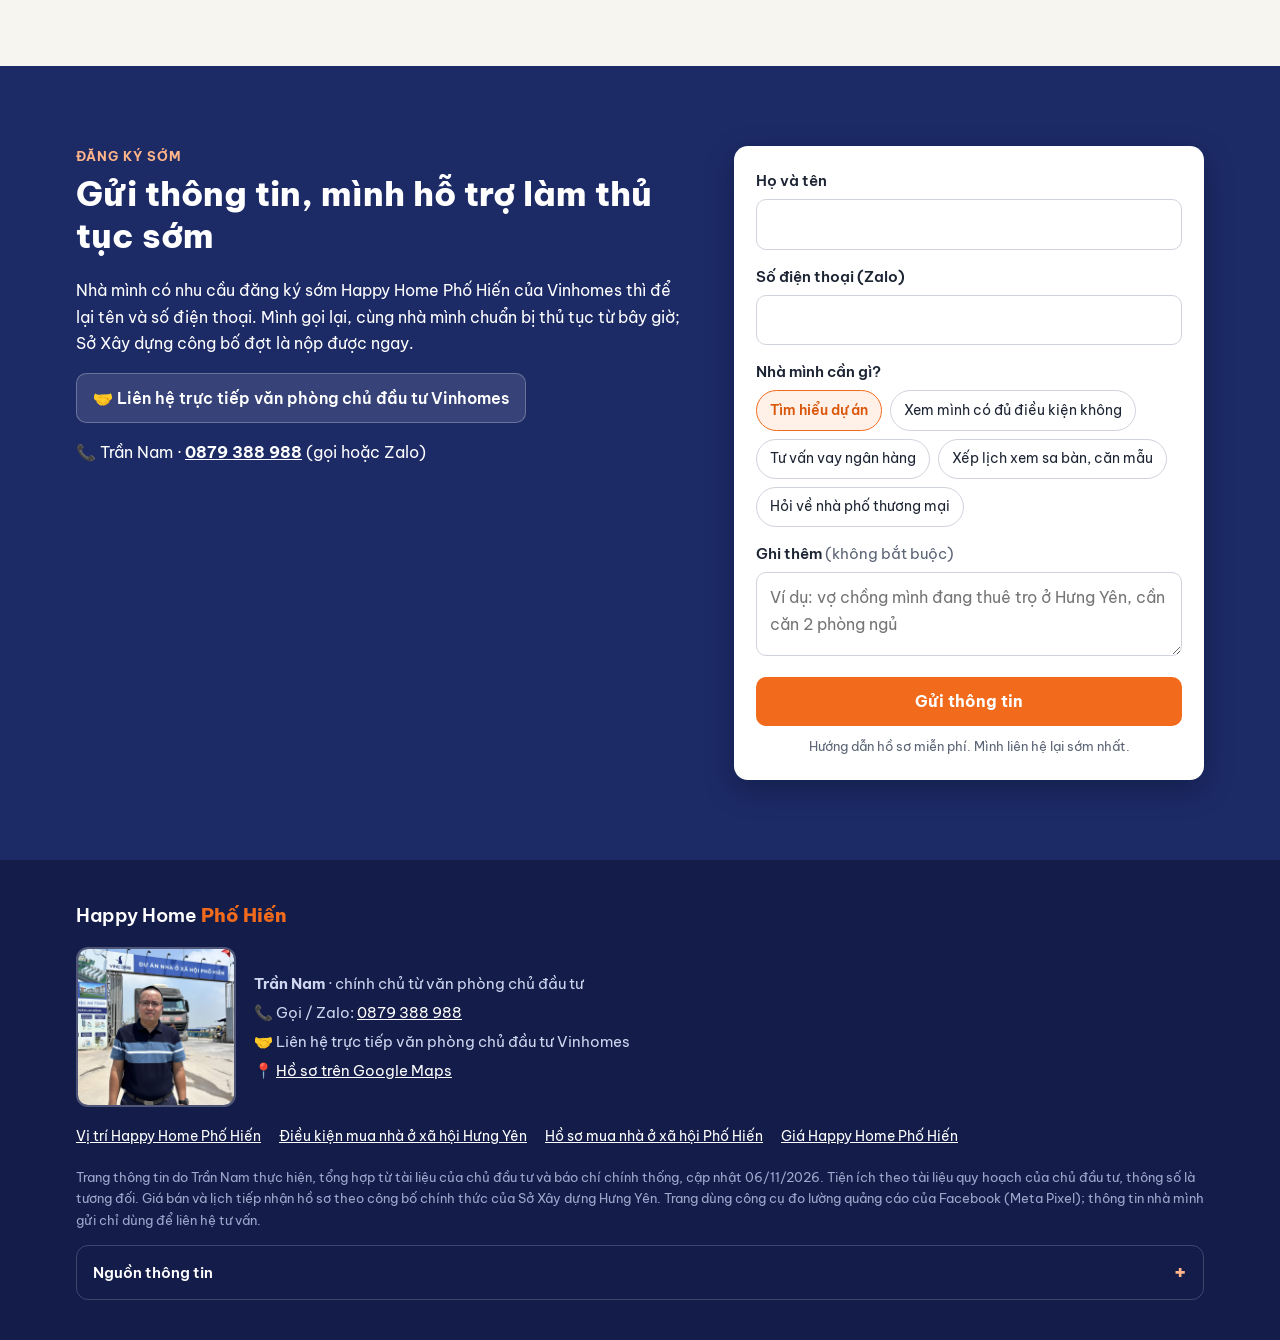
==== commit c3bf1f30: "Them thong tin khu lien ke thuong mai (303 can, CSBH 20/11) Co-Authored-By: Claude Opus 5.5 <noreply" ====
--- a/index.html
+++ b/index.html
@@ -333,6 +333,24 @@
     <p class="nhan-khuc">Cùng trong dự án</p>
     <h2 class="h2-phu">Khu nhà phố thương mại Phố Hiến Heritage Collection</h2>
     <p class="dan">Cạnh các tòa nhà ở xã hội là khu nhà phố thấp tầng, tuyến phố kinh doanh, dịch vụ của cả khu. <b>Đây là nhà ở thương mại, không phải nhà ở xã hội:</b> không áp điều kiện nhà ở xã hội và không dùng bộ hồ sơ ở trên. Cần thông tin khu này thì nhắn mình.</p>
+    <div class="luoi-so lk-so">
+      <div class="o-so"><b>303 căn</b><span>Nhà liền kề thương mại</span></div>
+      <div class="o-so"><b>~11,2 ha</b><span>Quy mô khu thấp tầng</span></div>
+      <div class="o-so"><b>Lâu dài</b><span>Pháp lý sở hữu</span></div>
+      <div class="o-so"><b>Vinhomes</b><span>Chủ đầu tư: Công ty CP Vinhomes</span></div>
+    </div>
+    <div class="the lk-cs">
+      <h3>Chính sách bán hàng khu liền kề</h3>
+      <ul>
+        <li>Thanh toán sớm: <b>chiết khấu 7,5%</b></li>
+        <li>Tặng <b>phí quản lý 24 tháng</b></li>
+        <li>Ưu đãi hội viên VinClub: 0,5% · 0,7% · 0,9%</li>
+        <li>Voucher đặc quyền sở hữu nhà Vinhomes, áp dụng đến hết 31/12/2026</li>
+        <li>Có phương án vay hỗ trợ lãi suất theo chính sách chung của chủ đầu tư</li>
+      </ul>
+      <p>Theo chính sách chủ đầu tư áp dụng từ 20/11/2026, có thể thay đổi theo từng thời điểm. Bảng giá và căn cụ thể: nhắn mình để nhận.</p>
+      <p class="lk-moi">🤝 Hỗ trợ hồ sơ miễn phí từ chủ đầu tư · <a href="#dang-ky">Hỏi về nhà phố thương mại</a> · <a href="tel:0879388988">0879 388 988</a></p>
+    </div>
     <div class="khung-anh ba-anh">
       <a href="img/tm-toan-canh-lon.jpg" class="mo-lon lon"><img src="img/tm-toan-canh.jpg" width="960" height="530" loading="lazy" alt="Phối cảnh khu nhà phố thương mại thấp tầng, phía sau là các tòa chung cư"><span>Khu nhà phố thấp tầng, phía sau là các tòa chung cư</span></a>
       <a href="img/tm-pho-1-lon.jpg" class="mo-lon"><img src="img/tm-pho-1.jpg" width="960" height="559" loading="lazy" alt="Phối cảnh tuyến phố kinh doanh trong khu nhà phố"><span>Tuyến phố kinh doanh</span></a>
--- a/style.css
+++ b/style.css
@@ -270,3 +270,10 @@
 #sa-ban .khung-anh a:last-child{grid-column:span 2;aspect-ratio:16/9}
 #sa-ban .khung-anh a.co-bien img{object-position:center bottom}
 #sa-ban .khung-anh a.co-bien span{top:0;bottom:auto;padding:10px 12px 26px;background:linear-gradient(rgba(10,14,30,.78),transparent)}
+/* khu liền kề thương mại (20/11/2026) */
+.lk-so{margin:18px 0;background:#fff;border:1px solid var(--vien);border-radius:12px;overflow:hidden}
+.lk-cs{margin:0 0 18px}
+.lk-cs ul{margin:.4em 0 .6em 1.1em;padding:0;color:var(--chu,#223)}
+.lk-cs li{margin:.25em 0}
+.lk-cs p{margin:.4em 0 0}
+.lk-moi a{color:var(--cam);font-weight:700}
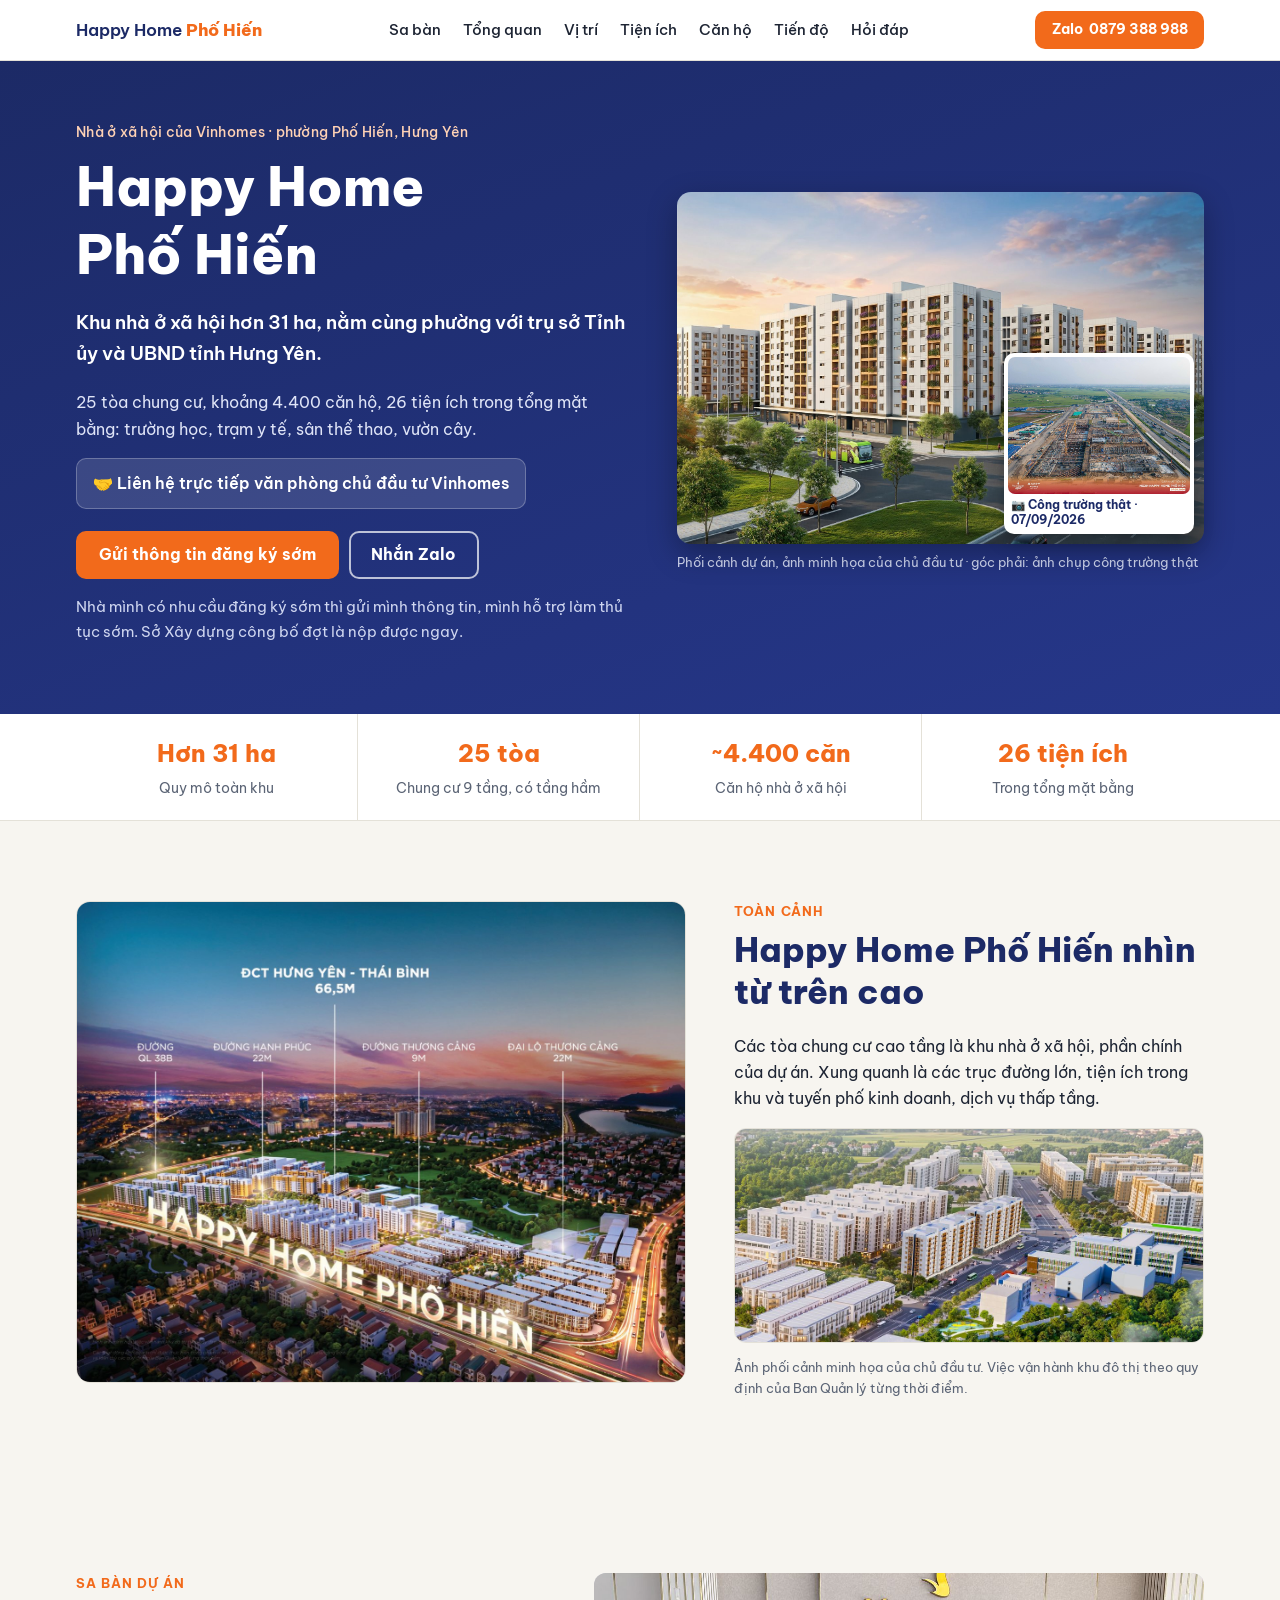
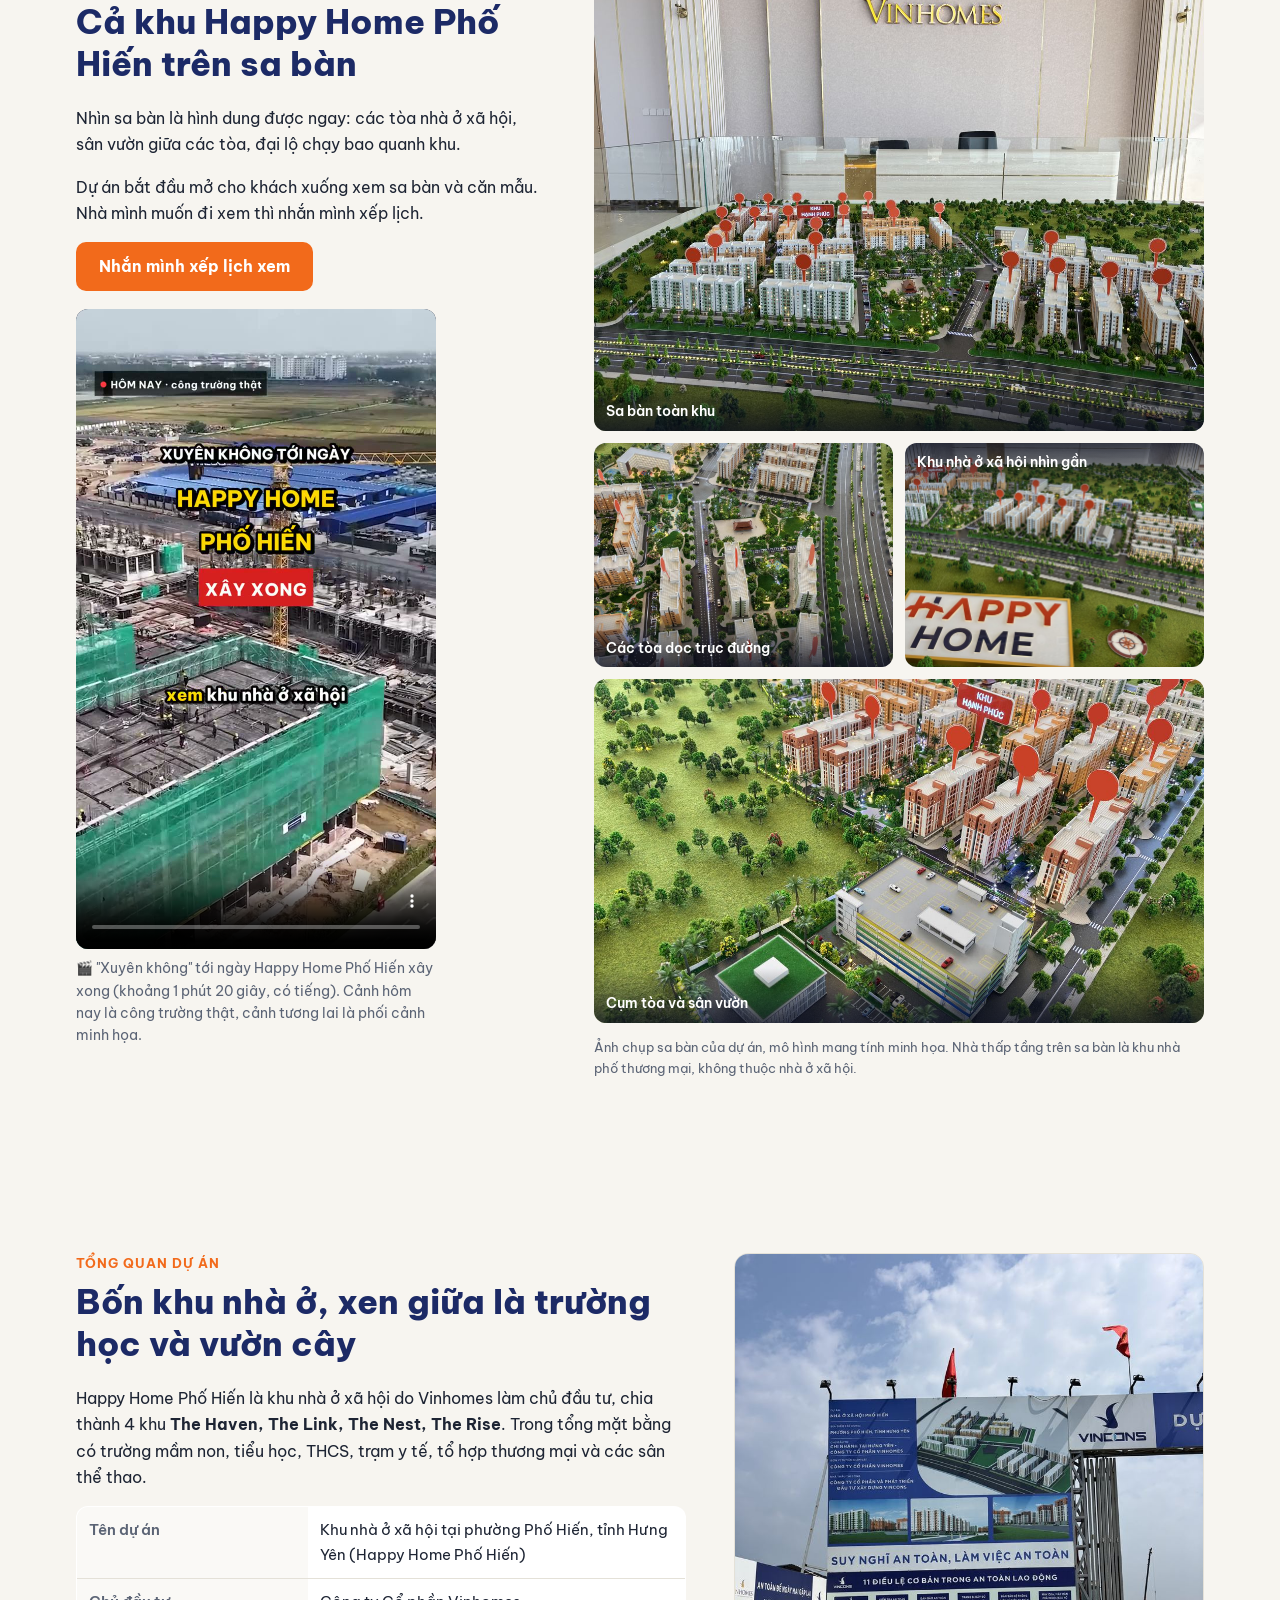
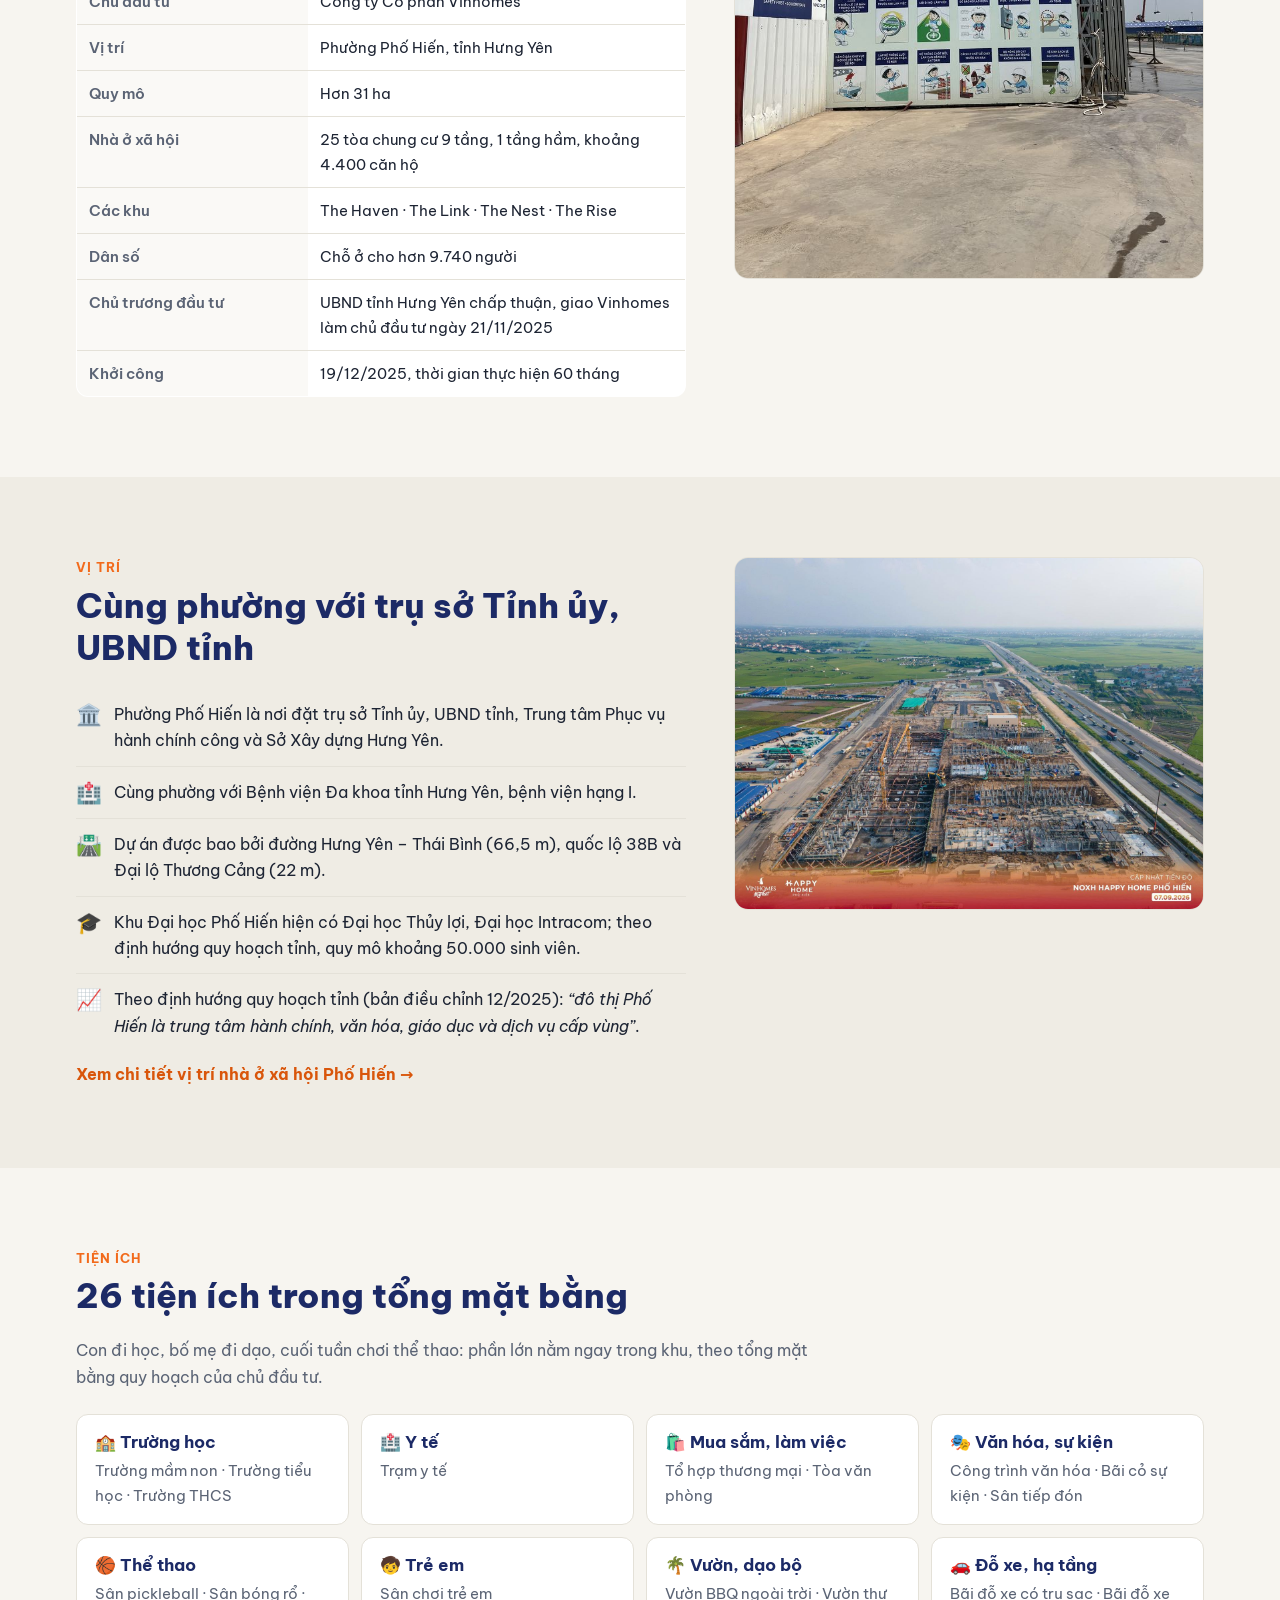
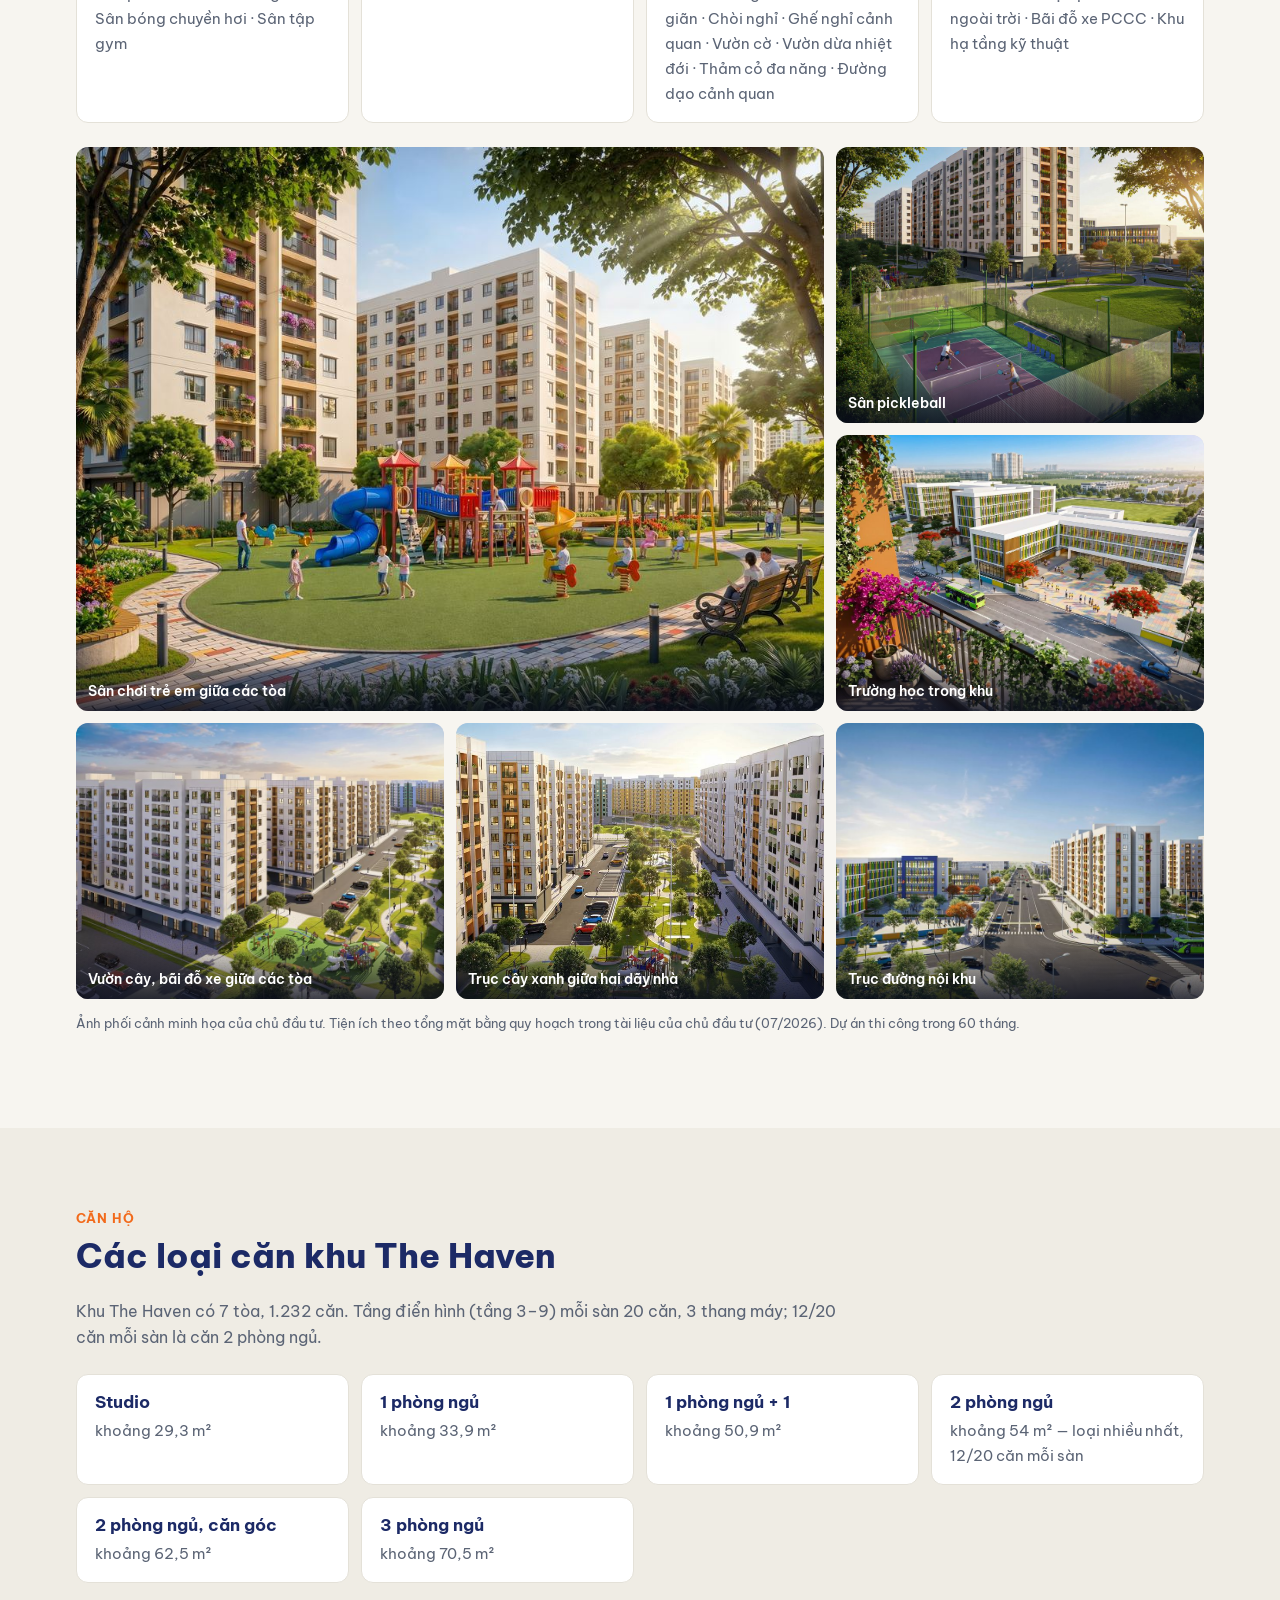
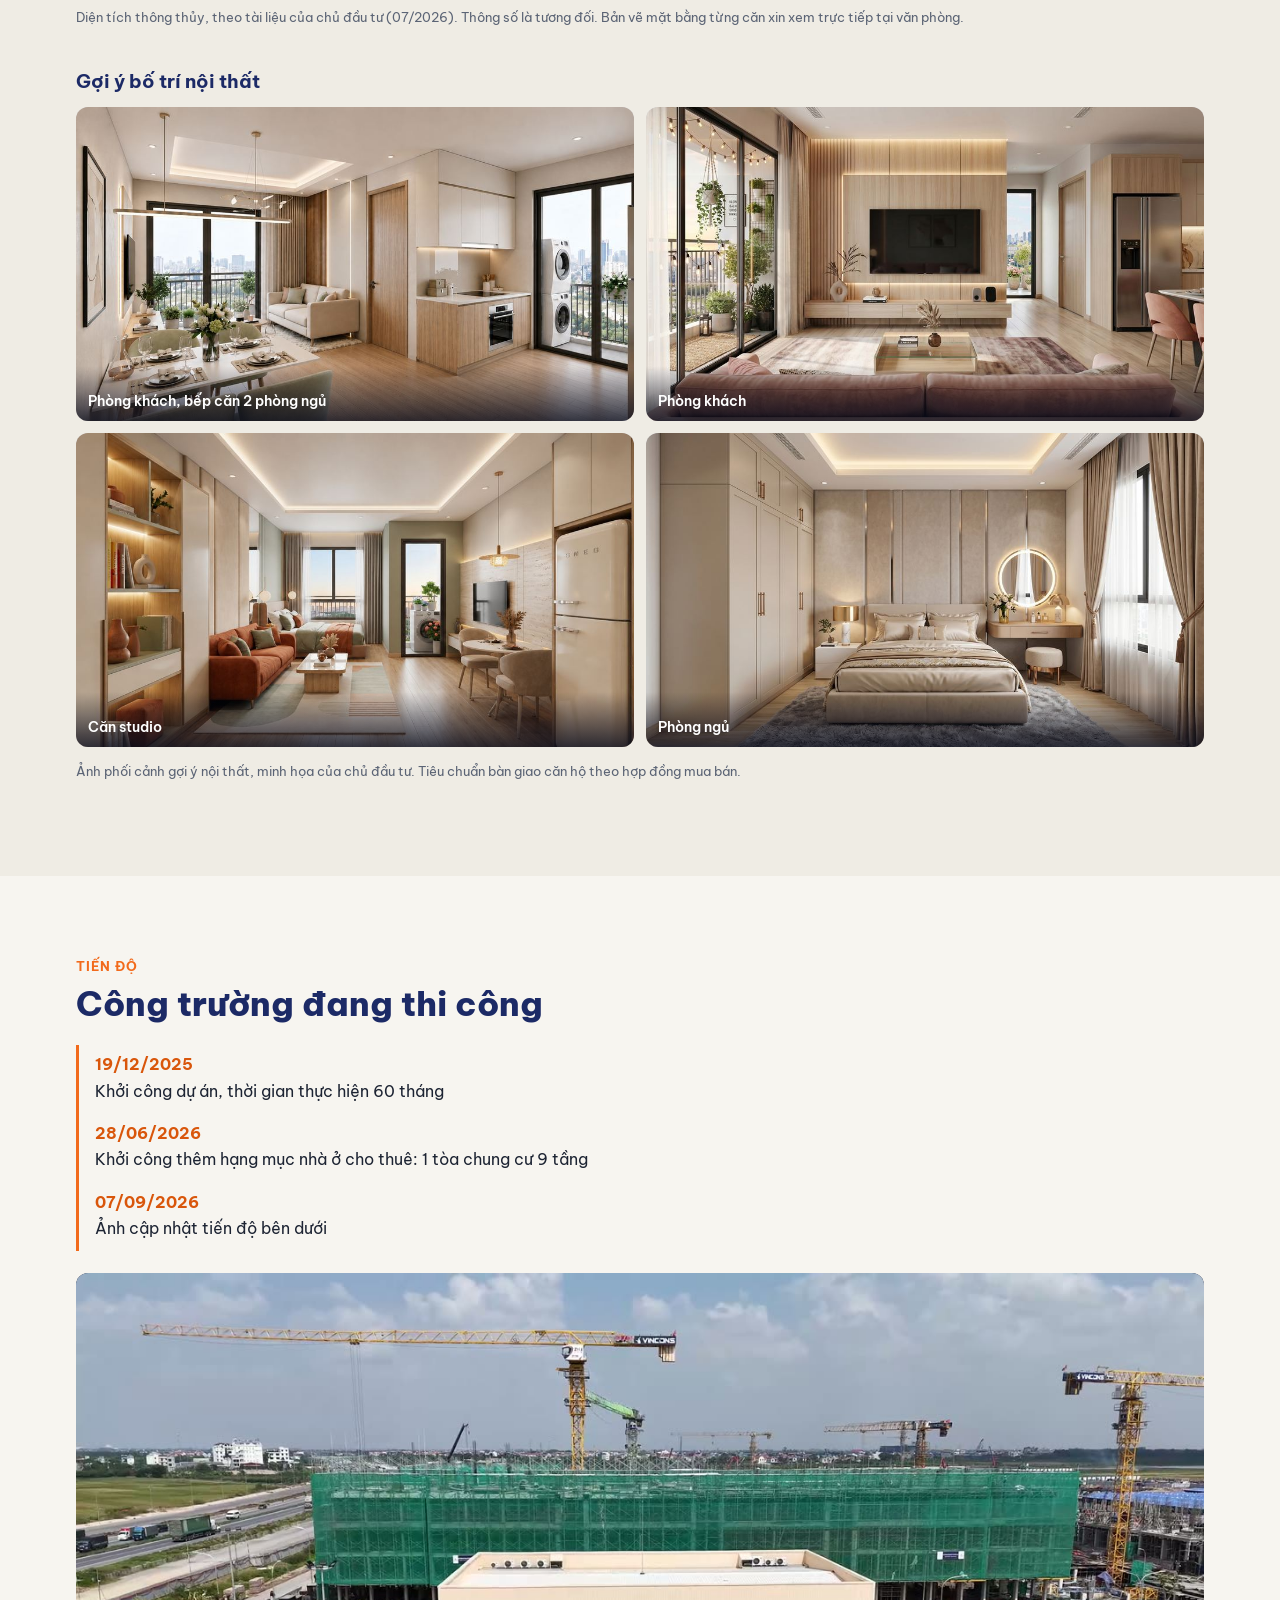
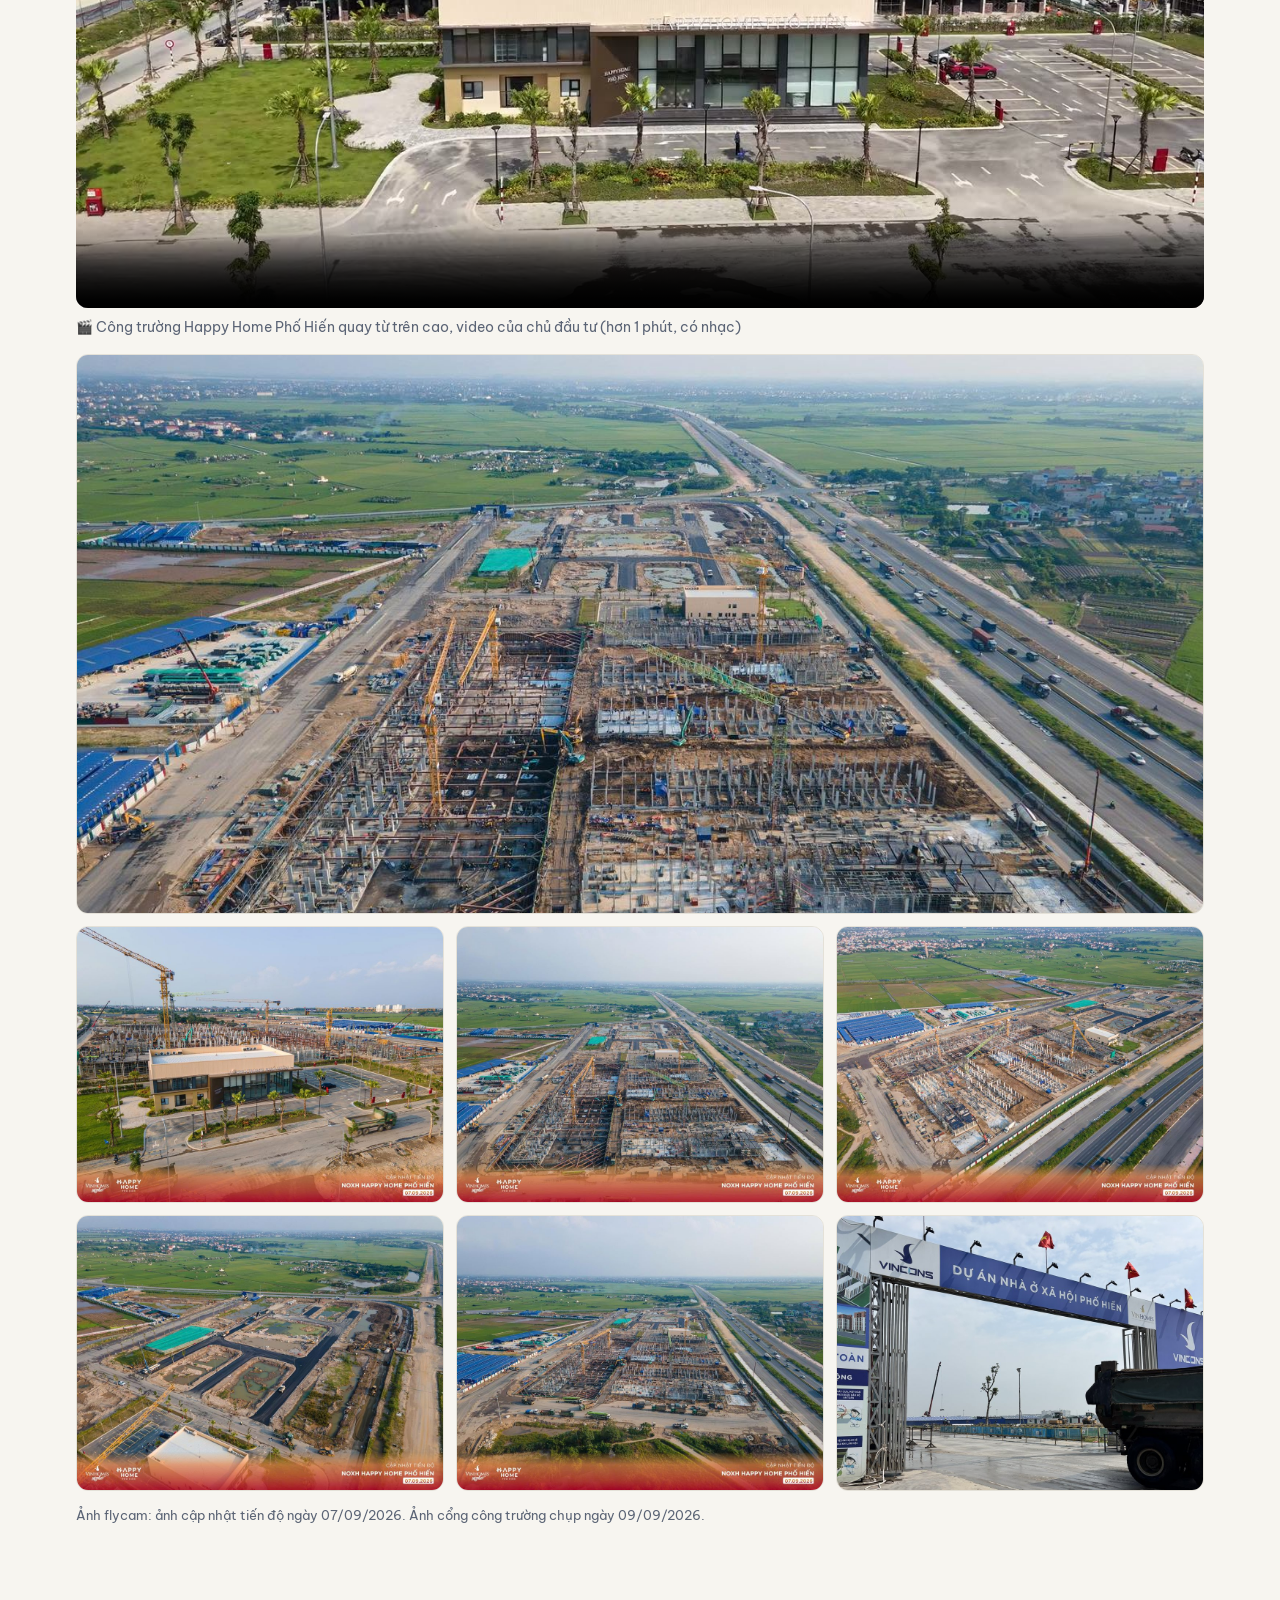
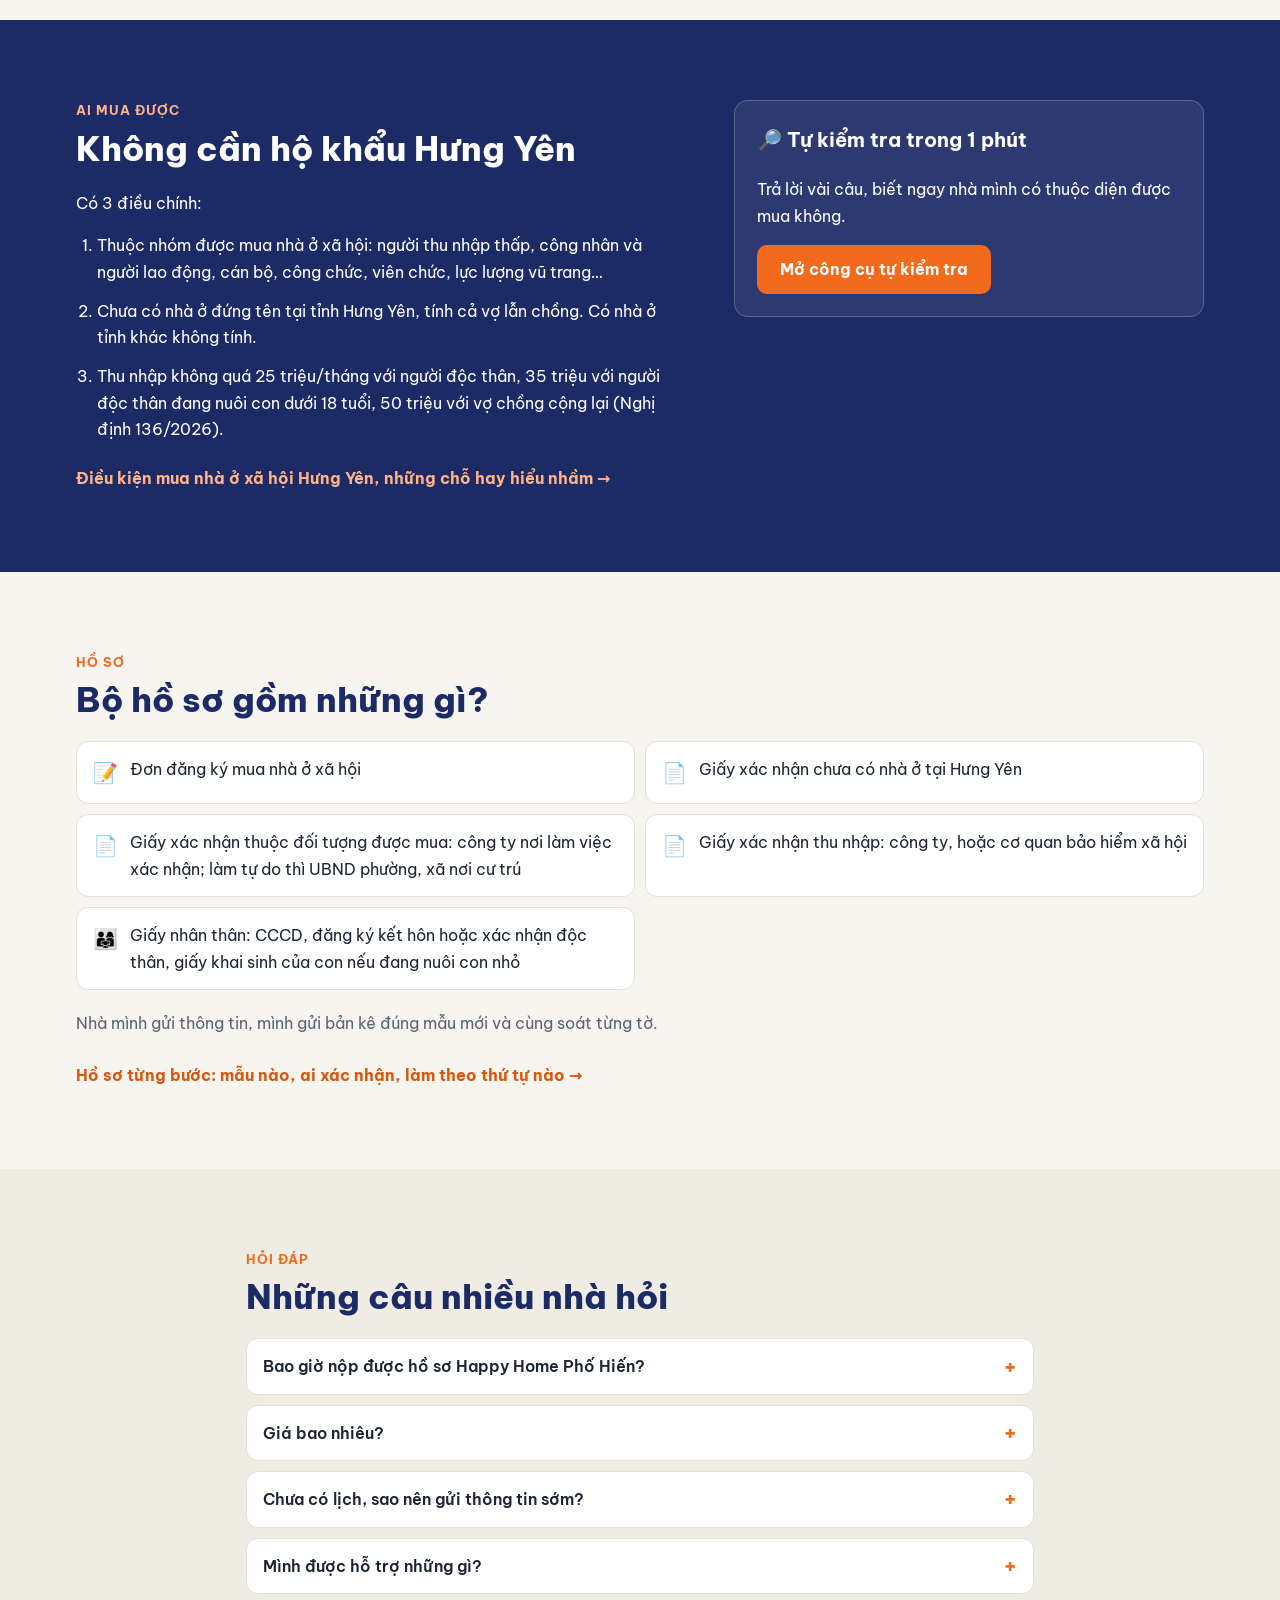
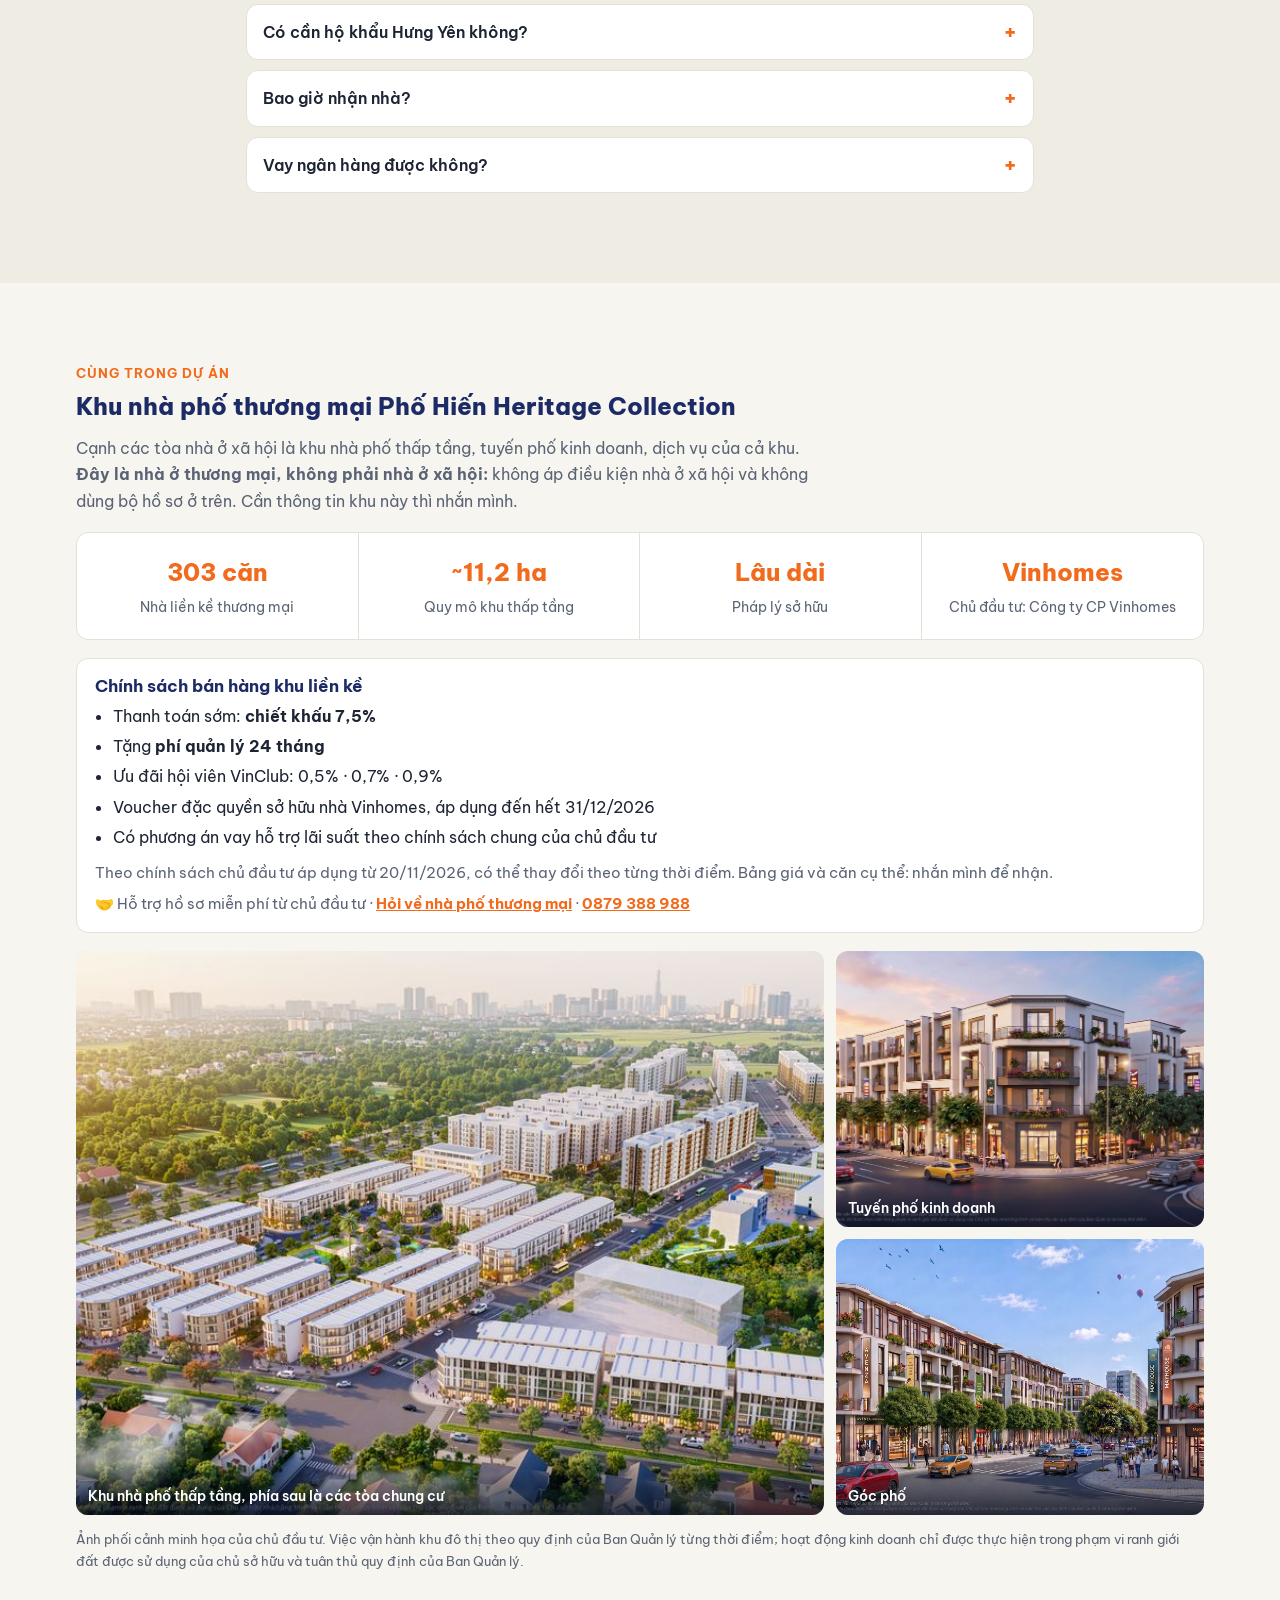
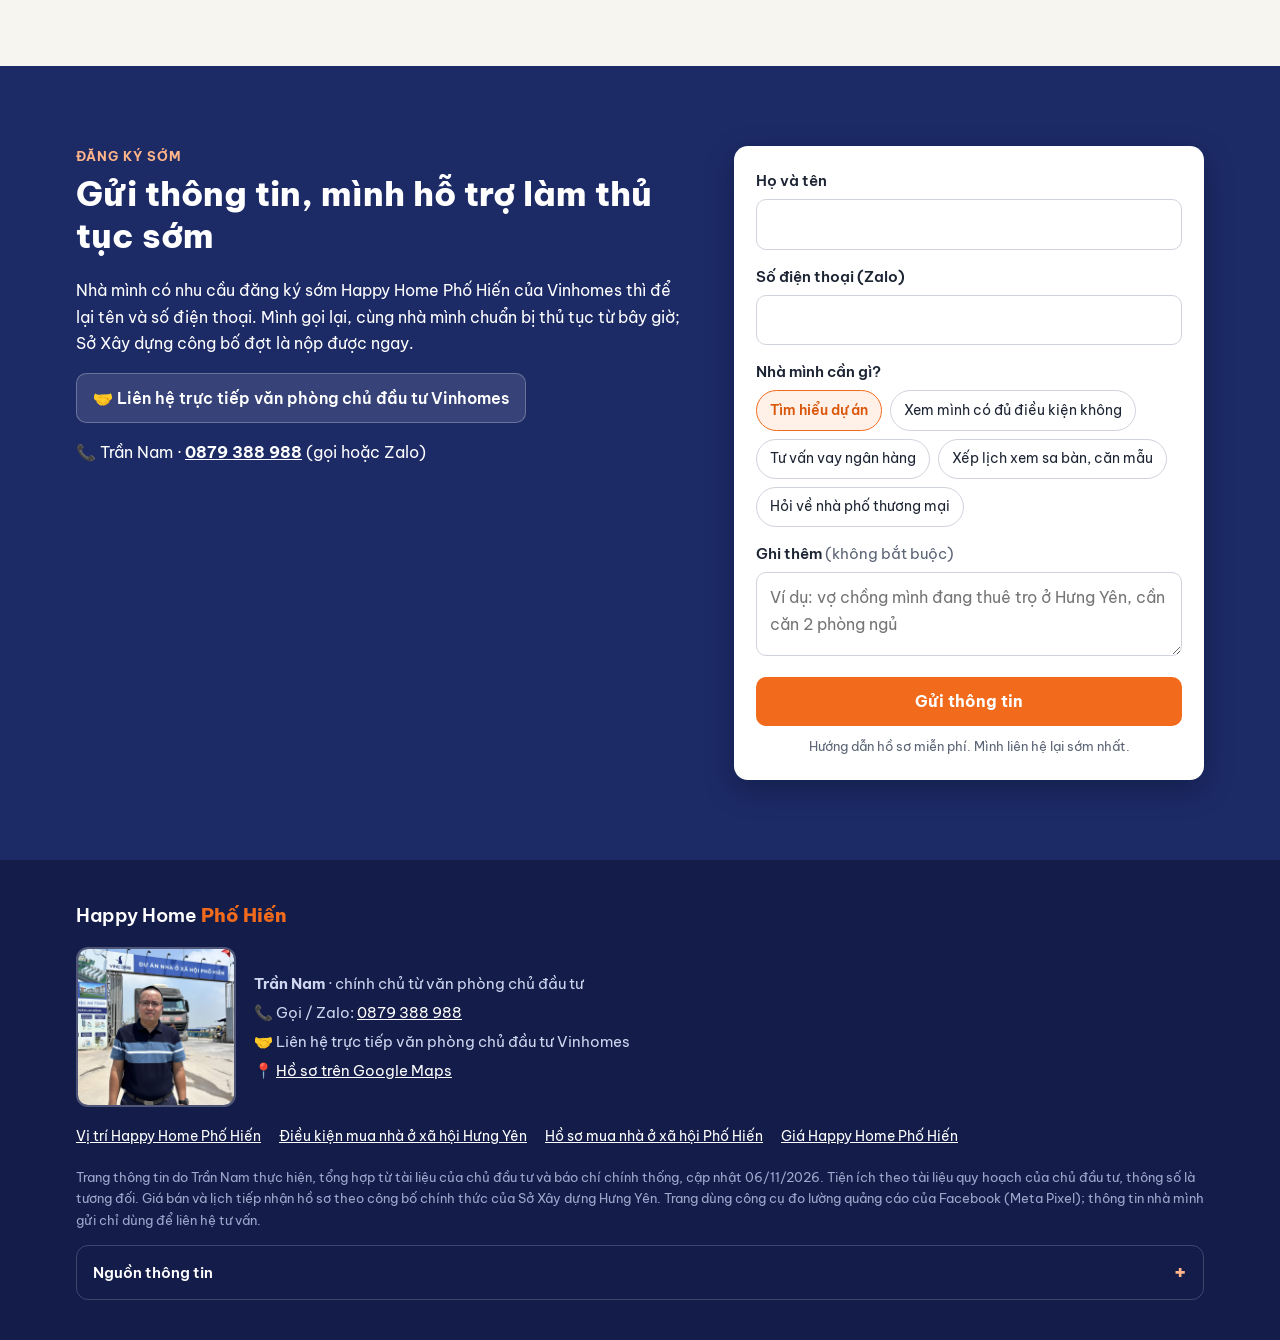
==== commit 867605ea: "Muc sa ban: thay video sa ban bang video Xuyen den tuong lai (ban sua) Co-Authored-By: Claude Opus 5" ====
--- a/index.html
+++ b/index.html
@@ -107,7 +107,8 @@
       <p>Dự án bắt đầu mở cho khách xuống xem sa bàn và căn mẫu. Nhà mình muốn đi xem thì nhắn mình xếp lịch.</p>
       <p><a class="nut nut-cam" href="#dang-ky">Nhắn mình xếp lịch xem</a></p>
       <figure class="khung-video doc">
-        <video controls playsinline preload="none" poster="img/sa-ban-poster.jpg" width="720" height="960"><source src="video/sa-ban.mp4" type="video/mp4"></video>
+        <video controls playsinline preload="none" poster="img/xuyen-tuong-lai-poster.jpg" width="720" height="1280"><source src="video/xuyen-tuong-lai.mp4" type="video/mp4"></video>
+        <figcaption>🎬 "Xuyên không" tới ngày Happy Home Phố Hiến xây xong (khoảng 1 phút 20 giây, có tiếng). Cảnh hôm nay là công trường thật, cảnh tương lai là phối cảnh minh họa.</figcaption>
       </figure>
     </div>
     <div>
@@ -117,7 +118,7 @@
         <a href="img/sb-happy-home-lon.jpg" class="mo-lon co-bien"><img src="img/sb-happy-home.jpg" width="1200" height="1039" loading="lazy" alt="Sa bàn khu nhà ở xã hội Happy Home Phố Hiến nhìn gần"><span>Khu nhà ở xã hội nhìn gần</span></a>
         <a href="img/sb-khu-toa-lon.jpg" class="mo-lon"><img src="img/sb-khu-toa.jpg" width="1200" height="846" loading="lazy" alt="Sa bàn cụm tòa chung cư và sân vườn giữa các tòa"><span>Cụm tòa và sân vườn</span></a>
       </div>
-      <p class="chu-thich">Ảnh và video chụp sa bàn của dự án, mô hình mang tính minh họa. Nhà thấp tầng trên sa bàn là khu nhà phố thương mại, không thuộc nhà ở xã hội.</p>
+      <p class="chu-thich">Ảnh chụp sa bàn của dự án, mô hình mang tính minh họa. Nhà thấp tầng trên sa bàn là khu nhà phố thương mại, không thuộc nhà ở xã hội.</p>
     </div>
   </div>
 </section>
--- a/style.css
+++ b/style.css
@@ -124,8 +124,8 @@
 
 .khung-video{margin:0 0 16px}
 .khung-video video{display:block;width:100%;height:auto;aspect-ratio:16/9;border-radius:12px;background:#10162f}
-.khung-video.doc{max-width:420px;margin-top:18px}
-.khung-video.doc video{aspect-ratio:3/4}
+.khung-video.doc{max-width:360px;margin-top:18px}
+.khung-video.doc video{aspect-ratio:9/16}
 .khung-video figcaption{font-size:.85rem;color:var(--mo);margin-top:8px}
 
 /* toàn cảnh + khu thương mại (phụ) */
